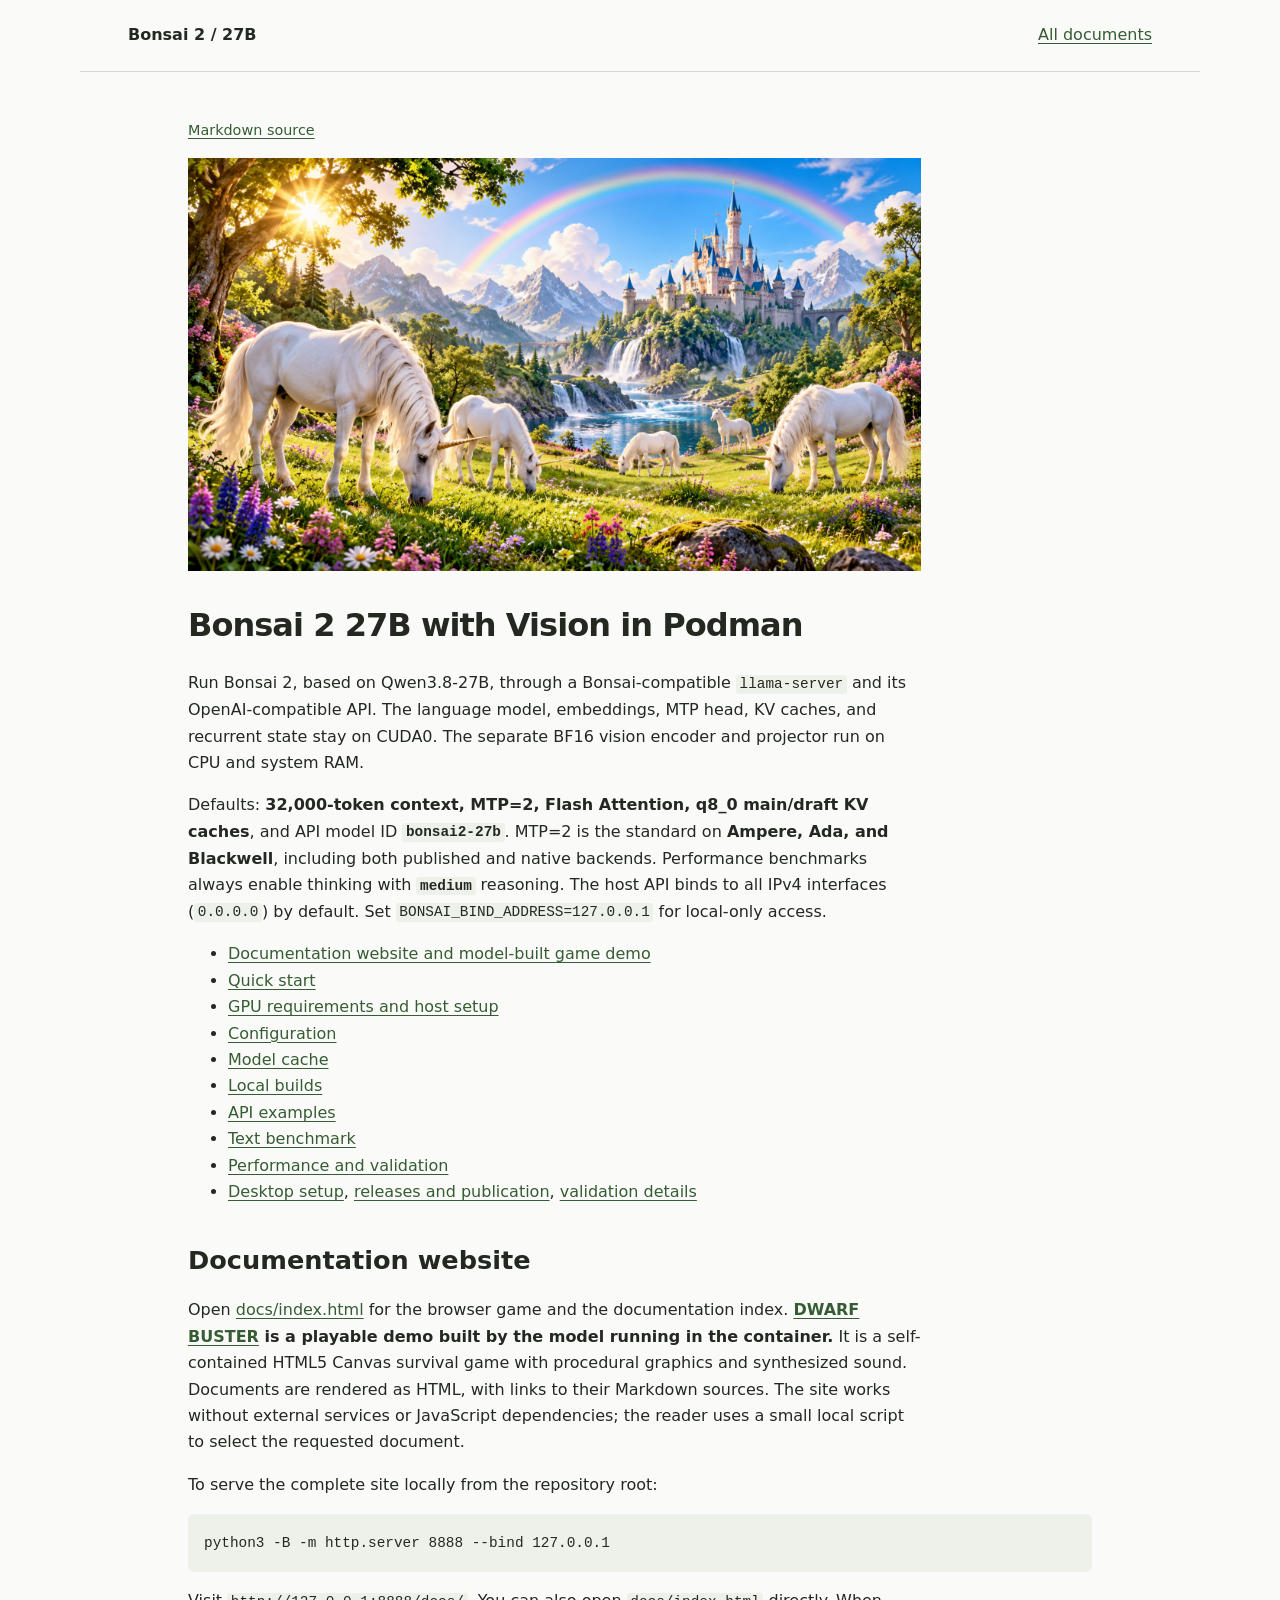
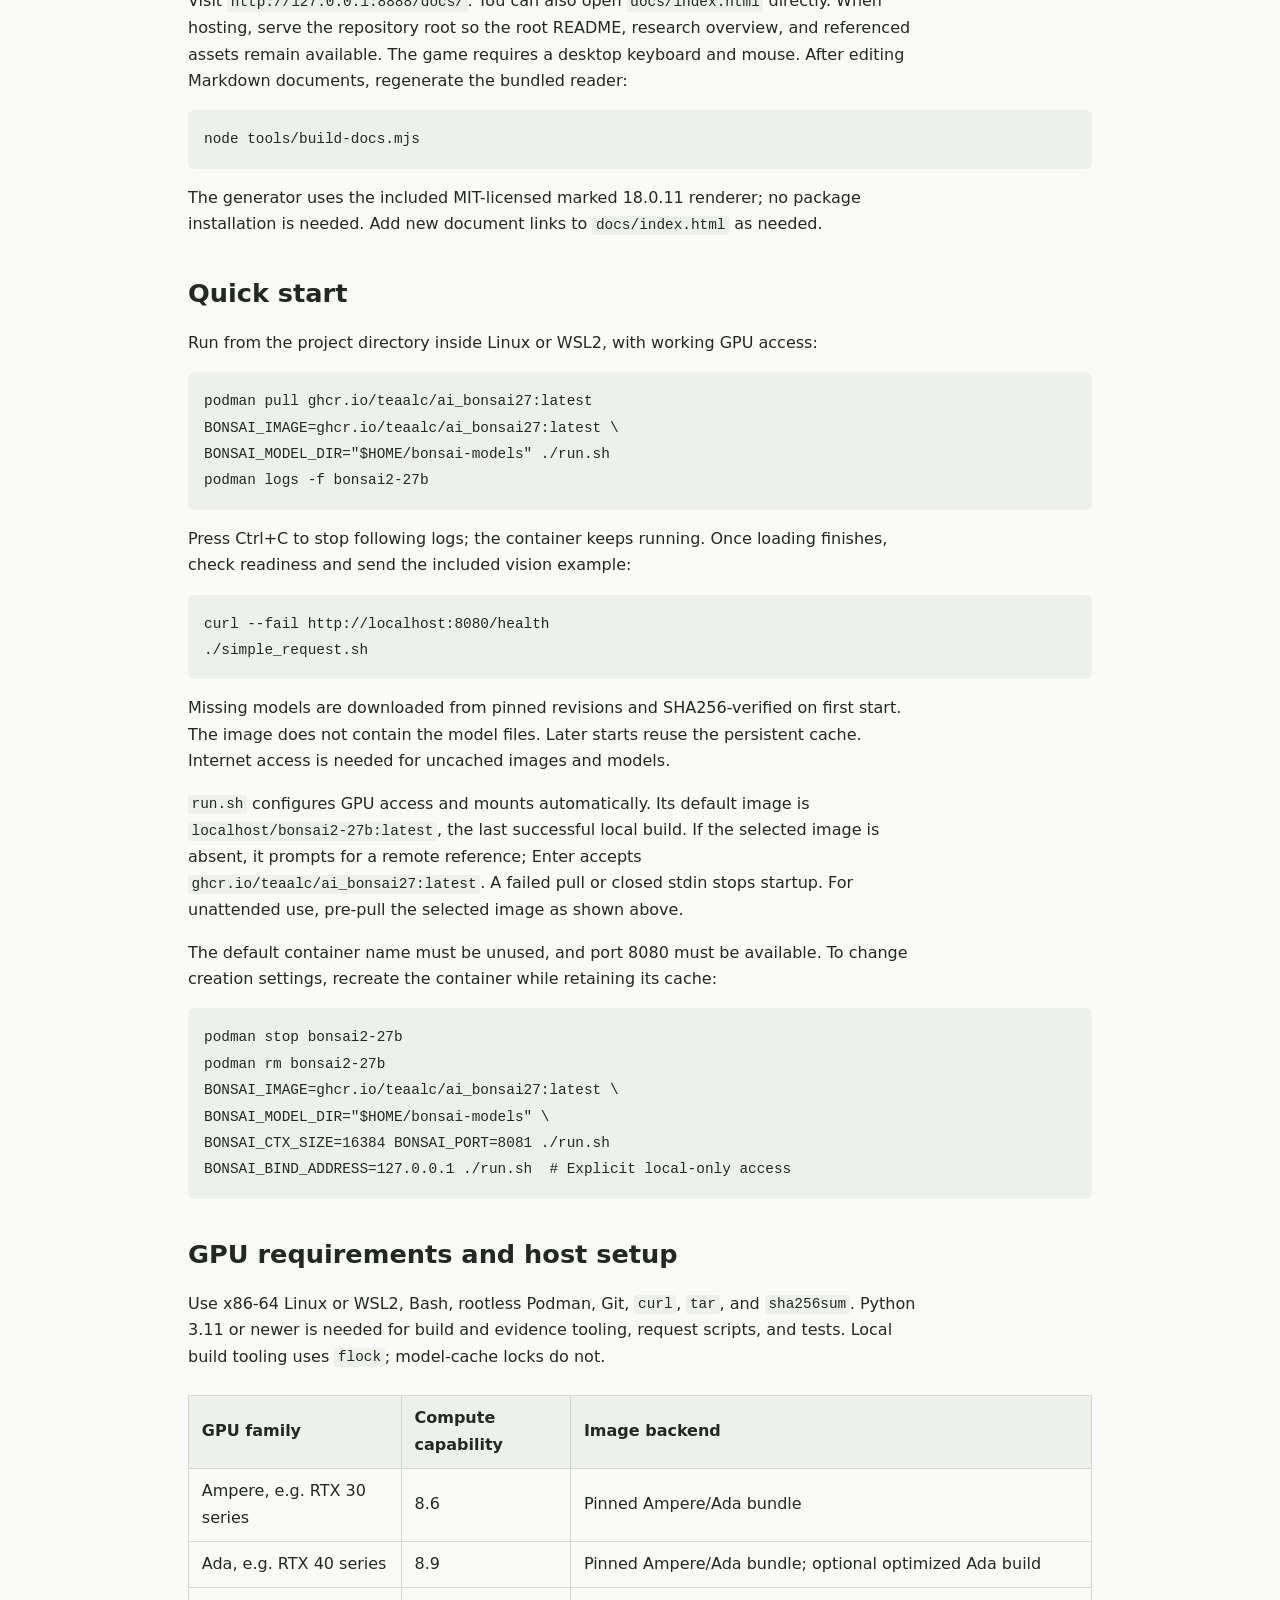
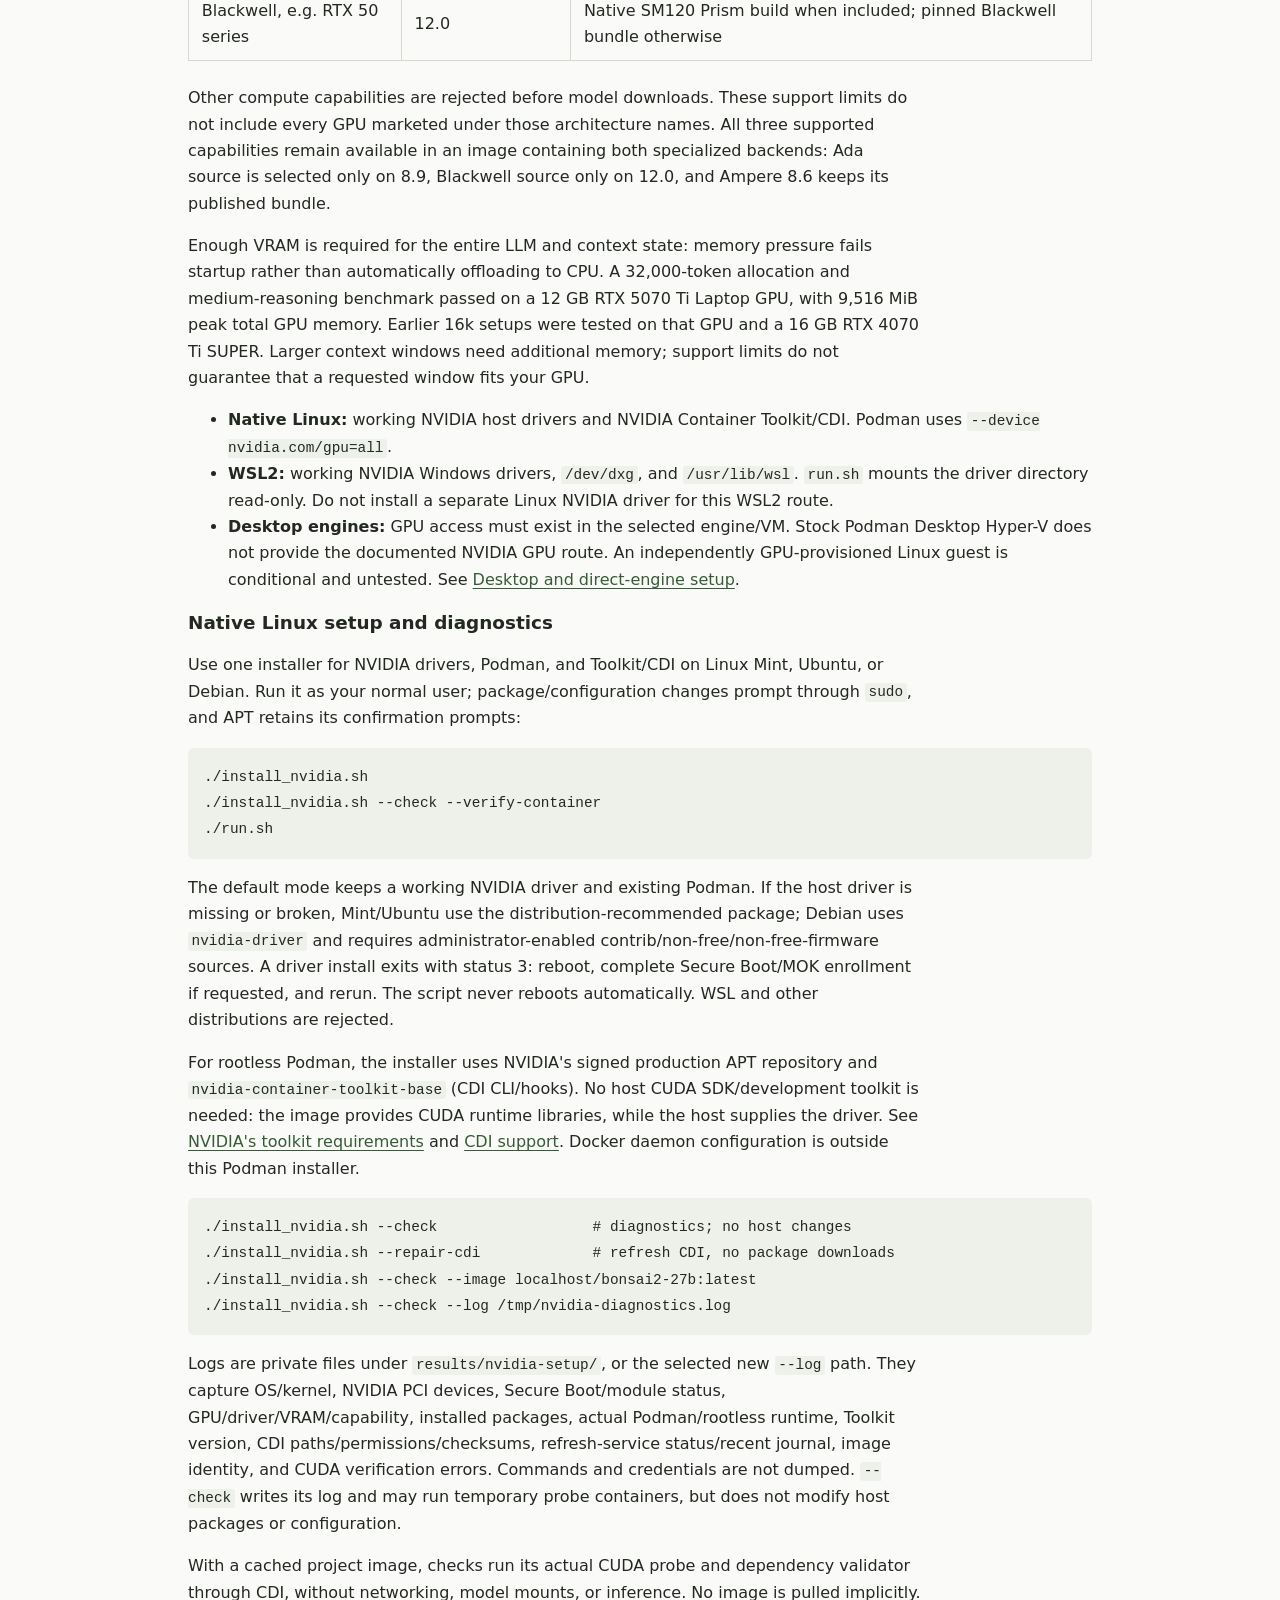
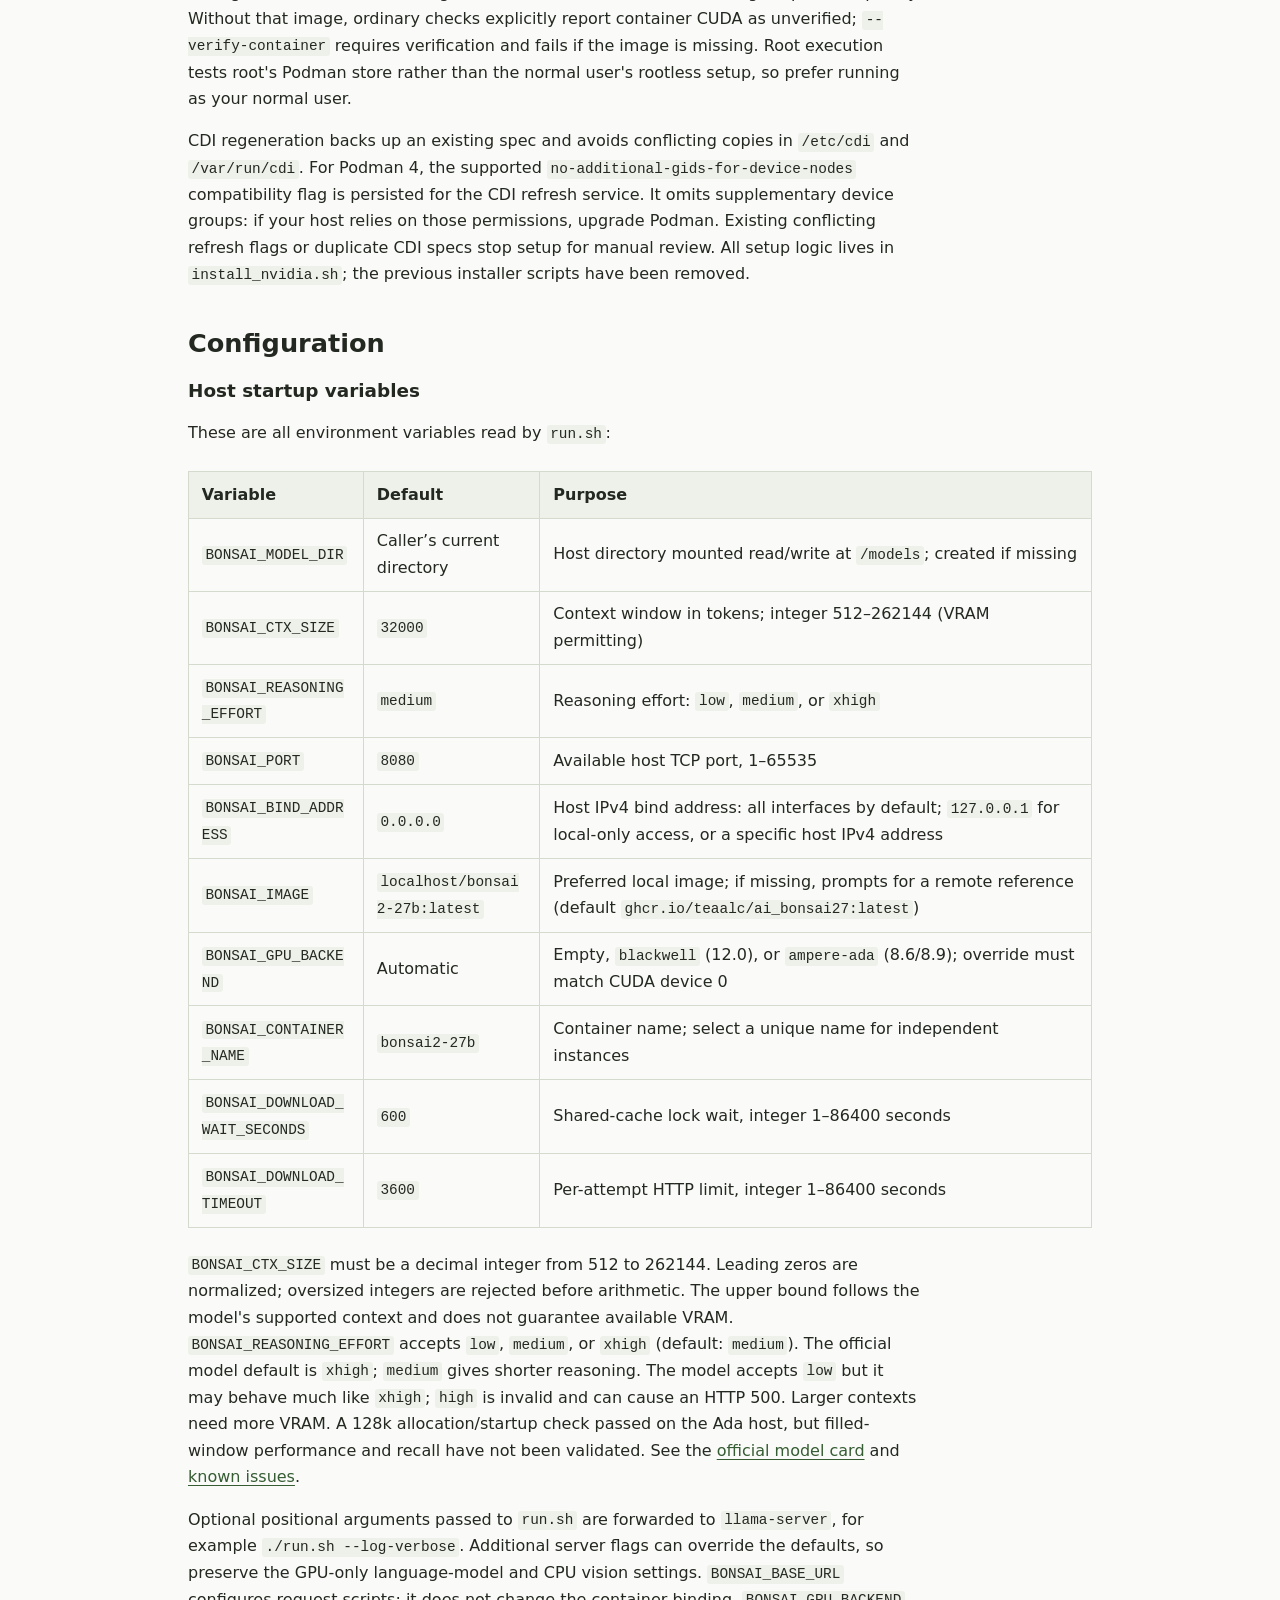
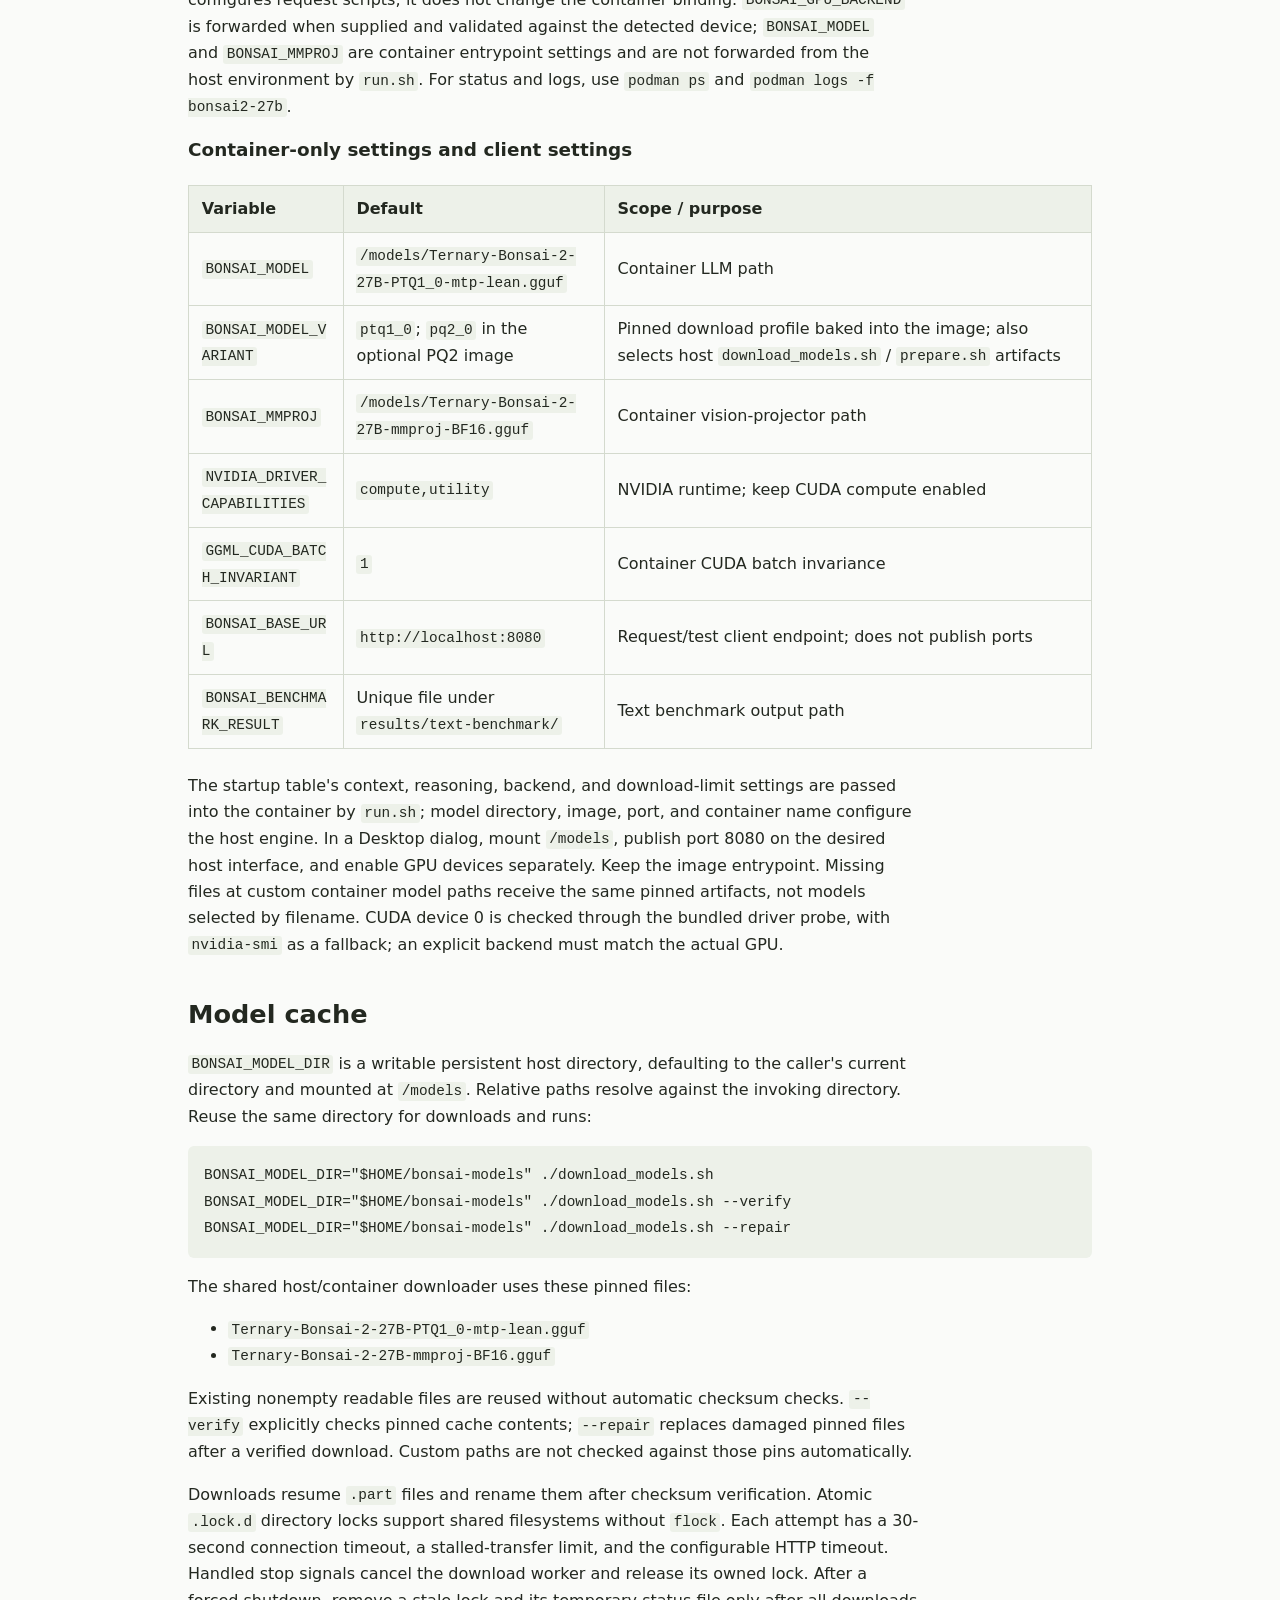
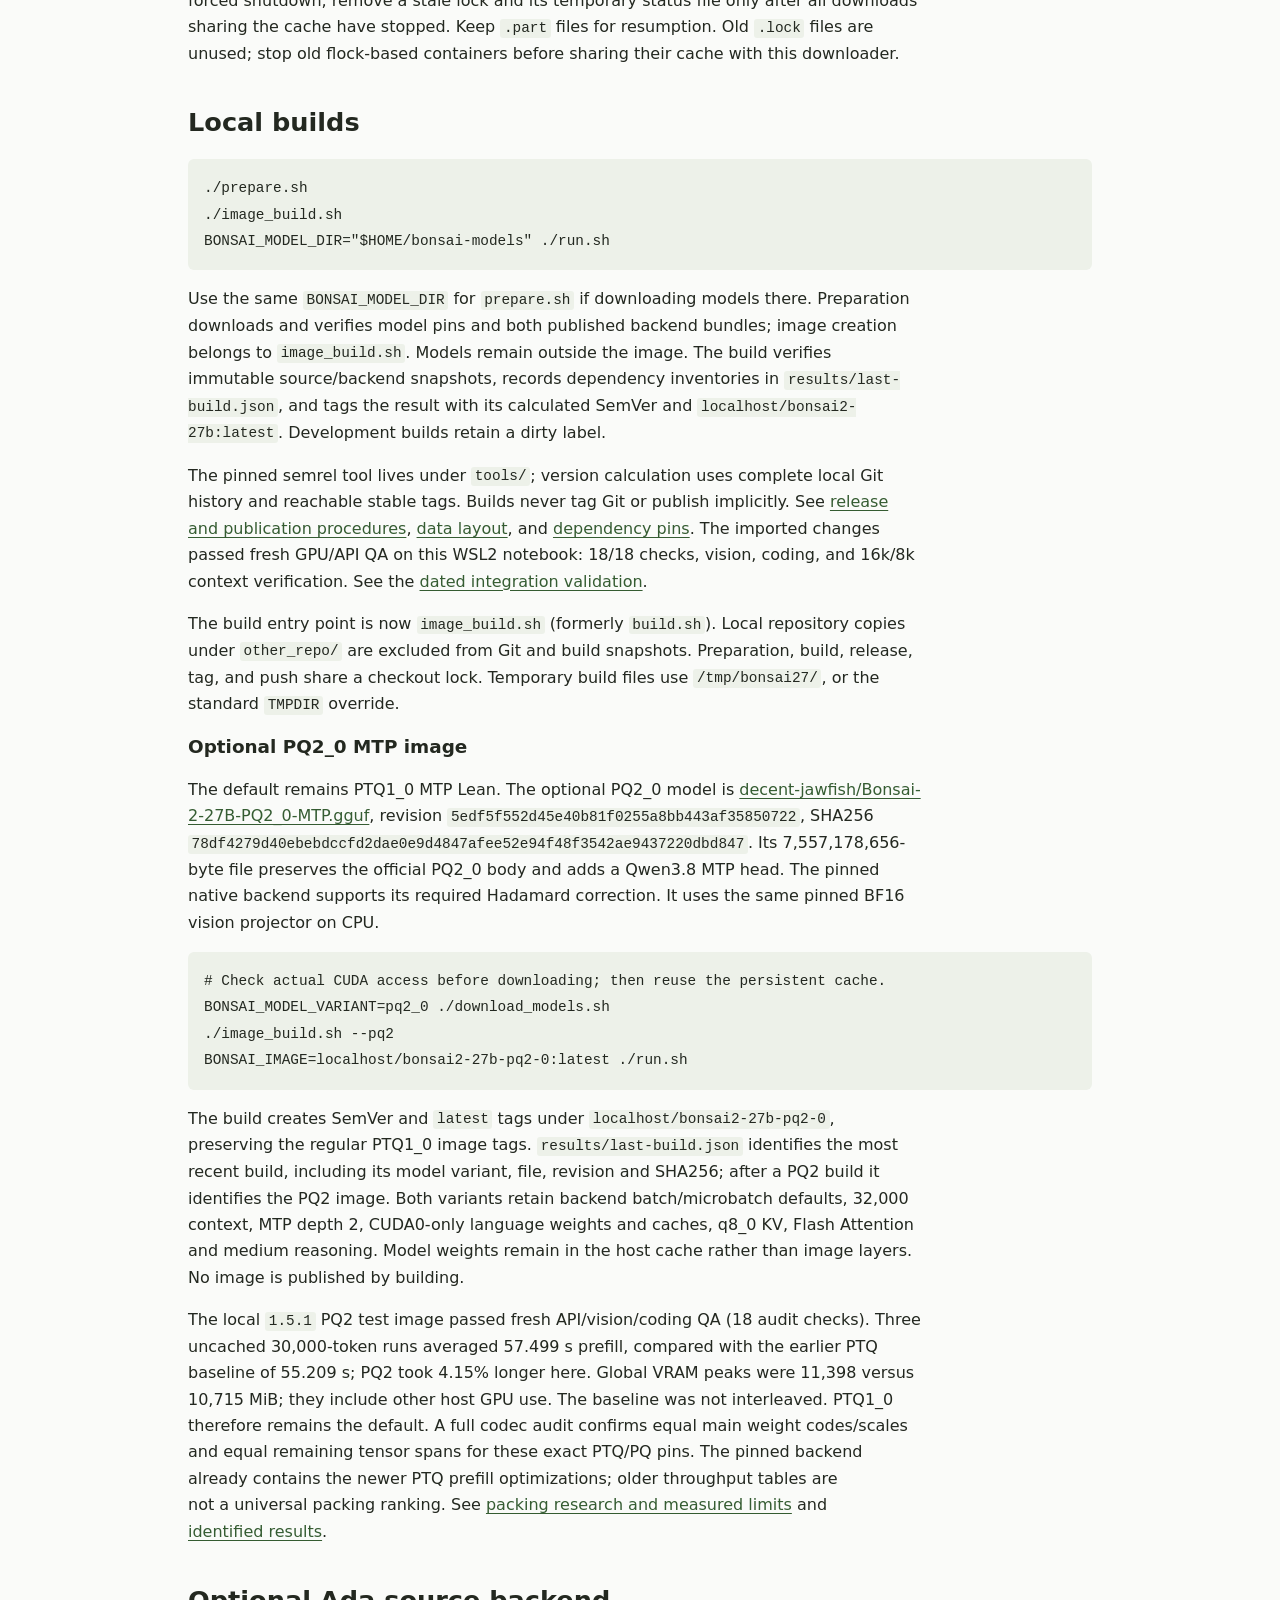
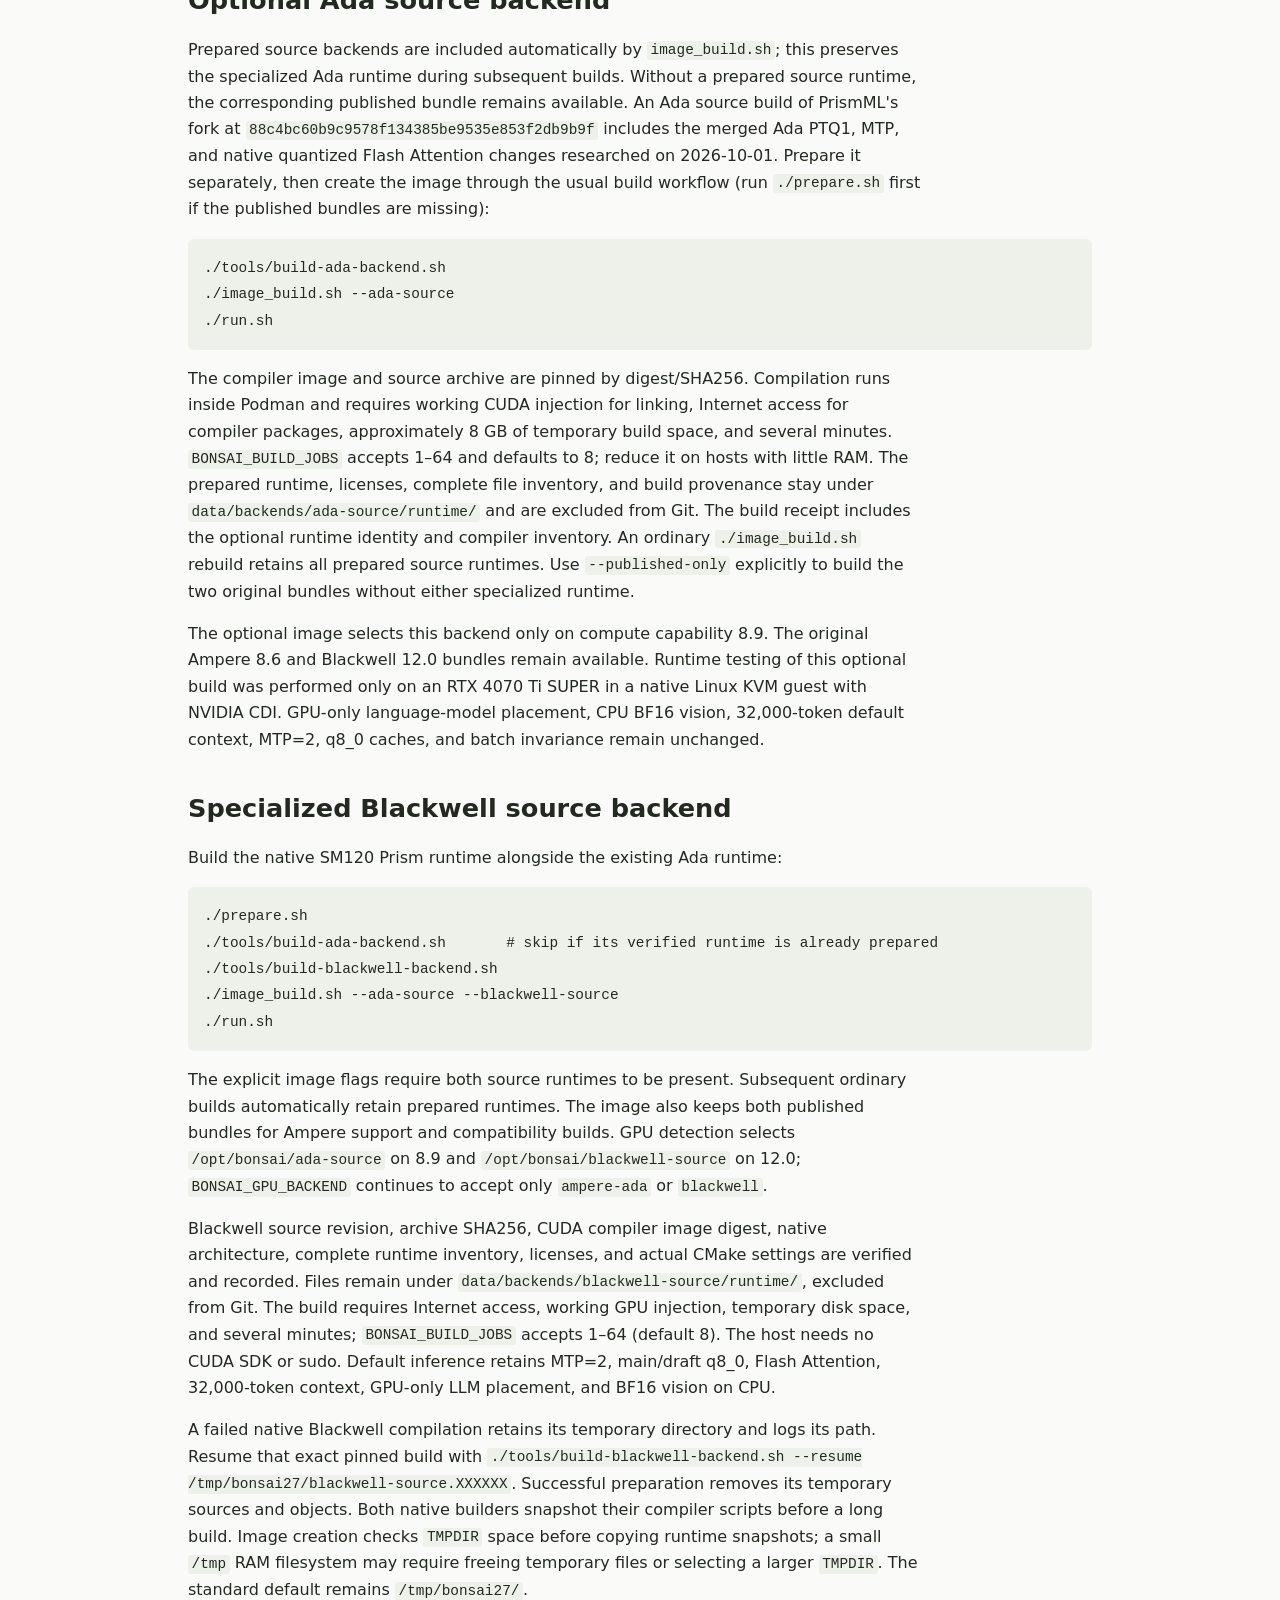
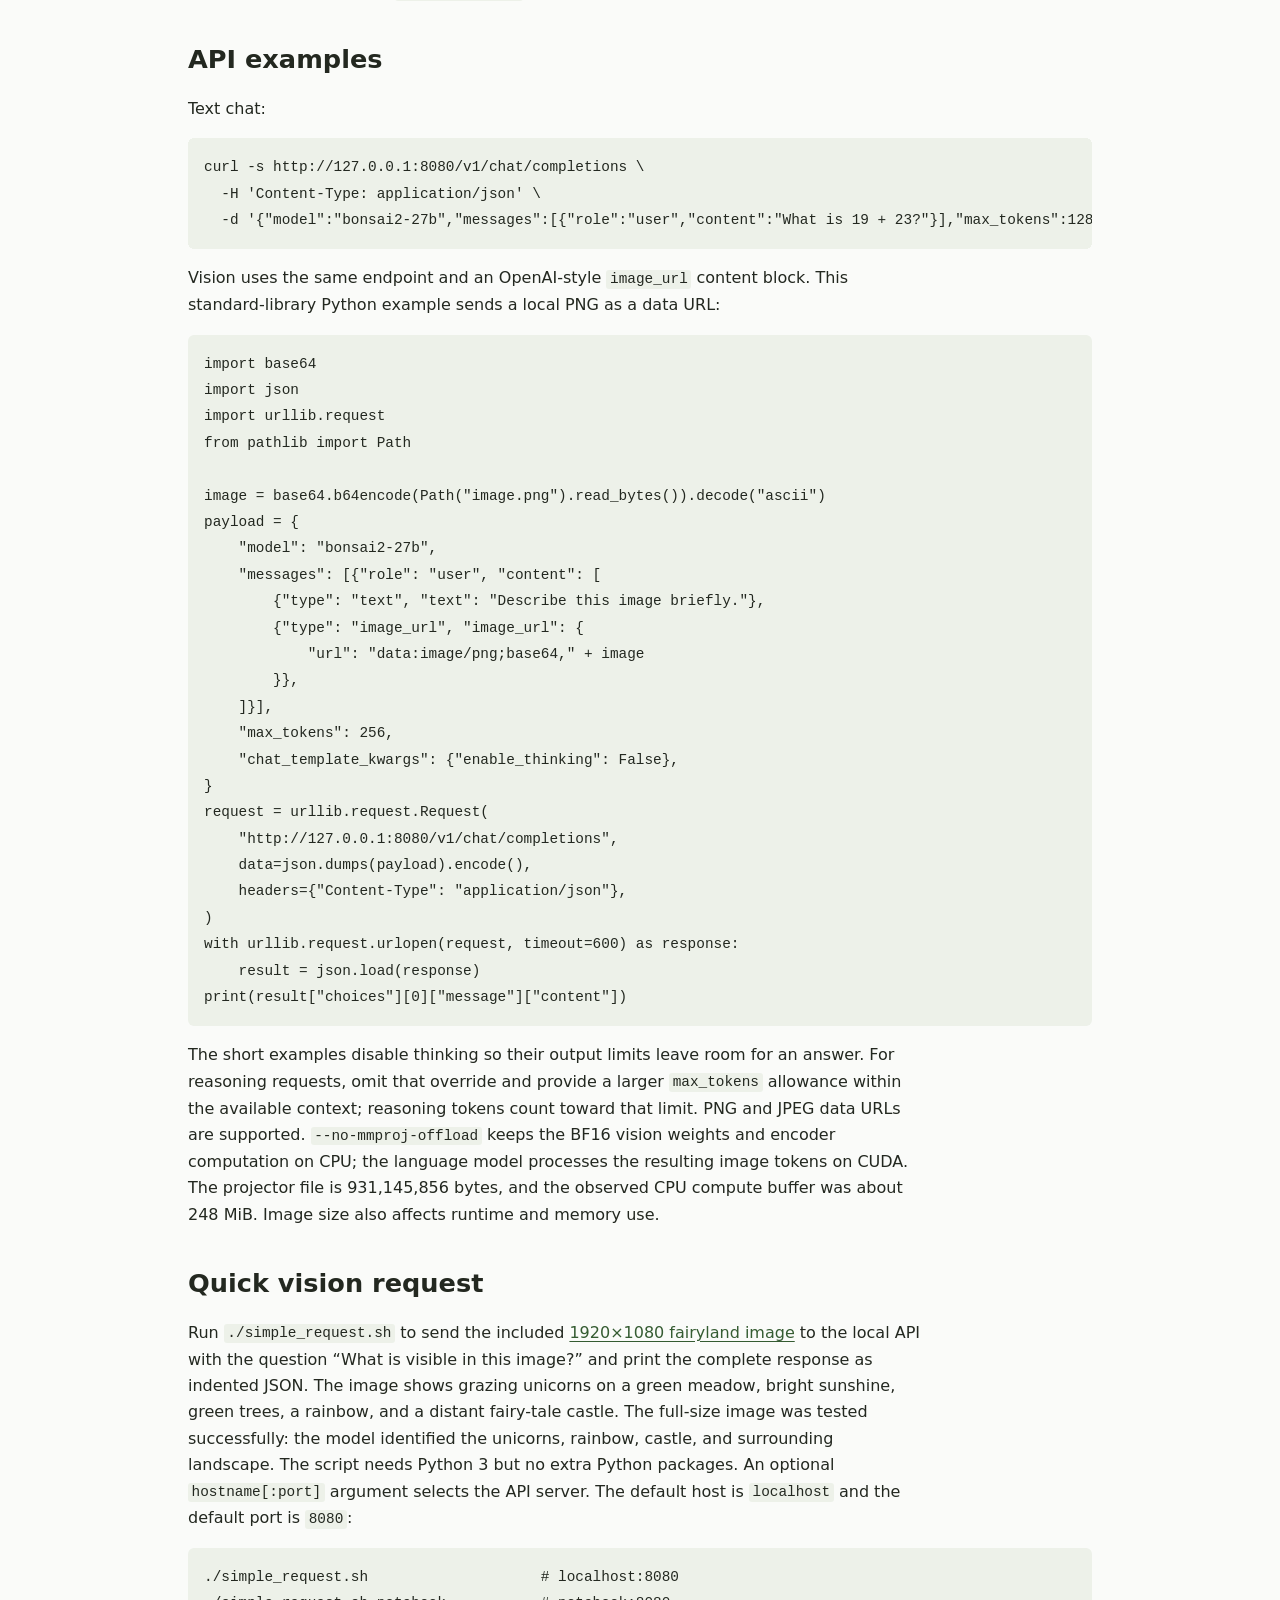
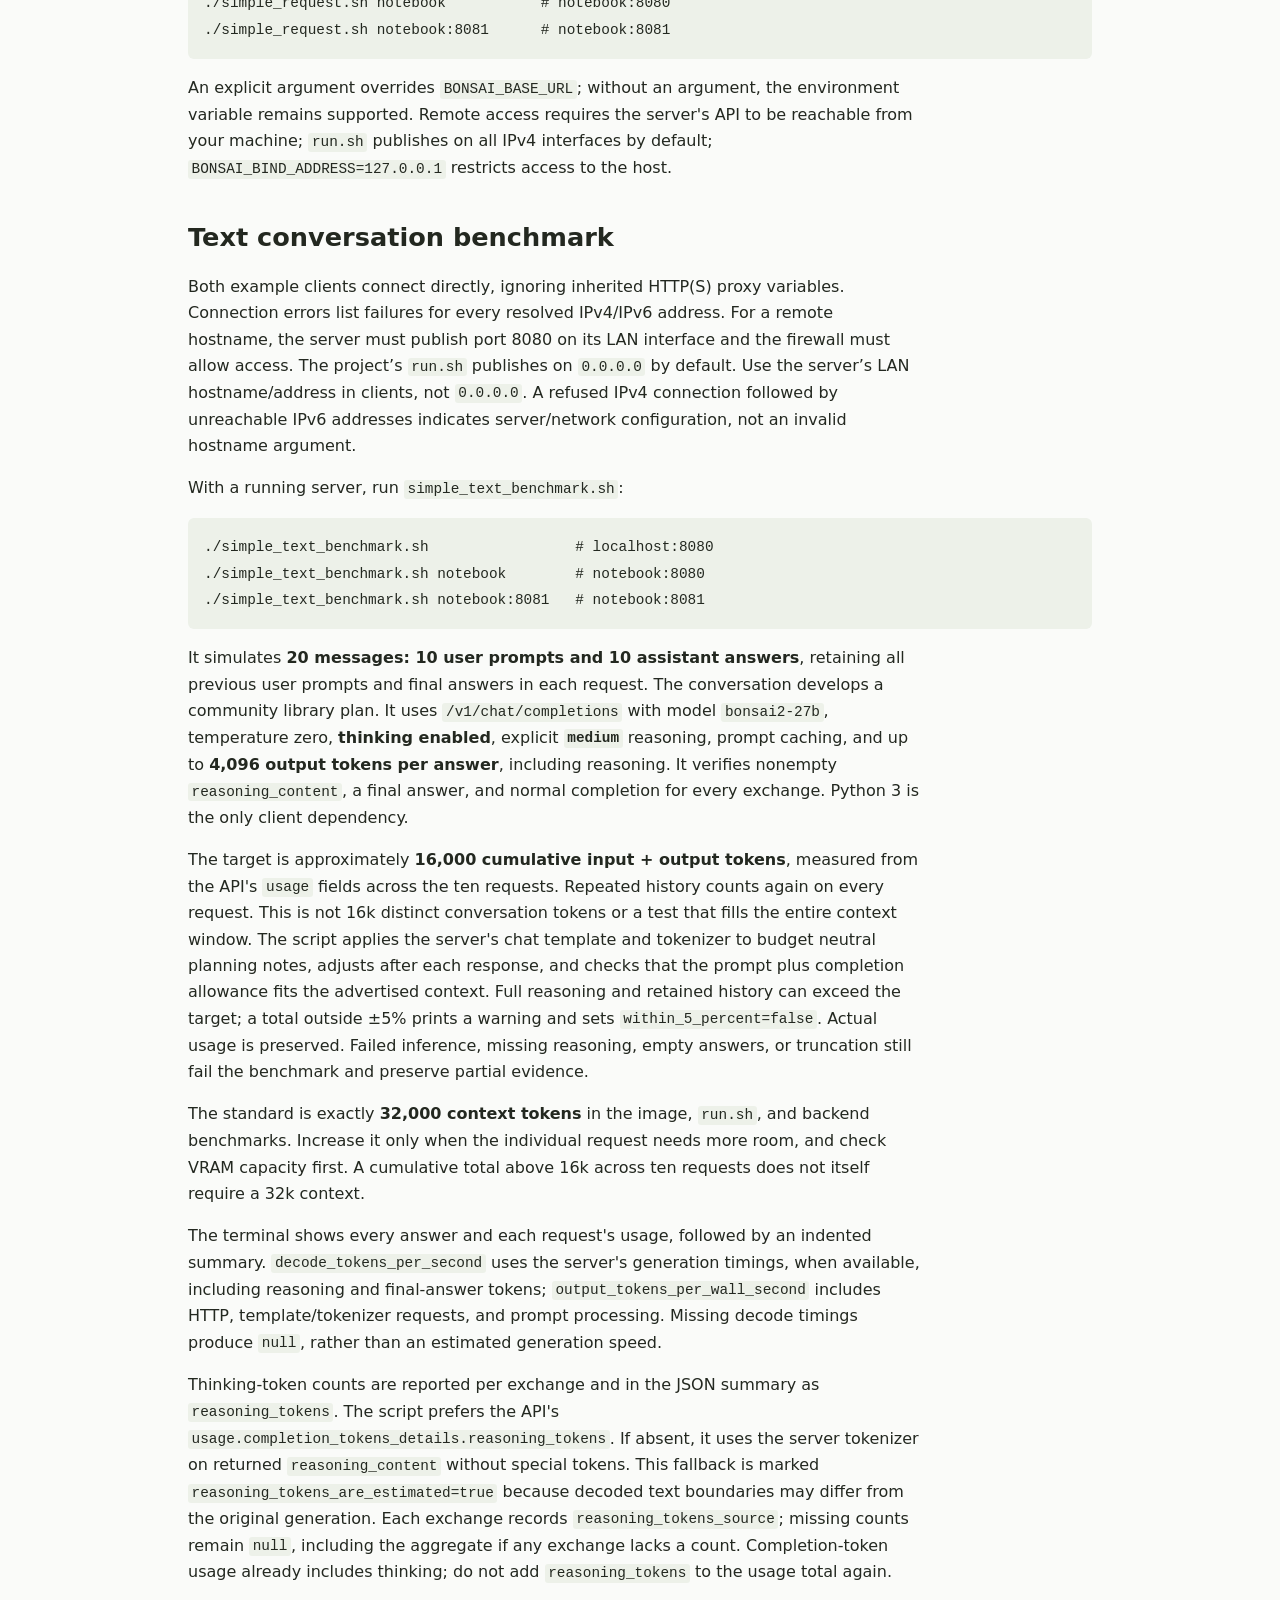
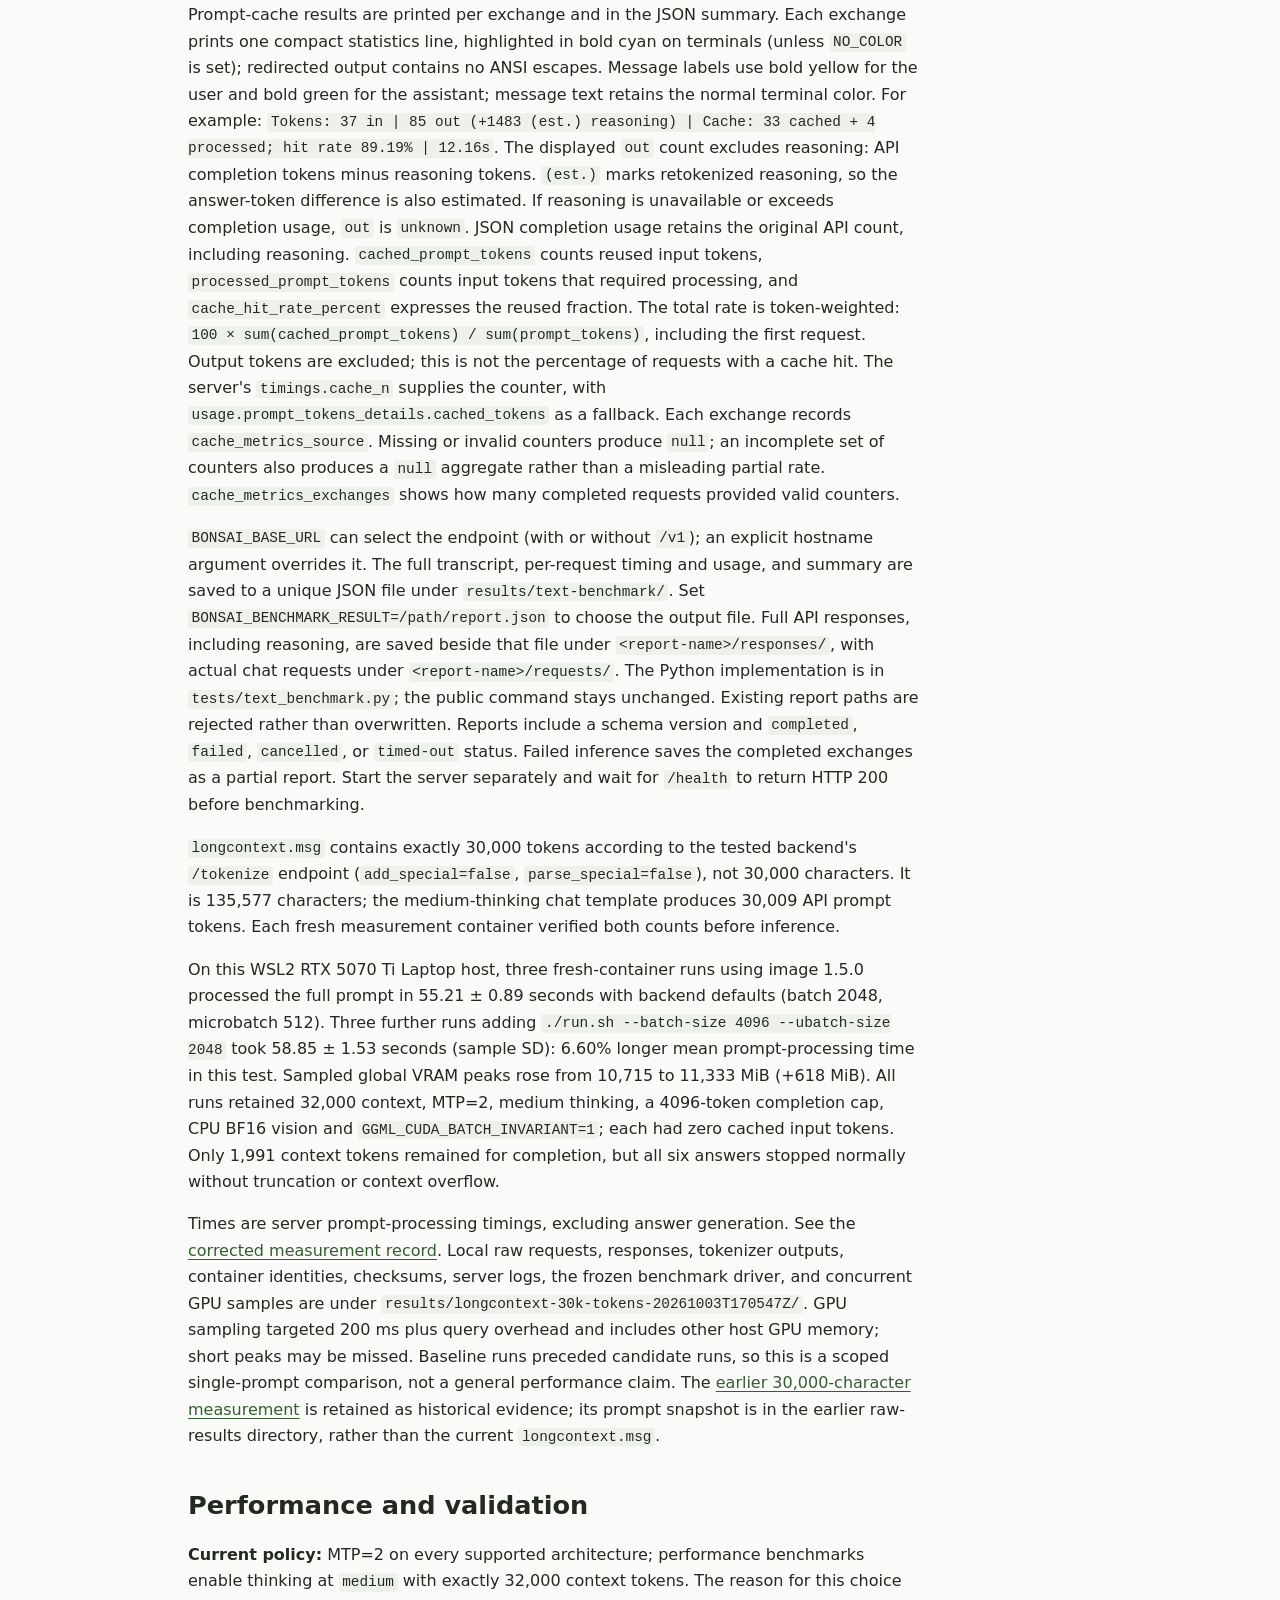
==== docs/document.html @ e90c6066 "feat: add documentation website and model-built game demo (by Codex)" ====
<!doctype html>
<!-- Generated by tools/build-docs.mjs. Edit the Markdown sources instead. -->
<html lang="en">
<head>
<meta charset="utf-8">
<meta name="viewport" content="width=device-width, initial-scale=1">
<title>Documentation · Bonsai 2 27B</title>
<link rel="stylesheet" href="web.css">
<script src="document.js" defer></script>
</head>
<body>
<a class="skip" href="#content">Skip to content</a>
<header class="site-header"><a href="index.html" class="brand">Bonsai 2 / 27B</a><a href="index.html#documents">All documents</a></header>
<main id="content" class="reader">
<noscript><p>Enable JavaScript to select a document, or follow the <a href="index.html#documents">Markdown source links</a>.</p></noscript>
<div id="document-error" hidden><h1>Document not found</h1><p>Choose a document from the <a href="index.html#documents">documentation index</a>.</p></div>
<article data-doc="../README.md" data-title="Bonsai 2 27B with Vision in Podman" hidden>
<p class="source"><a href="../README.md">Markdown source</a></p>
<p><img src="../assets/fairyland-unicorns-1080p.png" alt="Unicorns grazing in a sunny fairyland meadow with a rainbow and castle" loading="lazy"></p>
<h1 id="bonsai-2-27b-with-vision-in-podman">Bonsai 2 27B with Vision in Podman</h1><p>Run Bonsai 2, based on Qwen3.8-27B, through a Bonsai-compatible <code>llama-server</code>
and its OpenAI-compatible API. The language model, embeddings, MTP head, KV
caches, and recurrent state stay on CUDA0. The separate BF16 vision encoder
and projector run on CPU and system RAM.</p>
<p>Defaults: <strong>32,000-token context, MTP=2, Flash Attention, q8_0 main/draft KV
caches</strong>, and API model ID <strong><code>bonsai2-27b</code></strong>. MTP=2 is the standard on
<strong>Ampere, Ada, and Blackwell</strong>, including both published and native backends.
Performance benchmarks always enable thinking with <strong><code>medium</code></strong> reasoning.
The host API binds to all IPv4 interfaces (<code>0.0.0.0</code>) by default.
Set <code>BONSAI_BIND_ADDRESS=127.0.0.1</code> for local-only access.</p>
<ul>
<li><a href="#documentation-website">Documentation website and model-built game demo</a></li>
<li><a href="#quick-start">Quick start</a></li>
<li><a href="#gpu-requirements-and-host-setup">GPU requirements and host setup</a></li>
<li><a href="#configuration">Configuration</a></li>
<li><a href="#model-cache">Model cache</a></li>
<li><a href="#local-builds">Local builds</a></li>
<li><a href="#api-examples">API examples</a></li>
<li><a href="#text-conversation-benchmark">Text benchmark</a></li>
<li><a href="#performance-and-validation">Performance and validation</a></li>
<li><a href="document.html?doc=desktop.md">Desktop setup</a>, <a href="document.html?doc=releases.md">releases and publication</a>, <a href="document.html?doc=validation.md">validation details</a></li>
</ul>
<h2 id="documentation-website">Documentation website</h2><p>Open <a href="index.html">docs/index.html</a> for the browser game and the documentation
index. <strong><a href="game/index.html">DWARF BUSTER</a> is a playable demo built by the
model running in the container.</strong> It is a self-contained HTML5 Canvas survival
game with procedural graphics and synthesized sound.
Documents are rendered as HTML, with links to their Markdown sources.
The site works without external services or JavaScript dependencies; the
reader uses a small local script to select the requested document.</p>
<p>To serve the complete site locally from the repository root:</p>
<pre><code class="language-bash">python3 -B -m http.server 8888 --bind 127.0.0.1
</code></pre>
<p>Visit <code>http://127.0.0.1:8888/docs/</code>. You can also open <code>docs/index.html</code> directly.
When hosting, serve the repository root so the root README, research overview,
and referenced assets remain available. The game requires a desktop keyboard
and mouse. After editing Markdown documents, regenerate the bundled reader:</p>
<pre><code class="language-bash">node tools/build-docs.mjs
</code></pre>
<p>The generator uses the included MIT-licensed marked 18.0.11 renderer; no package
installation is needed. Add new document links to <code>docs/index.html</code> as needed.</p>
<h2 id="quick-start">Quick start</h2><p>Run from the project directory inside Linux or WSL2, with working GPU access:</p>
<pre><code class="language-bash">podman pull ghcr.io/teaalc/ai_bonsai27:latest
BONSAI_IMAGE=ghcr.io/teaalc/ai_bonsai27:latest \
BONSAI_MODEL_DIR=&quot;$HOME/bonsai-models&quot; ./run.sh
podman logs -f bonsai2-27b
</code></pre>
<p>Press Ctrl+C to stop following logs; the container keeps running. Once loading
finishes, check readiness and send the included vision example:</p>
<pre><code class="language-bash">curl --fail http://localhost:8080/health
./simple_request.sh
</code></pre>
<p>Missing models are downloaded from pinned revisions and SHA256-verified on first
start. The image does not contain the model files. Later starts reuse the
persistent cache. Internet access is needed for uncached images and models.</p>
<p><code>run.sh</code> configures GPU access and mounts automatically. Its default image is
<code>localhost/bonsai2-27b:latest</code>, the last successful local build. If the selected
image is absent, it prompts for a remote reference; Enter accepts
<code>ghcr.io/teaalc/ai_bonsai27:latest</code>. A failed pull or closed stdin stops startup.
For unattended use, pre-pull the selected image as shown above.</p>
<p>The default container name must be unused, and port 8080 must be available.
To change creation settings, recreate the container while retaining its cache:</p>
<pre><code class="language-bash">podman stop bonsai2-27b
podman rm bonsai2-27b
BONSAI_IMAGE=ghcr.io/teaalc/ai_bonsai27:latest \
BONSAI_MODEL_DIR=&quot;$HOME/bonsai-models&quot; \
BONSAI_CTX_SIZE=16384 BONSAI_PORT=8081 ./run.sh
BONSAI_BIND_ADDRESS=127.0.0.1 ./run.sh  # Explicit local-only access
</code></pre>
<h2 id="gpu-requirements-and-host-setup">GPU requirements and host setup</h2><p>Use x86-64 Linux or WSL2, Bash, rootless Podman, Git, <code>curl</code>, <code>tar</code>, and
<code>sha256sum</code>. Python 3.11 or newer is needed for build and evidence tooling, request scripts,
and tests. Local build tooling uses <code>flock</code>; model-cache locks do not.</p>
<table>
<thead>
<tr>
<th>GPU family</th>
<th>Compute capability</th>
<th>Image backend</th>
</tr>
</thead>
<tbody><tr>
<td>Ampere, e.g. RTX 30 series</td>
<td>8.6</td>
<td>Pinned Ampere/Ada bundle</td>
</tr>
<tr>
<td>Ada, e.g. RTX 40 series</td>
<td>8.9</td>
<td>Pinned Ampere/Ada bundle; optional optimized Ada build</td>
</tr>
<tr>
<td>Blackwell, e.g. RTX 50 series</td>
<td>12.0</td>
<td>Native SM120 Prism build when included; pinned Blackwell bundle otherwise</td>
</tr>
</tbody></table>
<p>Other compute capabilities are rejected before model downloads. These support
limits do not include every GPU marketed under those architecture names.
All three supported capabilities remain available in an image containing both
specialized backends: Ada source is selected only on 8.9, Blackwell source
only on 12.0, and Ampere 8.6 keeps its published bundle.</p>
<p>Enough VRAM is required for the entire LLM and context state: memory pressure
fails startup rather than automatically offloading to CPU. A 32,000-token allocation and medium-reasoning benchmark passed on a 12 GB
RTX 5070 Ti Laptop GPU, with 9,516 MiB peak total GPU memory. Earlier 16k
setups were tested on that GPU and a 16 GB RTX 4070 Ti SUPER.
Larger context windows need additional memory; support limits do not guarantee
that a requested window fits your GPU.</p>
<ul>
<li><strong>Native Linux:</strong> working NVIDIA host drivers and NVIDIA Container Toolkit/CDI.
Podman uses <code>--device nvidia.com/gpu=all</code>.</li>
<li><strong>WSL2:</strong> working NVIDIA Windows drivers, <code>/dev/dxg</code>, and <code>/usr/lib/wsl</code>.
<code>run.sh</code> mounts the driver directory read-only. Do not install a separate
Linux NVIDIA driver for this WSL2 route.</li>
<li><strong>Desktop engines:</strong> GPU access must exist in the selected engine/VM.
Stock Podman Desktop Hyper-V does not provide the documented NVIDIA GPU
route. An independently GPU-provisioned Linux guest is conditional and
untested. See <a href="document.html?doc=desktop.md">Desktop and direct-engine setup</a>.</li>
</ul>
<h3 id="native-linux-setup-and-diagnostics">Native Linux setup and diagnostics</h3><p>Use one installer for NVIDIA drivers, Podman, and Toolkit/CDI on Linux Mint,
Ubuntu, or Debian. Run it as your normal user; package/configuration changes
prompt through <code>sudo</code>, and APT retains its confirmation prompts:</p>
<pre><code class="language-bash">./install_nvidia.sh
./install_nvidia.sh --check --verify-container
./run.sh
</code></pre>
<p>The default mode keeps a working NVIDIA driver and existing Podman. If the
host driver is missing or broken, Mint/Ubuntu use the distribution-recommended
package; Debian uses <code>nvidia-driver</code> and requires administrator-enabled
contrib/non-free/non-free-firmware sources. A driver install exits with status
3: reboot, complete Secure Boot/MOK enrollment if requested, and rerun. The
script never reboots automatically. WSL and other distributions are rejected.</p>
<p>For rootless Podman, the installer uses NVIDIA&#39;s signed production APT
repository and <code>nvidia-container-toolkit-base</code> (CDI CLI/hooks). No host CUDA
SDK/development toolkit is needed: the image provides CUDA runtime libraries,
while the host supplies the driver. See <a href="https://github.com/NVIDIA/nvidia-container-toolkit">NVIDIA&#39;s toolkit requirements</a>
and <a href="https://docs.nvidia.com/datacenter/cloud-native/container-toolkit/latest/cdi-support.html">CDI support</a>.
Docker daemon configuration is outside this Podman installer.</p>
<pre><code class="language-bash">./install_nvidia.sh --check                  # diagnostics; no host changes
./install_nvidia.sh --repair-cdi             # refresh CDI, no package downloads
./install_nvidia.sh --check --image localhost/bonsai2-27b:latest
./install_nvidia.sh --check --log /tmp/nvidia-diagnostics.log
</code></pre>
<p>Logs are private files under <code>results/nvidia-setup/</code>, or the selected new
<code>--log</code> path. They capture OS/kernel, NVIDIA PCI devices, Secure Boot/module
status, GPU/driver/VRAM/capability, installed packages, actual Podman/rootless
runtime, Toolkit version, CDI paths/permissions/checksums, refresh-service
status/recent journal, image identity, and CUDA verification errors. Commands
and credentials are not dumped. <code>--check</code> writes its log and may run temporary
probe containers, but does not modify host packages or configuration.</p>
<p>With a cached project image, checks run its actual CUDA probe and dependency
validator through CDI, without networking, model mounts, or inference. No image
is pulled implicitly. Without that image, ordinary checks explicitly report
container CUDA as unverified; <code>--verify-container</code> requires verification and
fails if the image is missing. Root execution tests root&#39;s Podman store rather
than the normal user&#39;s rootless setup, so prefer running as your normal user.</p>
<p>CDI regeneration backs up an existing spec and avoids conflicting copies in
<code>/etc/cdi</code> and <code>/var/run/cdi</code>. For Podman 4, the supported
<code>no-additional-gids-for-device-nodes</code> compatibility flag is persisted for the
CDI refresh service. It omits supplementary device groups: if your host relies
on those permissions, upgrade Podman. Existing conflicting refresh flags or
duplicate CDI specs stop setup for manual review. All setup logic lives in
<code>install_nvidia.sh</code>; the previous installer scripts have been removed.</p>
<h2 id="configuration">Configuration</h2><h3 id="host-startup-variables">Host startup variables</h3><p>These are all environment variables read by <code>run.sh</code>:</p>
<table>
<thead>
<tr>
<th>Variable</th>
<th>Default</th>
<th>Purpose</th>
</tr>
</thead>
<tbody><tr>
<td><code>BONSAI_MODEL_DIR</code></td>
<td>Caller’s current directory</td>
<td>Host directory mounted read/write at <code>/models</code>; created if missing</td>
</tr>
<tr>
<td><code>BONSAI_CTX_SIZE</code></td>
<td><code>32000</code></td>
<td>Context window in tokens; integer 512–262144 (VRAM permitting)</td>
</tr>
<tr>
<td><code>BONSAI_REASONING_EFFORT</code></td>
<td><code>medium</code></td>
<td>Reasoning effort: <code>low</code>, <code>medium</code>, or <code>xhigh</code></td>
</tr>
<tr>
<td><code>BONSAI_PORT</code></td>
<td><code>8080</code></td>
<td>Available host TCP port, 1–65535</td>
</tr>
<tr>
<td><code>BONSAI_BIND_ADDRESS</code></td>
<td><code>0.0.0.0</code></td>
<td>Host IPv4 bind address: all interfaces by default; <code>127.0.0.1</code> for local-only access, or a specific host IPv4 address</td>
</tr>
<tr>
<td><code>BONSAI_IMAGE</code></td>
<td><code>localhost/bonsai2-27b:latest</code></td>
<td>Preferred local image; if missing, prompts for a remote reference (default <code>ghcr.io/teaalc/ai_bonsai27:latest</code>)</td>
</tr>
<tr>
<td><code>BONSAI_GPU_BACKEND</code></td>
<td>Automatic</td>
<td>Empty, <code>blackwell</code> (12.0), or <code>ampere-ada</code> (8.6/8.9); override must match CUDA device 0</td>
</tr>
<tr>
<td><code>BONSAI_CONTAINER_NAME</code></td>
<td><code>bonsai2-27b</code></td>
<td>Container name; select a unique name for independent instances</td>
</tr>
<tr>
<td><code>BONSAI_DOWNLOAD_WAIT_SECONDS</code></td>
<td><code>600</code></td>
<td>Shared-cache lock wait, integer 1–86400 seconds</td>
</tr>
<tr>
<td><code>BONSAI_DOWNLOAD_TIMEOUT</code></td>
<td><code>3600</code></td>
<td>Per-attempt HTTP limit, integer 1–86400 seconds</td>
</tr>
</tbody></table>
<p><code>BONSAI_CTX_SIZE</code> must be a decimal integer from 512 to 262144. Leading zeros are normalized; oversized integers are rejected before arithmetic. The upper bound follows the model&#39;s supported context and does not guarantee available VRAM. <code>BONSAI_REASONING_EFFORT</code> accepts <code>low</code>, <code>medium</code>, or <code>xhigh</code> (default: <code>medium</code>). The official model default is <code>xhigh</code>; <code>medium</code> gives shorter reasoning. The model accepts <code>low</code> but it may behave much like <code>xhigh</code>; <code>high</code> is invalid and can cause an HTTP 500. Larger contexts need more VRAM. A 128k allocation/startup check passed on the Ada host, but filled-window performance and recall have not been validated. See the <a href="https://huggingface.co/prism-ml/Ternary-Bonsai-2-27B-gguf">official model card</a> and <a href="https://huggingface.co/prism-ml/Ternary-Bonsai-2-27B-gguf/blob/main/KNOWN_ISSUES.md">known issues</a>.</p>
<p>Optional positional arguments passed to <code>run.sh</code> are forwarded to <code>llama-server</code>, for example <code>./run.sh --log-verbose</code>. Additional server flags can override the defaults, so preserve the GPU-only language-model and CPU vision settings. <code>BONSAI_BASE_URL</code> configures request scripts; it does not change the container binding. <code>BONSAI_GPU_BACKEND</code> is forwarded when supplied and validated against the detected device; <code>BONSAI_MODEL</code> and <code>BONSAI_MMPROJ</code> are container entrypoint settings and are not forwarded from the host environment by <code>run.sh</code>. For status and logs, use <code>podman ps</code> and <code>podman logs -f bonsai2-27b</code>.</p>
<h3 id="container-only-settings-and-client-settings">Container-only settings and client settings</h3><table>
<thead>
<tr>
<th>Variable</th>
<th>Default</th>
<th>Scope / purpose</th>
</tr>
</thead>
<tbody><tr>
<td><code>BONSAI_MODEL</code></td>
<td><code>/models/Ternary-Bonsai-2-27B-PTQ1_0-mtp-lean.gguf</code></td>
<td>Container LLM path</td>
</tr>
<tr>
<td><code>BONSAI_MODEL_VARIANT</code></td>
<td><code>ptq1_0</code>; <code>pq2_0</code> in the optional PQ2 image</td>
<td>Pinned download profile baked into the image; also selects host <code>download_models.sh</code> / <code>prepare.sh</code> artifacts</td>
</tr>
<tr>
<td><code>BONSAI_MMPROJ</code></td>
<td><code>/models/Ternary-Bonsai-2-27B-mmproj-BF16.gguf</code></td>
<td>Container vision-projector path</td>
</tr>
<tr>
<td><code>NVIDIA_DRIVER_CAPABILITIES</code></td>
<td><code>compute,utility</code></td>
<td>NVIDIA runtime; keep CUDA compute enabled</td>
</tr>
<tr>
<td><code>GGML_CUDA_BATCH_INVARIANT</code></td>
<td><code>1</code></td>
<td>Container CUDA batch invariance</td>
</tr>
<tr>
<td><code>BONSAI_BASE_URL</code></td>
<td><code>http://localhost:8080</code></td>
<td>Request/test client endpoint; does not publish ports</td>
</tr>
<tr>
<td><code>BONSAI_BENCHMARK_RESULT</code></td>
<td>Unique file under <code>results/text-benchmark/</code></td>
<td>Text benchmark output path</td>
</tr>
</tbody></table>
<p>The startup table&#39;s context, reasoning, backend, and download-limit settings are
passed into the container by <code>run.sh</code>; model directory, image, port, and container
name configure the host engine. In a Desktop dialog, mount <code>/models</code>, publish port 8080 on the desired host interface,
and enable GPU devices separately. Keep the image entrypoint. Missing files at
custom container model paths receive the same pinned artifacts, not models
selected by filename. CUDA device 0 is checked through the bundled driver probe,
with <code>nvidia-smi</code> as a fallback; an explicit backend must match the actual GPU.</p>
<h2 id="model-cache">Model cache</h2><p><code>BONSAI_MODEL_DIR</code> is a writable persistent host directory, defaulting to the
caller&#39;s current directory and mounted at <code>/models</code>. Relative paths resolve
against the invoking directory. Reuse the same directory for downloads and runs:</p>
<pre><code class="language-bash">BONSAI_MODEL_DIR=&quot;$HOME/bonsai-models&quot; ./download_models.sh
BONSAI_MODEL_DIR=&quot;$HOME/bonsai-models&quot; ./download_models.sh --verify
BONSAI_MODEL_DIR=&quot;$HOME/bonsai-models&quot; ./download_models.sh --repair
</code></pre>
<p>The shared host/container downloader uses these pinned files:</p>
<ul>
<li><code>Ternary-Bonsai-2-27B-PTQ1_0-mtp-lean.gguf</code></li>
<li><code>Ternary-Bonsai-2-27B-mmproj-BF16.gguf</code></li>
</ul>
<p>Existing nonempty readable files are reused without automatic checksum checks.
<code>--verify</code> explicitly checks pinned cache contents; <code>--repair</code> replaces damaged
pinned files after a verified download. Custom paths are not checked against
those pins automatically.</p>
<p>Downloads resume <code>.part</code> files and rename them after checksum verification.
Atomic <code>.lock.d</code> directory locks support shared filesystems without <code>flock</code>.
Each attempt has a 30-second connection timeout, a stalled-transfer limit, and
the configurable HTTP timeout. Handled stop signals cancel the download worker
and release its owned lock. After a forced shutdown, remove a stale lock and
its temporary status file only after all downloads sharing the cache have
stopped. Keep <code>.part</code> files for resumption. Old <code>.lock</code> files are unused; stop
old flock-based containers before sharing their cache with this downloader.</p>
<h2 id="local-builds">Local builds</h2><pre><code class="language-bash">./prepare.sh
./image_build.sh
BONSAI_MODEL_DIR=&quot;$HOME/bonsai-models&quot; ./run.sh
</code></pre>
<p>Use the same <code>BONSAI_MODEL_DIR</code> for <code>prepare.sh</code> if downloading models there.
Preparation downloads and verifies model pins and both published backend
bundles; image creation belongs to <code>image_build.sh</code>. Models remain outside the image.
The build verifies immutable source/backend snapshots, records dependency
inventories in <code>results/last-build.json</code>, and tags the result with its calculated
SemVer and <code>localhost/bonsai2-27b:latest</code>. Development builds retain a dirty label.</p>
<p>The pinned semrel tool lives under <code>tools/</code>; version calculation uses complete
local Git history and reachable stable tags. Builds never tag Git or publish
implicitly. See <a href="document.html?doc=releases.md">release and publication procedures</a>,
<a href="../data/README.md">data layout</a>, and <a href="document.html?doc=..%2FRECHERCHE.md">dependency pins</a>.
The imported changes passed fresh GPU/API QA on this WSL2 notebook: 18/18
checks, vision, coding, and 16k/8k context verification. See the
<a href="document.html?doc=validation.md#local-integration-verification--2026-10-02">dated integration validation</a>.</p>
<p>The build entry point is now <code>image_build.sh</code> (formerly <code>build.sh</code>). Local
repository copies under <code>other_repo/</code> are excluded from Git and build snapshots.
Preparation, build, release, tag, and push share a checkout lock. Temporary build
files use <code>/tmp/bonsai27/</code>, or the standard <code>TMPDIR</code> override.</p>
<h3 id="optional-pq2_0-mtp-image">Optional PQ2_0 MTP image</h3><p>The default remains PTQ1_0 MTP Lean. The optional PQ2_0 model is
<a href="https://huggingface.co/decent-jawfish/bonsai-2-27b-mtp">decent-jawfish/Bonsai-2-27B-PQ2_0-MTP.gguf</a>,
revision <code>5edf5f552d45e40b81f0255a8bb443af35850722</code>, SHA256
<code>78df4279d40ebebdccfd2dae0e9d4847afee52e94f48f3542ae9437220dbd847</code>.
Its 7,557,178,656-byte file preserves the official PQ2_0 body and adds a Qwen3.8
MTP head. The pinned native backend supports its required Hadamard correction.
It uses the same pinned BF16 vision projector on CPU.</p>
<pre><code class="language-bash"># Check actual CUDA access before downloading; then reuse the persistent cache.
BONSAI_MODEL_VARIANT=pq2_0 ./download_models.sh
./image_build.sh --pq2
BONSAI_IMAGE=localhost/bonsai2-27b-pq2-0:latest ./run.sh
</code></pre>
<p>The build creates SemVer and <code>latest</code> tags under <code>localhost/bonsai2-27b-pq2-0</code>,
preserving the regular PTQ1_0 image tags. <code>results/last-build.json</code> identifies
the most recent build, including its model variant, file, revision and SHA256;
after a PQ2 build it identifies the PQ2 image. Both variants retain backend
batch/microbatch defaults, 32,000 context, MTP depth 2, CUDA0-only language
weights and caches, q8_0 KV, Flash Attention and medium reasoning. Model weights
remain in the host cache rather than image layers. No image is published by building.</p>
<p>The local <code>1.5.1</code> PQ2 test image passed fresh API/vision/coding QA (18 audit
checks). Three uncached 30,000-token runs averaged 57.499 s prefill, compared
with the earlier PTQ baseline of 55.209 s; PQ2 took 4.15% longer here. Global
VRAM peaks were 11,398 versus 10,715 MiB; they include other host GPU use.
The baseline was not interleaved. PTQ1_0 therefore remains the default.
A full codec audit confirms equal main weight codes/scales and equal remaining
tensor spans for these exact PTQ/PQ pins. The pinned backend already contains
the newer PTQ prefill optimizations; older throughput tables are not a universal
packing ranking.
See <a href="document.html?doc=..%2FRECHERCHE.md">packing research and measured limits</a> and
<a href="../data/research/pq2-0-mtp-20261003/measurements.json">identified results</a>.</p>
<h2 id="optional-ada-source-backend">Optional Ada source backend</h2><p>Prepared source backends are included automatically by <code>image_build.sh</code>; this
preserves the specialized Ada runtime during subsequent builds. Without a
prepared source runtime, the corresponding published bundle remains available.
An Ada source build of
PrismML&#39;s fork at <code>88c4bc60b9c9578f134385be9535e853f2db9b9f</code> includes the merged
Ada PTQ1, MTP, and native quantized Flash Attention changes researched on
2026-10-01. Prepare it separately, then create the image through the usual build
workflow (run <code>./prepare.sh</code> first if the published bundles are missing):</p>
<pre><code class="language-bash">./tools/build-ada-backend.sh
./image_build.sh --ada-source
./run.sh
</code></pre>
<p>The compiler image and source archive are pinned by digest/SHA256. Compilation
runs inside Podman and requires working CUDA injection for linking, Internet
access for compiler packages, approximately 8 GB of temporary build space, and
several minutes. <code>BONSAI_BUILD_JOBS</code> accepts 1–64 and defaults to 8; reduce it on
hosts with little RAM. The prepared runtime, licenses, complete file inventory,
and build provenance stay under <code>data/backends/ada-source/runtime/</code> and are
excluded from Git. The build receipt includes the optional runtime identity and
compiler inventory. An ordinary <code>./image_build.sh</code> rebuild retains all prepared
source runtimes. Use <code>--published-only</code> explicitly to build the two original
bundles without either specialized runtime.</p>
<p>The optional image selects this backend only on compute capability 8.9. The
original Ampere 8.6 and Blackwell 12.0 bundles remain available. Runtime testing
of this optional build was performed only on an RTX 4070 Ti SUPER in a native
Linux KVM guest with NVIDIA CDI. GPU-only language-model placement, CPU BF16
vision, 32,000-token default context, MTP=2, q8_0 caches, and batch invariance
remain unchanged.</p>
<h2 id="specialized-blackwell-source-backend">Specialized Blackwell source backend</h2><p>Build the native SM120 Prism runtime alongside the existing Ada runtime:</p>
<pre><code class="language-bash">./prepare.sh
./tools/build-ada-backend.sh       # skip if its verified runtime is already prepared
./tools/build-blackwell-backend.sh
./image_build.sh --ada-source --blackwell-source
./run.sh
</code></pre>
<p>The explicit image flags require both source runtimes to be present. Subsequent
ordinary builds automatically retain prepared runtimes. The image also keeps
both published bundles for Ampere support and compatibility builds. GPU detection
selects <code>/opt/bonsai/ada-source</code> on 8.9 and <code>/opt/bonsai/blackwell-source</code> on 12.0;
<code>BONSAI_GPU_BACKEND</code> continues to accept only <code>ampere-ada</code> or <code>blackwell</code>.</p>
<p>Blackwell source revision, archive SHA256, CUDA compiler image digest, native
architecture, complete runtime inventory, licenses, and actual CMake settings
are verified and recorded. Files remain under
<code>data/backends/blackwell-source/runtime/</code>, excluded from Git. The build requires
Internet access, working GPU injection, temporary disk space, and several
minutes; <code>BONSAI_BUILD_JOBS</code> accepts 1–64 (default 8). The host needs no CUDA SDK
or sudo. Default inference retains MTP=2, main/draft q8_0, Flash Attention,
32,000-token context, GPU-only LLM placement, and BF16 vision on CPU.</p>
<p>A failed native Blackwell compilation retains its temporary directory and logs
its path. Resume that exact pinned build with
<code>./tools/build-blackwell-backend.sh --resume /tmp/bonsai27/blackwell-source.XXXXXX</code>.
Successful preparation removes its temporary sources and objects. Both native
builders snapshot their compiler scripts before a long build. Image creation
checks <code>TMPDIR</code> space before copying runtime snapshots; a small <code>/tmp</code> RAM
filesystem may require freeing temporary files or selecting a larger <code>TMPDIR</code>.
The standard default remains <code>/tmp/bonsai27/</code>.</p>
<h2 id="api-examples">API examples</h2><p>Text chat:</p>
<pre><code class="language-bash">curl -s http://127.0.0.1:8080/v1/chat/completions \
  -H &#39;Content-Type: application/json&#39; \
  -d &#39;{&quot;model&quot;:&quot;bonsai2-27b&quot;,&quot;messages&quot;:[{&quot;role&quot;:&quot;user&quot;,&quot;content&quot;:&quot;What is 19 + 23?&quot;}],&quot;max_tokens&quot;:128,&quot;chat_template_kwargs&quot;:{&quot;enable_thinking&quot;:false}}&#39;
</code></pre>
<p>Vision uses the same endpoint and an OpenAI-style <code>image_url</code> content block. This standard-library Python example sends a local PNG as a data URL:</p>
<pre><code class="language-python">import base64
import json
import urllib.request
from pathlib import Path

image = base64.b64encode(Path(&quot;image.png&quot;).read_bytes()).decode(&quot;ascii&quot;)
payload = {
    &quot;model&quot;: &quot;bonsai2-27b&quot;,
    &quot;messages&quot;: [{&quot;role&quot;: &quot;user&quot;, &quot;content&quot;: [
        {&quot;type&quot;: &quot;text&quot;, &quot;text&quot;: &quot;Describe this image briefly.&quot;},
        {&quot;type&quot;: &quot;image_url&quot;, &quot;image_url&quot;: {
            &quot;url&quot;: &quot;data:image/png;base64,&quot; + image
        }},
    ]}],
    &quot;max_tokens&quot;: 256,
    &quot;chat_template_kwargs&quot;: {&quot;enable_thinking&quot;: False},
}
request = urllib.request.Request(
    &quot;http://127.0.0.1:8080/v1/chat/completions&quot;,
    data=json.dumps(payload).encode(),
    headers={&quot;Content-Type&quot;: &quot;application/json&quot;},
)
with urllib.request.urlopen(request, timeout=600) as response:
    result = json.load(response)
print(result[&quot;choices&quot;][0][&quot;message&quot;][&quot;content&quot;])
</code></pre>
<p>The short examples disable thinking so their output limits leave room for an answer. For reasoning requests, omit that override and provide a larger <code>max_tokens</code> allowance within the available context; reasoning tokens count toward that limit. PNG and JPEG data URLs are supported. <code>--no-mmproj-offload</code> keeps the BF16 vision weights and encoder computation on CPU; the language model processes the resulting image tokens on CUDA. The projector file is 931,145,856 bytes, and the observed CPU compute buffer was about 248 MiB. Image size also affects runtime and memory use.</p>
<h2 id="quick-vision-request">Quick vision request</h2><p>Run <code>./simple_request.sh</code> to send the included <a href="../assets/fairyland-unicorns-1080p.png">1920×1080 fairyland image</a> to the local API with the question “What is visible in this image?” and print the complete response as indented JSON. The image shows grazing unicorns on a green meadow, bright sunshine, green trees, a rainbow, and a distant fairy-tale castle. The full-size image was tested successfully: the model identified the unicorns, rainbow, castle, and surrounding landscape. The script needs Python 3 but no extra Python packages. An optional <code>hostname[:port]</code> argument selects the API server. The default host is <code>localhost</code> and the default port is <code>8080</code>:</p>
<pre><code class="language-bash">./simple_request.sh                    # localhost:8080
./simple_request.sh notebook           # notebook:8080
./simple_request.sh notebook:8081      # notebook:8081
</code></pre>
<p>An explicit argument overrides <code>BONSAI_BASE_URL</code>; without an argument, the environment variable remains supported. Remote access requires the server&#39;s API to be reachable from your machine; <code>run.sh</code> publishes on all IPv4 interfaces by default; <code>BONSAI_BIND_ADDRESS=127.0.0.1</code> restricts access to the host.</p>
<h2 id="text-conversation-benchmark">Text conversation benchmark</h2><p>Both example clients connect directly, ignoring inherited HTTP(S) proxy variables. Connection errors list failures for every resolved IPv4/IPv6 address. For a remote hostname, the server must publish port 8080 on its LAN interface and the firewall must allow access. The project’s <code>run.sh</code> publishes on <code>0.0.0.0</code> by default. Use the server’s LAN hostname/address in clients, not <code>0.0.0.0</code>. A refused IPv4 connection followed by unreachable IPv6 addresses indicates server/network configuration, not an invalid hostname argument.</p>
<p>With a running server, run <code>simple_text_benchmark.sh</code>:</p>
<pre><code class="language-bash">./simple_text_benchmark.sh                 # localhost:8080
./simple_text_benchmark.sh notebook        # notebook:8080
./simple_text_benchmark.sh notebook:8081   # notebook:8081
</code></pre>
<p>It simulates <strong>20 messages: 10 user prompts and 10 assistant answers</strong>, retaining
all previous user prompts and final answers in each request. The conversation
develops a community library plan. It uses <code>/v1/chat/completions</code> with model
<code>bonsai2-27b</code>, temperature zero, <strong>thinking enabled</strong>, explicit <strong><code>medium</code></strong>
reasoning, prompt caching, and up to <strong>4,096 output tokens per answer</strong>, including
reasoning. It verifies nonempty <code>reasoning_content</code>, a final answer, and normal
completion for every exchange. Python 3 is the only client dependency.</p>
<p>The target is approximately <strong>16,000 cumulative input + output tokens</strong>, measured
from the API&#39;s <code>usage</code> fields across the ten requests. Repeated history counts
again on every request. This is not 16k distinct conversation tokens or a test
that fills the entire context window. The script applies the server&#39;s chat
template and tokenizer to budget neutral planning notes, adjusts after each
response, and checks that the prompt plus completion allowance fits the
advertised context. Full reasoning and retained history can exceed the target;
a total outside ±5% prints a warning and sets <code>within_5_percent=false</code>. Actual
usage is preserved. Failed inference, missing reasoning, empty answers, or
truncation still fail the benchmark and preserve partial evidence.</p>
<p>The standard is exactly <strong>32,000 context tokens</strong> in the image, <code>run.sh</code>,
and backend benchmarks. Increase it only when the individual
request needs more room, and check VRAM capacity first. A cumulative total above
16k across ten requests does not itself require a 32k context.</p>
<p>The terminal shows every answer and each request&#39;s usage, followed by an
indented summary. <code>decode_tokens_per_second</code> uses the server&#39;s generation
timings, when available, including reasoning and final-answer tokens;
<code>output_tokens_per_wall_second</code> includes HTTP,
template/tokenizer requests, and prompt processing. Missing decode timings
produce <code>null</code>, rather than an estimated generation speed.</p>
<p>Thinking-token counts are reported per exchange and in the JSON summary as
<code>reasoning_tokens</code>. The script prefers the API&#39;s
<code>usage.completion_tokens_details.reasoning_tokens</code>. If absent, it uses the
server tokenizer on returned <code>reasoning_content</code> without special tokens.
This fallback is marked <code>reasoning_tokens_are_estimated=true</code> because decoded
text boundaries may differ from the original generation. Each exchange records
<code>reasoning_tokens_source</code>; missing counts remain <code>null</code>, including the aggregate
if any exchange lacks a count. Completion-token usage already includes thinking;
do not add <code>reasoning_tokens</code> to the usage total again.</p>
<p>Prompt-cache results are printed per exchange and in the JSON summary.
Each exchange prints one compact statistics line, highlighted in bold cyan on
terminals (unless <code>NO_COLOR</code> is set); redirected output contains no ANSI escapes.
Message labels use bold yellow for the user and bold green for the assistant;
message text retains the normal terminal color.
For example: <code>Tokens: 37 in | 85 out (+1483 (est.) reasoning) | Cache: 33 cached + 4 processed; hit rate 89.19% | 12.16s</code>.
The displayed <code>out</code> count excludes reasoning: API completion tokens minus reasoning
tokens. <code>(est.)</code> marks retokenized reasoning, so the answer-token difference is
also estimated. If reasoning is unavailable or exceeds completion usage, <code>out</code>
is <code>unknown</code>. JSON completion usage retains the original API count, including reasoning.
<code>cached_prompt_tokens</code> counts reused input tokens, <code>processed_prompt_tokens</code>
counts input tokens that required processing, and <code>cache_hit_rate_percent</code>
expresses the reused fraction. The total rate is token-weighted:
<code>100 × sum(cached_prompt_tokens) / sum(prompt_tokens)</code>, including the first
request. Output tokens are excluded; this is not the percentage of requests
with a cache hit. The server&#39;s <code>timings.cache_n</code> supplies the counter, with
<code>usage.prompt_tokens_details.cached_tokens</code> as a fallback. Each exchange records
<code>cache_metrics_source</code>. Missing or invalid counters produce <code>null</code>; an
incomplete set of counters also produces a <code>null</code> aggregate rather than a
misleading partial rate. <code>cache_metrics_exchanges</code> shows how many completed
requests provided valid counters.</p>
<p><code>BONSAI_BASE_URL</code> can select the endpoint (with or without <code>/v1</code>); an explicit
hostname argument overrides it. The full transcript, per-request timing and
usage, and summary are saved to a unique JSON file under
<code>results/text-benchmark/</code>. Set <code>BONSAI_BENCHMARK_RESULT=/path/report.json</code> to
choose the output file. Full API responses, including reasoning, are saved
beside that file under <code>&lt;report-name&gt;/responses/</code>, with actual chat requests
under <code>&lt;report-name&gt;/requests/</code>. The Python implementation is in
<code>tests/text_benchmark.py</code>; the public command stays unchanged. Existing report
paths are rejected rather than overwritten. Reports include a schema version
and <code>completed</code>, <code>failed</code>, <code>cancelled</code>, or <code>timed-out</code> status. Failed inference saves the completed exchanges as a
partial report. Start the server separately and wait for <code>/health</code> to return
HTTP 200 before benchmarking.</p>
<p><code>longcontext.msg</code> contains exactly 30,000 tokens according to the tested
backend&#39;s <code>/tokenize</code> endpoint (<code>add_special=false</code>, <code>parse_special=false</code>),
not 30,000 characters. It is 135,577 characters; the medium-thinking chat
template produces 30,009 API prompt tokens. Each fresh measurement container
verified both counts before inference.</p>
<p>On this WSL2 RTX 5070 Ti Laptop host, three fresh-container runs using image
1.5.0 processed the full prompt in 55.21 ± 0.89 seconds with backend defaults
(batch 2048, microbatch 512). Three further runs adding
<code>./run.sh --batch-size 4096 --ubatch-size 2048</code> took 58.85 ± 1.53 seconds
(sample SD): 6.60% longer mean prompt-processing time in this test.
Sampled global VRAM peaks rose from 10,715 to 11,333 MiB (+618 MiB).
All runs retained 32,000 context, MTP=2, medium thinking, a 4096-token completion
cap, CPU BF16 vision and <code>GGML_CUDA_BATCH_INVARIANT=1</code>; each had zero cached
input tokens. Only 1,991 context tokens remained for completion, but all six
answers stopped normally without truncation or context overflow.</p>
<p>Times are server prompt-processing timings, excluding answer generation.
See the <a href="../data/research/longcontext-30k-tokens-20261003.json">corrected measurement record</a>.
Local raw requests, responses, tokenizer outputs, container identities,
checksums, server logs, the frozen benchmark driver, and concurrent GPU samples
are under <code>results/longcontext-30k-tokens-20261003T170547Z/</code>.
GPU sampling targeted 200 ms plus query overhead and includes other host GPU
memory; short peaks may be missed. Baseline runs preceded candidate runs,
so this is a scoped single-prompt comparison, not a general performance claim.
The <a href="../data/research/longcontext-batch-20261003.json">earlier 30,000-character measurement</a>
is retained as historical evidence; its prompt snapshot is in the earlier
raw-results directory, rather than the current <code>longcontext.msg</code>.</p>
<h2 id="performance-and-validation">Performance and validation</h2><p><strong>Current policy:</strong> MTP=2 on every supported architecture; performance
benchmarks enable thinking at <code>medium</code> with exactly 32,000 context tokens.
The reason for this choice and older Ada/Blackwell/DFlash comparisons are in
<a href="document.html?doc=history%2Fperformance-20261002.md">historical performance</a>.</p>
<h3 id="fresh-cleanup-acceptance--october-2-2026">Fresh cleanup acceptance — October 2, 2026</h3><p>Three baseline and three candidate runs alternated on the RTX 5070 Ti Laptop
GPU (12 GB, WSL2). Each used a fresh container, MTP=2, medium reasoning, q8_0
main/draft caches, Flash Attention, and CPU BF16 vision. Values after ± are
sample standard deviations across three runs, not confidence intervals.</p>
<table>
<thead>
<tr>
<th>Metric</th>
<th align="right">Baseline</th>
<th align="right">Refactored candidate</th>
</tr>
</thead>
<tbody><tr>
<td>Decode tokens/s, mean ± SD</td>
<td align="right">61.91 ± 0.57</td>
<td align="right"><strong>61.73 ± 0.61</strong></td>
</tr>
<tr>
<td>Conversation seconds, mean ± SD</td>
<td align="right">233.718 ± 1.807</td>
<td align="right">234.864 ± 2.782</td>
</tr>
<tr>
<td>Mean total GPU memory across runs</td>
<td align="right">9,547.61 MiB</td>
<td align="right">9,554.26 MiB</td>
</tr>
<tr>
<td>Highest observed GPU memory</td>
<td align="right">9,562 MiB</td>
<td align="right"><strong>9,583 MiB (9.36 GiB)</strong></td>
</tr>
<tr>
<td>Thinking tokens per conversation</td>
<td align="right">12,800 estimated</td>
<td align="right">12,800 estimated</td>
</tr>
<tr>
<td>Token-weighted prompt-cache hits</td>
<td align="right">80.45%</td>
<td align="right">80.45%</td>
</tr>
<tr>
<td>Independent quality probes</td>
<td align="right">27/27 passed</td>
<td align="right">27/27 passed</td>
</tr>
</tbody></table>
<p>The observed decode difference is <strong>−0.30%</strong>; the highest memory peak increased
by <strong>21 MiB</strong>, below the plan&#39;s practical review triggers. All six runs sent
identical chat payloads and produced identical visible conversations. Each
used 6,600 input + 13,752 output = 20,352 cumulative API tokens, so the approximate
16k usage target was exceeded explicitly. Thinking is included in completion
usage and was counted through the server tokenizer as an estimate.</p>
<p>Memory includes the desktop and other processes and is sampled once per
second. Initial GPU activity was 1–4%, with temperatures of 63–71°C; thermal
state was not strictly fixed. This conversation does not fill the 32k window.
The candidate includes initial health/props requests in its client wall interval;
the baseline starts that interval after them. Decode rates use server timings.
Fresh functional QA passed all <strong>18 checks</strong>, including CPU vision, a 15,009-token
prompt and <strong>23 executed coding assertions</strong>. Corrected parent-stop cleanup and
an additional complete conversation passed. The clean image also passed actual
default 32000/medium/MTP=2 API and unicorn-vision checks, with runtime content
matching the measured candidate.</p>
<p>These are three observations on one host, not a throughput guarantee or a
full-window capacity test. Cleanup acceptance uses locally built images;
registry publication and anonymous-pull validation remain separate release checks. See the
<a href="../data/research/repository-optimization-20261002/acceptance.json">identified cleanup measurement</a>.</p>
<p>To reproduce independent cold-cache runs of an existing local image:</p>
<pre><code class="language-bash">BONSAI_MODEL_DIR=&quot;$HOME/bonsai-models&quot; \
  ./tests/benchmark-backends.sh native localhost/bonsai2-27b:latest 3
</code></pre>
<p>The helper owns its containers on localhost port 18084 (<code>BONSAI_PORT</code> overrides
it), uses a 32,000-token window and explicitly enabled medium reasoning. It saves image
identity, executable, API timing/cache counters, timestamped GPU telemetry,
<code>run-&lt;n&gt;/gpu-memory.json</code> with mean/peak total VRAM during the measured interval,
logs, and nine quality probes under <code>results/</code>. Unknown memory counters remain
<code>null</code>; one-second sampling can miss transient peaks.
Each repetition has a unique container and <code>run-&lt;n&gt;/</code> directory. Its
<code>benchmark-index.json</code> binds identity, actual argv and /props, model hashes,
requests/responses, UTC-bound telemetry, server log, and separate quality probes.
Audit a completed run with:</p>
<pre><code class="language-bash">python3 -B tests/benchmark_evidence.py audit results/backend-benchmarks/SUITE/run-1
</code></pre>
<p>API-only runs do not prove local image identity. Failed or cancelled runs keep
partial indexes and cannot pass acceptance. Legacy GPU CSVs require an explicit
timezone when using <code>tests/summarize-gpu-memory.py</code>; unknown VRAM remains null.
<code>BONSAI_TEST_RUN_DIR</code> selects the evidence directory. Set
<code>BONSAI_EXPERIMENT_CODING=1</code> to add the restricted coding tests after each
run. Optional server arguments follow the repetition count.</p>
<p>For experimental DFlash, set <code>BONSAI_EXPERIMENT_DRAFT_MODEL</code> to an existing
compatible GGUF and <code>BONSAI_EXPERIMENT_DRAFT_N_MAX</code> to 1–15 (default 3).
The helper replaces MTP rather than combining strategies and pins the draft to
CUDA0; it does not download draft models or permit CPU fallback. Draft trials use
<code>GGML_CUDA_PDL=1</code>; <code>BONSAI_EXPERIMENT_PDL</code> accepts <code>0</code> (disabled) or <code>1</code>
(enabled, default) for controlled comparisons. Successful startup does not establish draft
stability or sufficient memory for every prompt. Benchmark requests have a
600-second overall deadline per conversation; failed runs preserve partial evidence.</p>
<table>
<thead>
<tr>
<th>Platform</th>
<th>Runtime evidence</th>
</tr>
</thead>
<tbody><tr>
<td>Direct Podman / WSL2 / RTX 5070 Ti Laptop, 12.0</td>
<td>Identified 16k/8k API, vision, coding, GPU placement, and offline startup checks</td>
</tr>
<tr>
<td>Rootless Podman / Linux Mint KVM guest / NVIDIA CDI / RTX 4070 Ti SUPER, 8.9</td>
<td>Actual inference, MTP/DFlash comparisons, paired quality probes, repeated text benchmarks</td>
</tr>
<tr>
<td>Ampere 8.6</td>
<td>Backend packaged and detection/dependency checks; no actual GPU inference test here</td>
</tr>
<tr>
<td>Docker/Podman Desktop applications</td>
<td>Setup documented; application GPU route not runtime-tested here</td>
</tr>
<tr>
<td>Independently GPU-provisioned Hyper-V Linux guest</td>
<td>Conditional; untested</td>
</tr>
</tbody></table>
<p>A 128k startup/allocation check passed on Ada with GPU-only LLM state. It did
not fill that window or validate 128k recall, latency, or DFlash memory headroom.
The shared Windows model-filesystem scenario still needs host-specific live
validation. Historical notebook measurements and exact saved run identities
remain in <a href="document.html?doc=validation.md">validation details</a>.</p>
<p>Run a fresh identified API/vision/coding suite or offline regression fixtures:</p>
<pre><code class="language-bash">BONSAI_MODEL_DIR=&quot;$HOME/bonsai-models&quot; ./tests/run-qa.sh
./tests/run-regressions.sh
</code></pre>
<p>The live suite owns its 16k/8k containers and saves checksum-bound evidence under
<code>results/runs/&lt;suite-id&gt;/</code>. Coding runs only in restricted containers. Auditing
saved evidence with <code>python3 -B tests/qa.py results/runs/&lt;suite-id&gt;</code> does not prove
a fresh live test passed. See <a href="document.html?doc=validation.md">validation details</a> for
individual test settings and runtime/failure-path checks.</p>
<h2 id="troubleshooting">Troubleshooting</h2><p>Watch <code>podman logs -f bonsai2-27b</code>. Timestamped startup stages are configuration,
model-cache, gpu-access, runtime-dependencies, models, and server. The API is
ready only when <code>/health</code> returns HTTP 200.</p>
<table>
<thead>
<tr>
<th>Symptom</th>
<th>Check</th>
</tr>
</thead>
<tbody><tr>
<td><code>libcuda.so.1</code> missing or CUDA query fails</td>
<td>Host driver and engine GPU injection; backend overrides cannot expose a GPU. CUDA checks run before downloads</td>
</tr>
<tr>
<td><code>unresolvable CDI devices</code></td>
<td>Toolkit/CDI configuration in the selected engine; use the native Linux helper or <a href="document.html?doc=desktop.md">Desktop guide</a></td>
</tr>
<tr>
<td>Podman 4 rejects <code>additionalGids</code></td>
<td><code>./install_nvidia.sh --repair-cdi</code>; see the compatibility note above</td>
</tr>
<tr>
<td>Cache lock wait or interrupted download</td>
<td>Shared-cache users, timeout settings, and stale-lock procedure in <a href="#model-cache">Model cache</a></td>
</tr>
<tr>
<td>Port/name already used</td>
<td>Stop/remove the old container or choose another port/name; recreating is required to change settings</td>
</tr>
<tr>
<td>GHCR authentication fails</td>
<td>For a private package, <code>podman login ghcr.io --username YOUR_GITHUB_USERNAME</code> with authorized <code>read:packages</code> credentials</td>
</tr>
</tbody></table>
<p>Successful downloads or <code>nvidia-smi</code> alone do not prove container CUDA access.
The image includes CUDA runtime libraries; actual NVIDIA driver libraries come
from the host. Keep <code>NVIDIA_DRIVER_CAPABILITIES=compute,utility</code>, and do not add a
CUDA stub to bypass driver errors. Detailed engine diagnostics are in the
<a href="document.html?doc=desktop.md">Desktop guide</a>.</p>
<h2 id="moving-to-another-computer">Moving to another computer</h2><p>Transfer the image and both GGUF files for offline startup, or pull/build and
allow pinned downloads on the target:</p>
<pre><code class="language-bash">podman save -o bonsai2-27b.tar localhost/bonsai2-27b:latest
# On the target system:
podman load -i bonsai2-27b.tar
BONSAI_MODEL_DIR=/path/to/models ./run.sh
</code></pre>
<p>The target needs a supported GPU and working NVIDIA access. Host driver setup
is separate from the image. For direct-engine volumes and remote engines, see
<a href="document.html?doc=desktop.md">Desktop and direct-engine setup</a>.</p>
<h2 id="maintenance-and-repository-conventions">Maintenance and repository conventions</h2><p>The Ubuntu base digest, model revisions, backend archives, and source/compiler
inputs are pinned. Apt package versions are recorded at build time; builds are
auditable but not promised to be bit-for-bit reproducible. Refresh pins
intentionally, retain licenses, rebuild, inspect the inventory, and rerun live
checks. Never alter verified upstream bundles to make a check pass. Driver
compatibility notes and upstream references are in <a href="document.html?doc=..%2FRECHERCHE.md">RECHERCHE.md</a>.</p>
<p>See <a href="../AGENTS.md">AGENTS.md</a> for project rules and <a href="../TODO_PLAN.md">TODO_PLAN.md</a> for
the detailed optimization plan and acceptance checklist. The original
<a href="document.html?doc=history%2Frepository-audit-20260930.md">September 30 audit</a> is archived.
Documentation and script messages are English;
project configuration uses <code>BONSAI_</code>. Keep local test evidence in <code>results/</code>,
temporary work in <code>/tmp/bonsai27/</code>, and downloaded models/binaries out of Git.
Run Python with <code>python3 -B</code>; do not create bytecode caches. Completed changes
use English Conventional Commits ending with <code>(by Codex)</code>.</p>
<p>Local PTQ1 optimization experiments are archived under <code>experimental/</code>. This
ignored directory is excluded from Git and regular image builds.</p>
</article>
<article data-doc="../RECHERCHE.md" data-title="Bonsai 2 research and measurement index" hidden>
<p class="source"><a href="../RECHERCHE.md">Markdown source</a></p>
<h1 id="bonsai-2-research-and-measurement-index">Bonsai 2 research and measurement index</h1><h2 id="packing-recheck-and-ptq-kernel-review--october-3-2026">Packing recheck and PTQ kernel review — October 3, 2026</h2><p>The local model profiles were <strong>not swapped</strong>: PTQ1_0 Lean is GGUF type 143,
6,297,658,848 bytes, SHA256 <code>1e33c571a5ce7a9a3e42474d66192923d5a6d77da7fb3a22986dc809522b5685</code>;
PQ2_0 MTP is type 142, 7,557,178,656 bytes, SHA256
<code>78df4279d40ebebdccfd2dae0e9d4847afee52e94f48f3542ae9437220dbd847</code>.
These hashes agree with all six checksum-verified recorded benchmark selections
(<a href="../data/research/pq2-0-mtp-20261003/identity-recheck.json">identity recheck</a>). The pinned backend
enum explicitly maps 142 to PQ2_0 and 143 to PTQ1_0.</p>
<p>A deeper search found conflicting first-person reports in
<a href="https://github.com/PrismML-Eng/llama.cpp/pull/206">CPU kernel PR #206</a> and
<a href="https://huggingface.co/prism-ml/Ternary-Bonsai-2-27B-gguf/discussions/12">model discussion #12</a>:
roughly 0.89% PQ2 codes reportedly represent +2, making PTQ packing lossy.
The PQ2 codec can represent +2, so that possibility required checking the actual
files rather than relying on the ternary wording of the model card.</p>
<p>Two independent local scans resolve this for <strong>our exact pins</strong>. A NumPy scan
counts all 26,869,760,000 main weight codes: 9,042,815,129 minus-one,
8,802,946,533 zero, 9,023,998,338 plus-one, <strong>zero plus-two</strong>. A separate native
C++ comparison decodes all 402 main tensors: <strong>zero different codes and zero
different FP16 scale blocks</strong> between PQ2 and PTQ. All 464 remaining tensor
stored spans, tokenizer metadata, Hadamard metadata and architecture metadata
also match. This establishes stored inference-weight equivalence for these files,
including MTP; it does not guarantee identical floating-point kernel outputs.</p>
<p>If the PQ2 scale bytes are incorrectly treated as 2-bit weights, they yield
242,976,534 apparent code-3 values. This demonstrates a possible counting trap,
but does not reproduce the reported 229,633,025 count or establish the cause of
that upstream report. We have not scanned its exact original artifact, which is
not identified there by a SHA256; no general claim about all PQ2 checkpoints follows.
<a href="../data/research/pq2-0-mtp-20261003/packing-full-comparison.json">Full comparison</a>,
<a href="../data/research/pq2-0-mtp-20261003/packing-audit.json">independent histogram and sample</a>.</p>
<p>Reproduce the full comparison using the already downloaded model cache and a
local C++ compiler; it does not run inference, download models or change backends:</p>
<pre><code class="language-bash">python3 -B data/research/pq2-0-mtp-20261003/audit-packing.py \
  --model-dir &quot;$PWD&quot; --output /tmp/bonsai27/packing-recheck.json
</code></pre>
<h3 id="why-the-prefill-comparison-changed">Why the prefill comparison changed</h3><p>The earlier answer overstated the relevance of the model card&#39;s PQ2 prefill lead.
Merged <a href="https://github.com/PrismML-Eng/llama.cpp/pull/214">PR #214</a> removes divergent
PTQ unpacking and enables wider MMQ tiles. Its author reports PTQ pp512 rising
from 630 to 1304 tok/s on RTX 4070, approximately matching PQ2. A later reviewer
reports PTQ pp512 1881 to 3962 on RTX 5090. These are external kernel-development
measurements, not local tests. Our pinned source <code>f13265492743209a0fbedc2a2781af3f5f0eab13</code>
contains the branch-free loader and wide tile entries. The old short-prompt table
therefore cannot establish a persistent PQ2 speed advantage on this backend.
This is a concrete reason the local near-parity is plausible, rather than evidence
of reversed labels; it is not a diagnosis of the measured 4.15% difference.</p>
<p>For long context and MTP, numerical equivalence still needs care: upstream
<a href="https://github.com/PrismML-Eng/llama.cpp/pull/285">PR #285</a> reports prompt-dependent
changes between draft-on and draft-off greedy continuations as Flash Attention
batching changes its reduction split. Its tiered host KV proposal is not part of
our CUDA0-only configuration. Neither allocating a large window nor matching one
continuation proves accuracy across that entire window.</p>
<h3 id="further-optimization-candidates-without-changing-model-precision">Further optimization candidates without changing model precision</h3><p>Static review of the pinned PTQ source identifies these candidates, <strong>not measured
speedups</strong>. No runtime or kernel has been changed.</p>
<table>
<thead>
<tr>
<th>Priority</th>
<th>Candidate</th>
<th>Reason and exactness condition</th>
</tr>
</thead>
<tbody><tr>
<td>1, prefill</td>
<td>Fuse Hadamard and MMQ-compatible activation quantization; reuse prepared activations across compatible consumers</td>
<td>Existing FWHT/Q8 fusion is gated to MMVQ, so it excludes large prefill batches. Shared MMQ Q8 reuse exists for DGX Spark/Q1/Q2/PQ2 but excludes our SM120/PTQ profile. Preserve transform/quantizer arithmetic, padding/layout, alias safety and graph lifetimes; first trace whether repeated preparation is material.</td>
</tr>
<tr>
<td>2, prefill</td>
<td>Reuse the scale already fetched by the PTQ tile unpacker</td>
<td>Word 6 contains the FP16 scale; a separate loop loads scale entries again. Populate the same tile with identical scale conversion and synchronization, avoiding new divergent work or shared-memory races.</td>
</tr>
<tr>
<td>3, decode</td>
<td>Reuse activation loads across the fused main/gate dot products</td>
<td>The <code>has_gate</code> path calls the block-dot helper twice with the same activations. Combine independent row sets while preserving each output&#39;s integer dots, fold order, FMA and invariant epilogue. Increased registers may cancel any benefit.</td>
</tr>
<tr>
<td>4, graph preparation</td>
<td>Precompute validated consumer/alias relationships</td>
<td>FWHT eligibility scans all later nodes for each candidate. Cache only for a stable graph generation with correct invalidation. CUDA graph replay already avoids this work, limiting the possible gain.</td>
</tr>
<tr>
<td>5, host overhead</td>
<td>Skip DGX-only consumer-map construction on SM120</td>
<td><code>gb10_shared_q8_consumer_counts</code> is built before the capture/replay conditional on every call; all consumers are gated to DGX Spark (1210), while our GPU is 1200. Architecture gating can preserve exactly the same GPU work. Measure the host-cost share before expecting a material speedup.</td>
</tr>
</tbody></table>
<p>Wide tiles, branch-free unpacking, exact activation sums, eligible FWHT/Q8 fusion
and CUDA graph reuse are already present. Turning off the invariant flag or
changing reduction association is not an established quality-free optimization:
the source itself documents changed near-tie continuations with the faster
four-accumulator epilogue. Retain precision and current arithmetic when testing
memory/launch optimizations. Before implementation, profile the 30k workload to
separate PTQ matmul from attention, recurrent state and preparation. Then validate
exact affected-kernel outputs and representative logits, followed by identified
interleaved timing and fresh API/vision/coding QA. No percentage improvement is
promised without measurement.
<a href="../data/research/pq2-0-mtp-20261003/kernel-review.json">Source locations and review</a>.</p>
<h2 id="ptq1_0-versus-pq2_0-research-and-local-test--october-3-2026">PTQ1_0 versus PQ2_0: research and local test — October 3, 2026</h2><p>“PQ1” here means the existing <strong>PTQ1_0 MTP Lean</strong> profile. PQ2_0 is
an optional image; PTQ1_0 remains the default.</p>
<h3 id="representation-quality-and-external-performance">Representation, quality and external performance</h3><p>Both packs represent ternary weights with FP16 scales per 128 weights and the
same Hadamard rotation. PTQ1_0 uses dense trits; PQ2_0 uses 2-bit slots.
Consequently, extra storage does not imply extra numerical precision. Inference:
packing alone should not improve coding, recall or prose; different kernels can
still produce numerical differences. Official base sizes are 5.95 versus 7.21 GB.
Prism reports these short-prompt results, <strong>not measurements on this host</strong>:</p>
<table>
<thead>
<tr>
<th>GPU</th>
<th align="right">PTQ1_0 PP512 tok/s</th>
<th align="right">PQ2_0 PP512 tok/s</th>
<th align="right">PTQ1_0 TG128 tok/s</th>
<th align="right">PQ2_0 TG128 tok/s</th>
</tr>
</thead>
<tbody><tr>
<td>RTX 5090</td>
<td align="right">1805</td>
<td align="right">3893</td>
<td align="right">120.5</td>
<td align="right">129.9</td>
</tr>
<tr>
<td>RTX 4090</td>
<td align="right">1645</td>
<td align="right">3124</td>
<td align="right">91.1</td>
<td align="right">81.2</td>
</tr>
<tr>
<td>H100</td>
<td align="right">1237</td>
<td align="right">2830</td>
<td align="right">86.9</td>
<td align="right">113.9</td>
</tr>
</tbody></table>
<p>Cheap unpacking favors PQ2 prefill; lower weight traffic can favor PTQ1 decode.
PP512 is not a 30k-context server/MTP benchmark. The common backbone advertises
262K context. Its coding average is 89.42 and BFCL v3 tool calling 74.92; these
are model-level results, not a packing comparison or a repository-agent evaluation.
<a href="https://huggingface.co/prism-ml/Ternary-Bonsai-2-27B-gguf">Primary model card</a>.
No controlled packing-specific long-context, agentic coding or German prose
comparison was found in the reviewed primary sources.</p>
<h3 id="local-30000-token-measurements">Local 30,000-token measurements</h3><p>Three fresh PQ2 containers used the identical request, native Blackwell executable
and flags as the earlier PTQ baseline, apart from the model path. Defaults remain
batch 2048 / microbatch 512, context 32000, q8_0 main/draft KV, Flash Attention,
MTP depth 2 and medium thinking. The file has exactly 30000 tokenizer tokens;
the rendered chat has 30009. All requests had zero cached tokens and completed
normally with reasoning, 450 completion tokens and a correct risk summary.</p>
<table>
<thead>
<tr>
<th>Profile</th>
<th>Prefill runs (s)</th>
<th>Mean ± sample SD (s)</th>
<th align="right">Mean tok/s</th>
<th align="right">Global VRAM peak (MiB)</th>
</tr>
</thead>
<tbody><tr>
<td>Earlier PTQ1_0 baseline</td>
<td>54.965 / 54.468 / 56.193</td>
<td>55.209 ± 0.888</td>
<td align="right">543.65</td>
<td align="right">10715</td>
</tr>
<tr>
<td>New PQ2_0 MTP</td>
<td>56.608 / 58.929 / 56.959</td>
<td>57.499 ± 1.251</td>
<td align="right">522.07</td>
<td align="right">11398</td>
</tr>
</tbody></table>
<p>PQ2 took <strong>4.15% longer</strong> in this workload. The baseline was recorded earlier,
not rerun or interleaved. VRAM is global GPU usage, includes other processes,
and sampling can miss brief peaks; the observed difference is 683 MiB, not an
isolated model allocation. This is insufficient to diagnose the cause or claim a
general PQ2 slowdown. Long prefill also contains attention/recurrent-state work,
so packing throughput alone cannot predict end-to-end performance.
<a href="../data/research/pq2-0-mtp-20261003/measurements.json">Measurements and identities</a>.</p>
<p>The selected 7,557,178,656-byte model is pinned to revision
<code>5edf5f552d45e40b81f0255a8bb443af35850722</code>, SHA256
<code>78df4279d40ebebdccfd2dae0e9d4847afee52e94f48f3542ae9437220dbd847</code>.
The <a href="https://huggingface.co/decent-jawfish/bonsai-2-27b-mtp">upstream card</a>
identifies an unchanged official PQ2 body with an added MTP head. Our GGUF
inventory independently confirms identical tokenizer metadata and byte-identical
stored spans for all 15 MTP tensors compared with PTQ1_0 Lean. Both have 866
tensors; 402 main tensors change packing type 143 to 142. The subsequent full
codec audit now verifies every main weight code and FP16 scale, plus all other tensor spans and runtime metadata (see recheck above).
<a href="../data/research/pq2-0-mtp-20261003/gguf-inventory.json">Inventory</a>.</p>
<p>The image <code>localhost/bonsai2-27b-pq2-0:1.5.1</code> is built locally from a dirty
immutable development snapshot, with model pins in its labels/receipt and all
four backend profiles retained. PTQ image tags are preserved. Offline regressions,
real CUDA runtime checks and fresh 16k/8k API QA passed, including 15k recall,
CPU BF16 vision and three coding tasks in the restricted Python container.
All 18 final audit checks passed. An earlier audit rejected the PQ hash because
it only recognized PTQ; it is retained as failed evidence. The updated audit
checks shared known pins and rejects unknown/mismatched profiles.
<a href="../data/research/pq2-0-mtp-20261003/validation.json">Fresh validation</a>.
These functional probes do not establish comparative agent quality or fluency.</p>
<h3 id="long-context-agent-loops-and-language">Long context, agent loops and language</h3><p>Prism documents malformed or looping tool calls as a model limitation. It also
reports cache misses when earlier reasoning or tool calls are re-rendered; omitting
past reasoning from subsequent requests is its workaround. Output limits include
thinking, and exhaustion can appear as poor non-English output. Medium effort
shortens reasoning; the packing change does not fix these behaviors.
<a href="https://huggingface.co/prism-ml/Ternary-Bonsai-2-27B-gguf/blob/b072e1d3b35a0a630cece372c2127528e0994386/KNOWN_ISSUES.md">Known issues</a>.</p>
<p>Prefix reuse, checkpoint restoration of hybrid state, RAM prompt-cache storage
and cache shifting are distinct mechanisms. The official cache guide recommends
checking actual processed-token counts and checkpoint logs, with a full-prefill
control; its suggested speculative-disabled experiment cannot simply be assumed
to work with our MTP settings. We retain the authorized runtime defaults.
<a href="https://github.com/PrismML-Eng/Bonsai-demo/blob/main/PROMPT-CACHE.md">Prompt-cache guide</a>.</p>
<p>For this 12 GB notebook and long prompts, retain PTQ1_0 and default batches:
the measured PQ2 profile provides no prefill benefit and less observed memory
headroom. For agent workloads, the next useful experiment is an identified
multi-turn tool conversation measuring cached versus processed tokens and
end-to-end latency, followed by interleaved packing runs. No format-specific
advantage in long-context accuracy, agent reliability or expression is established.</p>
<h2 id="corrected-30000-token-batch-comparison--october-3-2026">Corrected 30,000-token batch comparison — October 3, 2026</h2><p><code>longcontext.msg</code> now contains exactly 30,000 tokens verified with the actual
backend <code>/tokenize</code> endpoint, using <code>add_special=false</code> and <code>parse_special=false</code>.
The 135,577-character ledger was calibrated through tokenization/detokenization;
its medium-thinking chat template yields 30,009 API prompt tokens. These counts
were rechecked in each of six fresh measurement containers.</p>
<table>
<thead>
<tr>
<th>Setting</th>
<th>Prompt seconds, three runs</th>
<th>Mean ± sample SD</th>
<th>Mean prompt tokens/s</th>
<th>Sampled global peak VRAM</th>
</tr>
</thead>
<tbody><tr>
<td>Defaults: batch 2048 / microbatch 512</td>
<td>54.965 / 54.468 / 56.193</td>
<td>55.209 ± 0.888 s</td>
<td>543.65</td>
<td>10,715 MiB</td>
</tr>
<tr>
<td>Batch 4096 / microbatch 2048</td>
<td>59.268 / 60.129 / 57.163</td>
<td>58.853 ± 1.526 s</td>
<td>510.13</td>
<td>11,333 MiB</td>
</tr>
</tbody></table>
<p>The larger-batch variant took 6.60% longer on average and used 618 MiB more
sampled peak global VRAM. Three baseline runs preceded three candidate runs;
they were not interleaved. This result concerns one full 30,000-token prompt
on this WSL2 RTX 5070 Ti Laptop host and does not establish general performance.</p>
<p>All six runs used the same image 1.5.0, native Blackwell executable, model hashes,
and request payload, retaining 32,000 context, MTP=2, medium thinking, CPU BF16
vision, q8_0 caches, Flash Attention and <code>GGML_CUDA_BATCH_INVARIANT=1</code>. The
completion cap remained 4096, while the prompt left 1,991 context tokens; all
responses stopped normally without truncation or overflow. Every run processed
all 30,009 prompt tokens with zero cached input. The three ledger risks and
plausible mitigations appeared in every final answer. This scoped check does
not replace general functional QA.</p>
<p>Prompt times come from API <code>timings.prompt_ms</code>, corroborated by server logs.
HTTP wall times including generation were 69.40–77.16 seconds. Concurrent global
GPU telemetry targeted 200 ms plus query duration (per-run median 243–254 ms).
It includes other host GPU memory and may miss short-lived peaks.</p>
<p>The <a href="../data/research/longcontext-30k-tokens-20261003.json">corrected retained record</a>
contains image/executable/model identities, tokenizer verification, arguments,
all six timings, completion checks and per-run evidence checksums. Raw data,
generation code and frozen benchmark driver are stored locally under
<code>results/longcontext-30k-tokens-20261003T170547Z/</code>. The earlier character-based
measurement below remains historical; runtime defaults are unchanged.</p>
<h2 id="earlier-30000-character-batch-comparison--october-3-2026">Earlier 30,000-character batch comparison — October 3, 2026</h2><p>The earlier prompt snapshot contained exactly 30,000 characters and produced
6,547 API prompt tokens. That snapshot remains in the raw evidence directory;
<code>longcontext.msg</code> has since been corrected to 30,000 tokenizer tokens. Six fresh
containers used the same image 1.5.0,
native Blackwell executable, model hashes and request payload, with 32,000
context, MTP=2, medium thinking, 4096 completion tokens maximum, CPU BF16
vision and batch invariance enabled. All six returned nonempty reasoning and
answers with <code>finish_reason=stop</code>; no input tokens were cached.</p>
<table>
<thead>
<tr>
<th>Setting</th>
<th>Prompt seconds, three runs</th>
<th>Mean ± sample SD</th>
<th>Mean prompt tokens/s</th>
<th>Sampled global peak VRAM</th>
</tr>
</thead>
<tbody><tr>
<td>Defaults: batch 2048 / microbatch 512</td>
<td>14.862 / 14.639 / 15.048</td>
<td>14.850 ± 0.205 s</td>
<td>440.94</td>
<td>10,612 MiB</td>
</tr>
<tr>
<td>Batch 4096 / microbatch 2048</td>
<td>14.761 / 14.502 / 15.219</td>
<td>14.827 ± 0.363 s</td>
<td>441.72</td>
<td>11,211 MiB</td>
</tr>
</tbody></table>
<p>The observed mean processing-time reduction was 0.15%, smaller than run
variation, with 599 MiB more peak global VRAM. This single prompt provides no
material evidence of a speed gain. Baseline runs preceded candidate runs;
they were not interleaved. These are new measurements from the WSL2 RTX
5070 Ti Laptop host, not other platforms or a 30,000-token context test.
Prompt times come from API <code>timings.prompt_ms</code>, corroborated by server logs;
HTTP wall times including generation were 29.64–30.51 seconds. Global GPU
telemetry ran concurrently, targeting 200 ms plus query duration, and does
not attribute all memory to the container or guarantee capture of brief peaks.</p>
<p>The <a href="../data/research/longcontext-batch-20261003.json">retained record</a> includes
image, executable and model identities, arguments, timings and per-run
evidence checksums. Raw data and the frozen benchmark driver are stored
locally under <code>results/longcontext-20261003T163345Z/</code>. This scoped measurement
does not replace the general functional QA suite. Runtime defaults are unchanged.</p>
<p>Current runtime policy: GPU-only language model/MTP/cache, CPU BF16 vision,
Flash Attention, q8_0 main/draft caches, MTP depth 2, exactly 32,000 context
tokens, and medium reasoning for benchmarks. See <a href="document.html?doc=..%2FREADME.md">README.md</a> for
current operation and <a href="../TODO_PLAN.md">TODO_PLAN.md</a> for cleanup acceptance.
Historical settings and measurements below retain their original scope; they
are not new measurements or proof of untested platforms. Source citations,
artifact hashes and caveats remain in the dated pages and data/research/.</p>
<p>The <a href="document.html?doc=research%2Foriginal-context.md">original research context</a> preserves
the initial research dates and host diagnosis.</p>
<p>The headings below preserve previous research anchors as links to their new
locations. The September 30 audit is <a href="document.html?doc=history%2Frepository-audit-20260930.md">archived</a>.</p>
<h2 id="model-and-versions">Model and versions</h2><p><a href="document.html?doc=research%2Fmodel-and-runtime.md#model-and-versions">Retained research and sources</a>.</p>
<h2 id="mtp-variants-considered">MTP variants considered</h2><p><a href="document.html?doc=research%2Fmodel-and-runtime.md#mtp-variants-considered">Retained research and sources</a>.</p>
<h2 id="server-fork-and-reasoning-settings">Server fork and reasoning settings</h2><p><a href="document.html?doc=research%2Fmodel-and-runtime.md#server-fork-and-reasoning-settings">Retained research and sources</a>.</p>
<h2 id="pinned-artifacts-and-data-layout">Pinned artifacts and data layout</h2><p><a href="document.html?doc=research%2Fmodel-and-runtime.md#pinned-artifacts-and-data-layout">Retained research and sources</a>.</p>
<h2 id="gpu-placement-and-platform-behavior">GPU placement and platform behavior</h2><p><a href="document.html?doc=research%2Fmodel-and-runtime.md#gpu-placement-and-platform-behavior">Retained research and sources</a>.</p>
<h2 id="validation-and-observed-speed">Validation and observed speed</h2><p><a href="document.html?doc=research%2Fmodel-and-runtime.md#validation-and-observed-speed">Retained research and sources</a>.</p>
<h2 id="local-image-versioning-added-on-30-september-2026">Local image versioning added on 30 September 2026</h2><p><a href="document.html?doc=research%2F20260930-runtime-and-desktop.md#local-image-versioning-added-on-30-september-2026">Retained research and sources</a>.</p>
<h2 id="model-cache-startup-validation-2026-09-30">Model-cache startup validation (2026-09-30)</h2><p><a href="document.html?doc=research%2F20260930-runtime-and-desktop.md#model-cache-startup-validation-2026-09-30">Retained research and sources</a>.</p>
<h2 id="automatic-container-backend-selection-2026-09-30">Automatic container backend selection (2026-09-30)</h2><p><a href="document.html?doc=research%2F20260930-runtime-and-desktop.md#automatic-container-backend-selection-2026-09-30">Retained research and sources</a>.</p>
<h2 id="cuda-detection-without-nvidia-smi-2026-09-30">CUDA detection without nvidia-smi (2026-09-30)</h2><p><a href="document.html?doc=research%2F20260930-runtime-and-desktop.md#cuda-detection-without-nvidia-smi-2026-09-30">Retained research and sources</a>.</p>
<h2 id="runtime-dependency-and-cuda-preflight-audit-2026-09-30">Runtime dependency and CUDA preflight audit (2026-09-30)</h2><p><a href="document.html?doc=research%2F20260930-runtime-and-desktop.md#runtime-dependency-and-cuda-preflight-audit-2026-09-30">Retained research and sources</a>.</p>
<h2 id="podman-hyper-v-gpu-feasibility-2026-09-30">Podman Hyper-V GPU feasibility (2026-09-30)</h2><p><a href="document.html?doc=research%2F20260930-runtime-and-desktop.md#podman-hyper-v-gpu-feasibility-2026-09-30">Retained research and sources</a>.</p>
<h2 id="model-mount-flock-failure-2026-09-30">Model-mount flock failure (2026-09-30)</h2><p><a href="document.html?doc=research%2F20260930-runtime-and-desktop.md#model-mount-flock-failure-2026-09-30">Retained research and sources</a>.</p>
<h2 id="follow-up-repository-audit-2026-09-30">Follow-up repository audit (2026-09-30)</h2><p><a href="document.html?doc=research%2F20260930-runtime-and-desktop.md#follow-up-repository-audit-2026-09-30">Retained research and sources</a>.</p>
<h2 id="hardening-implementation-and-validation-2026-09-30">Hardening implementation and validation (2026-09-30)</h2><p><a href="document.html?doc=research%2F20260930-runtime-and-desktop.md#hardening-implementation-and-validation-2026-09-30">Retained research and sources</a>.</p>
<h2 id="publishable-rebuilds-2026-09-30-follow-up">Publishable rebuilds (2026-09-30 follow-up)</h2><p><a href="document.html?doc=research%2F20260930-runtime-and-desktop.md#publishable-rebuilds-2026-09-30-follow-up">Retained research and sources</a>.</p>
<h2 id="desktop-gpu-option-placement-2026-09-30-follow-up">Desktop GPU option placement (2026-09-30 follow-up)</h2><p><a href="document.html?doc=research%2F20260930-runtime-and-desktop.md#desktop-gpu-option-placement-2026-09-30-follow-up">Retained research and sources</a>.</p>
<h2 id="podman-desktop-device-form-verification-2026-09-30-follow-up">Podman Desktop device form verification (2026-09-30 follow-up)</h2><p><a href="document.html?doc=research%2F20260930-runtime-and-desktop.md#podman-desktop-device-form-verification-2026-09-30-follow-up">Retained research and sources</a>.</p>
<h2 id="cdi-api-failure-and-wsl-device-mapping-2026-09-30-follow-up">CDI API failure and WSL device mapping (2026-09-30 follow-up)</h2><p><a href="document.html?doc=research%2F20260930-runtime-and-desktop.md#cdi-api-failure-and-wsl-device-mapping-2026-09-30-follow-up">Retained research and sources</a>.</p>
<h2 id="simpler-desktop-gpu-configuration-2026-09-30-follow-up">Simpler Desktop GPU configuration (2026-09-30 follow-up)</h2><p><a href="document.html?doc=research%2F20260930-runtime-and-desktop.md#simpler-desktop-gpu-configuration-2026-09-30-follow-up">Retained research and sources</a>.</p>
<h2 id="startup-stages-and-failure-diagnostics-2026-09-30-follow-up">Startup stages and failure diagnostics (2026-09-30 follow-up)</h2><p><a href="document.html?doc=research%2F20260930-runtime-and-desktop.md#startup-stages-and-failure-diagnostics-2026-09-30-follow-up">Retained research and sources</a>.</p>
<h2 id="2026-10-01-rtx-4070-ti-super-performance-investigation">2026-10-01: RTX 4070 Ti SUPER performance investigation</h2><p><a href="document.html?doc=research%2F20261002-performance-and-integration.md#2026-10-01-rtx-4070-ti-super-performance-investigation">Retained research and sources</a>.</p>
<h2 id="2026-10-02-official-z-lab-qwen38-dflash2-test">2026-10-02: official Z Lab Qwen3.8 DFlash2 test</h2><p><a href="document.html?doc=research%2F20261002-performance-and-integration.md#2026-10-02-official-z-lab-qwen38-dflash2-test">Retained research and sources</a>.</p>
<h2 id="2026-10-02-three-repeated-mtp-comparisons">2026-10-02: three repeated MTP comparisons</h2><p><a href="document.html?doc=research%2F20261002-performance-and-integration.md#2026-10-02-three-repeated-mtp-comparisons">Retained research and sources</a>.</p>
<h2 id="2026-10-02-unified-native-linux-nvidia-installer">2026-10-02: unified native Linux NVIDIA installer</h2><p><a href="document.html?doc=research%2F20261002-performance-and-integration.md#2026-10-02-unified-native-linux-nvidia-installer">Retained research and sources</a>.</p>
<h2 id="local-repository-integration--2026-10-02">Local repository integration — 2026-10-02</h2><p><a href="document.html?doc=research%2F20261002-performance-and-integration.md#local-repository-integration--2026-10-02">Retained research and sources</a>.</p>
<h2 id="native-blackwell-and-dflash-experiments-october-2-2026">Native Blackwell and DFlash experiments, October 2, 2026</h2><p><a href="document.html?doc=research%2F20261002-performance-and-integration.md#native-blackwell-and-dflash-experiments-october-2-2026">Retained research and sources</a>.</p>
<h2 id="blackwell-mtp-depth-comparison--october-2-2026">Blackwell MTP depth comparison — October 2, 2026</h2><p><a href="document.html?doc=research%2F20261002-performance-and-integration.md#blackwell-mtp-depth-comparison--october-2-2026">Retained research and sources</a>.</p>
<h2 id="blackwell-mtp-with-reasoning-enabled--october-2-2026">Blackwell MTP with reasoning enabled — October 2, 2026</h2><p><a href="document.html?doc=research%2F20261002-performance-and-integration.md#blackwell-mtp-with-reasoning-enabled--october-2-2026">Retained research and sources</a>.</p>
<h2 id="standard-policy-and-32000-token-validation--october-2-2026">Standard policy and 32,000-token validation — October 2, 2026</h2><p><a href="document.html?doc=research%2F20261002-performance-and-integration.md#standard-policy-and-32000-token-validation--october-2-2026">Retained research and sources</a>.</p>
<h2 id="repository-cleanup-acceptance--october-2-2026">Repository cleanup acceptance — October 2, 2026</h2><p>Three alternating baseline/candidate pairs measured 61.91 ± 0.57 versus
61.73 ± 0.61 decode tokens/s (sample SD), an observed −0.30% difference.
Highest global memory was 9,562 versus 9,583 MiB. All six conversations sent
identical chat payloads, used 32,000 context tokens with MTP=2/medium reasoning,
and counted 12,800 estimated thinking tokens each. Cache hits were 80.45%.
All 54 subsequent quality probes passed. Fresh 16k/8k functional QA passed
18 checks, including CPU vision and 23 restricted coding assertions.</p>
<p>The common compiler path rebuilt native Blackwell from the same pinned source,
compiler digest and package versions; Ada and both published bundles remain
included. CMake options/licenses/inventories are checked for both native profiles.
Three ELF library hashes changed on recompilation; byte reproducibility is not
claimed. Shared configuration, extracted benchmark client, portable UTC telemetry,
checksum-bound evidence, atomic reports and failure cleanup are covered by the
updated offline fixtures. Recorded numbers are from this WSL2 notebook, not
other platforms or a filled 32k window. See the
<a href="../data/research/repository-optimization-20261002/acceptance.json">measurement and identity record</a>
and <a href="document.html?doc=validation.md">validation workflow</a>.</p>
</article>
<article data-doc="desktop.md" data-title="Desktop and direct-engine setup" hidden>
<p class="source"><a href="desktop.md">Markdown source</a></p>
<h1 id="desktop-and-direct-engine-setup">Desktop and direct-engine setup</h1><p><a href="document.html?doc=..%2FREADME.md">Back to README</a>. Run project commands from the repository root.</p>
<p>No repository scripts are needed to start the image directly. Use
<code>ghcr.io/teaalc/ai_bonsai27:latest</code>, keep the image entrypoint, and configure the
following runtime settings in the container creation dialog or equivalent CLI.
The download behavior below requires an image built with the model-cache
feature; older published images require both GGUF files to exist already.</p>
<h2 id="required-runtime-settings">Required runtime settings</h2><table>
<thead>
<tr>
<th>Setting</th>
<th>Value</th>
<th>Requirement</th>
</tr>
</thead>
<tbody><tr>
<td>Image</td>
<td><code>ghcr.io/teaalc/ai_bonsai27:latest</code> or a versioned tag</td>
<td>Required</td>
</tr>
<tr>
<td>GPU access</td>
<td>Docker: <code>--gpus all</code>; Podman with CDI: <code>--device nvidia.com/gpu=all</code></td>
<td>Required; environment variables alone do not enable GPU access</td>
</tr>
<tr>
<td>Models volume</td>
<td>Writable host directory or named volume mounted at <code>/models</code></td>
<td>Required for persistent downloads; an empty writable directory is sufficient</td>
</tr>
<tr>
<td>Published port</td>
<td>Host <code>127.0.0.1:8080</code> → container <code>8080/tcp</code></td>
<td>Required for the documented host API access; choose another free host port if needed</td>
</tr>
<tr>
<td>Backend</td>
<td>Automatically detected; optional <code>BONSAI_GPU_BACKEND=blackwell</code> or <code>BONSAI_GPU_BACKEND=ampere-ada</code></td>
<td>Allowed override values: <code>blackwell</code> (compute capability 12.0), <code>ampere-ada</code> (8.6/8.9); must match CUDA device 0. Unset or empty enables automatic detection</td>
</tr>
<tr>
<td>Entrypoint</td>
<td>Keep the image default</td>
<td>Required for downloads and configured server startup</td>
</tr>
</tbody></table>
<p>Missing models are downloaded before the API becomes ready. Provide internet
access and enough disk space on first start; a populated cache supports offline
startup. In a Desktop application&#39;s <strong>Volumes</strong> section, enter your absolute
host model directory as the source, <code>/models</code> as the destination, and enable
write access. Alternatively, use a named volume as in the examples below.
Host bind paths must be accessible to the selected engine/VM. A named volume
belongs to that engine and avoids host-path sharing issues.</p>
<p>In <strong>Environment variables</strong>, use the shared configuration reference below. Configure
ports, volumes, and GPU devices separately. If the creation dialog cannot
express GPU access or the localhost binding, use the CLI command with the
Desktop application&#39;s engine selected, then manage the resulting container in
Desktop. These Desktop configurations have not been runtime-tested here;
direct Podman has been tested inside WSL2 and on native Linux with NVIDIA CDI.</p>
<h2 id="podman-desktop-configure-the-gpu-entirely-in-the-ui">Podman Desktop: configure the GPU entirely in the UI</h2><p>The simplest GPU setup is a single CDI device selector in <strong>Advanced → Devices</strong>;
NVIDIA Container Toolkit/CDI supplies the driver mounts automatically. The
selected engine must support CDI selectors in its Docker-compatible API. This
was verified in released source for <strong>Podman 6.0.0 and 6.1.1</strong>. Update the actual
engine inside the Podman machine, not only the Windows client or Desktop app,
when the device form fails with <code>stat nvidia.com/gpu=all</code>. The CDI form below
then needs no manual WSL driver/device mounts, provided the engine&#39;s NVIDIA
Toolkit/CDI setup is already working. Upgrading does not itself install or
configure that setup. Check the version of the selected engine when diagnosing device-form errors.</p>
<p>The following manual mount setup is a <strong>WSL2 fallback for engines affected by
that API conversion issue</strong>, not the preferred setup. The device fields are
under <strong>Advanced</strong>, not the <strong>Basic</strong> tab shown in the screenshot. Use:</p>
<table>
<thead>
<tr>
<th>Tab / field</th>
<th>WSL2 value</th>
</tr>
</thead>
<tbody><tr>
<td>Basic → Command</td>
<td>Leave empty</td>
</tr>
<tr>
<td>Basic → Volumes: driver source / container path</td>
<td><code>/usr/lib/wsl</code> → <code>/usr/lib/wsl:ro</code> (the <code>:ro</code> suffix sets read-only access)</td>
</tr>
<tr>
<td>Basic → Volumes: model source / container path</td>
<td>Your writable model directory → <code>/models</code></td>
</tr>
<tr>
<td>Advanced → Devices → Host Device</td>
<td><code>/dev/dxg</code></td>
</tr>
<tr>
<td>Advanced → Devices → Container Device</td>
<td><code>/dev/dxg</code></td>
</tr>
<tr>
<td>Advanced → Devices → Permissions</td>
<td>Enable <strong>Read</strong>, <strong>Write</strong>, and <strong>Mknod</strong></td>
</tr>
<tr>
<td>Security → Security options</td>
<td><code>label=disable</code></td>
</tr>
</tbody></table>
<p>These paths must exist in the Linux environment of the engine selected in
Desktop. The driver mount source is that engine&#39;s <code>/usr/lib/wsl</code>, not a Windows
folder selected through the file picker. Enter the paths manually. In the form
with only source/target fields, the target <code>/usr/lib/wsl:ro</code> produces the bind
string <code>/usr/lib/wsl:/usr/lib/wsl:ro</code>; do not enable read-only for the whole
container root filesystem or for the model cache. Keep the default entrypoint; it adds
the WSL driver library search path automatically. Do not also add the CDI
selector for this route. This API mapping and the image&#39;s CUDA backend detection
were tested here on WSL2; the Windows Desktop application itself was not tested.
If <code>/dev/dxg</code> is missing, the selected engine does not have this WSL GPU route.
A stock Hyper-V machine cannot use it; select a GPU-enabled WSL2 machine.</p>
<p>For <strong>native Linux/CDI</strong>, or a WSL2 engine with working CDI API support, use:</p>
<table>
<thead>
<tr>
<th>Tab / field</th>
<th>Value</th>
</tr>
</thead>
<tbody><tr>
<td>Basic → Entrypoint</td>
<td>Keep <code>/usr/local/bin/bonsai-server</code></td>
</tr>
<tr>
<td>Basic → Command</td>
<td>Leave empty</td>
</tr>
<tr>
<td>Basic → Volumes</td>
<td>Host model directory accessible to the engine → <code>/models</code>, writable</td>
</tr>
<tr>
<td>Basic → Port mapping</td>
<td>Host port <code>8080</code> → container port <code>8080</code></td>
</tr>
<tr>
<td>Basic → Environment variables</td>
<td>Optional <code>BONSAI_CTX_SIZE=32000</code>, <code>BONSAI_REASONING_EFFORT=medium</code>; backend detection is automatic</td>
</tr>
<tr>
<td>Advanced → Devices → Host Device</td>
<td><code>nvidia.com/gpu=all</code> — enter only this selector, without <code>--device</code></td>
</tr>
<tr>
<td>Advanced → Devices → Container Device</td>
<td>Leave empty; the UI uses the host value</td>
</tr>
<tr>
<td>Advanced → Devices → Permissions</td>
<td>Enable <strong>Read</strong>, <strong>Write</strong>, and <strong>Mknod</strong></td>
</tr>
<tr>
<td>Security → Security options</td>
<td><code>label=disable</code> when needed for the CDI/SELinux configuration</td>
</tr>
</tbody></table>
<p>Click <strong>Start Container</strong> after configuring all tabs. No console <code>podman run</code>
is required. Device access is a creation setting; recreate an incorrectly
configured container rather than just restarting it. If the port dialog does
not provide a host-address field, its port binding may expose the API on all
host interfaces; inspect the created port binding and restrict host access as
needed. The CLI examples below explicitly bind to localhost.</p>
<p>The UI sends these fields as <code>HostConfig.Devices</code>. Engines containing the
upstream CDI mapping fix recognize a qualified selector when the container-device
field is empty or equal to the host selector. A creation error such as
<code>stat nvidia.com/gpu=all: no such file or directory</code> means this path treated the
selector as a file; changing the container&#39;s backend or adding image libraries
cannot repair that API conversion. On WSL2, use the real-device settings above;
otherwise update the engine to a version containing the
<a href="https://github.com/containers/podman/commit/f374f2c95bc8c7642a5a47d03298fe036f0f77c0">upstream CDI API fix</a>
and verify its CDI setup. Released-source checks confirm the fix and handler
call in Podman 6.0.0 and 6.1.1; this is not a claim that 6.0.0 was the first
release or that an unknown installed engine contains it. See the official
<a href="https://github.com/podman-desktop/podman-desktop/blob/main/packages/renderer/src/lib/image/RunImage.svelte">Desktop device form</a>
and <a href="https://github.com/containers/podman/blob/main/pkg/api/handlers/utils/docker_device.go">Podman CDI mapping helper</a>.
This recipe was checked against upstream source; it has not been runtime-tested
in Desktop here. Older Desktop/engine versions may differ. A working NVIDIA
CDI specification must already exist in the selected engine. On Windows, use
the documented WSL2 GPU route; entering a selector does not add GPU passthrough
to a stock Hyper-V machine.</p>
<h2 id="desktop-command-fields-do-not-configure-gpu-devices">Desktop command fields do not configure GPU devices</h2><p>Do not put <code>--device nvidia.com/gpu=all</code> or <code>--gpus all</code> in the Desktop
<strong>Command/Arguments</strong> field. That field becomes the container&#39;s <code>Config.Cmd</code>
and is passed to the image entrypoint. It cannot configure Podman or Docker
GPU access. Leave it empty for normal startup. Podman Desktop exposes device
mappings in the <strong>Advanced</strong> tab; configure GPU access there as described above.</p>
<p>For example, this inspect output indicates misplaced runtime options:</p>
<pre><code class="language-json">&quot;Cmd&quot;: [&quot;--device&quot;, &quot;nvidia.com/gpu=all&quot;]
</code></pre>
<p>The CLI syntax is <code>podman run [PODMAN OPTIONS] IMAGE [CONTAINER ARGUMENTS]</code>.
Place the GPU flag, port, volume, and environment options <strong>before the image</strong>.
For a GPU-enabled CDI engine with models at <code>/mnt/g/models_podman</code>, create a
new container with the following single-line command (PowerShell or Bash):</p>
<pre><code class="language-bash">podman run -d --name bonsai2-27b-cdi --device=nvidia.com/gpu=all --security-opt label=disable -p 127.0.0.1:8080:8080 --mount type=bind,source=/mnt/g/models_podman,target=/models -e BONSAI_CTX_SIZE=32000 -e BONSAI_REASONING_EFFORT=medium ghcr.io/teaalc/ai_bonsai27:latest
podman logs -f bonsai2-27b-cdi
</code></pre>
<p>The source directory must exist in the engine&#39;s Linux environment; substitute
its actual path or use the named-volume example below. Stop an old container
first if it still occupies port 8080. Restarting the old container does not
change its creation settings. With this command <code>Config.Cmd</code> should be empty;
verify actual GPU access using the CUDA probe below rather than relying solely
on <code>HostConfig.Devices</code>, whose representation can vary with CDI and Podman.
An <code>unresolvable CDI devices</code> error now comes from Podman before the container
starts: check NVIDIA Container Toolkit and the CDI specification in that engine.
See <a href="https://docs.podman.io/en/latest/markdown/podman-run.1.html">Podman&#39;s run syntax</a>
and <a href="https://podman-desktop.io/docs/podman/gpu">Podman Desktop&#39;s GPU setup</a>.</p>
<h2 id="hyper-v-gpu-passthrough-is-a-vm-prerequisite">Hyper-V: GPU passthrough is a VM prerequisite</h2><p>A standard <strong>Podman Desktop Hyper-V machine does not provide supported NVIDIA
GPU access</strong>. Podman Desktop&#39;s Windows GPU instructions explicitly require
WSL2 and exclude Hyper-V. Installing additional CUDA libraries inside this
container does not expose the Windows GPU to its Linux VM. See
<a href="https://podman-desktop.io/docs/podman/gpu">Podman Desktop&#39;s GPU prerequisites</a>.</p>
<p>The same image can be used in an independently configured <strong>Hyper-V Linux
VM with working NVIDIA CUDA passthrough</strong>. This is conditional compatibility,
not a tested Podman Desktop Hyper-V configuration. Hyper-V GPU assignment is
configured outside the image: Windows host → Linux guest GPU/driver → NVIDIA
Container Toolkit/CDI → container. Windows driver DLLs cannot replace Linux
<code>libcuda.so.1</code>, and a normal Hyper-V guest does not use the WSL <code>/dev/dxg</code> mount.</p>
<p>Microsoft documents DDA/GPU-P for qualifying Windows Server configurations;
DDA/GPU-P are not supported on desktop-class hardware or Windows 10/11 client
hosts in that documented deployment. Linux guest support, GPU models, drivers,
and licensing depend on the selected assignment method. Do not assume that
a GeForce laptop GPU qualifies. See
<a href="https://learn.microsoft.com/en-us/troubleshoot/windows-server/virtualization/troubleshoot-hyper-v-gpu-assignment-partitioning-passthrough-issues">Microsoft&#39;s GPU passthrough prerequisites</a>
and <a href="https://docs.nvidia.com/vgpu/latest/grid-vgpu-user-guide/using-gpu-pass-through.html">NVIDIA&#39;s Hyper-V passthrough guidance</a>.</p>
<p>For a GPU-provisioned Podman machine, check the guest before starting the model
(these commands work from PowerShell or a Linux shell):</p>
<pre><code class="language-bash">podman machine list
podman machine ssh nvidia-smi
podman machine ssh nvidia-ctk cdi list
podman run --rm --device nvidia.com/gpu=all --entrypoint bash ghcr.io/teaalc/ai_bonsai27:latest /opt/bonsai/check-runtime.sh
podman run --rm --device nvidia.com/gpu=all --entrypoint /opt/bonsai/cuda-compute-capability ghcr.io/teaalc/ai_bonsai27:latest
</code></pre>
<p>Use an image containing the runtime checks. For a separate Linux VM rather
than a Podman-managed machine, execute the guest checks inside that VM and the
container checks against its Podman engine. All dependency checks must pass,
and the CUDA probe must report 8.6, 8.9, or 12.0. Then use the CDI start command
below with a persistent named model volume. If the guest has no CUDA GPU,
switch Podman Desktop to a WSL2-backed machine or connect to a GPU-enabled Linux
engine. Host/guest driver and passthrough setup requires administrator access
and is not performed by this project.</p>
<p>The image already includes both CUDA backend runtimes, C/C++ runtime libraries,
CUDA detection, model downloads, HTTPS certificates, and dependency checks.
No additional Hyper-V-specific library inside the application image replaces
the missing VM GPU assignment. Hyper-V execution has not been tested here.</p>
<h2 id="shared-configuration">Shared configuration</h2><p>Use the <a href="document.html?doc=..%2FREADME.md#configuration">configuration reference</a> for container
variables, supported GPUs, defaults, and the distinction between host and
container settings. GPU devices, port publication, and volumes must be
configured through the engine, not environment variables or Command fields.</p>
<h2 id="startup-stages-and-diagnostics">Startup stages and diagnostics</h2><p>The container logs timestamped messages with component, stage, and severity:</p>
<pre><code class="language-text">[2026-09-30T17:30:00Z] [startup] [gpu-access] [INFO] Checking CUDA device 0...
[2026-09-30T17:30:00Z] [startup] [gpu-access] [ERROR] CUDA driver/GPU access is unavailable...
</code></pre>
<p>Startup follows this order:</p>
<ol>
<li><strong>configuration</strong> — validate context, reasoning, backend, and download limits.</li>
<li><strong>model-cache</strong> — report reusable files and check write access for missing files.</li>
<li><strong>gpu-access</strong> — report requested backend, visible GPU/WSL paths, check CUDA,
and validate the selected bundle against the actual GPU.</li>
<li><strong>runtime-dependencies</strong> — check the server executable and shared libraries.</li>
<li><strong>models</strong> — reuse cached models or download missing pinned artifacts with
locking, resumability, and checksum verification.</li>
<li><strong>server</strong> — print inference settings and replace the entrypoint with llama-server.</li>
</ol>
<p>The API becomes ready only when <code>/health</code> returns HTTP 200. View the container&#39;s
<strong>Logs</strong> tab in Desktop to find the last stage and its error. Host preparation,
build, release, download, start, and push scripts use the same log format;
failed commands identify the stage and exit status without printing secrets.</p>
<p><code>BONSAI_GPU_BACKEND=blackwell</code> or <code>ampere-ada</code> selects a backend, and does not
supply <code>libcuda.so.1</code> or expose a GPU. It is checked against the actual device.
Startup deliberately fails before downloading several gigabytes when CUDA
access is missing. Earlier builds that downloaded first could still fail when
loading the server; download progress did not establish a working GPU setup.
Use <code>download_models.sh</code> to prepare models independently of container GPU access.</p>
<p>The updated image passed fresh WSL2 API, 16k/8k, vision, coding, and failure-path
checks, including a working explicit <code>blackwell</code> override. The measured build
was a development image; see <a href="document.html?doc=..%2FRECHERCHE.md">RECHERCHE.md</a> for its exact identity
and evidence. This does not validate GPU injection on another Desktop machine.</p>
<h2 id="cuda-driver-access-errors">CUDA driver access errors</h2><p><code>libcuda.so.1: cannot open shared object file</code> means the host CUDA driver is
missing from the container or outside its library search path. Successful
model downloads or <code>nvidia-smi</code> output alone do not prove CUDA compute access.
The image includes both CUDA runtime bundles (CUDA runtime, cuBLAS/cuBLASLt,
llama/ggml, OpenMP), the C/C++ runtime, download tools, CA certificates, and the
GPU probe. Builds check every backend shared library and llama-server for
missing dependencies, allowing only the host-provided CUDA driver to be absent.
The image requests <code>NVIDIA_DRIVER_CAPABILITIES=compute,utility</code> and searches
standard NVIDIA runtime and WSL driver directories. It checks CUDA access
before downloading models, including when a backend is explicitly selected.</p>
<p>For Docker, recreate the container with <code>--gpus all</code> and keep
<code>NVIDIA_DRIVER_CAPABILITIES=compute,utility</code>; for Podman, use the CDI device or
the WSL device/driver mounts shown below. These settings must be applied at
container creation. A backend override cannot enable GPU access. Do not copy a
CUDA stub library into the image. Existing downloaded GGUF files can be reused
through the same model mount. See
<a href="https://docs.nvidia.com/datacenter/cloud-native/container-toolkit/latest/docker-specialized.html">NVIDIA&#39;s driver capability documentation</a>.</p>
<h2 id="docker-desktop-direct-start">Docker Desktop: direct start</h2><p>Docker Desktop&#39;s NVIDIA GPU support requires <strong>Windows with the WSL2 backend</strong>.
Enable it and install a compatible Windows NVIDIA driver following
<a href="https://docs.docker.com/desktop/features/gpu/">Docker&#39;s GPU documentation</a>.
For a native Linux Docker Engine, NVIDIA Container Toolkit must already be
configured; this is a separate setup from Docker Desktop.</p>
<p>The following single-line command works in PowerShell or a Linux/WSL2 shell.
It uses a persistent named volume; the container detects the GPU backend:</p>
<pre><code class="language-bash">docker volume create bonsai-models
docker run -d --name bonsai2-27b --gpus all -e NVIDIA_DRIVER_CAPABILITIES=compute,utility -p 127.0.0.1:8080:8080 --mount type=volume,source=bonsai-models,target=/models -e BONSAI_CTX_SIZE=32000 -e BONSAI_REASONING_EFFORT=medium ghcr.io/teaalc/ai_bonsai27:latest
docker logs -f bonsai2-27b
</code></pre>
<p>For a host directory,
replace the volume mount with
<code>--mount &quot;type=bind,source=/absolute/path/to/models,target=/models&quot;</code> (use your
actual Windows or Linux path). Create the directory first. Docker&#39;s GPU runtime
supplies driver access; the manual WSL driver mount used by <code>run.sh</code> is not
part of this Docker command.</p>
<h2 id="podman-desktop-direct-start-with-cdi">Podman Desktop: direct start with CDI</h2><p>GPU access must be configured in the engine used by Podman Desktop. On Windows,
use a WSL2-backed Podman machine with NVIDIA Container Toolkit and a generated
CDI specification as described in
<a href="https://podman-desktop.io/docs/podman/gpu">Podman Desktop&#39;s GPU documentation</a>.
On native Linux, use the host&#39;s configured NVIDIA CDI setup.</p>
<pre><code class="language-bash">podman volume create bonsai-models
podman run -d --name bonsai2-27b --device nvidia.com/gpu=all --security-opt label=disable -p 127.0.0.1:8080:8080 --mount type=volume,source=bonsai-models,target=/models -e BONSAI_CTX_SIZE=32000 -e BONSAI_REASONING_EFFORT=medium ghcr.io/teaalc/ai_bonsai27:latest
podman logs -f bonsai2-27b
</code></pre>
<p>A bind mount can replace
the named volume, using a source path accessible to the Podman engine.</p>
<p>For <strong>Podman installed directly in your WSL2 distribution</strong>, the tested GPU
access route uses <code>/dev/dxg</code> and the WSL driver directory instead of CDI. Run
this Bash command inside that distribution; it mounts the current directory
as the persistent model cache:</p>
<pre><code class="language-bash">podman run -d --name bonsai2-27b \
  --device /dev/dxg -v /usr/lib/wsl:/usr/lib/wsl:ro \
  --security-opt label=disable \
  -p 127.0.0.1:8080:8080 -v &quot;$PWD:/models:rw&quot; \
  -e BONSAI_CTX_SIZE=32000 -e BONSAI_REASONING_EFFORT=medium \
  ghcr.io/teaalc/ai_bonsai27:latest
</code></pre>
<p>After loading completes, check <code>http://localhost:8080/health</code> and send API
requests to <code>http://localhost:8080/v1</code> using model ID <code>bonsai2-27b</code>. Stop and
remove an existing container before creating another with the same name;
keep its model volume/directory to reuse the downloads.</p>
</article>
<article data-doc="game/ASSET_SOURCES.md" data-title="🎨 Asset Sources — DWARF BUSTER" hidden>
<p class="source"><a href="game/ASSET_SOURCES.md">Markdown source</a></p>
<h1 id="asset-sources--dwarf-buster">🎨 Asset Sources — DWARF BUSTER</h1><p>This game ships with <strong>no external asset files</strong>. Every sprite is drawn procedurally and every sound is synthesized with WebAudio, so the project runs from a double‑click (<code>file://</code>) with zero dependencies. That said, an <strong>optional asset pipeline</strong> is built in: if you drop real PNG sprites into <code>assets/sprites/</code>, the game loads them and renders them in place of the procedural versions.</p>
<p>This document records where to find suitable free assets and how the pipeline was set up.</p>
<hr>
<h2 id="1-what-was-searched-phase-2a">1. What was searched (Phase 2a)</h2><p>The concept called for free 2D art from three well‑known repositories:</p>
<table>
<thead>
<tr>
<th>Site</th>
<th>Purpose</th>
<th>Result</th>
</tr>
</thead>
<tbody><tr>
<td><a href="https://craftpix.net">craftpix.net</a></td>
<td>Free game art (2D pixel, tilemaps, characters)</td>
<td>Not machine‑fetchable — the site is a JavaScript‑driven storefront (SPA), so static HTTP requests return the app shell, not the asset data. Requires JS / a real browser or their API/subscription.</td>
</tr>
<tr>
<td><a href="https://itch.io">itch.io</a></td>
<td>Free game‑asset packs (2D pixel, dark themes)</td>
<td>Same as CraftPix — content is rendered client‑side / behind auth for some packs; static fetches do not expose downloadable assets.</td>
</tr>
<tr>
<td><a href="https://gameart2d.com">gameart2d.com</a></td>
<td>2D game art, characters, backgrounds</td>
<td>Site is JS‑rendered and bot‑throttled; not reliably fetchable headlessly.</td>
</tr>
</tbody></table>
<p><strong>Conclusion:</strong> none of the three could be scraped directly in a headless environment, so the build shipped <strong>procedural‑first</strong>. The optional loader was kept so that, once real art is chosen (in a browser, manually), it can be dropped in without code changes.</p>
<hr>
<h2 id="2-recommended-free-sources-with-licences">2. Recommended free sources (with licences)</h2><p>Pick assets you like in a normal browser and drop them into <code>assets/sprites/</code> (see §4). Focused on <em>dark / post‑apocalyptic, 2D, top‑down or pixel, with transparency</em>.</p>
<h3 id="character--creature-sprites">Character / creature sprites</h3><table>
<thead>
<tr>
<th>Source</th>
<th>Licence</th>
<th>What to grab</th>
</tr>
</thead>
<tbody><tr>
<td><a href="https://opengameart.org">OpenGameArt.org</a></td>
<td>Mix of <strong>CC0 / CC‑BY</strong> per item (check the asset page)</td>
<td>Zombies, dwarf/roguish characters, soldiers, top‑down characters, pixel creatures. Search: <em>zombie pixel</em>, <em>top‑down character</em>, <em>dwarf</em>, <em>soldier pixel</em>.</td>
</tr>
<tr>
<td><a href="https://craftpix.net">CraftPix</a></td>
<td>Free (see their licence; some packs require attribution)</td>
<td>Pixel‑art character packs and top‑down hero/enemy sets.</td>
</tr>
<tr>
<td><a href="https://kenney.nl">Kenney.nl</a></td>
<td><strong>CC0</strong></td>
<td>The &quot;Pixel&quot; packs are small and clean; less thematically dark but free and permissive.</td>
</tr>
<tr>
<td><a href="https://ludicraft.com">Ludicraft</a></td>
<td>CC‑BY / custom</td>
<td>Top‑down pixel characters with multiple facing directions.</td>
</tr>
<tr>
<td><a href="https://itch.io">itch.io — free packs</a></td>
<td>Per‑pack (many <strong>CC0/CC‑BY</strong>)</td>
<td>Search <em>2D pixel shooter</em>, <em>post apocalyptic</em>, <em>zombie top‑down</em>, <em>dark pixel characters</em>.</td>
</tr>
</tbody></table>
<h3 id="sound-optional--the-game-synthesizes-everything-by-default">Sound (optional — the game synthesizes everything by default)</h3><table>
<thead>
<tr>
<th>Source</th>
<th>Licence</th>
<th>Notes</th>
</tr>
</thead>
<tbody><tr>
<td><a href="https://opengameart.org">OpenGameArt.org</a></td>
<td>Per‑item</td>
<td>Gunshots, explosions, pickups, horns.</td>
</tr>
<tr>
<td><a href="https://freesound.org">freesound.org</a></td>
<td>Mostly <strong>CC‑BY / CC0</strong></td>
<td>Large library; filter by &quot;game&quot;.</td>
</tr>
<tr>
<td><a href="https://www.zapsplat.com">Zapsplat</a></td>
<td>Free with attribution</td>
<td>Huge, well‑organised SFX sets.</td>
</tr>
</tbody></table>
<blockquote>
<p>If you add real audio files, wire them into the sound section of <code>game.js</code> (<code>SFX.*</code>); the synth calls are easy to swap for <code>new Audio(url).play()</code> or an <code>AudioContext</code> + <code>decodeAudioData</code> path.</p>
</blockquote>
<hr>
<h2 id="3-what-the-loader-expects">3. What the loader expects</h2><p>The loader (<code>loadAssets()</code> in <code>game.js</code>) probes this exact set of filenames and silently falls back to procedural rendering for any that are missing:</p>
<table>
<thead>
<tr>
<th>Expected file (in <code>assets/sprites/</code>)</th>
<th>Used for</th>
</tr>
</thead>
<tbody><tr>
<td><code>player.png</code></td>
<td>Player body</td>
</tr>
<tr>
<td><code>player_run.png</code></td>
<td>Player body (used instead of <code>player.png</code> if present)</td>
</tr>
<tr>
<td><code>zombie.png</code></td>
<td>Zombie</td>
</tr>
<tr>
<td><code>soldier.png</code></td>
<td>Soldier</td>
</tr>
<tr>
<td><code>boss.png</code></td>
<td>Either boss captain (zombie or dwarf)</td>
</tr>
<tr>
<td><code>bullet.png</code></td>
<td>Bullet / pellet / enemy bullet</td>
</tr>
<tr>
<td><code>grenade.png</code></td>
<td>Thrown grenade</td>
</tr>
<tr>
<td><code>ammo.png</code></td>
<td>Ammo pickup</td>
</tr>
<tr>
<td><code>gren.png</code></td>
<td>Grenade pickup</td>
</tr>
<tr>
<td><code>health.png</code></td>
<td>Health‑pack pickup</td>
</tr>
<tr>
<td><code>coin.png</code></td>
<td>Gold coin pickup</td>
</tr>
<tr>
<td><code>ammoBox.png</code></td>
<td>Ammo‑box pickup</td>
</tr>
</tbody></table>
<p>The loader never blocks the menu: images that 404 simply fall through to <code>onerror</code> and the procedural fallback is used. A safety <code>setTimeout</code> marks the set <code>ready</code> after ~800 ms regardless.</p>
<hr>
<h2 id="4-how-to-drop-in-real-art">4. How to drop in real art</h2><ol>
<li><strong>Create the folder</strong> if it doesn&#39;t exist: <code>assets/sprites/</code>.</li>
<li><strong>Export square PNGs with a transparent background.</strong> Recommended minimum <strong>64×64</strong> (the game stretches them to a fixed draw size, so a larger source keeps them crisp).</li>
<li><strong>Name them exactly</strong> as in the table above (case‑sensitive).</li>
<li><strong>Orientation:</strong> sprites are drawn in the same transformed space as the procedural version — the player and enemies <strong>rotate to face their target/aim direction</strong>, so a single right‑facing sprite will be rotated around. For a cleaner result, a top‑down or front‑facing sprite works best; if your art has fixed facing, it will still display but may appear rotated.</li>
<li><strong>Re‑reload</strong> <code>index.html</code> — the game picks up the sprites on load. Nothing else to change.</li>
</ol>
<p><strong>Draw sizes used by the game (target for your source art):</strong></p>
<table>
<thead>
<tr>
<th>Entity</th>
<th>Draw size</th>
</tr>
</thead>
<tbody><tr>
<td>Player</td>
<td>42 px</td>
</tr>
<tr>
<td>Enemy / boss</td>
<td>38 px</td>
</tr>
<tr>
<td>Grenade</td>
<td>14 px</td>
</tr>
<tr>
<td>Bullet</td>
<td>12 px</td>
</tr>
<tr>
<td>Pickup</td>
<td>22 px</td>
</tr>
</tbody></table>
<hr>
<h2 id="5-verification-that-the-pipeline-works">5. Verification that the pipeline works</h2><p>The loader → <code>drawAsset</code> / <code>drawAssetAlt</code> → draw‑function path was verified end‑to‑end by dropping two test sprites (<code>player.png</code>, <code>player_run.png</code>) into <code>assets/sprites/</code> and confirming the player renders as the image instead of the procedural dwarf, then removing them. The same <code>drawAssetAlt(g, [...names], x, y, size, flash)</code> helper is called from:</p>
<ul>
<li><code>drawPlayer</code> → <code>[&#39;player_run&#39;,&#39;player&#39;]</code></li>
<li><code>drawEnemy</code> → zombie / soldier / <code>boss</code></li>
<li><code>drawProjectile</code> → grenade / bullet</li>
<li><code>drawPickup</code> → <code>ammo / gren / health / coin / ammoBox</code></li>
</ul>
<p>Each returns the moment a valid image is available; a <code>flash</code> argument tints the image white on hit, mirroring the procedural hit‑flash.</p>
</article>
<article data-doc="game/GAME_CONCEPT.md" data-title="🛠️ DwarF BUSTER — Spielkonzept" hidden>
<p class="source"><a href="game/GAME_CONCEPT.md">Markdown source</a></p>
<h1 id="dwarf-buster--spielkonzept">🛠️ DwarF BUSTER — Spielkonzept</h1><p><strong>Typ:</strong> 2D Top-Down / Side-View Shooter (Survival-Shooter)
<strong>Plattform:</strong> Browser (HTML5 + Canvas + JavaScript, CSS für UI)
<strong>Sprache:</strong> Deutsch
<strong>Art-Style:</strong> Post-apkalypse, Pixel/Handgedrawn-Style, düster-moody Palette
<strong>Playstyle:</strong> Survival-Shooter mit Deckung, Vorrats-Management und Waffenvielfalt</p>
<hr>
<h2 id="1-logline">1. Logline</h2><p>Du bist <strong>Bert</strong>, ein letzter freier Zwerg in einem zerfallenden Dorf.
Münzgraben, Ruinen und verwachsende Zombies — du musst überleben, Munition
und Granaten jagen und dein Rüstungsdepot verteidigen, bis der Rettungshelikopter
kommt.</p>
<hr>
<h2 id="2-spielziel">2. Spielziel</h2><ul>
<li><strong>Überleben</strong> mindestens <strong>5 Minuten</strong> (oder 3 Wellen).</li>
<li><strong>Ziel-Score:</strong> Töte möglichst viele Gegner, sammle so viel Munition wie möglich.</li>
<li><strong>Ende:</strong> Leben = 0 → Game Over. Überlebenszeit wird gemeldet.</li>
<li><strong>Bonus:</strong> Collectibles (Zaubertrünke, Goldmünzen) für Multipliers.</li>
</ul>
<hr>
<h2 id="3-spielwelt">3. Spielwelt</h2><p>Eine <strong>post-apokalyptische Dorfkarte</strong> (ca. 2000 × 1200 px, Kamera folgt dem Spieler):</p>
<table>
<thead>
<tr>
<th>Element</th>
<th>Beschreibung</th>
</tr>
</thead>
<tbody><tr>
<td>Ruinierte Häuser</td>
<td>6–10 zerstörte cottages mit eingestürzten Dächern, zerbrochene Fenster</td>
</tr>
<tr>
<td>Bäume</td>
<td>Eiche/Birke mit abgeknickten Ästen, tote Strümpfe</td>
</tr>
<tr>
<td>Vorgärten</td>
<td>Zerdrückte Beete, umgekippte Zauntor, zerbrechliche Pfanne</td>
</tr>
<tr>
<td>Straßen</td>
<td>2–3 asphaltierte Straßen mit Rissen, Ölfließen, Müll</td>
</tr>
<tr>
<td>Deckung</td>
<td>Wärdige Gräben, umgestürzte Bäume, Autoschrott</td>
</tr>
</tbody></table>
<hr>
<h2 id="4-charaktere">4. Charaktere</h2><h3 id="spieler--bert">🟢 Spieler — <strong>Bert</strong></h3><ul>
<li>2D-Sprite mit <strong>Animationen</strong> (Idle, Lauf, Kneipen, Schießen, Treffer, Granatenwurf, Tod)</li>
<li><strong>Stats:</strong><ul>
<li>❤️ <strong>Leben:</strong> 100 (Regeneration: 1/2s bei 50+ %)</li>
<li>🧠 <strong>Waffen-Auswahl:</strong> Pistole / Gewehr / Shotgun</li>
<li>🎒 <strong>Inventar:</strong> Max. 40 Schuss (Munition), 4 Granaten</li>
</ul>
</li>
<li><strong>Fähigkeiten:</strong><ul>
<li><strong>Space:</strong> Granatenwurf (Radar-Radius 150px, 8s Zündzeit)</li>
<li><strong>Q:</strong> Sprint (Bewegung + 30 % für 3s, dann 1.5s Auspaus)</li>
</ul>
</li>
</ul>
<h3 id="feinde">🔴 Feinde</h3><table>
<thead>
<tr>
<th>Feind</th>
<th>HP</th>
<th>Geschwindigkeit</th>
<th>Verhalten</th>
<th>Belohnung</th>
</tr>
</thead>
<tbody><tr>
<td>🧟 <strong>Zombie</strong> (Barn)</td>
<td>80</td>
<td>langsam (1.2 px/ms)</td>
<td>Lurk &amp; Jagen (1.5x bei 100px)</td>
<td>5 Munition (25 % Chance)</td>
</tr>
<tr>
<td>🏴 <strong>Zwerg-Soldat</strong> (Feind)</td>
<td>150</td>
<td>schnell (2.5 px/ms)</td>
<td>Flankieren, Schießen (Distanz 300px)</td>
<td>20 Schuss (30 % Chance) + Granate (10 %)</td>
</tr>
<tr>
<td>💀 <strong>Zombie-Kapitän</strong> (Boss, alle 2 Min.)</td>
<td>600</td>
<td>schnell</td>
<td>Lasso, schwere Schläge, Spawn 2 Min.</td>
<td>50 Munition + 4 Granaten + Heil</td>
</tr>
<tr>
<td>🏳️ <strong>Zwerg-Kapitän</strong> (Boss, alle 2 Min.)</td>
<td>700</td>
<td>schnell</td>
<td>Lasso, schwere Schläge, Spawn 2 Min.</td>
<td>60 Munition + 5 Granaten + Heil</td>
</tr>
</tbody></table>
<h3 id="projektile">🔥 Projektile</h3><table>
<thead>
<tr>
<th>Waffe</th>
<th>Dmg</th>
<th>Feuerrate</th>
<th>Reichweite</th>
</tr>
</thead>
<tbody><tr>
<td><strong>Pistole</strong></td>
<td>25</td>
<td>400ms</td>
<td>400px</td>
</tr>
<tr>
<td><strong>Gewehr</strong></td>
<td>35</td>
<td>250ms</td>
<td>600px</td>
</tr>
<tr>
<td><strong>Shotgun</strong></td>
<td>15 × 5 Pellet</td>
<td>1200ms</td>
<td>250px</td>
</tr>
<tr>
<td><strong>Granate</strong></td>
<td>100 (Radius 100px)</td>
<td>3sCooldown</td>
<td>300px Wurf</td>
</tr>
</tbody></table>
<h3 id="collectibles-verschwinden-nach-8s-pulsierender-glow">📦 Collectibles (verschwinden nach 8s, pulsierender Glow)</h3><table>
<thead>
<tr>
<th>Item</th>
<th>Effekt</th>
</tr>
</thead>
<tbody><tr>
<td>🧯 <strong>Munition</strong> (5–10)</td>
<td>Füllt Munition</td>
</tr>
<tr>
<td>💣 <strong>Granate</strong></td>
<td>+1 Granate</td>
</tr>
<tr>
<td>❤️ <strong>Heilpak</strong></td>
<td>+30 Leben (max. 100)</td>
</tr>
<tr>
<td>⭐ <strong>Goldmünze</strong></td>
<td>+25 % Score Multiplikator (max. 5x, 30s)</td>
</tr>
<tr>
<td>🔋 <strong>Ammo-Box</strong></td>
<td>+10 Schuss, +10 s Regeneration</td>
</tr>
</tbody></table>
<hr>
<h2 id="5-gameplay-schleife-eine-runde">5. Gameplay-Schleife (eine Runde)</h2><ol>
<li><strong>Spawn:</strong> Bert am Zentralkreuz der Dorfstraßen.</li>
<li><strong>Wave 1 (t=0s):</strong> 5 Zombies (aus der Nähe).</li>
<li><strong>Wave 2 (t=45s):</strong> 8 Zombies + 3 Zwerg-Soldaten.</li>
<li><strong>Wave 3 (t=90s):</strong> 10 Zombies + 5 Soldaten + <strong>1 Boss</strong> (alternierend).</li>
<li><strong>Wave 4 (t=140s):</strong> 12 Zombies + 6 Soldaten + <strong>1 Boss</strong>.</li>
<li><strong>Wave 5 (t=190s):</strong> 15 Zombies + 8 Soldaten + <strong>1 Boss</strong>.</li>
<li><strong>Overload:</strong> t=250s, 20 enemies, 2x Speed.</li>
<li><strong>Victory:</strong> Wenn t ≥ 250s überlebt → <strong>Rettungshelikopter</strong> (Win-Screen).</li>
</ol>
<p><strong>Wave-Spawns</strong> kommen immer aus den <strong>Kartenecken</strong> (Spawn-Points: N, S, E, W) mit 5s Vorwarnung (Blinken + Sound).</p>
<h3 id="tötungs-mechanik">Tötungs-Mechanik</h3><ul>
<li>Gegner haben ein <strong>Feind-Frame</strong> (200ms) bei Kollision → Schaden.</li>
<li><strong>Schadens-Feedback:</strong> Blut (Partikel), Screen Shake, Fluff (0.5s).</li>
<li><strong>Gegner-Absterben:</strong> Explosion/Blut-Partikel, Drop-Vorschuss (5s).</li>
</ul>
<hr>
<h2 id="6-steuerung">6. Steuerung</h2><table>
<thead>
<tr>
<th>Taste</th>
<th>Aktion</th>
</tr>
</thead>
<tbody><tr>
<td><strong>WASD / Pfeil</strong></td>
<td>Bewegung (8-directional)</td>
</tr>
<tr>
<td><strong>Maus</strong></td>
<td>Zielrichtung</td>
</tr>
<tr>
<td><strong>LMB</strong></td>
<td>Schießen (auto-firing)</td>
</tr>
<tr>
<td><strong>RMB / Space</strong></td>
<td>Granatenwurf</td>
</tr>
<tr>
<td><strong>Q</strong></td>
<td>Sprint</td>
</tr>
<tr>
<td><strong>1 / 2 / 3</strong></td>
<td>Waffe wechseln (Pistole/Gewehr/Shotgun)</td>
</tr>
<tr>
<td><strong>P</strong></td>
<td>Pause</td>
</tr>
<tr>
<td><strong>R</strong></td>
<td>Reset (Game Over)</td>
</tr>
</tbody></table>
<hr>
<h2 id="7-ui--hud">7. UI / HUD</h2><pre><code>┌──────────────────────────────────────────────────────┐
│ ❤️ 100/100   💣 4/4   🧯 32/40   ⭐ x2.5x          │
│ 🎯 Pistole (3/10)  [1] [2] [3]                     │
│ [W] 1s   [S] 0s   [R] 3s                           │
│ Score: 1520  Wave: 2/5  Time: 1:23                  │
│ [P] Pause  [R] Reset                               │
└──────────────────────────────────────────────────────┘
</code></pre>
<ul>
<li><strong>Damage Flash:</strong> Screen wird rot (0.2s) bei 30+ % Lebensverlust.</li>
<li><strong>Healing-Glow:</strong> Grün (0.5s) bei Heilung.</li>
<li><strong>Kill-Combo:</strong> &quot;×3 COMBO!&quot; wenn 3+ Kills in 5s.</li>
</ul>
<hr>
<h2 id="8-sound-optional-wenn-assets-verfügbar">8. Sound (optional, wenn Assets verfügbar)</h2><table>
<thead>
<tr>
<th>Event</th>
<th>Sound</th>
</tr>
</thead>
<tbody><tr>
<td>Schuss (Pistole)</td>
<td><code>pop</code></td>
</tr>
<tr>
<td>Schuss (Shotgun)</td>
<td><code>boom</code></td>
</tr>
<tr>
<td>Granatenwurf</td>
<td><code>fwoosh</code></td>
</tr>
<tr>
<td>Explosion</td>
<td><code>boom</code> + <code>thump</code></td>
</tr>
<tr>
<td>Treffer (Gegner)</td>
<td><code>hit</code></td>
</tr>
<tr>
<td>Treffer (Spieler)</td>
<td><code>ouch</code></td>
</tr>
<tr>
<td>Item-Pickup</td>
<td><code>coin</code></td>
</tr>
<tr>
<td>Wave-Sound</td>
<td><code>horn</code></td>
</tr>
<tr>
<td>Boss-Sound</td>
<td><code>roar</code></td>
</tr>
<tr>
<td>Music</td>
<td>Lo-fi Dark Loop (60 BPM)</td>
</tr>
</tbody></table>
<blockquote>
<p><strong>Falls keine Sound-Assets verfügbar:</strong> Fallback auf WebAudio-API-Synthese.</p>
</blockquote>
<hr>
<h2 id="9-technische-architektur">9. Technische Architektur</h2><h3 id="dateistruktur">Dateistruktur</h3><pre><code>game/
├── index.html           # Einstieg, CSS + JS + Assets
├── styles.css           # UI, HUD, Screens
├── game.js              # Haupt-Game-Loop
│   ├── constants.js     # Konstanten, Colors, Sounds
│   ├── classes/         # Entities (Player, Enemy, Projectile, Pickup)
│   ├── systems/         # Systems (Physics, Input, Camera)
│   └── assets/          # Sprites, Sound, Backgrounds
└── GAME_CONCEPT.md
</code></pre>
<h3 id="tech-stack">Tech-Stack</h3><ul>
<li><strong>Canvas 2D API</strong> (50 fps Target, Delta-Time)</li>
<li><strong>Modular:</strong> ES6-Module (<code>&lt;script type=&quot;module&quot;&gt;</code>)</li>
<li><strong>State-Machine:</strong> <code>menu → playing → paused → game_over → victory</code></li>
<li><strong>Asset-Loader:</strong> Promise-basierter Preloader (Lade-Screen)</li>
<li><strong>No External Dependencies</strong> (optional: PixiJS falls Performance nötig)</li>
</ul>
<h3 id="performance-ziele">Performance-Ziele</h3><ul>
<li>&lt; 100 Entitäten (Player + 15 enemies + 30 projectiles + 20 pickups)</li>
<li>&lt; 200 Partikel gleichzeitig</li>
<li>&lt; 50 FPS auf mittlere Hardware</li>
</ul>
<hr>
<h2 id="10-art-direction">10. Art-Direction</h2><h3 id="farbpalette-post-apocalypse">Farbpalette (Post-Apocalypse)</h3><pre><code>#1a1a1a  #2c2c2c  #5c5c5c  #8c8c8c  #b5b5b5
#7c5a2e  #5e4a20  #3a2a1a  #2a1a0a  #0a0a0a
#66cc66  #ffaa00  #ff3333  #00ccff  #ffffff
</code></pre>
<ul>
<li><strong>Background:</strong> Dark brown/grey, mit Noise-Texturen (procedural)</li>
<li><strong>Sprites:</strong> Pixel-Style mit 2px Anti-Aliasing, 48×48 px Base-Grid</li>
<li><strong>Particles:</strong><ul>
<li>Blood: <code>#800000</code> (circular)</li>
<li>Explosion: <code>#ffaa00</code> + <code>#ff3333</code> (radial)</li>
<li>Muzzle Flash: <code>#ffffff</code> (triangle)</li>
<li>Smoke: <code>#888888</code> (circular, fade)</li>
</ul>
</li>
</ul>
<h3 id="animations-procedural-ohne-sprite-sheets">Animations (procedural, ohne Sprite-Sheets)</h3><ul>
<li><strong>Player:</strong><ul>
<li>Idle: Kopf wackelt (sin(t/500))</li>
<li>Lauf: Beine alternierend (step = 1)</li>
<li>Schießen: Arm-Knick (0.2s)</li>
<li>Granatenwurf: Arm-Knick + Body-Tilt (0.3s)</li>
<li>Treffer: Flash + Tilt (0.15s)</li>
</ul>
</li>
<li><strong>Enemies:</strong><ul>
<li>Zombie: Wackeln (sin(t/400))</li>
<li>Soldier: Walk-Animation (step)</li>
<li>Boss: Puls (scale = 1 + sin(t/300) * 0.05)</li>
</ul>
</li>
</ul>
<hr>
<h2 id="11-milestones">11. Milestones</h2><ul>
<li><strong>Phase 1:</strong> ✅ Konzept (dieses Dokument)</li>
<li><strong>Phase 2:</strong> Umsetzung (Assets + Code)<ul>
<li>2a: Asset-Recherche (craftpix.net, itch.io, gameart2d.com)</li>
<li>2b: Grund-Loop (Player Movement + Shooting + Enemies)</li>
<li>2c: Wave-System + HUD</li>
<li>2d: Particles + Feedback</li>
<li>2e: Sound (WebAudio-Synth)</li>
<li>2f: Polish (Combo-System, Screen Shake, Music)</li>
</ul>
</li>
</ul>
<hr>
<h2 id="12-open-questions">12. Open Questions</h2><ul>
<li><input disabled="" type="checkbox"> <strong>Sound:</strong> Echte Assets (MP3/OGG) oder WebAudio-Synthese? → <em>Synthese (keine Assets nötig)</em></li>
<li><input disabled="" type="checkbox"> <strong>Sprites:</strong> Echte Assets oder procedural (Canvas-Rendering)? → <em>Procedural</em> (keine Asset-Abhängigkeiten)</li>
<li><input disabled="" type="checkbox"> <strong>Mobile:</strong> Touch-Support? → <em>Nein (Desktop-Only)</em></li>
<li><input disabled="" type="checkbox"> <strong>Multiplayer:</strong> Keine</li>
<li><input disabled="" type="checkbox"> <strong>Level-Design:</strong> Eine große Karte (2000×1200) vs. mehrere Level? → <em>Eine große Karte</em></li>
</ul>
<hr>
<h2 id="13-referenzen">13. Referenzen</h2><ul>
<li><strong>Celeste</strong> (Difficulty Balance)</li>
<li><strong>Dead Cells</strong> (Combo-System)</li>
<li><strong>Downwell</strong> (Top-Down Shooter)</li>
<li><strong>Enter the Gungeon</strong> (Roguelike Mechanics)</li>
<li><strong>Dwarf Fortress</strong> (Post-Apocalyptic Art Direction)</li>
</ul>
</article>
<article data-doc="game/README.md" data-title="🛠️ DWARF BUSTER" hidden>
<p class="source"><a href="game/README.md">Markdown source</a></p>
<h1 id="dwarf-buster">🛠️ DWARF BUSTER</h1><p>A post‑apocalyptic 2D top‑down survival shooter. You are <strong>Bert</strong>, the last free dwarf in a ruined village. Fight off waves of zombies and enemy dwarves, scavenge ammo and grenades, and survive <strong>5 waves (250 seconds)</strong> until the rescue helicopter arrives.</p>
<p>Built with <strong>vanilla HTML5 + Canvas 2D + JavaScript</strong>. No libraries, no build step. Every sprite is drawn procedurally on a <code>&lt;canvas&gt;</code> each frame, and every sound is synthesized at runtime with the <strong>WebAudio API</strong> — the game is completely self‑contained and works by simply double‑clicking <code>index.html</code>.</p>
<h2 id="how-to-run">▶ How to run</h2><table>
<thead>
<tr>
<th>Method</th>
<th>Command</th>
<th>Notes</th>
</tr>
</thead>
<tbody><tr>
<td><strong>Double‑click</strong></td>
<td>Open <code>index.html</code> in a browser</td>
<td>Works via <code>file://</code> (no server needed)</td>
</tr>
<tr>
<td>Local server</td>
<td><code>python3 -m http.server 8888</code> → open <code>http://localhost:8888/</code></td>
<td>Good if you edit a lot</td>
</tr>
<tr>
<td>Headless test server</td>
<td><code>python3 server.py 8891</code> → <code>http://127.0.0.1:8891/</code></td>
<td>Adds <code>/img?hold=N</code> + <code>/dbg</code> for automated screenshot tests</td>
</tr>
</tbody></table>
<blockquote>
<p>The whole game is a <strong>single classic (non‑module) script</strong> (<code>game.js</code>). This is deliberate: ES modules fail on <code>file://</code> due to CORS. A classic script with no imports works from a double‑click.</p>
</blockquote>
<h2 id="controls">🎮 Controls</h2><table>
<thead>
<tr>
<th>Key</th>
<th>Action</th>
</tr>
</thead>
<tbody><tr>
<td><strong>WASD / Arrow keys</strong></td>
<td>Move (8‑directional)</td>
</tr>
<tr>
<td><strong>Mouse</strong></td>
<td>Aim</td>
</tr>
<tr>
<td><strong>Left‑click</strong></td>
<td>Fire (auto if the weapon is set to auto)</td>
</tr>
<tr>
<td><strong>G / Right‑click / Space</strong></td>
<td>Throw grenade</td>
</tr>
<tr>
<td><strong>Q</strong></td>
<td>Sprint (≈35 % faster for 3 s, then 1.5 s recovery)</td>
</tr>
<tr>
<td><strong>1 / 2 / 3</strong></td>
<td>Weapon: Pistol / Rifle / Shotgun</td>
</tr>
<tr>
<td><strong>P</strong></td>
<td>Pause / Resume</td>
</tr>
<tr>
<td><strong>R</strong></td>
<td>Restart (Game Over / Victory)</td>
</tr>
</tbody></table>
<h2 id="gameplay">🌍 Gameplay</h2><ul>
<li><p><strong>World:</strong> one ruined village (~2000×1200 px) with crumbled houses, trees, front yards and two crossing roads. A camera follows Bert.</p>
</li>
<li><p><strong>Waves</strong> (spawn from the N/S/E/W edges of the map with a short blink + horn warning):</p>
<table>
<thead>
<tr>
<th>Wave</th>
<th>Time</th>
<th>Enemies</th>
</tr>
</thead>
<tbody><tr>
<td>1</td>
<td>0 s</td>
<td>5 zombies</td>
</tr>
<tr>
<td>2</td>
<td>45 s</td>
<td>8 zombies + 3 soldiers</td>
</tr>
<tr>
<td>3</td>
<td>90 s</td>
<td>10 zombies + 5 soldiers + 1 boss</td>
</tr>
<tr>
<td>4</td>
<td>140 s</td>
<td>12 zombies + 6 soldiers + 1 boss</td>
</tr>
<tr>
<td>5</td>
<td>190 s</td>
<td>15 zombies + 8 soldiers + 1 boss</td>
</tr>
<tr>
<td>Overload</td>
<td>250 s</td>
<td>20 enemies, 1.4× speed — <strong>survive → Victory</strong></td>
</tr>
</tbody></table>
<p>The boss is an alternating <strong>Zombie‑Captain</strong> or <strong>Dwarf‑Captain</strong> (lunges, and the dwarf one throws grenades).</p>
</li>
<li><p><strong>Weapons:</strong></p>
<table>
<thead>
<tr>
<th>Weapon</th>
<th>Dmg</th>
<th>Mags</th>
<th>Fire rate</th>
<th>Range</th>
<th>Auto</th>
</tr>
</thead>
<tbody><tr>
<td>Pistole</td>
<td>25</td>
<td>10</td>
<td>0.4 s</td>
<td>400</td>
<td>no</td>
</tr>
<tr>
<td>Gewehr</td>
<td>35</td>
<td>30</td>
<td>0.25 s</td>
<td>600</td>
<td>yes</td>
</tr>
<tr>
<td>Shotgun</td>
<td>15×5</td>
<td>5</td>
<td>1.2 s</td>
<td>260</td>
<td>no</td>
</tr>
</tbody></table>
</li>
<li><p><strong>Grenades:</strong> 4 at start (up to 8), 1.5 s fuse, 100 px blast radius, 80 dmg, 1.2 s cooldown.</p>
</li>
<li><p><strong>Enemy shots look like yours:</strong> soldiers fire bullets with the same yellow tracer, but a <strong>slower speed (666 px/s)</strong> than your own (900 px/s) so you have more time to dodge. Each shot is telegraphed by a bright <strong>muzzle flash</strong> at the shooter’s gun (so you see where it fired from) plus a sharp high “pew” — you track the yellow bullet and sidestep. All enemy attacks are projectiles (soldier bullets, dwarf‑captain grenades) except pure melee (zombie claws, boss lunges).</p>
</li>
<li><p><strong>Enemy pathfinding (A*):</strong> enemies navigate the village with an A* path on a 20‑px grid over the solid world objects (houses, trees, fences, cars, barrels, rubble). Each enemy follows walkable cell‑centres, re‑paths when the player strays or the path runs out, and falls back to a direct approach when no path exists. The static village is pre‑built once (100×60 grid) so per‑frame cost is just following the cached waypoint list.</p>
</li>
<li><p><strong>Pickups</strong> (drop from dead enemies or spawn in the world, 8 s TTL, 30 s for gold):</p>
<ul>
<li>🧯 <strong>Ammo</strong> — refill ammo (5–10)</li>
<li>💣 <strong>Grenade</strong> — +1 grenade</li>
<li>❤️ <strong>Health pack</strong> — +30 HP</li>
<li>⭐ <strong>Gold coin</strong> — +25 % score multiplier (stacks up to 5×)</li>
<li>📦 <strong>Ammo box</strong> — +10 ammo and extends regen</li>
</ul>
</li>
<li><p><strong>Bert:</strong> 100 HP, regenerates 8 HP/s when HP &gt; 40 and no hit for 3 s.</p>
</li>
<li><p><strong>Score &amp; combo:</strong> each kill earns points; a combo multiplier ramps up for consecutive kills (5 s window).</p>
</li>
<li><p><strong>Win / Lose:</strong> HP ≤ 0 → <strong>Game Over</strong>; survive to 250 s → <strong>Rettung</strong> (rescue helicopter).</p>
</li>
</ul>
<h2 id="project-structure">📁 Project structure</h2><pre><code>game/
├── index.html          # Single entry point (HUD, screens, &lt;canvas&gt;)
├── styles.css          # UI / HUD / screen styling
├── game.js             # The entire game (game loop, systems, art, sound) — ~2000 lines
├── GAME_CONCEPT.md     # Full game design document
├── README.md           # This file
├── assets/
│   └── README.md       # How to drop in your own PNG sprites (optional)
├── server.py           # Local dev server + /img?hold + /dbg (for headless testing)
├── node_test.js        # Node VM smoke‑test harness (runs game.js in Node, catches crashes)
├── node_assert_test.js # deterministic assertions (WASD + grenade fly/fuse/self‑damage)
└── node_path_test.js   # headless A* pathfinding / world‑connectivity checks
</code></pre>
<h2 id="tech-notes">🛠 Tech notes</h2><ul>
<li><strong>Canvas 2D</strong> at a fixed 960×540 logical resolution, delta‑time driven, ~60 fps target.</li>
<li><strong>State machine:</strong> <code>MENU → PLAYING → PAUSED → GAMEOVER → VICTORY</code>.</li>
<li><strong>Rendering:</strong> 100 % procedural — the static village is pre‑rendered to an off‑screen canvas; entities (player, enemies, projectiles, pickups, particles) are drawn with Canvas primitives each frame, with walk‑bob, head‑wiggle, gun recoil and hit‑flash.</li>
<li><strong>Sound:</strong> fully synthesized with WebAudio (gunshots, explosions, pickups, wave horn, a dark lo‑fi music loop). No audio files.</li>
<li><strong>Optional asset pipeline:</strong> if you drop real PNG sprites into <code>assets/sprites/</code>, the game loads them and draws them <strong>instead of</strong> the procedural sprites (see <code>assets/README.md</code>). Missing assets simply fall back to procedural rendering — there is no load screen and nothing blocks.</li>
</ul>
<h2 id="testing--verification">🧪 Testing &amp; verification</h2><p>The game ships with a small set of test hooks that only activate through URL query parameters, so normal play is completely unaffected:</p>
<ul>
<li><code>?t=1</code> — auto‑play bot (movement, aiming, shooting) for smoke‑testing</li>
<li><code>?t=2</code> — forced Game Over</li>
<li><code>?t=3</code> — forced Victory</li>
<li><code>?shot=1</code> — debug</li>
</ul>
<p>Headless screenshot capture (Firefox):</p>
<pre><code class="language-bash">python3 server.py 8891
firefox --headless --screenshot=/tmp/menu.png &quot;http://127.0.0.1:8891/index.html?t=0&amp;hold=3&quot;
firefox --headless --screenshot=/tmp/play.png  &quot;http://127.0.0.1:8891/index.html?t=16&amp;hold=16&quot;
firefox --headless --screenshot=/tmp/win.png   &quot;http://127.0.0.1:8891/index.html?t=3&amp;hold=5&quot;
</code></pre>
<p>(<code>/img?hold=N</code> sleeps <code>N</code> seconds so the browser screenshot lands at the right moment.)</p>
<p>Syntax + crash checks:</p>
<pre><code class="language-bash">node --check game.js            # parse check
node node_test.js               # runs 400 frames in a Node VM with a fake DOM/AudioContext
node node_assert_test.js        # deterministic assertions (WASD movement + grenade fly/fuse)
node node_path_test.js          # inspects the real A* grid: blocked cells, path lengths, world connectivity
</code></pre>
<p>The A* test confirms the real village grid has a fully‑connected walkable space, that pathfind returns valid lengths for long routes (e.g. 200→1800 across the map), and that enemies spawn in walkable cells.</p>
</article>
<article data-doc="game/assets/README.md" data-title="🖼️ assets/ — Drop in your own sprites (optional)" hidden>
<p class="source"><a href="game/assets/README.md">Markdown source</a></p>
<h1 id="assets--drop-in-your-own-sprites-optional">🖼️ assets/ — Drop in your own sprites (optional)</h1><p>The game works 100 % without any assets (procedural Canvas sprites). This folder is a <strong>drop‑in point</strong> for your own PNG art. If you don&#39;t put anything here, nothing changes.</p>
<blockquote>
<p>Full list of recommended free asset sites &amp; licences: see <strong>../ASSET_SOURCES.md</strong>.</p>
</blockquote>
<h2 id="put-files-here">Put files here</h2><p>Create this sub‑folder if it doesn&#39;t exist:</p>
<pre><code>assets/sprites/
</code></pre>
<p>and drop PNG files with <strong>transparent backgrounds</strong>, named exactly like this:</p>
<table>
<thead>
<tr>
<th>File</th>
<th>Replaces</th>
</tr>
</thead>
<tbody><tr>
<td><code>player.png</code></td>
<td>The procedural blue dwarf (Bert)</td>
</tr>
<tr>
<td><code>player_run.png</code></td>
<td>Same (used instead of <code>player.png</code> if both exist)</td>
</tr>
<tr>
<td><code>zombie.png</code></td>
<td>Zombies</td>
</tr>
<tr>
<td><code>soldier.png</code></td>
<td>Enemy soldier</td>
</tr>
<tr>
<td><code>boss.png</code></td>
<td>Both boss captains</td>
</tr>
<tr>
<td><code>bullet.png</code></td>
<td>Bullets / pellets</td>
</tr>
<tr>
<td><code>grenade.png</code></td>
<td>Grenades</td>
</tr>
<tr>
<td><code>ammo.png</code></td>
<td>Ammo pickup</td>
</tr>
<tr>
<td><code>gren.png</code></td>
<td>Grenade pickup</td>
</tr>
<tr>
<td><code>health.png</code></td>
<td>Health‑pack pickup</td>
</tr>
<tr>
<td><code>coin.png</code></td>
<td>Gold coin pickup</td>
</tr>
<tr>
<td><code>ammoBox.png</code></td>
<td>Ammo‑box pickup</td>
</tr>
</tbody></table>
<p>Missing files are ignored and fall back to the procedural version — no errors, no load screen.</p>
<h2 id="format-checklist">Format checklist</h2><ul>
<li><strong>PNG with alpha</strong> (transparent background).</li>
<li><strong>Square</strong>, at least <strong>64×64 px</strong> (larger = crisp when downscaled). The game scales each image to a fixed size, so a square source keeps proportions clean.</li>
<li><strong>Right‑facing</strong> works best. The player and enemies rotate to face their target, so a single sprite is reoriented for you.</li>
<li><strong>One entity per file</strong> — no sprite sheets.</li>
</ul>
<h2 id="recommended-source-sizes">Recommended source sizes</h2><table>
<thead>
<tr>
<th>Entity</th>
<th>Rendered at</th>
</tr>
</thead>
<tbody><tr>
<td>Player</td>
<td>42 px</td>
</tr>
<tr>
<td>Enemy / boss</td>
<td>38 px</td>
</tr>
<tr>
<td>Grenade</td>
<td>14 px</td>
</tr>
<tr>
<td>Bullet</td>
<td>12 px</td>
</tr>
<tr>
<td>Pickup</td>
<td>22 px</td>
</tr>
</tbody></table>
<h2 id="how-its-wired">How it&#39;s wired</h2><ol>
<li>On load, <code>loadAssets()</code> creates one <code>&lt;Image&gt;</code> per name above and points it at <code>assets/sprites/&lt;name&gt;.png</code>.</li>
<li>Every draw function calls <code>drawAssetAlt(g, [...names], x, y, size, flash)</code> and, if a valid image is present, draws it (with an optional white hit‑flash) instead of the procedural art.</li>
<li>A 404 or a corrupt image simply leaves the fallback in place.</li>
</ol>
<h2 id="verify">Verify</h2><p>Reload <code>index.html</code>. If the player (and enemies/pickups, if you added them) now look like your PNGs, the pipeline is working. If they look the same as before, the images weren&#39;t found or failed to decode — check the file names and that the PNGs are valid (e.g. <code>python3 -c &quot;from PIL import Image; Image.open(&#39;assets/sprites/player.png&#39;)&quot;</code>).</p>
<h2 id="remove-them">Remove them</h2><p>Delete the files (or the whole <code>assets/</code> folder) at any time to go back to the procedural look.</p>
</article>
<article data-doc="history/performance-20261002.md" data-title="Historical performance comparisons" hidden>
<p class="source"><a href="history/performance-20261002.md">Markdown source</a></p>
<h1 id="historical-performance-comparisons">Historical performance comparisons</h1><p>These are retained October 2 observations. Current defaults and acceptance are
in the <a href="document.html?doc=..%2FREADME.md#performance-and-validation">README</a>.</p>
<h2 id="historical-ada-comparison--thinking-disabled">Historical Ada comparison — thinking disabled</h2><p>On the RTX 4070 Ti SUPER, three fresh-container runs per mode with the optimized
Ada backend produced the following means. All nine benchmark conversations were
identical; each used about 16k cumulative API usage and a 16,384-token window.</p>
<table>
<thead>
<tr>
<th>Mode</th>
<th align="right">Mean decode tokens/s</th>
<th align="right">Mean wall time ± sample SD</th>
</tr>
</thead>
<tbody><tr>
<td>MTP=1</td>
<td align="right">89.13</td>
<td align="right">16.096 ± 0.047 s</td>
</tr>
<tr>
<td><strong>MTP=2 (default)</strong></td>
<td align="right"><strong>87.32</strong></td>
<td align="right"><strong>15.852 ± 0.048 s</strong></td>
</tr>
<tr>
<td>No speculation</td>
<td align="right">73.49</td>
<td align="right">17.385 ± 0.015 s</td>
</tr>
</tbody></table>
<p>MTP=2 has the shortest total time on this benchmark. The optional backend gained
about 4% decode throughput over the original backend in the earlier comparison.
On that Ada host, tested DFlash/DFlash2 drafts, including the official Qwen3.8
DFlash2 checkpoint in BF16 and Q8_0, were slower on this conversation. Paired quality probes against the original
image found no degradation. These are workload-specific results, not universal
speed or quality guarantees. Measurements, confidence intervals, model/build
identities, and research sources are in <a href="document.html?doc=..%2FRECHERCHE.md">RECHERCHE.md</a>.</p>
<h2 id="historical-blackwell-backend-comparison--thinking-disabled">Historical Blackwell backend comparison — thinking disabled</h2><p>On the RTX 5070 Ti Laptop (12 GB, WSL2), the October 2 Blackwell comparison
was repeated after the user stopped a GPU-intensive background application.
The initial timings are retained as contaminated evidence, excluded from this
comparison. Baseline and native builds were alternated, each with three fresh
containers, 20 messages, 16k context, q8_0 caches, Flash Attention, and CPU vision:</p>
<table>
<thead>
<tr>
<th>Blackwell mode</th>
<th align="right">Runs</th>
<th align="right">Mean decode tokens/s</th>
<th align="right">Mean conversation wall time</th>
</tr>
</thead>
<tbody><tr>
<td>Published Blackwell backend, MTP=2</td>
<td align="right">3</td>
<td align="right">39.91</td>
<td align="right">34.708 s</td>
</tr>
<tr>
<td><strong>Native SM120 Prism backend, MTP=2</strong></td>
<td align="right"><strong>3</strong></td>
<td align="right"><strong>43.34</strong></td>
<td align="right"><strong>32.934 s</strong></td>
</tr>
<tr>
<td>Native + Qwen3.5 DFlash, draft depth 3</td>
<td align="right">3</td>
<td align="right">34.99</td>
<td align="right">39.650 s</td>
</tr>
<tr>
<td>Native + Bonsai DFlash2, draft depth 3</td>
<td align="right">3</td>
<td align="right">31.41</td>
<td align="right">41.172 s</td>
</tr>
<tr>
<td>Native + Bonsai DFlash2, draft depth 7</td>
<td align="right">3</td>
<td align="right">30.34</td>
<td align="right">43.109 s</td>
</tr>
</tbody></table>
<p>The clean native MTP comparison measured <strong>8.6% higher decode throughput</strong> and
5.1% less conversation wall time. MTP runs used 15,949 cumulative API tokens,
including 823 output tokens, with 87.37% prompt-cache hits. DFlash2 depth 7 used
15,951 tokens including 841 output tokens; cache hits were 87.50%. Its output
can differ at near-tied greedy choices under batched verification. These runs
do not measure throughput with a filled 16k context.</p>
<p>Both DFlash modes completed all three clean conversations, passed nine quality
probes, and passed the three restricted coding tasks (23 assertions). Bonsai
DFlash2 reached 104.69–119.80 tokens/s on those individual coding tasks and
100.83–105.99 tokens/s on two individual thinking probes. It was nevertheless
slower on the library conversation, with only 19.65% draft-token acceptance.
Native MTP reached 63.07–70.11 tokens/s on the separate clean coding probes.
The container default therefore remains MTP=2; DFlash is a workload-specific
experimental option rather than a general speed improvement.</p>
<p>Earlier draft loading failures exposed an upstream device-split bug when CUDA
reported zero free memory; the container now fixes the split to CUDA0. Slow
prefill under the competing GPU load also exceeded test deadlines. The clean
DFlash/DFlash2 repetitions succeeded with CUDA PDL enabled; the known older
Blackwell PDL race is already fixed in the pinned source. Full details and
limits are in <a href="document.html?doc=..%2FRECHERCHE.md#native-blackwell-and-dflash-experiments-october-2-2026">Blackwell research</a>.</p>
<h2 id="historical-blackwell-depth-comparison--thinking-disabled">Historical Blackwell depth comparison — thinking disabled</h2><p>A separate October 2 comparison used the same native SM120 image for MTP=1,
MTP=2, and MTP=4, with three fresh containers per depth and rotated orders
1/2/4, 2/4/1, and 4/1/2. All other settings remained unchanged: 16k context,
main/draft q8_0 caches, Flash Attention, CUDA0 language model, CPU vision,
and the 20-message conversation with thinking disabled.</p>
<table>
<thead>
<tr>
<th>Maximum MTP draft depth</th>
<th align="right">Mean decode tokens/s</th>
<th align="right">Mean conversation wall time</th>
</tr>
</thead>
<tbody><tr>
<td>Disabled (<code>--spec-type none</code>)</td>
<td align="right">42.43</td>
<td align="right">31.935 s</td>
</tr>
<tr>
<td>1</td>
<td align="right"><strong>48.36</strong></td>
<td align="right"><strong>30.919 s</strong></td>
</tr>
<tr>
<td>2</td>
<td align="right">43.49</td>
<td align="right">32.640 s</td>
</tr>
<tr>
<td>4</td>
<td align="right">31.98</td>
<td align="right">36.409 s</td>
</tr>
</tbody></table>
<p>Three additional fresh-container runs with speculation disabled measured
42.43 tokens/s. MTP=1 was <strong>14.0% faster in decode</strong> than disabled MTP and
<strong>11.2% faster</strong> than the fresh MTP=2 control; MTP=4 was
<strong>26.5% slower</strong>. Disabled MTP and MTP=1/2 produced 823 output tokens per
conversation, while
MTP=4 produced 743 and different answers. These are approximately 16k
<em>cumulative</em> API tokens, not a filled 16k context. Each depth passed nine
quality probes, including three thinking probes. This small check does not
establish broad quality equivalence, and the project default remains MTP=2.
MTP=2 improved decode by only 2.5% over disabled MTP and took slightly longer
over the complete conversation; a general improvement is not established.
The disabled runs followed the rotated series rather than being interleaved.
Actual process arguments and nonzero API draft/accepted-draft counters confirm
that each requested depth was active; disabled runs had no draft counters.
See the
<a href="../data/research/blackwell-mtp-20261002/measurements.json">measurement record</a>
for repetitions, cache hits, acceptance rates, and evidence checksums.</p>
<h2 id="earlier-32k-validation-and-reasoning-comparisons">Earlier 32k validation and reasoning comparisons</h2><p><strong>Current policy:</strong> MTP=2 on every supported architecture; benchmarks enable
thinking at <code>medium</code>. On Blackwell, the recorded reasoning comparison favored
MTP=2 over MTP=1 by 9.3% in decode speed, and over DFlash2 depth 4 by 8.6%
(60.98 versus 55.78 and 56.13 tokens/s respectively). These are single-run,
workload-specific observations, not guaranteed throughput. The Ada figures
below used thinking disabled and have not been repeated with the new policy.</p>
<h3 id="earlier-single-run-32000-token-validation--measured-on-blackwell">Earlier single-run 32,000-token validation — measured on Blackwell</h3><p>The rebuilt image completed one fresh-container run on the RTX 5070 Ti Laptop
GPU (12 GB, WSL2), with MTP=2, thinking enabled at <code>medium</code>, q8_0 main/draft
caches, Flash Attention, and CPU BF16 vision:</p>
<table>
<thead>
<tr>
<th>Metric</th>
<th align="right">Recorded value</th>
</tr>
</thead>
<tbody><tr>
<td>Context allocation</td>
<td align="right">32,000 tokens</td>
</tr>
<tr>
<td>Decode speed</td>
<td align="right">62.77 tokens/s</td>
</tr>
<tr>
<td>Ten-exchange conversation</td>
<td align="right">231.195 s</td>
</tr>
<tr>
<td>Mean / peak total VRAM</td>
<td align="right">9,504.85 / <strong>9,516 MiB (9.29 GiB peak)</strong></td>
</tr>
<tr>
<td>Thinking tokens</td>
<td align="right"><strong>12,800</strong>, server-retokenized estimate</td>
</tr>
<tr>
<td>Completion / cumulative API usage</td>
<td align="right">13,752 / 20,352 tokens</td>
</tr>
<tr>
<td>Prompt-cache hit rate</td>
<td align="right">80.45%</td>
</tr>
<tr>
<td>Subsequent quality probes</td>
<td align="right">9/9 passed</td>
</tr>
</tbody></table>
<p>The actual API and process arguments confirm the 32,000-token setting. This
conversation did not fill the context window; cumulative usage counts repeated
history. The 16k cumulative usage target was exceeded and reported explicitly.
Thinking tokens are already part of completion usage. VRAM figures include
other processes and were sampled once per second. This is one run, not a mean
or proof that every 32k prompt fits. See the
<a href="../data/research/blackwell-32000-20261002/validation.json">32k measurement record</a>.</p>
<p>Historical Ada/Blackwell depth, backend and DFlash comparisons are retained
in <a href="document.html?doc=history%2Fperformance-20261002.md">historical performance</a>.</p>
<h3 id="recorded-reasoning-onoff-comparison--16k-context">Recorded reasoning on/off comparison — 16k context</h3><p>Two additional single runs enabled actual thinking with reasoning effort
<code>medium</code>, one each for MTP=1 and MTP=2. The disabled comparison below reuses
block 1 of the previous series; these are <strong>individual runs, not averages</strong>.
All use the same native SM120 image, 16k context, q8_0, and Flash Attention.</p>
<table>
<thead>
<tr>
<th>MTP depth</th>
<th>Reasoning</th>
<th align="right">Decode tokens/s</th>
<th align="right">Conversation time</th>
<th align="right">Output tokens, including thinking</th>
<th align="right">Peak GPU memory</th>
</tr>
</thead>
<tbody><tr>
<td>1</td>
<td>Off, recorded earlier</td>
<td align="right">49.69</td>
<td align="right">30.678 s</td>
<td align="right">823</td>
<td align="right">8,773 MiB</td>
</tr>
<tr>
<td>2</td>
<td>Off, recorded earlier</td>
<td align="right">42.42</td>
<td align="right">32.827 s</td>
<td align="right">823</td>
<td align="right">9,001 MiB</td>
</tr>
<tr>
<td>1</td>
<td>On, <code>medium</code></td>
<td align="right">55.78</td>
<td align="right">259.639 s</td>
<td align="right">13,752</td>
<td align="right">8,688 MiB</td>
</tr>
<tr>
<td><strong>2</strong></td>
<td><strong>On, <code>medium</code></strong></td>
<td align="right"><strong>60.98</strong></td>
<td align="right"><strong>237.738 s</strong></td>
<td align="right"><strong>13,752</strong></td>
<td align="right"><strong>8,938 MiB</strong></td>
</tr>
</tbody></table>
<p>With thinking enabled, MTP=2 decoded <strong>9.3% faster</strong> than MTP=1 and finished
8.4% sooner. Both produced identical reasoning and final-answer text across
all ten exchanges. This reverses the non-thinking result for this workload;
it does not establish a universal best depth.</p>
<p>Thinking used a 4,096-token completion cap instead of 128 to avoid cutting off
reasoning. All twenty new responses ended normally and contained nonempty
<code>reasoning_content</code>. Cumulative API usage reached <strong>20,352 tokens</strong> in each
thinking run, exceeding the approximate 16k usage target. The largest actual
input plus output was only <strong>3,774 tokens</strong>, so a 32k context was unnecessary.
Decode rates include thinking tokens; the longer conversation times reflect
much larger output volumes, not necessarily slower decoding.</p>
<p>GPU memory was sampled once per second during each benchmark on a device with
12,227 MiB total memory. Peaks include desktop and other processes; they are
not exact container allocations. Idle memory was 1,350 MiB before the recorded
disabled runs and 1,271–1,276 MiB before the thinking runs. Similar peaks do
not demonstrate that thinking saves VRAM. See the
<a href="../data/research/blackwell-mtp-20261002/reasoning-comparison.json">reasoning measurement record</a>
for mean/peak memory, cache hits, draft acceptance, and evidence checksums.</p>
<p>A further single run used <strong>Bonsai DFlash2 r3 Q4_K_M, draft depth 4</strong>, with
thinking enabled at <code>medium</code> and CUDA PDL enabled. It reached <strong>56.13 decode
tokens/s</strong>, versus MTP=2&#39;s 60.98: <strong>8.0% slower</strong>, with peak GPU memory of
<strong>10,470 MiB</strong>, <strong>1,532 MiB more</strong> than MTP=2. All ten responses finished
normally with reasoning content. Draft acceptance was 75.09% and prompt-cache
hits 79.69%. It generated 11,782 output tokens with different answers and
18,098 cumulative API tokens; its 221.643-second wall time therefore reflects
less output, not faster decoding. For this measured reasoning conversation,
MTP=2 was faster and used less VRAM. This is one run, not a general DFlash2
quality or performance conclusion. See the
<a href="../data/research/blackwell-mtp-20261002/dflash2-reasoning.json">DFlash2 reasoning record</a>.</p>
</article>
<article data-doc="history/repository-audit-20260930.md" data-title="Repository audit and implementation plan" hidden>
<p class="source"><a href="history/repository-audit-20260930.md">Markdown source</a></p>
<h1 id="repository-audit-and-implementation-plan">Repository audit and implementation plan</h1><p>Audit date: 2026-09-30. Audited source: <code>845d89edac88094f65009d874b243d20024cf7ac</code>.
The audit findings below are historical. Implementation status and fresh
validation are recorded in the following section; remaining hardware and registry
publication checks are explicitly pending. P1 means address before the next published
release; P2 means follow-up reliability or maintainability work.</p>
<h2 id="implementation-status-2026-09-30">Implementation status (2026-09-30)</h2><p>Items 1–9 have been implemented with regression checks. Item 10 is complete for
available WSL2 hardware and documentation, with other deployment rows pending.
The detailed original findings below explain why the changes were needed.
The subsequent user requirement supersedes the original publication restrictions:
every successful build must be pushable, including dirty builds and rebuilds
with unchanged SemVer. Registry version/latest tags are mutable; Git tags remain
unchanged. Item 1 below reflects this revised policy.</p>
<table>
<thead>
<tr>
<th>Item</th>
<th>Implementation and validation</th>
</tr>
</thead>
<tbody><tr>
<td>1</td>
<td>Atomic build receipt; exact image selection/import and label checks; every successful build publishable without Git-tag or cleanliness gates; version/latest overwritten and exact manifest verified. Engine and registry fixtures pass. Live new publication is pending.</td>
</tr>
<tr>
<td>2</td>
<td>Shared project lock; committed source/backend snapshots; final label verification; contradictory tag aliases rejected; semrel retained. Version/release/tag/snapshot/concurrency fixtures pass.</td>
</tr>
<tr>
<td>3</td>
<td>Wrapper configures GPU access; container selects CUDA device 0 and validates overrides. CUDA detection/override fixtures and WSL2 inference pass.</td>
</tr>
<tr>
<td>4</td>
<td>Disappearing lock retry; supervised download workers; configurable waits/timeouts; conservative stale-lock policy. Signal/Range/timeout fixtures and real container stop/read-only-cache checks pass.</td>
</tr>
<tr>
<td>5</td>
<td>Offline verified archive reuse; clean staged extraction; exact inventory verification; coordinated replacement and recovery. Tiny bundle preparation and snapshot fixtures pass.</td>
</tr>
<tr>
<td>6</td>
<td>Explicit --verify/--repair; old file preserved until verified replacement; complete partial-file reuse and Range fallback. Cache/transfer fixtures pass.</td>
</tr>
<tr>
<td>7</td>
<td>Context 512–262144, host port 1–65535, bounded decimal parsing, allowed reasoning/backend values validated before GPU work. Configuration fixtures and real 8k/16k API checks pass.</td>
</tr>
<tr>
<td>8</td>
<td>Common endpoint/deadline handling; per-suite identity and model hashes; checksum-bound logs; reject mixed/stale/empty evidence; trusted coding completion and timeout cleanup; simple-request fixtures. Fresh 18/18 QA audit and live vision/coding tests pass.</td>
</tr>
<tr>
<td>9</td>
<td>Pinned Ubuntu digest; dependency/package/input inventory in receipt; documented refresh procedure and official driver references. Both bundled runtimes pass dependency checks. Apt resolution is inventoried, not frozen; no vulnerability scan claimed.</td>
</tr>
<tr>
<td>10</td>
<td>WSL2 cold pinned-model download, warm-cache offline API and full suite, actual 16k/8k API, CPU vision, GPU LLM, MTP/FA/q8 evidence, and coding completed. Native/CDI, actual Ada/shared Windows mounts, Desktop, Hyper-V guest, and post-publication anonymous pull remain pending.</td>
</tr>
</tbody></table>
<p>Development runtime evidence: <code>results/runs/20260930T152810Z-495703/</code>, image ID
<code>ce3dda017fddc4c8e421bb698873c060aa1da4038bee96bdcfb4283975c591e2</code>, explicitly
marked dirty. Fresh model files downloaded into the ignored validation cache
were SHA256-verified. The suite recorded 18 passing QA checks, 23 coding
assertions, two vision shapes, the full unicorn image, and a related 8k context
run. Final clean builds are recorded separately by <code>results/last-build.json</code>.
Final clean verification also passed: version <strong>1.4.0</strong>, local tag <code>v1.4.0</code>,
source <code>de4b8edccb4940c9d005f89a77ae199fa142c5a8</code>, image
<code>f39b06302ab6b70df04157cc8729a121eb4adf31f0dec52af31701b376f81c6b</code>.
Evidence <code>results/runs/20260930T154315Z-510298/</code> passed 18/18 QA checks and all
23 coding assertions, with actual 16k/8k, vision, MTP/FA/q8/GPU-only allocation
checks. Both backend dependencies, real download stop/read-only-cache behavior,
restricted coding failure handling, and warm-cache offline API startup passed.
The successful build receipt records the exact release identity and 109 package
rows. The code and available-host acceptance work are complete; the environment
and live-publication checks below remain open.</p>
<h3 id="outstanding-environment-checks">Outstanding environment checks</h3><ul>
<li><input disabled="" type="checkbox"> Actual RTX 4070 Ti Super inference and restart/download behavior on the
reported Windows/shared filesystem.</li>
<li><input disabled="" type="checkbox"> Native Linux/CDI and actual sm86/sm89 GPU inference.</li>
<li><input disabled="" type="checkbox"> Docker Desktop GPU inference; engine fallback/import already covered by
isolated fixtures.</li>
<li><input disabled="" type="checkbox"> Independently GPU-provisioned Hyper-V guest, only when such a host is
available. Stock Podman Desktop Hyper-V is not claimed as supported.</li>
<li><input disabled="" type="checkbox"> Live authorized publication and anonymous pull of both new GHCR tags;
current publication verification/promotion is covered by isolated tests. Serialize
independent publishers because separate tag updates are not a global transaction.</li>
</ul>
<h2 id="scope-and-results">Scope and results</h2><p>Reviewed startup, GPU detection, download/cache locking, packaged libraries,
preparation, image builds, semrel/version tags, release creation, registry
publication, request/QA scripts, and their documentation.</p>
<p>The earlier fixes are present: CUDA detection without <code>nvidia-smi</code> inside the
container, a CUDA access check before model downloads, directory-based model
locks instead of <code>flock</code>, and release baseline recovery from published metadata.
The current semrel result is <strong>1.3.1</strong>. Reusing a version for documentation-only
changes or an unchanged release baseline is expected; the remaining concern is
allowing different image contents to replace the same published version.</p>
<p>Fresh checks performed for this audit:</p>
<table>
<thead>
<tr>
<th>Check</th>
<th>Result</th>
</tr>
</thead>
<tbody><tr>
<td>Syntax of tracked Bash and Python files</td>
<td>Passed; Python parsed without writing bytecode</td>
</tr>
<tr>
<td><code>tests/test-version.sh</code></td>
<td>Passed</td>
</tr>
<tr>
<td><code>tests/test-create-release.sh</code></td>
<td>Passed</td>
</tr>
<tr>
<td><code>tests/test-release-tag.sh</code></td>
<td>Passed</td>
</tr>
<tr>
<td><code>tests/test-model-download.sh</code></td>
<td>Passed</td>
</tr>
<tr>
<td><code>tests/test-gpu-backend.sh</code></td>
<td>Passed</td>
</tr>
<tr>
<td><code>tests/test-cuda-probe.sh</code></td>
<td>Passed</td>
</tr>
<tr>
<td><code>tests/test-image-push.py</code></td>
<td>Passed</td>
</tr>
<tr>
<td><code>tests/test-published-release.py</code></td>
<td>Passed</td>
</tr>
<tr>
<td>Both backend archive SHA256 pins</td>
<td>Matched</td>
</tr>
<tr>
<td>Both extracted backend <code>SHA256SUMS</code> manifests</td>
<td>Passed</td>
</tr>
<tr>
<td><code>tests/test-runtime.sh</code> against the existing local image</td>
<td>Both backend dependency checks and failure before downloads without GPU access passed</td>
</tr>
</tbody></table>
<p>The checked image was <code>localhost/bonsai2-27b:latest</code>, version <strong>1.3.1</strong>, source
revision matching the audited commit, with <code>io.bonsai.git.dirty=false</code> and image
ID <code>fc5533d63d04e5dcdd963e5a8bac94208b35af02af34a0733b8f8448ed872c20</code>.
No image was rebuilt or published and no project release tag was changed.
Additional fault reproductions used temporary repositories and mocked commands
under <code>/tmp/bonsai27/audit/</code>.</p>
<h3 id="packaged-libraries-and-platform-boundary">Packaged libraries and platform boundary</h3><p>Both bundles contain CUDA runtime, cuBLAS/cuBLASLt, ggml/llama, multimodal, and
OpenMP libraries, together with upstream license files. The final image adds
C/C++ runtime dependencies, download tools, CA certificates, and the CUDA probe.
No unresolved shared-library dependency was found with this host&#39;s WSL driver
mounted. <code>libcuda.so.1</code> remains a host-driver dependency; copying a stub or an
unrelated host driver into the image would not provide GPU passthrough.</p>
<p>Resolving dependencies does <strong>not</strong> validate CUDA kernels on another GPU,
minimum driver versions, or every dynamically loaded execution path. This audit
did not rerun inference, vision quality, coding generation, throughput, or a
vulnerability scan. Previous API measurements remain historical evidence.
Native Linux/CDI, actual Ampere/Ada inference, Docker Desktop, and the reported
Windows/shared filesystem still need real environment tests. The previously
researched Hyper-V limitation remains documented in <code>RECHERCHE.md</code>; this audit
does not establish support for a stock Podman Desktop Hyper-V GPU machine.</p>
<h2 id="p1--before-the-next-published-release">P1 — Before the next published release</h2><h3 id="1-publish-every-successful-build-from-the-correct-image-store">1. Publish every successful build from the correct image store</h3><ul>
<li><input checked="" disabled="" type="checkbox"> Select the exact successful build and allow it to update both registry tags.</li>
</ul>
<p><strong>Finding (reproduced):</strong> a documentation commit retained SemVer <code>1.4.0</code>, but
its rebuilt image had a different source commit from <code>v1.4.0</code>. Requiring release
tag correspondence prevented a valid build from being pushed. Earlier remote
conflict, rollback, and clean-only gates also contradicted the user&#39;s requirement
that every successful image build remain publishable. Docker&#39;s separate image
store can contain a stale <code>latest</code>, so exact image selection is still required.</p>
<p><strong>Changes:</strong> record the successful build&#39;s immutable image ID, source revision,
version, dirty status, and engine in a local ignored receipt. Validate image
labels against that receipt and select or import that exact build. Do not require
a Git release tag or a clean working tree. Always push the version tag, replacing
its existing contents, then verify its image ID and labels and promote that
exact manifest to <code>latest</code>. Verify the remote digests and preserve all Git refs.
Keep hidden token prompting, <code>--token</code>, password-stdin, and credential cleanup.</p>
<p><strong>Acceptance:</strong> fixtures cover dirty builds, missing release tags, documentation
rebuilds with different tag/source commits, stale Docker storage, wrong-project
images, failed version push, failed promotion, and replacement of older or newer
<code>latest</code> versions. Successful cases push every time. Live publication remains a
separate authorized action.</p>
<h3 id="2-make-releasebuild-provenance-consistent-across-all-entry-points">2. Make release/build provenance consistent across all entry points</h3><ul>
<li><input checked="" disabled="" type="checkbox"> Align <code>create_realease.sh</code>, <code>image_build.sh</code>, <code>tools/tag-release.sh</code>, and
<code>tools/version.sh</code> around one release validation policy.</li>
</ul>
<p><strong>Finding (reproduced):</strong> <code>tools/tag-release.sh</code> accepts an existing bare <code>1.2.0</code>
tag at one commit and creates <code>v1.2.0</code> at a different commit. The newer release
script checks both spellings, but the older helper does not.</p>
<p><strong>Finding (code inspection):</strong> only release creation takes a lock. Its initial
cleanliness/HEAD snapshot precedes that lock; <code>image_build.sh</code> later reads the live
working tree independently. Concurrent edits or builds can invalidate recorded
provenance. A build may also assign a stable version to uncommitted contents.</p>
<p><strong>Changes:</strong> reject contradictory SemVer tag aliases consistently. Establish
the source snapshot after acquiring the release lock and build release contents
from an immutable snapshot. Include verified backend artifact identities in
the build record. Coordinate scripts that mutate release/build state; a lock
alone cannot prevent an editor from modifying the working tree. After the
build, verify image version/revision/cleanliness against the intended release
before declaring success. Keep development builds publishable with their dirty
label; require clean contents only when creating a Git release through the release
helpers. Continue to use semrel exclusively for version analysis;
do not force a bump for every commit. Preserve existing release refs and rollback
only a newly created, unpublished tag when the build fails.</p>
<p><strong>Acceptance:</strong> extend version/release/tag fixtures with conflicting aliases,
concurrent invocations, HEAD/worktree changes during a delayed build, and
mismatched final labels. Original published tags must never move. Confirm a
<code>fix</code> or <code>feat</code> after a tagged baseline produces the expected patch/minor bump.</p>
<h3 id="3-use-the-containers-cuda-device-for-backend-selection">3. Use the container&#39;s CUDA device for backend selection</h3><ul>
<li><input checked="" disabled="" type="checkbox"> Remove duplicate GPU-generation selection from <code>run.sh</code>; share validation
between <code>data/gpu/detect.sh</code> and <code>entrypoint.sh</code>.</li>
</ul>
<p><strong>Finding (code inspection):</strong> direct container starts can detect CUDA without
<code>nvidia-smi</code>, but <code>run.sh</code> still requires it, selects its first reported GPU,
and passes that backend explicitly. This can disagree with CUDA-visible device
ordering. An explicit backend currently checks driver availability but not
whether its kernels match the detected compute capability.</p>
<p><strong>Changes:</strong> let <code>run.sh</code> configure GPU access and let the container select its
backend from CUDA device 0. Forward an optional <code>BONSAI_GPU_BACKEND</code> override
and validate it against actual capability before downloads. Keep the allowed
values <code>blackwell</code> (12.0) and <code>ampere-ada</code> (8.6/8.9). Explain conflicting overrides
and unsupported GPUs without introducing CPU fallback. Update the README&#39;s
first-GPU wording and distinguish wrapper settings from container settings.</p>
<p><strong>Acceptance:</strong> fixtures for CUDA access without <code>nvidia-smi</code>, differing host
and CUDA device order, whitespace in fallback output, supported overrides,
wrong overrides, and unsupported capabilities. Follow with real WSL2 API tests
and an RTX 4070 Ti Super test when that machine is available.</p>
<h3 id="4-finish-download-locking-and-shutdown-handling">4. Finish download locking and shutdown handling</h3><ul>
<li><input checked="" disabled="" type="checkbox"> Improve <code>data/models/download.sh</code> and startup download process handling.</li>
</ul>
<p><strong>Finding (reproduced with injected interleaving):</strong> if <code>mkdir</code> fails because a
lock exists and its owner removes the directory before the subsequent <code>-d</code>
check, the waiter exits with a misleading write-access error. The writable
test cache reproduced exit status 2 without a download attempt.</p>
<p><strong>Additional gap (not runtime-reproduced):</strong> signal traps live in the downloader
subshell while the entrypoint waits for it. Clean cancellation during <code>curl</code>
and container PID 1 signal forwarding need dedicated tests. Forced shutdown can
leave a directory lock, and waiters have a fixed 600-second deadline.</p>
<p><strong>Changes:</strong> retry disappearance of a contended lock while still bounding real
write failures. Explicitly manage download children and forward stop signals;
clean up only an owned lock after the child stops. Define configurable bounded
wait/network behavior and report which cache is blocked. Retain resumable
<code>.part</code> files and checksum-before-rename. Provide conservative stale-lock
recovery instructions; elapsed time or a PID from another container is not
proof that a lock can be deleted. Document that old <code>flock</code>-based and new
directory-lock images must not download concurrently into the same cache.</p>
<p><strong>Acceptance:</strong> extend <code>tests/test-model-download.sh</code> for the release race,
TERM/INT during a slow download, a killed owner, read-only mounts, a slow active
owner, failed resume, and checksum failure. Test actual <code>podman stop</code> during a
controlled download. Repeat on the user&#39;s affected shared filesystem; keep the
existing ENOSYS fixture and never put the shared-cache lock in container-local
<code>/tmp</code>.</p>
<h2 id="p2--reliability-reproducibility-and-validation">P2 — Reliability, reproducibility, and validation</h2><h3 id="5-prepare-backend-bundles-without-exposing-partial-state">5. Prepare backend bundles without exposing partial state</h3><ul>
<li><input checked="" disabled="" type="checkbox"> Refactor archive preparation and build input verification.</li>
</ul>
<p><strong>Finding (code inspection):</strong> <code>prepare.sh</code> resumes directly into the archive
path and extracts over an existing runtime directory. Preparation is not
serialized against another preparation/build. Manifest verification checks
listed files but does not reject leftover extra files, which <code>Containerfile</code>
copies into the image.</p>
<p><strong>Changes:</strong> reuse a verified cached archive without network access; download
into a staging file, verify the pin, and extract into a clean temporary
directory. Verify manifest completeness, file types, and intended contents.
Publish the prepared tree with coordinated readers so a build cannot see a
partial replacement. Preserve verified upstream contents and licenses.</p>
<p><strong>Acceptance:</strong> tests for offline reuse, interrupted/corrupt downloads, failed
extraction, unexpected old files, and concurrent prepare/build. Failure must
leave the last verified runtime usable; successful builds must consume exactly
the verified set.</p>
<h3 id="6-offer-explicit-verification-of-an-existing-model-cache">6. Offer explicit verification of an existing model cache</h3><ul>
<li><input checked="" disabled="" type="checkbox"> Add an opt-in cache verification/repair workflow to the shared downloader
and document it in <code>download_models.sh</code> and the README.</li>
</ul>
<p><strong>Finding (reproduced; existing documented policy):</strong> a readable nonempty file
containing <code>not a GGUF file</code> is reused successfully without hashing. This is a
startup-speed choice, not a regression in the new download integrity check.</p>
<p><strong>Changes:</strong> preserve fast normal reuse but offer full verification against the
pinned model/projector SHA256 values. Clearly distinguish custom model paths
from pinned contents. Repair only on explicit request under the same lock;
do not silently delete user-supplied models. Cover a complete <code>.part</code> file and
HTTP servers refusing Range requests in the resume policy.</p>
<p><strong>Acceptance:</strong> corrupt/truncated cache rejection in verification mode, custom
file handling, valid offline reuse, and interrupted repair without losing the
last good file.</p>
<h3 id="7-bound-numeric-input-and-validate-configuration-before-gpu-work">7. Bound numeric input and validate configuration before GPU work</h3><ul>
<li><input checked="" disabled="" type="checkbox"> Harden context and port validation in <code>run.sh</code> and <code>entrypoint.sh</code>.</li>
</ul>
<p><strong>Finding (reproduced):</strong> <code>BONSAI_CTX_SIZE=18446744073709552128</code> passes the current
minimum check because Bash arithmetic wraps. <code>BONSAI_PORT</code> lacks wrapper-side
validation. Entry-point GPU detection happens before syntax validation.</p>
<p><strong>Changes:</strong> validate decimal length/range before arithmetic, normalize leading
zeros, and define a documented upper bound supported by the pinned model and
backend. Do not treat that bound as a promise that every GPU has enough VRAM.
Validate host ports in 1–65535 and reject invalid settings before downloads or
GPU initialization. Keep reasoning values <code>low</code>, <code>medium</code>, and <code>xhigh</code>.</p>
<p><strong>Acceptance:</strong> zero, negatives, whitespace, leading zeros, enormous integers,
boundary values, invalid reasoning, and invalid ports. Valid 8k/16k settings
must still reach the API unchanged.</p>
<h3 id="8-tie-qa-evidence-to-one-image-and-make-failures-trustworthy">8. Tie QA evidence to one image and make failures trustworthy</h3><ul>
<li><input checked="" disabled="" type="checkbox"> Refactor API, vision, coding, and saved-evidence tests under <code>tests/</code>.</li>
</ul>
<p><strong>Finding (code inspection):</strong> only <code>test-api.py</code> supports <code>BONSAI_BASE_URL</code>;
vision/coding hardcode port 8080. QA combines fixed-path artifacts from different
runs, including a separate 8k response. The health retry loop uses a 1,800-second
per-call timeout. Coding success uses the generated program&#39;s exit code alone;
an early <code>sys.exit(0)</code> can bypass appended assertions. A timed-out Podman client
also needs explicit container cleanup rather than relying on <code>--rm</code>.</p>
<p><strong>Changes:</strong> share endpoint/timeout handling, use a bounded readiness deadline,
and create per-run evidence with image ID, source revision, context, GPU,
backend, model hashes, and timestamps. Link the separate 8k/16k runs explicitly.
Reject missing, empty, stale, or mixed evidence. Check completion of the trusted
coding harness as well as exit status, and clean up named test containers on
timeout in <code>finally</code>. Keep generated code isolated without network access.
Treat coding checks as functional samples, not a security proof. Add focused
fixtures for <code>simple_request.sh</code> host/port defaults and its existing image use.</p>
<p><strong>Acceptance:</strong> a wrong-answer response, empty summaries, mixed image evidence,
early successful exit, and a timed-out generated program must fail reliably.
Run all live API tests on a nondefault port. Fresh logs must substantiate GPU-only
LLM allocation, CPU vision, Flash Attention, both q8 caches, and MTP n_max=2;
where exposed, retain draft/acceptance counters from actual requests.</p>
<h3 id="9-record-reproducible-dependency-and-driver-evidence">9. Record reproducible dependency and driver evidence</h3><ul>
<li><input checked="" disabled="" type="checkbox"> Pin and inventory release inputs without altering upstream bundles.</li>
</ul>
<p><strong>Finding (code inspection):</strong> model/backend/semrel artifacts are pinned, but
both Ubuntu base stages and installed apt packages are mutable. The two GPU
bundles use different backend commits and CUDA versions. Passing <code>ldd</code> on this
host does not establish minimum driver support on all target machines.</p>
<p><strong>Changes:</strong> pin the base image digest and define a deliberate refresh policy.
Record apt package versions, bundle/archive hashes, backend commits, CUDA
versions, retained licenses, and the final image digest in release evidence.
Verify documented driver requirements against the appropriate official NVIDIA
release documentation and actual target drivers. Review image contents for
unneeded tools only after proving the full runtime dependency set; keep the
CPU backend required by vision. If adding scanners or inventory tooling, keep
project-supplied tools under <code>tools/</code> and runtime dependencies under <code>data/</code>.</p>
<p><strong>Acceptance:</strong> a release manifest identifies every input; a base refresh is
reviewable. Both backend dependency checks pass after refresh. Do not describe
an unscanned image as vulnerability-free or dependency resolution as inference
validation.</p>
<h3 id="10-complete-a-small-explicit-deployment-matrix">10. Complete a small, explicit deployment matrix</h3><ul>
<li><input disabled="" type="checkbox"> Validate the supported routes and refresh README/RECHERCHE evidence.</li>
</ul>
<p><strong>Test rows:</strong> WSL2/Blackwell (regression baseline), native Linux/CDI on an
Ampere or Ada GPU, RTX 4070 Ti Super on the reported shared model mount, and
Docker Desktop with its supported GPU path. Treat an independently configured
Hyper-V Linux guest as conditional and untested until GPU access is actually
available; do not promise to solve missing passthrough by adding image files.</p>
<p><strong>For each available row:</strong> cold cache download, warm-cache offline startup,
stop/restart during download, automatic and explicit backend selection, 16k API
request, a separately recorded smaller context, vision request, coding checks,
and logged GPU/CPU allocation. Record generation and prompt throughput separately.
Confirm anonymous GHCR pull after an authorized publication, with both version
and <code>latest</code> resolving to the intended release. Mark unavailable rows as pending.</p>
<p><strong>Documentation changes:</strong> keep a concise matrix of tested versus packaged or
conditional support, allowed values/defaults for every startup variable, and
copyable Desktop/direct-engine commands. Explain download/loading/readiness
states and safe cache recovery. Cross-link one canonical release workflow;
retain <code>create_realease.sh</code> for compatibility with the requested filename.</p>
<h2 id="implementation-order-and-completion-criteria">Implementation order and completion criteria</h2><ol>
<li>Fix release safety and image selection (1–2), with isolated regression tests.</li>
<li>Fix startup selection and download lifecycle (3–4), then input validation (7).</li>
<li>Harden backend/cache preparation (5–6) and test evidence (8).</li>
<li>Record build inputs and execute available platform tests (9–10).</li>
<li>Update README and RECHERCHE with actual results and remaining untested rows;
commit each cohesive change using Conventional Commits ending <code>(by Codex)</code>.</li>
</ol>
<p>Runtime changes must be built through <code>image_build.sh</code> and validated against the real
OpenAI-compatible API. Retain GPU-only LLM/MTP/cache allocation, CPU BF16 vision,
MTP n_max=2, Flash Attention, q8_0 caches, and the 16k default throughout. A plan
item is complete only when its regression checks and applicable runtime checks
pass; unavailable hardware must remain an explicit limitation.</p>
</article>
<article data-doc="releases.md" data-title="Build versions, releases, and publication" hidden>
<p class="source"><a href="releases.md">Markdown source</a></p>
<h1 id="build-versions-releases-and-publication">Build versions, releases, and publication</h1><p><a href="document.html?doc=..%2FREADME.md">Back to README</a>. Run project commands from the repository root.</p>
<p>Versions are calculated by the pinned <a href="https://github.com/greatliontech/semrel">greatliontech/semrel</a> tool. Without a release tag the first version is <code>1.0.0</code>. After a reachable stable release tag, <code>fix</code> and <code>perf</code> commits increment the patch version, <code>feat</code> increments the minor version, and breaking changes increment the major version. Documentation and maintenance commits alone retain the existing version. Both lightweight and annotated tags such as <code>v1.2.3</code> are supported.</p>
<pre><code class="language-bash">./tools/version.sh                  # print the calculated version
./tests/test-version.sh             # check version rules using isolated Git fixtures
BONSAI_IMAGE=localhost/bonsai2-27b:1.0.0 ./run.sh
</code></pre>
<p>Version calculation uses committed history and locally available stable tags. Builds do not fetch, create Git tags, push, or publish a release. Use a full Git checkout with release tags; shallow checkouts are rejected. Repeated builds can reuse the same version until release history changes, and uncommitted changes do not influence semrel&#39;s version calculation. OCI labels record the calculated version and source commit; <code>io.bonsai.git.dirty</code> identifies builds that include uncommitted project changes. The <code>latest</code> alias tracks the last successful local build. A successful build
atomically records <code>results/last-build.json</code>: immutable image ID, engine, source
revision, version, cleanliness, backend manifest/archive pins, model and semrel
pins, the Containerfile/base digest, and installed package versions. Every successful
build can be published, including development builds; their dirty label is
preserved. Different <code>vX.Y.Z</code> and <code>X.Y.Z</code> source commits are rejected before semrel analysis.</p>
<p>A published registry image does not automatically create a Git release tag.
Record each published release with its source commit and push that Git tag;
otherwise semrel keeps calculating the same pending release version. For
example, after <code>v1.2.0</code> exists, subsequent <code>fix</code> commits produce <code>1.2.1</code>.
Documentation commits alone do not increase it. Keep release tags available
in every checkout that builds images.</p>
<h3 id="create-a-release-and-build-its-images">Create a release and build its images</h3><p>Use the release script instead of a standalone build when preparing a release:</p>
<pre><code class="language-bash">./create_realease.sh
</code></pre>
<p>The filename intentionally follows the project&#39;s <code>create_realease.sh</code> spelling.
A clean working tree, complete Git history, Git, Python 3, curl, sha256sum,
flock, and a working Podman build environment are required. Prepare backend
bundles with <code>prepare.sh</code> beforehand. The online workflow:</p>
<ol>
<li>Fetches public project Git tags over HTTPS without overwriting conflicts.</li>
<li>Reads the published GHCR <code>latest</code> image&#39;s OCI labels without downloading its
layers, restoring a missing release tag at the image&#39;s actual source commit.</li>
<li>Uses the pinned semrel tool to calculate the next version from Git history.</li>
<li>Creates an annotated local release tag at HEAD, then calls <code>image_build.sh</code> as its
final action to build the versioned image and <code>latest</code>.</li>
</ol>
<p>If the build fails, the newly created release tag is removed; recovered tags
for already published releases remain. Existing tags are never moved. Repeating
at the same release commit rebuilds the same version. A docs-only commit after
an existing release is rejected because it cannot create a new Git release tag
at the same version. To build and publish that commit anyway, use <code>./image_build.sh</code>
and <code>./image_push.sh</code>. The release script does not manufacture patch bumps for
non-releasable commits.</p>
<p>A network/authentication error or a conflict between Git tags and registry
metadata stops the online workflow. The image must have valid project source,
version, revision, and clean-build labels; its source must be an ancestor of
HEAD. For intentionally offline work, use <code>./create_realease.sh --offline</code>;
that mode relies only on local release tags and cannot verify registry history.</p>
<p>Publication remains explicit. After the script succeeds, publish both the
image and the printed Git release tag so other checkouts get the same baseline:</p>
<pre><code class="language-bash">./image_push.sh
git push origin v1.3.0             # substitute the version printed by the script
</code></pre>
<p><code>tools/tag-release.sh</code> remains available for tagging an already built clean
local image from its OCI labels. It rejects dirty builds and conflicting tags.
Neither release helper creates a GitHub Release page or pushes automatically.
Run <code>./tests/test-create-release.sh</code> to check bumps, rollback, baseline recovery,
and rejection of dirty or docs-only release attempts with isolated fixtures.</p>
<p>The pinned executable, cached download, installer, release policy, and tool license all live in <a href="../tools/README.md">tools/</a>. Subsequent builds use the verified cached binary without downloading again. Git, Podman, and basic shell utilities remain host prerequisites. Downloaded tool files are excluded from Git and the container image.</p>
<h2 id="publishing-to-github-container-registry">Publishing to GitHub Container Registry</h2><p>The published image is available at
<a href="https://ghcr.io/teaalc/ai_bonsai27">ghcr.io/teaalc/ai_bonsai27</a>.
For a public package, pull the latest image without authentication:</p>
<pre><code class="language-bash">podman pull ghcr.io/teaalc/ai_bonsai27:latest
</code></pre>
<p>For a private package, first log in with your GitHub username and a personal
access token (classic) with <code>read:packages</code> permission. Your account must have
read access to the package. Enter the token at the password prompt:</p>
<pre><code class="language-bash">podman login ghcr.io --username YOUR_GITHUB_USERNAME
podman pull ghcr.io/teaalc/ai_bonsai27:latest
</code></pre>
<p>An <code>unauthorized</code> or <code>invalid username/password</code> error can mean the package is
private, credentials are missing or expired, or the account lacks access.
Run <code>podman login</code> again to replace stale credentials. Publication through
<code>image_push.sh</code> uses temporary credentials and does not log in future pulls.</p>
<p>To allow anonymous pulls, the package owner can open
<a href="https://github.com/users/TeaAlc/packages/container/package/ai_bonsai27">the package page</a>,
select <strong>Package settings</strong>, and set <strong>Change visibility</strong> to <strong>Public</strong>.
Package visibility is separate from repository visibility. See
<a href="https://docs.github.com/en/packages/learn-github-packages/configuring-a-packages-access-control-and-visibility">GitHub&#39;s package access documentation</a>.</p>
<p><code>./image_push.sh</code> publishes the last successful local build as both
<code>ghcr.io/teaalc/ai_bonsai27:&lt;version&gt;</code> and
<code>ghcr.io/teaalc/ai_bonsai27:latest</code>. The version comes from the semrel-generated
label of the actual local image. The source is pinned by <code>results/last-build.json</code>, independently of mutable
<code>latest</code> aliases or newer Git commits. Every successful project build can be
published, including uncommitted development builds and rebuilds whose source
commit differs from the existing Git release tag. No Git release tag is required
or changed by pushing.</p>
<p>Each push updates both the version tag and <code>latest</code>, replacing any existing
images under those tags. Documentation-only changes can retain the same SemVer;
this does not prevent publication. The selected engine pushes the recorded image,
then the script verifies the published version&#39;s image ID and source labels,
copies its exact manifest to <code>latest</code>, and verifies both remote manifest digests.
Retry after a failed promotion; the already pushed version remains available.
Use a registry digest when you need an immutable image reference. Serialize
publication across machines because the two tag updates are separate operations.</p>
<pre><code class="language-bash">./image_build.sh                              # build the image to publish
./image_push.sh                          # ask for the token with hidden input
./image_push.sh --token &#39;YOUR_GHCR_TOKEN&#39; # alternatively pass the token explicitly
</code></pre>
<p>The script prefers a working Podman with the local build and falls back to a
working Docker daemon. You can select an engine explicitly with
<code>BONSAI_PUSH_ENGINE=podman</code> or <code>BONSAI_PUSH_ENGINE=docker</code>. When Docker is selected
and lacks the exact recorded image ID, the script exports a temporary Docker archive
and loads it into Docker before publishing. An older Docker <code>latest</code> alias is ignored.</p>
<p>The login user defaults to <code>TeaAlc</code>; set <code>BONSAI_GHCR_USER</code> if your token belongs
to another authorized GitHub user. The token needs the <code>write:packages</code> scope.
For local CLI authentication, GitHub documents a personal access token
(classic). The OCI source label links the package to this project. See
<a href="https://docs.github.com/en/packages/working-with-a-github-packages-registry/working-with-the-container-registry">GitHub&#39;s Container Registry documentation</a>.</p>
<p>Authentication uses <code>--password-stdin</code> and a temporary, restricted credential
configuration under <code>/tmp/bonsai27/</code>, removed when the script exits. Tokens are
never saved in the repository or permanent Podman/Docker configuration. Prefer
the hidden prompt if you want to keep the token out of shell history and process
arguments; an explicit <code>--token</code> parameter may be visible there.</p>
<p>GitHub initially creates packages as private. Access for other users depends on
the package&#39;s configured visibility and permissions. Once authorized, another
machine can run the published image with:</p>
<pre><code class="language-bash">podman pull ghcr.io/teaalc/ai_bonsai27:latest
BONSAI_IMAGE=ghcr.io/teaalc/ai_bonsai27:latest ./run.sh
</code></pre>
<p>The GPU host setup remains required; missing GGUF files are downloaded at startup. Run
<code>python3 -B tests/test-image-push.py</code> to check engine selection, prompt and token
parameter handling, Docker import, and failure behavior without publishing.</p>
</article>
<article data-doc="research/20260930-runtime-and-desktop.md" data-title="20260930 Runtime And Desktop" hidden>
<p class="source"><a href="research/20260930-runtime-and-desktop.md">Markdown source</a></p>
<h1 id="20260930-runtime-and-desktop">20260930 Runtime And Desktop</h1><p><a href="document.html?doc=..%2FRECHERCHE.md">Current research index</a> · <a href="document.html?doc=..%2FREADME.md">Current operation</a></p>
<h2 id="local-image-versioning-added-on-30-september-2026">Local image versioning added on 30 September 2026</h2><p>Image builds now calculate their project version through the pinned <a href="https://github.com/greatliontech/semrel/releases/tag/0.7.0">greatliontech/semrel 0.7.0</a> binary, installed and cached under <code>tools/</code>. This project version is separate from the fixed Bonsai CUDA backend commits. <code>image_build.sh</code> labels the image with its version and source revision, tags it as <code>localhost/bonsai2-27b:&lt;version&gt;</code>, and updates the local <code>latest</code> alias after success. <code>run.sh</code> defaults to that alias and accepts <code>BONSAI_IMAGE</code> for a specific tag.</p>
<p>The version wrapper supports annotated and lightweight stable tags by dereferencing tag objects in a temporary local snapshot before invoking semrel. Versioning tests confirmed initial version <code>1.0.0</code>, patch/minor/major changes, no bump for docs-only changes, rejection of shallow history, and exclusion of tags on unrelated branches. Version calculation and image building create no Git release tags and perform no remote publication. See <a href="../tools/README.md">tools/README.md</a> for the policy and checksummed artifacts.</p>
<h2 id="model-cache-startup-validation-2026-09-30">Model-cache startup validation (2026-09-30)</h2><p>The image was rebuilt with curl, CA certificates, util-linux, and the shared
model download helper. Container startup using the existing host GGUF cache
passed; a small container-local fixture exercised actual curl transfer, SHA256
verification, atomic publication, and offline reuse. Host fixtures verified
checksum failure, concurrent download locking, and caller-relative directories.
The large models were reused, rather than downloaded again during this check.
Fresh API checks passed: the 1080p unicorn scene was described correctly, the
16k context test processed 15,009 prompt tokens at 666.3 tokens/s, and all three
coding tasks passed their assertions at 58.6–62.5 decoded tokens/s. These are
measurements from the same WSL2 notebook; other hosts remain untested.</p>
<h2 id="automatic-container-backend-selection-2026-09-30">Automatic container backend selection (2026-09-30)</h2><p>The entrypoint now selects a backend from GPU 0&#39;s compute capability when
BONSAI_GPU_BACKEND is unset or empty. The image no longer sets a fixed backend
default. Fixture checks cover sm86, sm89, sm120, explicit overrides, unsupported
capabilities, and query failures. A rebuilt image was started directly through
Podman on the test WSL2 notebook without any backend environment variable:
startup reported <code>Selected GPU backend: blackwell</code> and <code>/health</code> returned OK.
Ampere/Ada and Desktop runtimes remain fixture-tested or documented only.</p>
<h2 id="cuda-detection-without-nvidia-smi-2026-09-30">CUDA detection without nvidia-smi (2026-09-30)</h2><p>Detection now queries libcuda.so.1 directly before falling back to nvidia-smi.
The small C probe uses cuInit, cuDeviceGet, and cuDeviceGetAttribute with the
public compute-capability attribute IDs 75/76, following
<a href="https://docs.nvidia.com/cuda/cuda-programming-guide/05-appendices/compute-capabilities.html">NVIDIA&#39;s Driver API guidance</a>.
It is compiled in an Ubuntu build stage; the compiler is absent from the final
image. Fake-driver tests cover capability lookup and initialization failure.
On the actual WSL2 notebook, the probe reported 12.0 with PATH set to a directory
containing no nvidia-smi. GPU driver libraries and passthrough remain required.
The direct-start test container selected blackwell without a backend override,
returned OK from /health, and answered the API arithmetic check with 42.</p>
<h2 id="runtime-dependency-and-cuda-preflight-audit-2026-09-30">Runtime dependency and CUDA preflight audit (2026-09-30)</h2><p>Both CUDA bundles were checked with ldd on llama-server and every packaged
shared library. With the WSL host driver mounted, all dependencies resolved.
The image explicitly installs bash, coreutils, curl, CA certificates, util-linux,
libc-bin, libstdc++6, and libgcc-s1. Build-time checks allow only libcuda.so.1 to
be absent; runtime checks allow none. The NVIDIA runtime capability request is
compute,utility. Driver search paths include the WSL directory and conventional
/usr/local/nvidia/lib and lib64 directories. The real CUDA probe runs before
model downloads even with an explicit backend override. A no-GPU test failed
with a clear message and left its empty model mount untouched. A GPU-enabled
test returned OK from /health and answered the arithmetic API check with 42.
Docker/Desktop driver injection itself remains untested on this notebook.</p>
<h2 id="podman-hyper-v-gpu-feasibility-2026-09-30">Podman Hyper-V GPU feasibility (2026-09-30)</h2><h3 id="findings-and-primary-sources">Findings and primary sources</h3><ul>
<li><a href="https://podman-desktop.io/docs/podman/gpu">Podman Desktop GPU access</a>:
Windows NVIDIA GPU support requires WSL2; the documented prerequisites
explicitly exclude Hyper-V. Installing NVIDIA Container Toolkit in a VM
does not itself assign a physical GPU to that VM.</li>
<li><a href="https://learn.microsoft.com/en-us/troubleshoot/windows-server/virtualization/troubleshoot-hyper-v-gpu-assignment-partitioning-passthrough-issues">Microsoft Hyper-V GPU troubleshooting</a>:
supported DDA deployments require Windows Server 2016 or later; GPU-P
deployments require Windows Server 2025 or later. Microsoft excludes
desktop-class hardware and Windows 10/11 client hosts from supported
DDA/GPU-P deployments. GPU-P has specific supported GPU, driver, guest,
and licensing requirements. WSL2&#39;s GPU virtualization is a separate path.</li>
<li><a href="https://learn.microsoft.com/en-us/windows-server/virtualization/hyper-v/plan/plan-for-gpu-acceleration-in-windows-server">Microsoft GPU acceleration planning</a>:
DDA can give Linux guests GPU acceleration subject to support; both
assignment methods can expose CUDA where the vendor configuration supports it.</li>
<li><a href="https://docs.nvidia.com/vgpu/latest/grid-vgpu-user-guide/using-gpu-pass-through.html">NVIDIA GPU passthrough guide</a>:
Hyper-V passthrough is documented through DDA on supported Windows Server
versions. Hardware and guest-driver compatibility must be established
outside the application container.</li>
</ul>
<h3 id="image-implications-and-supported-boundary">Image implications and supported boundary</h3><p>The regular Podman Desktop Hyper-V provider cannot be claimed as a supported
CUDA deployment from these sources. A separately GPU-provisioned Hyper-V
Linux guest can use this Linux image through NVIDIA CDI, conditional on its
CUDA probe and full dependency checks passing. This is an architectural
inference, not a measured Hyper-V test. No Hyper-V environment is available
in this session; the only live GPU checks were on WSL2.</p>
<p>The image&#39;s CUDA runtime/cuBLAS, llama/ggml/OpenMP, C/C++ libraries, HTTPS
download tools, and CUDA probe are already present and audited. A Hyper-V
Linux guest additionally needs a compatible GPU assignment, a working Linux
NVIDIA guest driver, and NVIDIA Container Toolkit/CDI in the guest OS. These
are VM/kernel/runtime prerequisites, not files to install in this image.
A bundled host driver or CUDA stub would not create GPU access. The WSL
libcuda projection and /dev/dxg mounts do not apply to an ordinary Hyper-V VM.</p>
<p>README now includes guest-level nvidia-smi/CDI checks and container-level
shared-library and CUDA-probe checks. Existing pre-download CUDA validation
prevents downloading models into a guest without usable GPU compute access.
No unsupported VM modifications, driver installation, or CPU offloading were
introduced. For Windows client notebooks, the documented working alternatives
remain WSL2-backed Podman or a remote GPU-enabled Linux engine.</p>
<h2 id="model-mount-flock-failure-2026-09-30">Model-mount flock failure (2026-09-30)</h2><p>The user reported <code>flock: 9: Function not implemented</code> while starting the
Ampere/Ada backend on an RTX 4070 Ti Super system. File descriptor 9 came from
our shared model-download lock, not GPU initialization. ENOSYS indicates that
the lock operation is unavailable; the exact filesystem on that host has not
been inspected. Shared/virtual filesystems are a plausible cause.</p>
<p><a href="https://man7.org/linux/man-pages/man2/flock.2.html">Linux flock documentation</a>
describes filesystem-dependent locking behavior. A
<a href="https://github.com/huggingface/huggingface_hub/issues/2399">Hugging Face upstream report</a>
records the same ENOSYS failure when downloading to storage without flock
support. The downloader now serializes using atomic directory creation,
relying on mkdir&#39;s existing-directory exclusion instead of a flock syscall.
See <a href="https://man7.org/linux/man-pages/man2/mkdir.2.html">mkdir documentation</a>.</p>
<p>The directory lock is shared by containers mounting the same cache; putting
a lock only in each container&#39;s /tmp would not provide that protection.
Normal exit and handled signals remove the owned lock. Waiters time out after
600 seconds; crashed-owner locks must be removed after downloads are stopped.
Cross-container PIDs are not used to guess stale ownership. Interrupted .part
files remain resumable, and SHA256 verification precedes atomic publication.
Regression fixtures deliberately make flock fail with ENOSYS and check
download success, concurrent serialization, waiting, and lock cleanup.
The user&#39;s actual Windows/shared filesystem is not available for live tests.
The regression fixtures passed on the host and inside the rebuilt image;
a WSL2 GPU container also passed /health and the arithmetic API check (42).</p>
<h2 id="follow-up-repository-audit-2026-09-30">Follow-up repository audit (2026-09-30)</h2><p><a href="document.html?doc=history%2Frepository-audit-20260930.md">September 30 audit</a> records the audit of source revision
<code>845d89edac88094f65009d874b243d20024cf7ac</code>, including reproduced edge cases and
prioritized acceptance criteria. Both pinned backend archives and extracted
checksum manifests passed verification. The existing clean 1.3.1 image passed
both backend dependency checks with the WSL driver mounted and rejected startup
without GPU access before downloading models. Eight script regression suites
and tracked Bash/Python syntax checks also passed.</p>
<p>Additional isolated fixtures exposed a lock-release race, conflicting bare and
v-prefixed release tags in the older tag helper, and context integer overflow.
Existing nonempty model files were confirmed to bypass checksum verification,
as currently documented. Registry publication safeguards, GPU selection
consistency, preparation concurrency, and QA evidence provenance need further
work described in the plan. This audit did not repeat inference, vision,
throughput, or coding generation tests; earlier measurements above remain
historical and do not validate another host or GPU backend.</p>
<h2 id="hardening-implementation-and-validation-2026-09-30">Hardening implementation and validation (2026-09-30)</h2><p>The follow-up audit&#39;s implementation is tracked in the
<a href="document.html?doc=history%2Frepository-audit-20260930.md">archived September 30 audit</a>.
Release/build/preparation/push operations now share a checkout-local lock;
committed sources and verified backend trees are snapshotted before building.
A successful build atomically records its exact image ID, source, semrel version,
cleanliness, pinned inputs, Containerfile/base digest, and apt package inventory.
The initial push policy required matching release tags and rejected dirty builds,
remote conflicts, and rollback. That policy was superseded by the user&#39;s request
that every successful build must be pushable; see the follow-up below. The current
workflow selects the receipt&#39;s exact image across Podman/Docker stores and updates
both registry aliases. Live publication is separate.
The manifest promotion follows the
<a href="https://distribution.github.io/distribution/spec/api/">Distribution HTTP API V2</a>
manifest PUT operation. Config and child-manifest digests are validated before
using remote labels. Isolated tests cover both engines, stale Docker storage,
credential cleanup and exact manifest promotion. The follow-up fixtures replace
the original conflict/rollback rejection tests with successful overwrite cases.</p>
<p>GPU generation is selected inside the container using CUDA device 0; an override
must match it. Configuration checks reject context overflow and accept 512–262144
(the upper bound documented in the
<a href="https://huggingface.co/prism-ml/Ternary-Bonsai-2-27B-gguf">official model card</a>).
The GPU-only allocation policy is unchanged. Shared-cache downloads retry the
lock-release race, supervise children and stop signals, preserve resumable
partials, and support explicit host verification/repair of pinned caches.
Preparation reuses verified archives offline and replaces only complete checked
runtime trees. A real Podman stop during an injected slow transfer exited 143,
removed its directory lock, and retained the partial file. A read-only cache
failed before transfer; generated-code early exit and timeout were rejected by
the separate restricted-container harness. All offline regression suites passed.</p>
<p>The base is pinned to Ubuntu 24.04 digest
<code>sha256:008173c23f95b170204355c12626cb5a965d779a7e1283b09e9cffbb1bf33ca3</code>.
Apt package versions remain resolved at build time and inventoried; this is not
a claim of deterministic builds. The Blackwell bundle recommends driver 570+.
<a href="https://docs.nvidia.com/cuda/archive/12.8.0/cuda-toolkit-release-notes/index.html">CUDA 12.8 release notes</a>
list toolkit drivers 570.26 (Linux) / 570.65 (Windows), while
<a href="https://docs.nvidia.com/cuda/archive/12.4.0/cuda-toolkit-release-notes/index.html">CUDA 12.4 release notes</a>
list 550.54.14 / 551.61. The broader CUDA 12.x minor-compatibility floor is not
proof of Blackwell compatibility: NVIDIA documents
<a href="https://docs.nvidia.com/deploy/cuda-compatibility/minor-version-compatibility.html">feature/PTX restrictions</a>.
The measured host reports RTX 5070 Ti Laptop, compute capability 12.0, driver
617.14. Driver matrices on other actual GPUs remain pending.</p>
<h3 id="fresh-development-image-api-evidence">Fresh development-image API evidence</h3><p>The cold-cache container downloaded both pinned artifacts into
<code>results/validation-model-cache/</code>; subsequent runs reused them. The passing
identified suite is <code>results/runs/20260930T152810Z-495703/</code>, image ID
<code>ce3dda017fddc4c8e421bb698873c060aa1da4038bee96bdcfb4283975c591e2</code>, marked
<strong>dirty during development</strong>. It passed 18/18 QA checks: GPU-only language-model
buffers, both main/draft Flash Attention and q8 caches, MTP n_max=2, CPU BF16
vision, exact pinned model hashes, 16k context and 15,009-token prompt recall,
related 8k /props, vision fixtures, and all 23 coding assertions. The included
1920x1080 unicorn image was sent through the API and described correctly.
Generation tests ran on host port 18080. A separate warm-cache container with <code>--network none</code> started at 8k and answered the arithmetic OpenAI API request correctly, without any model transfer. API timings expose actual MTP draft and
acceptance counters, beyond merely showing its startup configuration.</p>
<table>
<thead>
<tr>
<th>Measurement</th>
<th>Fresh development run</th>
</tr>
</thead>
<tbody><tr>
<td>Long prompt processing</td>
<td>696.1 tokens/s for 15,009 prompt tokens</td>
</tr>
<tr>
<td>Prime generation</td>
<td>61.4 tokens/s; 68 of 72 draft tokens accepted</td>
</tr>
<tr>
<td>Interval generation</td>
<td>68.6 tokens/s; 76 of 88 draft tokens accepted</td>
</tr>
<tr>
<td>Bracket generation</td>
<td>59.4 tokens/s; 66 of 78 draft tokens accepted</td>
</tr>
</tbody></table>
<p>These measurements are individual observations, not portable performance
promises. The final clean build and subsequent suite are separately identified
in local receipts/results. Native Linux/CDI, real Ampere/Ada inference, the
reported Windows shared mount, Docker Desktop GPU execution, a provisioned
Hyper-V guest, and live publication/anonymous pull remain explicit pending rows.</p>
<h3 id="final-clean-release-verification">Final clean release verification</h3><p>The online <code>create_realease.sh</code> workflow reconciled public release history,
created local <code>v1.4.0</code>, and called <code>image_build.sh</code> successfully for both version/latest
tags. The release image is
<code>f39b06302ab6b70df04157cc8729a121eb4adf31f0dec52af31701b376f81c6b</code>, source
<code>de4b8edccb4940c9d005f89a77ae199fa142c5a8</code>, <code>io.bonsai.git.dirty=false</code>.
Its receipt inventories 109 installed package rows and the pinned inputs.
<code>results/runs/20260930T154315Z-510298/</code> passed 18/18 QA checks, both vision shapes,
the full-size unicorn image, 23 coding assertions, the 16k long-context request,
and a related 8k /props request. Coding generation measured 67.0, 66.9, and 64.6
tokens/s; the 15,009-token prompt measured 703.9 prompt tokens/s. Actual MTP draft
counters again recorded 68/72, 76/88, and 66/78 accepted/drafted coding tokens.
Both bundled dependency checks, real PID 1 cancellation and read-only-cache
checks, coding harness early-exit/timeout checks, and warm-cache offline API
startup passed on this clean image. Test containers were removed afterward.</p>
<p>No new image or Git tag was published remotely. A read-only anonymous metadata
check found the existing public latest release at 1.2.1, source
<code>ceb9aa25a94a834f213c85777d84e94371a836d2</code>; this is separate from the local 1.4.0
build. Live publication/pull validation and the unavailable hardware rows remain
pending. Later documentation commits retain the release image&#39;s actual source
revision and do not manufacture another semrel version.</p>
<h2 id="publishable-rebuilds-2026-09-30-follow-up">Publishable rebuilds (2026-09-30 follow-up)</h2><p>A standalone build at documentation commit
<code>e18216113fd9bc394ec9579c358ad6cebb40cac3</code> correctly retained version <code>1.4.0</code>
while the Git release tag still identified
<code>de4b8edccb4940c9d005f89a77ae199fa142c5a8</code>. The recorded image ID was
<code>sha256:9b032691b79578c938796713c71d48bac87bc56690e5a879a47c7e5c712c3094</code>.
The former tag correspondence check incorrectly blocked publication of this build.</p>
<p>The revised policy permits every successful project build, including dirty builds
and builds without matching release tags. Pushing always replaces the version
tag and <code>latest</code>; Git release refs remain unchanged. Receipt/image label checks,
exact Podman-to-Docker transfer, post-push image identity verification, exact
manifest promotion, and private temporary credentials remain in place. Isolated
engine and registry fixtures validate these paths, including documentation
rebuilds, dirty builds, absent tags, and replacement of older or newer <code>latest</code>.
These fixture results do not establish a fresh live GHCR publication. Runtime
settings are unchanged, so previous GPU/API measurements remain historical.</p>
<h2 id="desktop-gpu-option-placement-2026-09-30-follow-up">Desktop GPU option placement (2026-09-30 follow-up)</h2><p>The supplied inspect for container <code>7634af6d4207</code> (image version <code>1.4.1</code>) records
<code>Config.Cmd</code> and process arguments as <code>[&quot;--device&quot;, &quot;nvidia.com/gpu=all&quot;]</code>. Its
only bind mount is the model cache; CUDA reports that <code>libcuda.so.1</code> cannot be
loaded. This shows that the GPU flag was supplied as an application argument
instead of an engine creation option. It does not prove that the engine has a
working GPU/CDI setup; that must still be checked independently.</p>
<p><a href="https://docs.podman.io/en/latest/markdown/podman-run.1.html">Podman&#39;s official run syntax</a>
places engine options before the image and container arguments after it.
<a href="https://podman-desktop.io/docs/podman/gpu">Podman Desktop&#39;s official GPU instructions</a>
configure NVIDIA Container Toolkit/CDI in the Podman machine and pass
<code>--device nvidia.com/gpu=all</code> to <code>podman run</code>. On Windows the documented route
requires WSL2 and excludes Hyper-V. The README now distinguishes Desktop command
fields from device configuration and provides a CLI recreation example.
This is documentation validation against supplied inspect evidence and official
references, not a new runtime test on the reported remote machine.</p>
<h2 id="podman-desktop-device-form-verification-2026-09-30-follow-up">Podman Desktop device form verification (2026-09-30 follow-up)</h2><p>The previous suggestion that CLI creation was necessary was incomplete. The
<a href="https://github.com/podman-desktop/podman-desktop/blob/main/packages/renderer/src/lib/image/RunImage.svelte">upstream RunImage form</a>
has <strong>Advanced → Devices</strong> with Host Device, Container Device, and Read/Write/Mknod
fields. It sends <code>PathOnHost</code>, <code>PathInContainer</code> (defaulting to the host value),
and <code>CgroupPermissions</code> in <code>HostConfig.Devices</code>.</p>
<p><a href="https://github.com/containers/podman/blob/main/pkg/api/handlers/utils/docker_device.go">Podman&#39;s API mapping helper</a>
recognizes qualified CDI names and returns the selector alone when the container
path is empty or equal to the host selector. Thus the UI recipe is Host Device
<code>nvidia.com/gpu=all</code>, Container Device empty, and Read/Write/Mknod enabled. Basic
Command remains empty. The README now gives these field-level instructions.
This verifies the upstream source path, not runtime compatibility of an unknown
installed Desktop/engine version or GPU availability in the user&#39;s machine.
NVIDIA Container Toolkit/CDI and a supported GPU-enabled engine remain required.</p>
<h2 id="cdi-api-failure-and-wsl-device-mapping-2026-09-30-follow-up">CDI API failure and WSL device mapping (2026-09-30 follow-up)</h2><p>The user&#39;s subsequent HTTP 500 <code>stat nvidia.com/gpu=all</code> shows that their
container-create path treats the CDI selector as a filesystem device. The
previous main-branch source check did not establish support in their installed
engine. Upstream commit
<a href="https://github.com/containers/podman/commit/f374f2c95bc8c7642a5a47d03298fe036f0f77c0"><code>f374f2c95bc8c7642a5a47d03298fe036f0f77c0</code></a>,
authored 2026-04-13, replaces unconditional colon-separated DeviceMapping
conversion with the CDI-aware helper. The symptom is consistent with that
conversion issue; the remote engine version and presence of the fix are unknown.</p>
<p>For WSL2, the GUI can send <code>/dev/dxg</code> as both host and container device with
<code>rwm</code> permissions and bind <code>/usr/lib/wsl</code> read-only at the same path. This uses
real filesystem paths rather than CDI names. The upstream form concatenates
source and target with a colon, so target <code>/usr/lib/wsl:ro</code> supplies the
read-only bind option when no separate toggle exists. A fresh local check sent these
settings through a temporary Docker-compatible Podman API service at
<code>/v1.41/containers/create</code>, then ran the actual image&#39;s <code>select_gpu_backend</code>.
With image
<code>sha256:0ce2f85384dd6e061c88f00bb9d018f371205faa404971610e4e186398cad3fb</code>,
the detection exited 0 and returned <code>blackwell</code> on this WSL2 host.
The probe container was removed afterward.</p>
<p>An initial standalone probe bypassed the detection wrapper and failed because
it did not set the WSL library search path; the successful check used the
image&#39;s real wrapper, which supplies that path. This validates device/library
access through the API, not a new inference benchmark or the Windows Desktop UI.
The remote engine must itself expose <code>/dev/dxg</code> and <code>/usr/lib/wsl</code>; the settings
do not provision GPU passthrough for a stock Hyper-V machine.</p>
<h2 id="simpler-desktop-gpu-configuration-2026-09-30-follow-up">Simpler Desktop GPU configuration (2026-09-30 follow-up)</h2><p>Released-source checks of Podman <strong>v6.0.0</strong> and <strong>v6.1.1</strong> confirmed both the
CDI-aware <code>DockerDeviceMappingString</code> helper and its call from the Docker-compatible
container-create handler. For example, see the
<a href="https://github.com/containers/podman/blob/v6.0.0/pkg/api/handlers/utils/docker_device.go">v6.0.0 helper</a>
and <a href="https://github.com/containers/podman/blob/v6.0.0/pkg/api/handlers/compat/containers_create.go">v6.0.0 handler</a>.
This establishes released versions containing the fix, without claiming the
first fixed release or diagnosing the unknown remote engine version conclusively.</p>
<p>The preferred Desktop route is therefore a fixed engine plus working NVIDIA
Toolkit/CDI: one Host Device selector <code>nvidia.com/gpu=all</code>, blank Container Device,
and an empty Basic Command. CDI supplies the GPU device and driver-library mounts.
Manual <code>/dev/dxg</code> and WSL driver mounts are a fallback, not an intrinsic application
requirement. Updating the Windows client alone does not update the Linux service
inside an existing Podman machine, nor does an engine upgrade configure CDI.
No new Desktop runtime test was performed for this source verification.</p>
<h2 id="startup-stages-and-failure-diagnostics-2026-09-30-follow-up">Startup stages and failure diagnostics (2026-09-30 follow-up)</h2><p>The supplied machine diagnostics establish that both Windows client and server
are Podman 6.0.2, the machine is WSL2, and its projected <code>nvidia-smi</code> sees the
GPU. <code>nvidia-ctk</code> is not available through its shell. This supersedes the earlier
suggestion that upgrading an old server would necessarily fix this machine.
The user&#39;s exact Desktop create-path failure is not reproduced here; usable
CUDA inside the application container still requires GPU/driver injection.</p>
<p>Container startup now validates settings, checks cache paths and write access
for missing models, checks actual CUDA access/backend selection, checks selected
server dependencies, prepares pinned models, then starts llama-server. An
explicit backend remains subject to actual GPU validation. The incorrect
suggestion that setting BONSAI_GPU_BACKEND repairs missing CUDA was removed.
Missing CUDA deliberately stops before model transfers; downloading first would
not make GPU inference possible. Host prefetch remains available independently.</p>
<p>The shared logger emits UTC timestamps, component, stage, and severity to stderr.
Host preparation/build/release/run/download/push scripts use the same format.
Unexpected command failures include exit status and line without logging command
text or credentials. Model logs identify reuse, lock acquisition, transfer,
checksum verification, and readiness. A first build caught the new logger being
excluded by the build-context allowlist; adding the explicit exception fixed it.</p>
<p>Validation: the complete offline regression runner passed. Rebuilt development
image <code>sha256:2c86832ab20c948a17ec152fe817a662157b3979e081d41c3663278bf84d1a28</code>
(version 1.4.1, dirty label true) passed real missing-CUDA checks for auto,
blackwell, and ampere-ada, pre-GPU invalid configuration/read-only-cache checks,
both backend dependency checks, download stop/lock cleanup, and retained partial
checks. Fresh API evidence at <code>results/runs/20260930T173438Z-564966/</code> passed all
18 QA checks: 16k long-context, 8k configuration, GPU-only language inference,
CPU BF16 vision, Flash Attention, q8 main/draft cache, active MTP, both vision
fixtures, unicorn image request, and three coding tasks. These are measurements
on this WSL2 host; Desktop/CDI on the remote machine remains untested. A separate
16k start with explicit <code>BONSAI_GPU_BACKEND=blackwell</code> also passed an actual
OpenAI API request (answer <code>42</code>); its local evidence is
<code>results/startup-override.log</code> and <code>results/startup-override-response.json</code>.
No GHCR publication was performed.</p>
<h3 id="confirmed-remote-image-selection-2026-10-01">Confirmed remote image selection (2026-10-01)</h3><p><code>run.sh</code> now checks Podman image availability before GPU routing. A missing
selected local image prompts for a remote reference, defaulting to
<code>ghcr.io/teaalc/ai_bonsai27:latest</code>; Enter confirms it and another answer replaces
it. Engine errors, EOF, invalid input, and failed pulls stop startup. Container
creation uses <code>--pull=never</code> to prevent an additional implicit pull.</p>
<p>Validation: <code>tests/test-run-image.sh</code> exercises cached images, both prompt
answers, forwarded arguments, and failure cases using a mock engine. The full
offline regression suite passed. An actual WSL2 GPU container started through
<code>run.sh</code> with the existing local image, a 16,384-token context, and closed stdin;
its OpenAI-compatible API correctly answered 19 + 23 with 42. The owned test
container was removed. Logs are saved locally in
<code>/tmp/bonsai27/run-image-regressions.log</code> and <code>/tmp/bonsai27/run-image-api.log</code>.
The remote download branches were fixture-tested; no fresh registry download
or publication was performed. These changes affect the host launcher only;
the existing image was reused without rebuilding the container runtime.</p>
<h3 id="text-conversation-benchmark-2026-10-01">Text conversation benchmark (2026-10-01)</h3><p>Added <code>simple_text_benchmark.sh</code>. It sends ten sequential
OpenAI-compatible chat requests, giving twenty user/assistant messages, and
retains the complete history. Neutral planning notes are budgeted using the
pinned server&#39;s template/tokenizer endpoints. The endpoint contract was checked
against the <a href="https://github.com/sudoingX/llama.cpp/blob/ff414120c343e6e6cb868013c99f1dde52b27e70/tools/server/README.md">pinned backend server documentation</a>.
The target is 16,000 cumulative chat API usage tokens, including repeatedly
submitted history; template/tokenizer calls are not added to that usage total.
Thinking is disabled, prompt caching enabled, and answers limited to 128 tokens.</p>
<p>Fresh runtime validation used the existing local image on the RTX 5070 Ti Laptop
GPU, context 16,384, and an owned container on port 18083, removed after the run:</p>
<ul>
<li>Twenty messages completed, with 15,126 input and 823 output tokens: 15,949 total.</li>
<li>Wall time including budgeting requests: 33.091 seconds.</li>
<li>Generation throughput from summed server decode timing: 39.81 tokens/s.</li>
<li>Output throughput over wall time: 24.87 tokens/s.</li>
<li>Last request input: 2,654 tokens. This benchmark does not fill a 16k context.</li>
</ul>
<p>Local evidence: <code>results/text-benchmark/validation-20261001.json</code> contains the
transcript, API usage and per-request timings; console output is retained in
<code>/tmp/bonsai27/text-benchmark-api.log</code>. This standalone benchmark report is not
an identified QA-suite audit. The container runtime was reused without a rebuild.
Five HTTP-fixture tests cover history, token budgeting, endpoint overrides,
context rejection, invalid hosts, and failed inference with a partial report.</p>
<h3 id="explicit-prompt-cache-metrics-2026-10-01">Explicit prompt-cache metrics (2026-10-01)</h3><p>The text benchmark now reports reused and newly processed prompt tokens and a
cache hit rate per exchange and in its summary. The pinned server documentation
above defines <code>timings.cache_n</code> as reused input tokens; the benchmark uses that
counter and falls back to <code>usage.prompt_tokens_details.cached_tokens</code> when it
is absent. The total rate is <code>100 * sum(cached tokens) / sum(prompt tokens)</code>,
including the first request and excluding generated tokens. Missing/invalid
counters remain unknown (<code>null</code>); incomplete coverage suppresses aggregate
cache totals and rates. The counter source and number of measured exchanges
are recorded explicitly.</p>
<p>A new real API run through all twenty messages produced:</p>
<ul>
<li>Input tokens: 15,126; output tokens: 823; combined: 15,949.</li>
<li>Cached prompt tokens: 13,215; newly processed prompt tokens: 1,911.</li>
<li>Token-weighted cache hit rate: 87.37%; valid counters in all ten exchanges.</li>
<li>Wall time: 34.464 seconds; decoding: 38.81 tokens/s; output over wall time:
23.88 tokens/s.</li>
</ul>
<p>Evidence is in <code>results/text-benchmark/validation-cache-20261001.json</code> and
<code>/tmp/bonsai27/text-benchmark-cache-api.log</code>. This fresh measurement used the
existing local image, RTX 5070 Ti Laptop GPU, and 16,384-token context; the owned
container was removed. It supplements, rather than edits, the earlier recorded
benchmark. Eight HTTP-fixture tests cover weighted aggregation, real zero hits,
fallback counters, missing/partial/invalid counters, and the previous benchmark
behaviors. Cache totals were also checked against the fresh API timing records.</p>
</article>
<article data-doc="research/20261002-performance-and-integration.md" data-title="20261002 Performance And Integration" hidden>
<p class="source"><a href="research/20261002-performance-and-integration.md">Markdown source</a></p>
<h1 id="20261002-performance-and-integration">20261002 Performance And Integration</h1><p><a href="document.html?doc=..%2FRECHERCHE.md">Current research index</a> · <a href="document.html?doc=..%2FREADME.md">Current operation</a></p>
<h2 id="2026-10-01-rtx-4070-ti-super-performance-investigation">2026-10-01: RTX 4070 Ti SUPER performance investigation</h2><p>These are new measurements on an RTX 4070 Ti SUPER (16,376 MiB, SM89), driver
595.91.07, in a Linux Mint KVM guest with eight Ryzen 9 5950X vCPUs and about
16 GB of RAM. They do not replace the earlier WSL2 laptop measurements.
The original default GHCR image was preserved by immutable image ID
<code>ece87f5e0e34f91c5b77f9d333578922a6973403031a49469928f450ee5fc461</code>
(version 1.4.2). No registry tags or model weights were changed.</p>
<p>All speed trials used the unchanged <code>simple_text_benchmark.sh</code>: ten exchanges,
full history, thinking disabled, greedy generation, and approximately 16k
<strong>cumulative</strong> API usage tokens. The longest individual prompt is only about
2.7k tokens. This measures repeated short conversation performance, not decoding
against an already filled 16k or 128k context. First runs start with an empty
prompt cache; second runs retain it. Decode rates use API decoding timings;
wall time also includes prefill, sampling, and request overhead. Do not combine
warm/cold figures or compare output throughput directly with decode throughput.</p>
<h3 id="versions-builds-and-patches">Versions, builds, and patches</h3><p>The existing Ada bundle uses <code>285542d98d37d0f07f491cd206aefa31f1848f33</code> with CUDA
12.4; the newer sudoingX head remains <code>ff414120c343e6e6cb868013c99f1dde52b27e70</code>
and its available bundle targets SM120. It is not an Ada binary upgrade. Prism&#39;s
latest tagged release checked here, <code>prism-b10743-adfffbe</code> dated September 25,
predates several useful changes.</p>
<p>The tested source revision is
<a href="https://github.com/PrismML-Eng/llama.cpp/commit/88c4bc60b9c9578f134385be9535e853f2db9b9f"><code>88c4bc60b9c9578f134385be9535e853f2db9b9f</code></a>.
It includes the September 29 merge of
<a href="https://github.com/PrismML-Eng/llama.cpp/pull/221">PR #221</a>: hybrid Ada PTQ1
kernels, native q4_0/q8_0 Flash Attention, and MTP catch-up/gather improvements.
PR #218 is still open as a standalone proposal; #215 was closed without a merge.
Their relevant work was integrated through #221, so stacking these patches again
would duplicate changes. Stock upstream llama.cpp is not a verified replacement
for this PTQ1 Bonsai image.</p>
<p>The optional build uses CUDA 12.8.1, native SM89 machine code, CUDA graphs and
Flash Attention, portable AVX2/FMA/F16C CPU support, and no model quantization
changes. Source archive and compiler image pins, dependency/license packaging,
and complete runtime inventories are recorded by the new preparation tool and
image receipt. Native q8_0 attention is relevant to the eventual larger context
because it avoids temporary F16 KV copies. The larger
<a href="https://github.com/professorpalmer/bonsai-ada-surgery">ada-surgery fork</a> also
changes memory placement and generation behavior; its CPU-tiered caches and
reasoning changes were not adopted in this GPU-only, quality-preserving setup.</p>
<h3 id="measured-speed-results">Measured speed results</h3><p>The following rows show cold/warm runs. Main and draft K/V stay q8_0, Flash
Attention stays enabled, and the LLM stays on CUDA0. BF16 vision stays on CPU.</p>
<table>
<thead>
<tr>
<th>Variant</th>
<th align="right">Decode tokens/s, cold / warm</th>
<th align="right">Wall seconds, cold / warm</th>
</tr>
</thead>
<tbody><tr>
<td>Original image, MTP=2</td>
<td align="right">84.03 / 84.38</td>
<td align="right">16.134 / 15.793</td>
</tr>
<tr>
<td>Original repeat, MTP=2</td>
<td align="right">84.05 / 84.03</td>
<td align="right">16.139 / 15.928</td>
</tr>
<tr>
<td>Original MTP=1</td>
<td align="right">80.90 / 85.30</td>
<td align="right">18.197 / 16.299</td>
</tr>
<tr>
<td>Original MTP=3</td>
<td align="right">77.04 / 77.16</td>
<td align="right">16.869 / 16.575</td>
</tr>
<tr>
<td>Original without speculation</td>
<td align="right">69.71 / 69.72</td>
<td align="right">18.019 / 17.705</td>
</tr>
<tr>
<td>Prism source, MTP=2</td>
<td align="right">87.30 / 87.91</td>
<td align="right">15.904 / 15.507</td>
</tr>
<tr>
<td>Prism source repeat, MTP=2</td>
<td align="right">87.01 / 87.56</td>
<td align="right">15.886 / 15.577</td>
</tr>
<tr>
<td>Built optional image, MTP=2</td>
<td align="right">87.43 / 87.86</td>
<td align="right">16.041 / 15.455</td>
</tr>
<tr>
<td>Prism source, MTP=1</td>
<td align="right">88.79 / 89.53</td>
<td align="right">16.408 / 15.805</td>
</tr>
<tr>
<td>Prism source, MTP=3</td>
<td align="right">80.63 / 80.22</td>
<td align="right">16.395 / 15.882</td>
</tr>
<tr>
<td>Prism source without speculation</td>
<td align="right">73.51 / 73.65</td>
<td align="right">17.383 / 17.203</td>
</tr>
<tr>
<td>DFlash1 Q4_K_M, n=3</td>
<td align="right">73.93 / 75.79</td>
<td align="right">19.536 / 17.299</td>
</tr>
<tr>
<td>DFlash1 Q4_K_M, n=7</td>
<td align="right">54.95 / 56.03</td>
<td align="right">22.659 / 20.546</td>
</tr>
<tr>
<td>DFlash2 ProCreations Q8_0, n=3</td>
<td align="right">76.41 / 78.07</td>
<td align="right">17.756 / 16.623</td>
</tr>
<tr>
<td>DFlash2 ProCreations Q8_0, n=7</td>
<td align="right">63.97 / 64.97</td>
<td align="right">19.351 / 18.309</td>
</tr>
<tr>
<td>DFlash2 NakliTechie Q4_K_M, n=3</td>
<td align="right">79.09 / 80.77</td>
<td align="right">18.020 / 16.952</td>
</tr>
<tr>
<td>DFlash2 NakliTechie Q4_K_M, n=7</td>
<td align="right">63.16 / 62.99</td>
<td align="right">20.849 / 21.251</td>
</tr>
</tbody></table>
<p>MTP=1 improves the new backend&#39;s isolated decode rate but loses on this
benchmark&#39;s total wall time. MTP=2 remains the project default. The source
backend gives approximately 4% higher decoding throughput than the original,
with a smaller end-to-end benefit. Its ten benchmark answers, and those of both
MTP depths, are byte-identical to the original. This is a measured small gain,
not evidence for the much larger speedups reported on other setups.</p>
<p>Actual API draft counters help explain the result: MTP=2 accepted 378 of 858
proposed tokens (44.1%). DFlash2 Q4_K_M accepted 434/1,104 at n=3 (39.3%),
but only 464/2,387 at n=7 (19.4%). More proposed work produced few additional
accepted tokens in these conversations. DFlash also spent more time in prefill.
These counters support the measured result on this workload; acceptance can
change substantially for longer coding or math responses.</p>
<p>Other trials included threads=1/2, polling=0, ubatch=128/256/1024, draft sampling
on CPU, draft probability thresholds 0.25/0.5, CUDA graph optimization, main GPU
sampling, and disabled batch invariance. None gave a convincing improvement in
total wall time. Some altered greedy responses. Main GPU sampling on the new
backend caused an illegal CUDA memory access during the third benchmark
exchange; its partial timing is invalid and the option was rejected. Disabling
batch invariance did not rescue DFlash performance, so the default remains 1.
All repetitions, cache states, transcript comparisons, and failures are retained
in <code>data/research/performance-20261001/measurements.json</code>; raw API reports,
container inspections, and server logs are local evidence in
<code>results/performance/</code>.</p>
<p>The new backend also started successfully with <code>BONSAI_CTX_SIZE=131072</code>, all
LLM state on CUDA0, and completed this same short-history benchmark at
86.61/86.91 decode tokens/s. This checks 128k allocation/startup only. It does
<strong>not</strong> validate 128k recall, latency at a filled window, or DFlash VRAM headroom
at that context. The shipped default stays 16,384.</p>
<h3 id="dflash-model-compatibility-and-reported-experience">DFlash model compatibility and reported experience</h3><p><a href="https://huggingface.co/z-lab/Qwen3.5-27B-DFlash">DFlash1</a> and
<a href="https://huggingface.co/z-lab/Qwen3.8-27B-DFlash2">DFlash2</a> are different draft
architectures. Prism uses <code>--spec-type draft-dflash</code> for both; model metadata
selects the DFlash2 candidate-selector path. Merely using that flag does not
make a DFlash2 trial a DFlash1 trial. Repeating <code>--spec-type</code> appends strategies
in this backend, so the experiments explicitly removed the entrypoint&#39;s MTP
strategy before selecting DFlash. Appending a DFlash override to <code>run.sh</code> alone
would leave both selected and fail to initialize the draft as an MTP model.</p>
<p>The first-generation spiritbuun GGUF used architecture <code>dflash-draft</code>, which
Prism cannot load. The pinned
<a href="https://huggingface.co/Anbeeld/Qwen3.5-27B-DFlash-GGUF">Anbeeld Q4_K_M conversion</a>
ran successfully. Its draft was trained for Qwen3.5, not specifically Bonsai2;
this is a compatibility/performance experiment, not an optimal Bonsai drafter.
Both tested DFlash2 drafts were Bonsai-specific:
<a href="https://huggingface.co/ProCreations/Ternary-Bonsai-2-27B-DFlash2">ProCreations Q8_0</a>
and <a href="https://huggingface.co/naklitechie/Qwen3.8-27B-DFlash2-ternary-bonsai2">NakliTechie Q4_K_M</a>.
Pinned revisions, SHA256s, and model configurations are retained under
<code>data/research/performance-20261001/</code>. The target remains our original PTQ1
model; no PQ2 target or alternative fine-tune was substituted.</p>
<p>The most useful controlled firsthand report is
<a href="https://github.com/ggml-org/llama.cpp/discussions/29387">NakliTechie&#39;s L4 comparison</a>:
approximately 2.15–2.22x for code/math but 1.37x for conversation, against a
no-speculation baseline. It used a PQ2 target and a different GPU. It also
reports small accuracy changes in greedy batched verification and warns that
reasoning loops can inflate tokens/s. Those details explain why its headline
is not a promised gain over our already fast PTQ1+MTP backend.</p>
<p>Consumer reports are mixed. The author&#39;s
<a href="https://www.reddit.com/r/LocalLLM/comments/1wlsaoq/ternary_bonsai_2_27b_near_top_performance_while/">RTX 4060 hobby benchmark</a>
found good results with thinking disabled, while comments describe repetitions,
hallucinations, and weaker practical rule following. An earlier
<a href="https://www.reddit.com/r/LocalLLM/comments/1wk6982/bonsai_2_27b_quantized_38_27b_98_intelligence_of/">launch discussion</a>
contains useful coding and long-context anecdotes alongside very different
throughput figures. Many omit backend revision, quantization, offload, cache
state, or exact prompts, so they are leads for experiments rather than controlled
comparisons. The
<a href="https://www.reddit.com/r/LocalLLaMA/comments/1wkwz69/ternarybonsai227bpq2_0_is_not_completely/">reconstruction/retrieval post</a>
explicitly describes an informal test, not a general quality score. These
reports motivated paired coding, recall, instruction, tool, and reasoning
checks against the original image instead of judging quality by tokens/s.</p>
<h3 id="final-paired-quality-evaluation">Final paired quality evaluation</h3><p>Quality probes were run after all speed sweeps, against the exact original
GHCR image and fourteen other configurations: original MTP=1/3, the optional
image with MTP=2, Prism MTP=1/3, DFlash1 n=3/7, both DFlash2 drafts n=3/7, and
Prism/DFlash2 batch-invariance controls. Each configuration passed:</p>
<ul>
<li>Nine added reasoning, JSON/extraction, instruction-following, updated-fact,
unknown-fact, and tool-call probes. Three tasks explicitly enable thinking
with the unchanged <code>medium</code> reasoning effort.</li>
<li>All three coding tasks and their 23 trusted assertions, executed only in the
existing restricted Python container harness.</li>
<li>Both CPU BF16 vision fixtures, arithmetic chat, and recall from a prompt with
15,009 actual API prompt tokens in the 16,384-token window.</li>
</ul>
<p>All compared answer and reasoning text fields across sixteen responses per
configuration were identical to the original on these probes. Tool-call names and parsed arguments
were also correct; randomly generated call IDs are not compared. Some n=7
DFlash benchmark conversations diverged from the original library plan. A
qualitative review found alternative valid design/activity suggestions rather
than a clear quality improvement; this does not establish equal quality beyond
the checked cases. The controlled external DFlash2 report also documents small
accuracy losses from near-tied greedy choices. DFlash is therefore not selected
as a performance or quality upgrade here.</p>
<p>The selected MTP=2 image also preserved all ten benchmark answers byte for byte.
No response-quality deterioration or improvement was observed in these tests.
This is a small regression evaluation, not a broad statistical assessment or a
guarantee about future questions. Machine-readable paired results and limits are
in <code>data/research/performance-20261001/quality-comparison.json</code>; the identified
responses, runtime hashes, command/mount provenance, and checksummed logs remain
in <code>results/performance/quality-final/</code>.</p>
<p>The actual 15k recall probe took 10.523 seconds on the original and 10.087 seconds
on the selected backend. API prefill rates were 1,445.83 versus 1,509.87 tokens/s;
the reply is too short to use its decode rate as a speed benchmark. Final speed
verification uses the unchanged text benchmark instead.</p>
<p>The evidence auditor was corrected to decode verbose token-byte fragments only
for text checks while hashing the original log bytes, and to recognize both
published and current MTP initialization messages. Fixtures cover these formats,
missing initialization, and tampered log bytes. The upstream bundles and saved
logs were not edited to satisfy the audit.</p>
<p>Fresh complete <code>tests/run-qa.sh</code> suites passed for the exact original image in
<code>results/runs/20261001T191508Z-89813</code> and the selected image in
<code>results/runs/20261001T191716Z-96420</code>. Both suites created owned 16k and 8k
containers, used the existing unicorn image asset, and passed every checksum-bound
QA audit check. The offline regression suite and actual CUDA dependency / missing
driver runtime checks also passed. A default image build without the source
option and the restored optional image build both succeeded.</p>
<h3 id="final-simple_text_benchmark-verification-and-running-state">Final simple_text_benchmark verification and running state</h3><p>The quality-validated optional image is running as <code>bonsai2-27b</code> on
<code>http://localhost:8080</code>, at the unchanged 16,384-token context with MTP=2.
Its immutable image ID is
<code>5f327fa98e1474285f8e943f20eb9ca3d497b3d79f6d3261949db25d9deae6c0</code>.
The stopped original container is preserved as <code>bonsai2-27b-original-20261001</code>.
The image is a local development build; no image was published and no release
or existing Git tag was moved. Existing unrelated installer work was preserved.</p>
<p>Final verification used the unchanged <code>simple_text_benchmark.sh</code> twice:</p>
<table>
<thead>
<tr>
<th>Final run</th>
<th align="right">Decode tokens/s</th>
<th align="right">Wall seconds</th>
<th align="right">Output tokens / wall second</th>
<th align="right">Cache hits</th>
</tr>
</thead>
<tbody><tr>
<td>Cold first conversation</td>
<td align="right">87.57</td>
<td align="right">15.806</td>
<td align="right">50.99</td>
<td align="right">87.09%</td>
</tr>
<tr>
<td>Warm repeated conversation</td>
<td align="right">87.92</td>
<td align="right">15.436</td>
<td align="right">52.22</td>
<td align="right">89.94%</td>
</tr>
</tbody></table>
<p>Both runs completed all ten exchanges / twenty messages, with 15,162 prompt,
806 completion, and 15,968 cumulative API usage tokens. All answers matched the
original exactly. The cold run had zero cached tokens on the first exchange,
13,205 cached prompt tokens overall, and 1,957 processed prompt tokens. The
warm run started with 431 cached tokens; these figures must not be compared as
if both runs started cold.</p>
<p>Against the user&#39;s supplied 84.49 decode tokens/s and 16.069 seconds, the final
cold run improves decode throughput by 3.6% and lowers wall time by 1.6%. Against
the freshly measured cold baseline of 84.03 and 16.134 seconds, the improvements
are 4.2% and 2.0%. The remaining end-to-end cost includes prompt processing and
request overhead; the decode gain does not translate directly into the same
percentage wall-time reduction.</p>
<p>Raw reports are <code>results/performance/final-simple-text-benchmark-cold.json</code> and
<code>results/performance/final-simple-text-benchmark-warm.json</code>, with final container
inspection/log evidence beside them. Their SHA256 identities and compact
measurements are retained in the research JSON. <code>results/last-build.json</code>
identifies the exact built image and all three backend inventories.</p>
<h2 id="2026-10-02-official-z-lab-qwen38-dflash2-test">2026-10-02: official Z Lab Qwen3.8 DFlash2 test</h2><p>At the user&#39;s request, this test uses the exact official
<a href="https://huggingface.co/z-lab/Qwen3.8-27B-DFlash2">z-lab/Qwen3.8-27B-DFlash2</a>
checkpoint, revision <code>50307d4c4cde6860d4eee73e2547cd786fe8e8a4</code>. It is the
Qwen3.8 target drafter described by its authors, without Bonsai-specific
re-fitting. It is distinct from the two community Bonsai-adapted drafts tested
on October 1. The authors&#39; published numbers use a full Qwen target on H200 and
SGLang; they are not measurements of this PTQ1 Bonsai container.</p>
<p>Actual CUDA driver access was verified before downloading the 3,848,817,896-byte
Safetensors file. Its pinned SHA256 is
<code>67fc76d68dc5a9415511a4f394ef744d67510cd20e93b37cc2cc7d28e4bab65c</code>.
The repository does not supply a GGUF. Conversion used the already tested Prism
source revision <code>88c4bc60b9c9578f134385be9535e853f2db9b9f</code>, and the matching
Qwen tokenizer at <code>1d4bf0f2ff6012fd82039f2fa52739d0dd7c60c0</code>.
Tokenizer inputs were checked against their upstream Git blob or LFS identities.
The converter ran with Python bytecode disabled inside an isolated Python
container, with recorded package versions. No host-wide tools or drivers were
installed. Configurations and conversion provenance are retained under
<code>data/research/zlab-dflash2-20261002/</code>.</p>
<p>Two conversions were tested: BF16, preserving the draft weights without
quantization, and Q8_0. Both contain 81 tensors and use the same source checkpoint.
Their GGUF SHA256s are respectively
<code>8b91284fe4a90dd1d6736f3c3ed73be0cc091770d555b5902d970ff5bd0cfd5f</code>
and <code>1c6b30af5cfcb9ee42059b18eea4e175dc70d67a1aa44f753b9b7727905e249e</code>.
The target PTQ1 model, its original tokenizer/chat template, medium reasoning
default, CPU BF16 vision, main/draft q8_0 KV caches, Flash Attention, batch
invariance, and CUDA0-only LLM placement were preserved. The experiment explicitly
removed the default MTP strategy before selecting <code>draft-dflash</code>; main and draft
both remained on CUDA0, with no automatic CPU offloading.</p>
<h3 id="fresh-uncontended-simple_text_benchmark-measurements">Fresh, uncontended simple_text_benchmark measurements</h3><p>A fresh MTP=2 baseline and each draft/depth pair received two runs: cold prompt
cache followed by a warm repeated conversation. All used the unchanged
<code>simple_text_benchmark.sh</code>, with ten exchanges, twenty messages, and about 16k
cumulative API usage in the 16,384-token window. These are short-conversation
measurements, not a filled 16k context or a long coding workload. Initial Q8_0
exploratory runs overlapped converter/artifact I/O; they were retained locally
but excluded from the comparison below. All listed runs took place after that
work completed, without a competing GPU container.</p>
<table>
<thead>
<tr>
<th>Variant</th>
<th align="right">Decode tokens/s, cold / warm</th>
<th align="right">Wall seconds, cold / warm</th>
<th align="right">Cold draft acceptance</th>
</tr>
</thead>
<tbody><tr>
<td>Existing Prism backend, MTP=2</td>
<td align="right">87.21 / 87.64</td>
<td align="right">15.952 / 15.549</td>
<td align="right">44.06%</td>
</tr>
<tr>
<td>Official DFlash2 Q8_0, n=3</td>
<td align="right">71.95 / 73.45</td>
<td align="right">19.362 / 18.097</td>
<td align="right">35.48%</td>
</tr>
<tr>
<td>Official DFlash2 Q8_0, n=7</td>
<td align="right">56.95 / 57.95</td>
<td align="right">22.275 / 21.064</td>
<td align="right">16.14%</td>
</tr>
<tr>
<td>Official DFlash2 BF16, n=3</td>
<td align="right">66.16 / 67.33</td>
<td align="right">20.214 / 19.013</td>
<td align="right">35.83%</td>
</tr>
<tr>
<td>Official DFlash2 BF16, n=7</td>
<td align="right">49.83 / 50.46</td>
<td align="right">24.253 / 23.184</td>
<td align="right">16.71%</td>
</tr>
</tbody></table>
<p>The official checkpoint loads and drafts successfully, but neither precision nor
depth accelerates this workload. BF16 does not resolve the performance deficit.
The best official variant, Q8_0 n=3, is about 17.5% slower in decode throughput
and takes about 21.4% longer end to end than the fresh cold MTP=2 baseline.
Increasing draft depth sharply reduces acceptance and increases total work.
This result applies to the unchanged Bonsai PTQ1 target and this GPU/backend;
it does not contradict speedups measured with a full-precision Qwen target.</p>
<p>The n=3 variants retain all ten benchmark answers exactly. The n=7 variants
change conversation answers, as seen in the previous batched verification
experiments. The final paired correctness evaluation follows these speed tests.</p>
<h3 id="final-quality-comparison">Final quality comparison</h3><p>After the complete speed sweep, fresh identified tests were run on the exact
original GHCR image, the existing optimized MTP=2 image, and all four official
draft configurations. All six configurations passed nine reasoning / instruction
/ JSON / tool-call probes, three coding tasks with 23 restricted-container
assertions, two CPU BF16 vision fixtures, arithmetic chat, and recall from a
15,009-token actual API prompt. All compared answer and reasoning text fields
across the sixteen responses matched the original. Tool names and parsed
arguments were independently checked; random tool-call IDs were excluded.
Verbose server logs also confirmed no CPU model buffers. Runtime command/mount
provenance and checksummed raw logs are retained alongside the responses.</p>
<p>No improvement or degradation was observed on these paired quality probes.
They remain a small regression evaluation, not a general proof of unchanged
quality. The official n=7 benchmark conversations diverge. The earlier controlled
<a href="https://github.com/ggml-org/llama.cpp/discussions/29387">DFlash2 report</a> documents
near-tied greedy choices in batched verification; token margins were not measured
for the divergences here. Identical target weights alone do not establish
byte-identical answers for every batch shape. The official model did not improve speed on this
host; the existing MTP=2 service is retained. The final verification below uses
<code>simple_text_benchmark.sh</code> again after the quality evaluation.</p>
<h3 id="final-unchanged-benchmark-and-restored-service">Final unchanged benchmark and restored service</h3><p>After quality evaluation, the best official variant (Q8_0, n=3) was checked
again with the unchanged <code>simple_text_benchmark.sh</code>: cold/warm decode rates
71.84/73.43 tokens/s and wall times 19.260/18.072 seconds. Both conversations
matched the MTP baseline exactly. The existing <code>bonsai2-27b</code> MTP=2 container was
then restarted on localhost:8080 at 16,384 tokens. Its final cold benchmark
measured 87.21 decode tokens/s and 16.191 seconds, with all ten exchanges,
15,162 prompt tokens, 806 completion tokens, 15,968 cumulative usage tokens,
87.09% cache hits, and zero cached tokens on the first exchange. The official
Q8_0 n=3 cold verification was 17.6% slower in decoding and took 19.0% longer
end to end than that restored-service verification.</p>
<p>No serving defaults or runtime binaries were changed. The converter container
was removed. Raw reports, converter inventories, and identified quality responses
remain under <code>results/performance/</code>; compact measurements, checksums, pins,
and quality results are retained in <code>data/research/zlab-dflash2-20261002/</code>.
The final MTP control report is
<code>results/performance/zlab-official/final-mtp2.json</code>.</p>
<h2 id="2026-10-02-three-repeated-mtp-comparisons">2026-10-02: three repeated MTP comparisons</h2><p>The unchanged <code>simple_text_benchmark.sh</code> was run three times each for MTP=1,
MTP=2, and no speculative decoding on the existing optimized image. Every run
used a fresh container and cold prompt cache. Block orders were 1/2/off,
2/off/1, and off/1/2, with one GPU container at a time. All used the same
Prism runtime binary, CUDA0 placement, 16,384-token context, q8_0 caches,
Flash Attention, CPU BF16 vision, and batch invariance. Each completed ten
exchanges with 15,162 prompt and 806 completion tokens (15,968 cumulative
usage). All nine full conversations were identical. Off runs had no MTP
strategy in the actual process arguments and zero proposed draft tokens.</p>
<p>An initial preliminary series mistakenly selected the older backend for two
off runs through an obsolete temporary entrypoint. That entire series was
excluded and all nine measurements were repeated after correcting the
entrypoint. Recorded process arguments and executable hashes verify that
the following runs all use the identical optimized backend.</p>
<table>
<thead>
<tr>
<th>Variant</th>
<th>Wall time runs (s)</th>
<th align="right">Mean wall time ± sample SD (s)</th>
<th align="right">Mean decode ± sample SD (tokens/s)</th>
<th>95% t interval for mean wall time (s)</th>
</tr>
</thead>
<tbody><tr>
<td>MTP=1</td>
<td>16.052, 16.091, 16.145</td>
<td align="right">16.096 ± 0.047</td>
<td align="right">89.13 ± 0.07</td>
<td>15.980–16.212</td>
</tr>
<tr>
<td>MTP=2</td>
<td>15.805, 15.850, 15.900</td>
<td align="right">15.852 ± 0.048</td>
<td align="right">87.32 ± 0.09</td>
<td>15.734–15.970</td>
</tr>
<tr>
<td>No speculation</td>
<td>17.381, 17.401, 17.372</td>
<td align="right">17.385 ± 0.015</td>
<td align="right">73.49 ± 0.06</td>
<td>17.348–17.422</td>
</tr>
</tbody></table>
<p>MTP=2 has the shortest mean total wall time: approximately 1.5% less than
MTP=1 and 8.8% less than no speculation. MTP=1 has about 2.1% higher decode
throughput, but this does not offset its other request work in this benchmark.
MTP=2 remains the serving default. These confidence intervals use Student
t with two degrees of freedom, assuming independent approximately normal
measurements. Three repeated runs of one deterministic conversation provide
evidence of repeatability here, not statistical certainty or generalization
to other prompts, sustained workloads, or 128k context.</p>
<p>The restored MTP=2 service on localhost:8080 passed a separate final unchanged
benchmark (87.26 decode tokens/s, 15.861 seconds); it is
excluded from the three-run means. No serving defaults or runtime binaries
changed. Reports and logs are in <code>results/performance/mtp-triplicate-20261002/</code>;
compact measurements, statistics, and evidence hashes are retained in
<code>data/research/mtp-triplicate-20261002/measurements.json</code>.</p>
<h2 id="2026-10-02-unified-native-linux-nvidia-installer">2026-10-02: unified native Linux NVIDIA installer</h2><p><code>install_nvidia.sh</code> consolidates the driver and Podman Toolkit/CDI installers.
The old installer scripts have been removed; use <code>install_nvidia.sh</code>. NVIDIA&#39;s official
<a href="https://github.com/NVIDIA/nvidia-container-toolkit">toolkit requirements</a> state
that a host NVIDIA driver is required, while the host CUDA development toolkit
is not required for container execution. The project keeps CUDA runtime
libraries in its image and installs the CDI base package on the Podman host.
The <a href="https://docs.nvidia.com/datacenter/cloud-native/container-toolkit/latest/cdi-support.html">CDI guide</a>
and <a href="https://docs.nvidia.com/datacenter/cloud-native/container-toolkit/latest/troubleshooting.html">troubleshooting guidance</a>
cover refresh services and the Podman 4 feature flag retained by the installer.</p>
<p>A fresh <code>--check --verify-container</code> completed successfully on Linux Mint 22.3,
kernel 7.0.0-38-generic, RTX 4070 Ti SUPER (CUDA capability 8.9), driver
595.91.07, Podman 6.1.2/rootless/crun/cgroup v2, and Toolkit 1.20.1. The actual
CDI spec was <code>/var/run/cdi/nvidia.yaml</code>, version 0.7.0. The isolated, networkless
container probe returned 8.9, and all three packaged backend dependency checks
passed against image <code>5f327fa98e1474285f8e943f20eb9ca3d497b3d79f6d3261949db25d9deae6c0</code>.
The private diagnostic log is retained in
<code>results/nvidia-setup/20261002T125728Z-195453.log</code>; its checksum and source links
are retained in <code>data/research/nvidia-setup-20261002/verification.json</code>. Earlier installation/CDI failure notes above describe
the historical October 1 state, not this current verified setup.</p>
<p>No host packages or CDI configuration were modified during this check.
Installation, driver/reboot handling, Podman 4 compatibility, failed CDI
generation, and error propagation are checked through isolated command fixtures;
this does not claim a fresh real driver installation was tested. The offline
regression runner includes <code>tests/test-nvidia-setup.py</code>.</p>
<p>The final unchanged <code>simple_text_benchmark.sh</code> completed all ten exchanges
(15,968 cumulative tokens, context 16,384) at 87.47 decode tokens/s and
15.633 seconds. Its report and checksum are recorded in the verification JSON.</p>
<h2 id="local-repository-integration--2026-10-02">Local repository integration — 2026-10-02</h2><p>Eight commits from the supplied <code>other_repo/ai_bonsai27</code> checkout were imported
by fast-forward, from <code>e6e37a4</code> through <code>b875b68</code>, preserving their original
history. They add the optional pinned SM89 backend, performance and DFlash
research, extracted documentation guides, unified NVIDIA setup diagnostics,
and the renamed <code>image_build.sh</code> entry point. No tracked source files were
missing after integration. The source checkout&#39;s uncommitted differences were
executable-bit losses from copying; committed executable modes were preserved.
Local repository copies are now ignored, including during build snapshots.</p>
<p>The supplied optional Ada runtime passed <code>tools/verify-ada-source.py</code> before
and after local import. Its inventory SHA256 is
<code>2a29849cac102e76591f82a9b1b93515bd14f0fab9dbb0003ca93e16112ac921</code>.
These binaries remain excluded from Git; the default image still uses the
original published bundles. Imported Ada measurements describe the other
host&#39;s recorded runs, not fresh measurements on this WSL2 notebook.</p>
<p>The complete offline regression runner and all tracked shell/Python syntax
checks passed. A fresh standard development build produced local <code>1.5.0</code> and
<code>latest</code>, image ID
<code>021a4cadbe75a1cd685b46c30d74aa53577af7ac16add8777b8d34baf01c0b43</code>,
source <code>b875b68e1915c3c5c1b8de3e87cb30f8bdb24821</code>, marked dirty because the
integration documentation and ignore rule were added locally. Both packaged
backend dependency checks passed with real CUDA access. Negative startup
checks confirmed that missing GPU access fails before downloads, and invalid
settings or a read-only model cache fail before GPU detection. No release tags
were created or moved and no images were published.</p>
<p>Fresh identified GPU/API QA on this RTX 5070 Ti Laptop WSL2 host passed all
18 audit checks, both vision fixtures, all 23 coding assertions, the unicorn
image description, and 16k/8k context verification. Evidence is retained in
<code>results/runs/20261002T143103Z-1520949/</code>. Logs verified 66/66 layers and all
language-model buffers on CUDA0, main/draft Flash Attention and q8_0 caches,
MTP=2 with positive draft/accepted API counters, and CPU BF16 vision.
The 15,009-token input measured 653.2 prompt tokens/s; the three coding
responses measured 63.0, 62.2, and 62.2 generated tokens/s. These are fresh
standard-backend measurements, separate from the imported Ada experiments.</p>
<h2 id="native-blackwell-and-dflash-experiments-october-2-2026">Native Blackwell and DFlash experiments, October 2, 2026</h2><p>The notebook comparison uses an RTX 5070 Ti Laptop GPU (12 GB), WSL2, rootless
Podman, and the pinned PTQ1_0 MTP Lean target with CPU BF16 vision. Both native
Ada and native Blackwell runtimes are now packaged in the same image, alongside
the original two published bundles. Ada&#39;s prepared runtime inventory remains
unchanged (<code>2a29849cac102e76591f82a9b1b93515bd14f0fab9dbb0003ca93e16112ac921</code>).
Selection is automatic: native Ada on CUDA capability 8.9, native Blackwell on
12.0, and the published Ampere bundle on 8.6. No automatic CPU model offload
was added.</p>
<p>The Blackwell source is Prism revision
<code>f13265492743209a0fbedc2a2781af3f5f0eab13</code>, verified source archive SHA256
<code>0368b7a5aa02215cafd72b590162ae6b87ca1690be18445c9af7a53145d4c2d5</code>, compiled
with the same digest-pinned CUDA 12.8 image as Ada, native <code>120-real</code>, CUDA
Graphs and Flash Attention enabled. Actual CMake options, binaries, runtime
libraries, licenses, and complete SHA256 inventory are recorded and verified.
The prepared Blackwell inventory is
<code>f2df852338b092c190435bdedabef291740812245719d5522f4b38a2b4d86be3</code>.
The imported Ada files had lost executable permission bits during Windows
filesystem transfer. Container installation restores executable modes for
backend binaries without changing their bytes or SHA256 inventory. Otherwise
the executable-based optional selection would silently skip the prepared Ada
backend. The final image dependency check covers all four installed runtimes.</p>
<p>The two commits after the Ada source pin concern SYCL and WebGPU, not an
additional CUDA optimization. The older published Blackwell bundle was already
compiled for SM120; this comparison therefore measures a newer fork/kernel/MTP
implementation as well as the source build, rather than attributing every gain
to an architecture flag. Source revision metadata is retained under
<code>data/research/blackwell-20261002/</code>.</p>
<p><a href="https://github.com/PrismML-Eng/llama.cpp/pull/221">Prism PR221</a> integrates hybrid
PTQ1_0 kernel dispatch, native quantized-KV Flash Attention, and MTP catch-up
changes. The prepared source is unchanged upstream code. Compiler scripts are
snapshotted before compilation, real CUDA access is checked inside the compiler
container, and WSL driver paths are supplied for linking. Driver import stubs
are not packaged as runtime drivers. Failed Blackwell builds retain their work
for a verified resume; source files are re-extracted from the checksum-verified
archive. Image preparation checks temporary space before copying the four
runtime inventories, addressing a real small <code>/tmp</code> tmpfs failure encountered
during development.</p>
<h3 id="dflash-compatibility-and-failure-diagnosis">DFlash compatibility and failure diagnosis</h3><p>DFlash2 support is present in the pinned Prism source. The merged
<a href="https://github.com/PrismML-Eng/llama.cpp/pull/261">Prism PR261</a> implements the
local convolution/candidate selector and reports end-to-end Bonsai tests on
RTX 5090, including PTQ1_0. The prerequisite borrowed-embedding/output Hadamard
handling comes from <a href="https://github.com/PrismML-Eng/llama.cpp/pull/210">PR210</a>.
Consequently neither missing DFlash2 support nor a general lack of Blackwell
support explains these local failures. Published L4/5090 measurements concern
other hardware, different memory headroom, workloads, and sometimes PQ2_0;
they are not measurements from this notebook.</p>
<p>The <a href="https://huggingface.co/naklitechie/Qwen3.8-27B-DFlash2-ternary-bonsai2">Bonsai-specific r3 draft</a>
is trained on the ternary target&#39;s own features/generations. Its block size is
8, so depth 7 follows its documented configuration. The original z-lab Qwen3.8
DFlash2 draft was also tested as Q8_0. The older Qwen3.5 DFlash draft uses a
16-token block and different feature taps/mask token; it is a cross-version
comparison rather than a model-specific recommended drafter. Draft revisions,
files, SHA256 values, and the local conversion provenance are recorded in
<code>measurements.json</code>; no unpinned draft download was added to production startup.</p>
<p><strong>The draft-load exception is reproducible from the actual memory report.</strong>
The failed DFlash2 startup logs show 11,026 MiB free before loading the target,
then <strong>0 MiB free</strong> immediately before loading the draft. In pinned
<code>src/llama-model.cpp:1586–1631</code>, an unspecified tensor split is calculated from
free memory. The special fallback handles <code>free=0,total=0</code>, but not
<code>free=0,total&gt;0</code>. With one GPU, the split normalization becomes <code>0/0</code> (NaN),
<code>upper_bound</code> returns index 1, and <code>devices.at(1)</code> throws the recorded
<code>vector::_M_range_check</code> exception. The retained minimal C++ reproducer produces
the same index and exception; an explicit split of 1 produces CUDA device 0.
<code>entrypoint.sh</code> therefore fixes <code>--split-mode none --tensor-split 1</code>, consistent
with the existing CUDA0-only requirement. This avoids the indexing bug; it does
not create VRAM or justify CPU offloading.</p>
<p>Verbose buffer records show approximately 5,660.57 MiB of target weights,
544 MiB of target KV, 1,197 MiB recurrent state, and 150.28 MiB initial target
compute scratch. The r3 Q4_K_M draft adds 1,079.61 MiB weights, 26.56 MiB KV,
and 558.51 MiB compute scratch. Their sum is about 9.0 GiB, before driver
contexts, graph/pool allocations, temporary peaks, and other GPU applications.
These buffer sizes are allocations, not a complete physical-residency audit.
The user subsequently confirmed a GPU-intensive background application during
the first experiment series. That makes memory contention a concrete confounder,
not evidence that DFlash itself cannot run on a 12 GB Blackwell notebook.</p>
<p><strong>The initial inference timeouts are not established kernel deadlocks.</strong>
One timed-out verbose run logged 431 prompt tokens processed in 60.09 seconds
(7.17 tokens/s), then emitted its first token at 145.72 seconds after server
start. Cancellation occurred at 150.92 seconds after start when the client&#39;s
120-second conversation deadline expired. Startup/initialization is separate
from the request deadline; these timestamps establish slow progress, not a
permanent CUDA kernel deadlock. Memory/load pressure can therefore explain a
failed client test without proving a hung kernel. Windows/WSL driver paging is a plausible
contributor but was not directly profiled; no CPU LLM offload was enabled.
NVIDIA documents limits to WSL memory/NVML behavior in the
<a href="https://docs.nvidia.com/cuda/wsl-user-guide/index.html">CUDA on WSL guide</a>.</p>
<p>A historical Blackwell PDL race in the PTQ1_0 consumer is documented in
<a href="https://github.com/sudoingX/bonsai2-small-gpu/blob/main/kernel/blackwell.md">the published kernel notes</a>.
The pinned source already calls <code>ggml_cuda_pdl_sync()</code> before the first load in
<code>mmvq-ptq1_0.cuh</code>, and the GDN path also contains its wait. The documented
q4_0 vector-kernel stack issue does not explain these q8_0 cache tests.
Disabling PDL alone did not prevent all initial timeouts. Clean runs with PDL
on/off are used below to distinguish memory contention from that older bug;
no unverified kernel patch is applied to a verified upstream bundle.</p>
<p>The first timing series is retained as <strong>contaminated historical evidence</strong> in
<code>data/research/blackwell-20261002/measurements.json</code>, including failed trials.
Its initial 31.31→38.02 tokens/s comparison must not be used as the final speedup
claim. GPU telemetry, identified logs, completed API counters, and fresh-server
repetitions after the background application stopped are recorded separately.</p>
<h3 id="clean-repetitions-after-competing-gpu-load-stopped">Clean repetitions after competing GPU load stopped</h3><p>The user confirmed the competing application had been removed before these
repetitions. Initial global GPU telemetry reported 845 MiB used, 1% utilization,
and 58°C. Baseline/native runs were alternated, with a fresh server and prompt
cache every time. All modes retained 16k allocated context, q8_0 main/draft
caches, Flash Attention, CPU BF16 vision, medium template reasoning effort, and
greedy thinking-disabled conversation requests. Usage is cumulative over ten
exchanges, not a filled 16k context. Timestamped startup/inference GPU telemetry,
image/container IDs, actual executable paths, per-request draft/cache counters,
and report/log SHA256 identities are summarized in
<code>data/research/blackwell-20261002/clean-measurements.json</code>; raw evidence stays
under <code>results/blackwell-clean-20261002/</code>.</p>
<table>
<thead>
<tr>
<th>Mode</th>
<th align="right">Repetitions</th>
<th align="right">Mean decode tokens/s</th>
<th align="right">Mean wall seconds</th>
<th align="right">Prompt-cache hit rate</th>
</tr>
</thead>
<tbody><tr>
<td>Published Blackwell, MTP=2</td>
<td align="right">3</td>
<td align="right">39.91</td>
<td align="right">34.708</td>
<td align="right">87.37%</td>
</tr>
<tr>
<td>Native SM120 Prism, MTP=2</td>
<td align="right">3</td>
<td align="right">43.34</td>
<td align="right">32.934</td>
<td align="right">87.37%</td>
</tr>
<tr>
<td>Native + Qwen3.5 DFlash, depth 3, PDL on</td>
<td align="right">3</td>
<td align="right">34.99</td>
<td align="right">39.650</td>
<td align="right">87.39%</td>
</tr>
<tr>
<td>Native + Bonsai DFlash2, depth 3, PDL on</td>
<td align="right">3</td>
<td align="right">31.41</td>
<td align="right">41.172</td>
<td align="right">87.36%</td>
</tr>
<tr>
<td>Native + Bonsai DFlash2, depth 7, PDL on</td>
<td align="right">3</td>
<td align="right">30.34</td>
<td align="right">43.109</td>
<td align="right">87.50%</td>
</tr>
</tbody></table>
<p>The clean MTP comparison yields <strong>8.6% higher decode throughput</strong> and <strong>5.1%
less conversation wall time</strong>. All three paired native runs beat their baseline
run. The initial contaminated 21.4% result is superseded. MTP and DFlash1 runs
used 15,949 cumulative tokens / 823 output tokens. DFlash2 depth 7 used 15,951
cumulative tokens / 841 outputs; near-tied greedy choices can differ between
single-row and batched verification, as upstream PR261 documents. Rates use
actual server decode timings and are distinct from output/wall throughput.</p>
<p>All three clean DFlash1 runs and all six clean DFlash2 runs completed without
load exceptions or client timeouts, with <strong>PDL enabled</strong>. Each draft mode passed
nine quality probes and three restricted coding tasks / 23 assertions. A
separate verbose PDL-disabled DFlash2 diagnostic also completed. Its draft-load
log reports <strong>3444 MiB free</strong>, versus <strong>0 MiB</strong> in the contaminated failures.
This controlled change, the exact split-error reproducer, and the earlier
slow-progress log identify memory/load contention plus the upstream split bug
as the supported explanation, rather than an inherent DFlash2/Blackwell
incompatibility. No Windows paging profile or compute-sanitizer trace was
captured, so a specific driver-paging mechanism is not claimed as proven.</p>
<p>DFlash performance depends strongly on workload. Actual conversation counters
show 43.12% draft-token acceptance for MTP, 35.58% for the Qwen3.5 draft, and
19.65% for Bonsai DFlash2 depth 7. The latter pays drafting/verification costs
for mostly rejected prose tokens. On its three small coding tasks it instead
accepted 80.95–91.84% of drafts and decoded at 119.75, 104.69, and 119.80 tokens/s;
all generated functions passed execution assertions. A separate clean native
MTP coding diagnostic reached 65.35, 63.07, and 70.11 tokens/s on the same three
tasks. Its arithmetic/modular
thinking probes achieved 105.99/100.83 tokens/s, versus native MTP&#39;s
69.67/69.46 on the final clean paired backend run. These are individual probes,
not a broad coding benchmark. The older Qwen3.5 draft gave 63.08–67.54 tokens/s
on coding and provides no clear advantage over MTP here.</p>
<p>The source dispatch sends PTQ1_0 verification up to four columns through MMVQ
and five or more through MMQ, with the threshold documented as Ada-tuned.
Depth 7 can use a different verify kernel than depth 3. This is a plausible
performance contributor, not a profiled cause of failure; no unmeasured kernel
threshold patch is introduced. DFlash2 metadata contains its convolution and
selector, and the source detects DFlash2 by a positive selector top-k. Both
DFlash generations correctly use the same <code>draft-dflash</code> server strategy name.</p>
<p>The recommended default remains native MTP=2, preserving the existing runtime
contract. DFlash2 is useful for predictable code/math on this notebook, but the
conversation evidence does not support making it the default. Test helpers
replace MTP rather than accidentally append both strategies, keep target/draft
weights and caches on CUDA0, validate depth/PDL controls, and preserve partial
evidence on failure. No CPU LLM fallback or production draft-model download is
added.</p>
<h3 id="final-image-validation">Final image validation</h3><p>A fresh suite <code>20261002T161853Z-1675445</code> on the final combined runtime passed
18/18 audited checks: CUDA-only language-model/draft buffers and state, main
and draft q8_0/Flash Attention, MTP depth 2 with actual API draft counters,
15,009-token recall, model identity, 16k and environment-selected 8k context,
CPU BF16 vision, two shape/color vision probes, the unicorn-image request, and
three generated functions with 23 restricted execution assertions. All four
packaged backends passed the dependency check with real CUDA attached. The
nonexecutable-server negative test and pre-download missing-CUDA failures also
passed, as did the complete offline regression suite. No Python bytecode
caches were found. Compact identified validation metadata is retained in
<code>final-validation.json</code>. Benchmark image IDs remain bound to their actual
measured development builds; no measurement is relabeled as a future image.</p>
<h2 id="blackwell-mtp-depth-comparison--october-2-2026">Blackwell MTP depth comparison — October 2, 2026</h2><p>Measured MTP maximum draft depths <strong>1, 2, and 4</strong> on the same native SM120
Blackwell backend (<code>f13265492743209a0fbedc2a2781af3f5f0eab13</code>), using image
<code>sha256:63f0fab88587e1a3d3f2e111191d27db47168427545cf90a038eff46e97bf4bf</code>
from clean project commit <code>9a7de448a37d828b02782014f79704b6cc484806</code>.
This is a new comparison with a fresh MTP=2 control, separate from the earlier
published/native backend and DFlash measurements.</p>
<p>Each depth ran three times in a fresh container, with block orders <strong>1/2/4,
2/4/1, 4/1/2</strong>. The image entrypoint was extracted and its single
<code>--spec-draft-n-max</code> value changed in a read-only mounted copy, together with
its status text. Saved <code>/proc/1/cmdline</code> confirms the requested value; all
other server arguments are identical after normalizing that one value.
All nine runs used the native Blackwell executable. Nonzero API <code>draft_n</code>
and <code>draft_n_accepted</code> counters prove speculation actually occurred.
The maximum depth controls recursive drafting; it does not add separate
physical MTP heads to the model.</p>
<p>Settings: 16,384-token context, one slot, CUDA0 language model and draft,
main/draft q8_0 K/V caches, Flash Attention, BF16 vision on CPU/RAM, medium
reasoning configuration. The conversation requests disable thinking and use
greedy sampling. Each benchmark retains ten exchanges / twenty messages and
approximately 16k cumulative API usage tokens, rather than filling a unique
16k context. Initial prompt cache is empty in each fresh container.</p>
<table>
<thead>
<tr>
<th>MTP maximum depth</th>
<th>Decode repetitions (tokens/s)</th>
<th align="right">Mean decode ± sample SD</th>
<th align="right">Mean wall time</th>
<th align="right">Prompt cache hits</th>
<th align="right">Draft acceptance</th>
</tr>
</thead>
<tbody><tr>
<td>1</td>
<td>49.69 / 47.09 / 48.30</td>
<td align="right">48.36 ± 1.30</td>
<td align="right">30.919 s</td>
<td align="right">87.33%</td>
<td align="right">60.71%</td>
</tr>
<tr>
<td>2</td>
<td>42.42 / 44.54 / 43.51</td>
<td align="right">43.49 ± 1.06</td>
<td align="right">32.640 s</td>
<td align="right">87.37%</td>
<td align="right">43.12%</td>
</tr>
<tr>
<td>4</td>
<td>32.28 / 31.41 / 32.26</td>
<td align="right">31.98 ± 0.50</td>
<td align="right">36.409 s</td>
<td align="right">86.83%</td>
<td align="right">25.20%</td>
</tr>
</tbody></table>
<p>Cache-hit percentages are token-weighted actual API counters across all three
runs, including the first request&#39;s zero hits. Draft acceptance is total
accepted draft tokens divided by total drafted tokens. Decode speed uses API
decode timings; it excludes prefill and request overhead. End-to-end output
throughput was respectively <strong>26.62, 25.21, and 20.42 tokens/s</strong>.
MTP=1 improved mean decode speed by <strong>11.2%</strong> over MTP=2; MTP=4 decreased it
by <strong>26.5%</strong>. More drafting was counterproductive for this conversation.</p>
<p>MTP=1 and MTP=2 produced 823 output tokens and 15,949 cumulative tokens per
run. MTP=4 produced 743 output tokens and 15,934 cumulative tokens, with
changed answers. Each depth&#39;s assistant responses were identical across its
three repetitions. Wall times therefore compare different output lengths.
The PTQ1_0 backend selects MMVQ for up to four columns and MMQ beyond that;
MTP=4 can verify five rows. Different batched numerical rounding at near-tied
greedy choices is a plausible explanation for changed text, but kernel
selection and the exact cause were not profiled in this experiment.</p>
<p>Nine quality probes were run once per depth after the third benchmark,
including arithmetic, modular arithmetic, and logic with thinking enabled.
All <strong>27/27</strong> passed. This small check does not establish broad quality
equivalence, and no additional coding or vision suite was run for this
depth-only comparison. The existing project default remains MTP=2.</p>
<p>One-second GPU telemetry was retained for every run. Before startup GPU
utilization was 1–4%, memory usage 1,271–1,350 MiB, and temperature 51–66°C.
This supports low competing load at startup, not exclusive ownership of the
GPU. Rotated orders reduce systematic temperature/order bias; the three-run
sample remains small. An earlier controller preflight stopped before any
benchmark request and is excluded from these nine successful measurements.</p>
<p>Raw evidence is in <code>results/blackwell-mtp-20261002-171334/</code> (ignored). The
committed <a href="../data/research/blackwell-mtp-20261002/measurements.json">measurement record</a>
contains per-run counters, actual normalized arguments, quality outcomes,
and SHA256 bindings to benchmark, process, container, server-log, and GPU
telemetry evidence. No image defaults or backend binaries were changed.</p>
<h3 id="additional-control-with-mtp-disabled">Additional control with MTP disabled</h3><p>At the user&#39;s request, three further fresh-container trials followed the
rotated depth series, using the same immutable image, model, API workload,
and GPU telemetry. The only argument changes versus MTP=2 were
<code>--spec-type none</code> and <code>--spec-draft-n-max 0</code>; the pinned backend&#39;s <code>none</code>
implementation does not create a speculative decoder. Saved API timings
contain no draft counters, consistent with disabled speculation.</p>
<p>Decode rates were <strong>43.03, 42.40, and 41.85 tokens/s</strong>, giving a mean of
<strong>42.43 ± 0.59 tokens/s</strong> (sample SD). Mean conversation time was <strong>31.935 s</strong>,
and end-to-end output throughput was <strong>25.78 tokens/s</strong>. Each conversation
produced 823 output tokens and 15,949 cumulative API tokens. Token-weighted
prompt cache hits were <strong>87.30%</strong>, including the initial zero-hit request.
The disabled mode also passed <strong>9/9</strong> quality probes, bringing the complete
four-mode check to <strong>36/36</strong>.</p>
<p>Relative to disabled MTP, MTP=1 improved decode by <strong>14.0%</strong>, MTP=2 by <strong>2.5%</strong>,
and MTP=4 decreased it by <strong>24.6%</strong>. MTP=1 shortened the complete conversation
by only <strong>3.2%</strong>; decode improvement does not translate directly to wall time
because prefill and request overhead remain. MTP=2&#39;s small decode advantage
coincided with a slightly longer conversation wall time than disabled MTP.
No general MTP=2 advantage is established by this small workload.
These three disabled trials were consecutive rather than interleaved with
the earlier modes, so additional timing/order drift cannot be excluded.
The same MTP Lean GGUF was retained; unused MTP weights were not removed,
and this test makes no claim of reducing VRAM usage.</p>
<p>Additional raw evidence is in <code>results/blackwell-mtp-off-20261002-172323/</code>.
The same committed measurement record includes the disabled mode, counters,
quality outcomes, and evidence checksums. Defaults remain unchanged.</p>
<h2 id="blackwell-mtp-with-reasoning-enabled--october-2-2026">Blackwell MTP with reasoning enabled — October 2, 2026</h2><p>The missing full-conversation reasoning benchmarks were run once each for
MTP=1 and MTP=2, using the same native SM120 image and source as the preceding
depth comparison. Previously completed block-1 runs supply the disabled
comparison; no redundant disabled trials were run. These four entries are
single measurements, not means or a contemporaneously interleaved experiment.</p>
<p>The same ten library-planning questions and retained final-answer history
were used. <code>/apply-template</code> and <code>/v1/chat/completions</code> both received
<code>enable_thinking=true</code>; chat also explicitly requested the accepted model
reasoning effort <code>medium</code>. Every response was saved in full. All twenty
responses contained nonempty <code>reasoning_content</code>, nonempty final content,
and <code>finish_reason=stop</code>. The two depths produced <strong>identical reasoning and
final-answer text</strong> on all ten turns. Reasoning was not replayed as assistant
history, consistent with ordinary chat usage.</p>
<p>The temporary benchmark variant increased the completion cap from 128 to
4,096, reserved 512 output tokens in adaptive padding, and retained the
original 228-token estimate for visible-history growth. Natural reasoning
exceeded that estimate: both runs completed ten exchanges but used <strong>20,352
cumulative API tokens</strong>, so the approximate 16k ±5% usage target was <strong>not
met</strong>. The first wrapper exited after saving its complete report because of
this budget check; this was not a failed request or truncated response. The
second wrapper explicitly warned about the budget deviation and preserved
its actual usage. The original project benchmark script was not modified.
An earlier controller permission preflight failed before any API benchmark
request and is excluded.</p>
<p>The context remained <strong>16,384</strong> as configured. Thinking runs had a maximum
input of 1,254 tokens and maximum actual input plus completion of 3,774 tokens.
The user authorized 32k if necessary, but increasing it was unnecessary.
GPU-only language/MTP weights and caches, main/draft q8_0, Flash Attention,
and CPU BF16 vision remained unchanged; saved process arguments bind the
actual MTP depth to each run.</p>
<table>
<thead>
<tr>
<th>MTP</th>
<th>Thinking</th>
<th align="right">Decode tokens/s</th>
<th align="right">Wall seconds</th>
<th align="right">Input tokens</th>
<th align="right">Output tokens incl. thinking</th>
<th align="right">Prompt cache hits</th>
<th align="right">Draft acceptance</th>
</tr>
</thead>
<tbody><tr>
<td>1</td>
<td>Off, earlier block 1</td>
<td align="right">49.69</td>
<td align="right">30.678</td>
<td align="right">15,126</td>
<td align="right">823</td>
<td align="right">87.33%</td>
<td align="right">60.71%</td>
</tr>
<tr>
<td>2</td>
<td>Off, earlier block 1</td>
<td align="right">42.42</td>
<td align="right">32.827</td>
<td align="right">15,126</td>
<td align="right">823</td>
<td align="right">87.37%</td>
<td align="right">43.12%</td>
</tr>
<tr>
<td>1</td>
<td>On, medium</td>
<td align="right">55.78</td>
<td align="right">259.639</td>
<td align="right">6,600</td>
<td align="right">13,752</td>
<td align="right">80.45%</td>
<td align="right">89.73%</td>
</tr>
<tr>
<td>2</td>
<td>On, medium</td>
<td align="right">60.98</td>
<td align="right">237.738</td>
<td align="right">6,600</td>
<td align="right">13,752</td>
<td align="right">80.45%</td>
<td align="right">83.50%</td>
</tr>
</tbody></table>
<p>Thinking favors MTP=2 in this single-run comparison: <strong>9.3% faster decoding</strong>
and <strong>8.4% less conversation time</strong> than MTP=1. Draft acceptance is much
higher than in the non-thinking conversation. Acceptance percentage alone
is not throughput: a depth of two can accept more tokens per verification
step despite a smaller fraction of its drafts being accepted. Neither mode
is universally faster based on these limited workload-specific observations.</p>
<p>Decode rates count all API decode tokens, including hidden reasoning;
end-to-end output throughput was 52.97 tokens/s for MTP=1 and 57.85 tokens/s
for MTP=2. Comparing thinking against disabled thinking changes completion
limits, adaptive prompt padding, output volume, and response text. It is not
a controlled comparison of identical token sequences. In particular, longer
wall time with thinking does not imply a lower token decoding rate.</p>
<h3 id="vram-measurement">VRAM measurement</h3><p>GPU memory was sampled every second through NVIDIA-SMI, then restricted to
the benchmark&#39;s start/end interval. The device reports <strong>12,227 MiB total</strong>.
Values below are total GPU usage, including Windows/desktop/other processes;
idle subtraction is an approximation, not per-container accounting. Short
transient peaks between samples may be missed.</p>
<table>
<thead>
<tr>
<th>MTP</th>
<th>Thinking</th>
<th align="right">Idle before (MiB)</th>
<th align="right">Mean during benchmark (MiB)</th>
<th align="right">Peak (MiB)</th>
<th align="right">Peak minus idle (MiB)</th>
</tr>
</thead>
<tbody><tr>
<td>1</td>
<td>Off, earlier</td>
<td align="right">1,350</td>
<td align="right">8,769.1</td>
<td align="right">8,773</td>
<td align="right">7,423</td>
</tr>
<tr>
<td>2</td>
<td>Off, earlier</td>
<td align="right">1,350</td>
<td align="right">8,867.5</td>
<td align="right">9,001</td>
<td align="right">7,651</td>
</tr>
<tr>
<td>1</td>
<td>On</td>
<td align="right">1,271</td>
<td align="right">8,682.2</td>
<td align="right">8,688</td>
<td align="right">7,417</td>
</tr>
<tr>
<td>2</td>
<td>On</td>
<td align="right">1,276</td>
<td align="right">8,900.1</td>
<td align="right">8,938</td>
<td align="right">7,662</td>
</tr>
</tbody></table>
<p>MTP=2 with thinking peaked 250 MiB above MTP=1 with thinking. Peaks above
idle were similar between thinking on/off at the same depth; the different
absolute baselines do not prove a thinking-related memory saving. Both
completed without a CUDA allocation error at 16k context. A 32k configuration
would require a separate capacity test and has not been measured here.</p>
<p>Raw reasoning evidence is in <code>results/blackwell-mtp-reasoning-20261002-173400/</code>
and <code>results/blackwell-mtp-reasoning-20261002-173904/</code>. The committed
<a href="../data/research/blackwell-mtp-20261002/reasoning-comparison.json">reasoning comparison</a>
retains per-run memory statistics, actual usage, cache/draft counters, and
SHA256 bindings to reports, full responses, runtime arguments, logs, and GPU
telemetry. This is a benchmark and response-integrity check, not a new full
coding/vision quality suite. Container defaults remain unchanged.</p>
<h3 id="dflash2-draft-depth-4-with-reasoning">DFlash2 draft depth 4 with reasoning</h3><p>One additional fresh-container benchmark replaced MTP with <code>draft-dflash</code>,
maximum depth <strong>4</strong>, using the Bonsai-specialized
<code>Qwen3.8-27B-DFlash2-r3-Q4_K_M.gguf</code> from the earlier experiments, SHA256
<code>6c11956fde5f52867e3255991b30405ae931d205a35caf3fc87a2c3865aa6530</code>.
CUDA PDL was enabled. Actual process arguments confirm <code>draft-dflash</code>, depth
4, the separate draft model, draft tensor override to CUDA0, and the unchanged
GPU-only target, q8_0 cache, Flash Attention, and CPU-vision settings. MTP was
not combined with DFlash. The same reasoning benchmark variant, questions,
completion cap, and adaptive-padding algorithm were used.</p>
<table>
<thead>
<tr>
<th>Mode, medium reasoning</th>
<th align="right">Decode tokens/s</th>
<th align="right">Wall seconds</th>
<th align="right">Output tokens incl. thinking</th>
<th align="right">Mean GPU memory (MiB)</th>
<th align="right">Peak GPU memory (MiB)</th>
</tr>
</thead>
<tbody><tr>
<td>MTP=1</td>
<td align="right">55.78</td>
<td align="right">259.639</td>
<td align="right">13,752</td>
<td align="right">8,682.2</td>
<td align="right">8,688</td>
</tr>
<tr>
<td>MTP=2</td>
<td align="right">60.98</td>
<td align="right">237.738</td>
<td align="right">13,752</td>
<td align="right">8,900.1</td>
<td align="right">8,938</td>
</tr>
<tr>
<td>DFlash2 depth 4</td>
<td align="right">56.13</td>
<td align="right">221.643</td>
<td align="right">11,782</td>
<td align="right">10,464.6</td>
<td align="right">10,470</td>
</tr>
</tbody></table>
<p>DFlash2 was <strong>8.0% slower in decode</strong> than MTP=2 and used <strong>1,532 MiB more
peak total GPU memory</strong>. Its idle baseline was 1,348 MiB, giving 9,122 MiB
peak above idle. There were 221 one-second samples within the benchmark
interval. As before, total VRAM includes other processes and sampling can
miss shorter peaks. The measured peak leaves 1,757 MiB of the device&#39;s
12,227 MiB capacity; this does not establish capacity at a 32k context.</p>
<p>All ten replies had nonempty reasoning and final content and ended with
<code>stop</code>. No response was truncated. However, DFlash2 produced different text
and fewer output tokens than the MTP runs: <strong>11,782 output plus 6,316 input
= 18,098 cumulative tokens</strong>. Its shorter wall time is therefore not evidence
of faster token decoding. The approximate 16k cumulative budget was exceeded
and reported explicitly; the context remained 16k. Actual token-weighted
prompt-cache hits were <strong>79.69%</strong>, and draft acceptance was <strong>75.09%</strong>.</p>
<p>This single-run reasoning workload favors MTP=2 for decode speed and VRAM.
It does not establish a universal ranking or quality equivalence; no new
coding/vision suite was run for this additional benchmark. Container defaults
remain unchanged. Raw evidence is in
<code>results/blackwell-dflash2-reasoning-20261002-174558/</code>; the committed
<a href="../data/research/blackwell-mtp-20261002/dflash2-reasoning.json">DFlash2 reasoning record</a>
contains actual counters, response-integrity evidence, and memory statistics.</p>
<h2 id="standard-policy-and-32000-token-validation--october-2-2026">Standard policy and 32,000-token validation — October 2, 2026</h2><p>The project standard is now explicitly <strong>MTP maximum depth 2 on every
supported architecture</strong> (Ampere 8.6, Ada 8.9, Blackwell 12.0), including native
and published backends. The common runtime argument group already applied
that setting to all backends and remains unchanged. Alternative strategies
are explicit experiments. Performance benchmarks now always enable thinking
at <strong>medium</strong> effort, both in template rendering and chat requests. Short
functional QA probes retain their task-specific settings.</p>
<p>Exactly <strong>32,000 context tokens</strong> is the new default in the Containerfile,
entrypoint fallback, run.sh, shared settings validation, and backend benchmark
helper. The context remains configurable through BONSAI_CTX_SIZE. It is
32,000, not 32,768. Explicit 16k/8k QA allocations remain unchanged.</p>
<p>The conversation benchmark permits 4,096 completion tokens, rejects missing
reasoning/final content and abnormal completion, and warns rather than fails
when complete reasoning exceeds the approximate cumulative 16k usage target.
The backend helper allows 600 seconds per conversation. Full responses and
interval-filtered total GPU memory statistics are saved alongside reports.</p>
<p>Thinking tokens are counted per exchange and in total. Actual
<code>usage.completion_tokens_details.reasoning_tokens</code> is preferred. This pinned
server does not provide that counter, so <code>/tokenize</code> counts returned
<code>reasoning_content</code> with special tokens disabled. Decoded-text boundaries may
differ from original generated tokens, so this method is explicitly marked
as an <strong>estimate</strong>, with its source recorded. Unavailable counts remain null,
and an incomplete set yields an unknown aggregate. Thinking tokens must not
be added to completion usage a second time.</p>
<p>The new image was built through image_build.sh and verified via actual API
properties and <code>/proc/1/cmdline</code>: context 32,000, draft-mtp depth 2, medium
reasoning, CUDA0, Flash Attention, and q8_0. Both specialized Ada and Blackwell
runtimes remain included. A fresh Blackwell benchmark completed all ten
exchanges / twenty messages:</p>
<table>
<thead>
<tr>
<th>Metric</th>
<th align="right">Result</th>
</tr>
</thead>
<tbody><tr>
<td>Decode tokens/s</td>
<td align="right">62.77</td>
</tr>
<tr>
<td>Conversation wall time</td>
<td align="right">231.195 s</td>
</tr>
<tr>
<td>End-to-end output tokens/s</td>
<td align="right">59.48</td>
</tr>
<tr>
<td>Input / completion tokens</td>
<td align="right">6,600 / 13,752</td>
</tr>
<tr>
<td>Cumulative API tokens</td>
<td align="right">20,352</td>
</tr>
<tr>
<td>Thinking tokens, retokenized estimate</td>
<td align="right">12,800</td>
</tr>
<tr>
<td>Cached / processed prompt tokens</td>
<td align="right">5,310 / 1,290</td>
</tr>
<tr>
<td>Token-weighted prompt-cache hits</td>
<td align="right">80.45%</td>
</tr>
<tr>
<td>Mean / peak total GPU memory</td>
<td align="right">9,504.85 / 9,516 MiB</td>
</tr>
<tr>
<td>Memory samples during benchmark</td>
<td align="right">231</td>
</tr>
<tr>
<td>Post-benchmark quality probes</td>
<td align="right">9/9 passed</td>
</tr>
</tbody></table>
<p>The VRAM peak is <strong>9.29 GiB</strong> on a GPU reporting 12,227 MiB total. It includes
desktop and other processes; one-second samples can miss transient peaks.
The same library questions produce 20,352 cumulative tokens, so the usage
budget deviation is visible rather than hidden. This conversation does not
fill the allocated context, and the run does not prove full-32k recall or
worst-case capacity. It is one measurement, not an averaged comparison with
earlier 16k measurements.</p>
<p>All offline regression fixtures passed, including reasoning-counter preference,
retokenization fallback, unknown thinking counts, missing/truncated reasoning,
cumulative-budget deviations, and GPU-memory interval filtering. An earlier
intermediate validation was not accepted because the development script
changed while its wrapper was running; its timings are excluded from the
final 32,000-token result.</p>
<p>The committed <a href="../data/research/blackwell-32000-20261002/validation.json">validation record</a>
identifies the exact development image used for measurement and binds saved
API, runtime, quality, and memory evidence by SHA256. Raw evidence remains
under <code>results/blackwell-32000-medium-validation/</code>, excluded from Git.
Historical thinking-disabled comparisons are explicitly labeled in README;
Ada reasoning-medium performance has not been remeasured here.</p>
</article>
<article data-doc="research/model-and-runtime.md" data-title="Model And Runtime" hidden>
<p class="source"><a href="research/model-and-runtime.md">Markdown source</a></p>
<h1 id="model-and-runtime">Model And Runtime</h1><p><a href="document.html?doc=..%2FRECHERCHE.md">Current research index</a> · <a href="document.html?doc=..%2FREADME.md">Current operation</a></p>
<h2 id="model-and-versions">Model and versions</h2><p><a href="https://huggingface.co/prism-ml/Ternary-Bonsai-2-27B-gguf">PrismML&#39;s Bonsai 2 GGUF model card</a> identifies <strong>Qwen3.8-27B</strong> as the base model. Its GGUF architecture identifier remains <code>qwen35</code>; that identifier does not mean the wrong generation was selected. The architecture combines transformer attention with linear/recurrent layers. Model metadata advertises up to 262,144 tokens; this project defaults to 16,384.</p>
<p>The official PTQ1_0 and PQ2_0 variants differ in weight packing and kernel path. Weight packing and KV-cache quantization are independent: the requested <code>q_8</code> cache maps to llama.cpp&#39;s <strong><code>q8_0</code></strong> type here. Earlier Bonsai/Ternary-Bonsai 27B releases are different model generations. MLX packages target Apple Silicon.</p>
<p>The official model card warns that its PTQ1_0/PQ2_0 files need Bonsai-specific runtime support. A seemingly loadable generic Q2_0 file can produce incorrect output without the required transformations. Generic generated installation hints on Hugging Face do not supersede that warning.</p>
<h2 id="mtp-variants-considered">MTP variants considered</h2><p>MTP requires actual <code>nextn</code> weights in the GGUF. A server flag alone cannot add a missing head. In this setup <code>n=2</code> means <code>--spec-draft-n-max 2</code>: the draft head may propose up to two tokens before verification by the main model. It does not mean two additional trained heads.</p>
<table>
<thead>
<tr>
<th>Variant</th>
<th>Relevant property</th>
<th>Assessment</th>
</tr>
</thead>
<tbody><tr>
<td><a href="https://huggingface.co/sudoingx/Ternary-Bonsai-2-27B-PTQ1_0-MTP-GGUF">sudoingx PTQ1_0 MTP</a></td>
<td>Restored Qwen3.8 MTP head; fat and lean files</td>
<td><strong>Lean selected</strong> for the 12 GB GPU; requires the backend Hadamard fix</td>
</tr>
<tr>
<td><a href="https://huggingface.co/ProCreations/Ternary-Bonsai-2-27B-MTP">ProCreations MTP</a></td>
<td>PQ2_0 body with a further-trained Bonsai-adapted head</td>
<td>Larger body; published n=2 measurements are on other hardware</td>
</tr>
<tr>
<td><a href="https://huggingface.co/decent-jawfish/bonsai-2-27b-mtp">decent-jawfish</a></td>
<td>Unmodified official PQ2_0 body with Qwen3.8 MTP graft</td>
<td>Pinned optional <code>image_build.sh --pq2</code> profile; local evidence is indexed in RECHERCHE.md</td>
</tr>
<tr>
<td><a href="https://huggingface.co/BoldingBuilds/Ternary-Bonsai-2-27B-Abliterated-PQ2_0-MTP-GGUF">BoldingBuilds</a></td>
<td>Abliterated PQ2_0 MTP derivative</td>
<td>Changes model behavior; not selected</td>
</tr>
<tr>
<td><a href="https://huggingface.co/matrixoar/Bonsai-2-27B-PTQ1_0-MTP-Uncensored-Ready-GGUF">matrixoar</a></td>
<td>PTQ1_0 with ProCreations Q8_0 head; optional separate LoRA</td>
<td>Alternative with documented n=2 benchmarks; LoRA is not part of this deployment</td>
</tr>
<tr>
<td><a href="https://huggingface.co/signalnine/Bonsai-2-27B-q27">signalnine q27</a></td>
<td>Different q27 format with MTP variants</td>
<td>Not a drop-in GGUF/llama-server model</td>
</tr>
</tbody></table>
<p>matrixoar reports 91.178 generated tokens/s on a short prompt and 69.140 tokens/s after 17,531 prompt tokens on an RTX 4070 SUPER. These are external measurements, not predictions for this laptop.</p>
<h2 id="server-fork-and-reasoning-settings">Server fork and reasoning settings</h2><p><a href="https://github.com/PrismML-Eng/llama.cpp">PrismML-Eng/llama.cpp</a> is the Bonsai-specific reference. <a href="https://github.com/sudoingX/bonsai2-small-gpu">sudoingX/bonsai2-small-gpu</a> documents its optimized <a href="https://github.com/sudoingX/llama.cpp/tree/bonsai2">bonsai2 branch</a>, including a PTQ1_0 matvec kernel, the Hadamard correction, and RTX-50 fixes for programmatic dependent launch and Flash Attention. The selected prebuilt binary is pinned to commit <code>ff414120c343e6e6cb868013c99f1dde52b27e70</code>; the container does not compile llama.cpp from source.</p>
<p>Published RTX 3060 tests compare 26.32 and 40.47 tokens/s without MTP. The same source reports 50.1 tokens/s at n=1 and 45.4 at n=2; n=2 can lose to no MTP on long contexts. Consequently, this project uses the requested n=2 without claiming it is always optimal. Stock llama.cpp and generic CUDA/MTP forks without demonstrated PTQ1_0 and Hadamard support were not selected.</p>
<p>The <a href="https://huggingface.co/prism-ml/Ternary-Bonsai-2-27B-gguf">official Bonsai 2 model card</a> and <a href="https://huggingface.co/prism-ml/Ternary-Bonsai-2-27B-gguf/blob/main/KNOWN_ISSUES.md">known-issues page</a> say its chat template accepts <code>low</code>, <code>medium</code>, and <code>xhigh</code> reasoning effort. <code>xhigh</code> is the model default; <code>medium</code> is recommended for shorter reasoning. <code>low</code> is syntactically accepted but does not reliably shorten reasoning and may behave near <code>xhigh</code>; <code>high</code> causes HTTP 500. <code>run.sh</code> therefore validates the three accepted values and defaults to <code>medium</code>, preserving the previously tested server behavior. Clients may also set <code>reasoning_effort</code> per request; the scripts&#39; short-answer tests disable thinking through the request template parameters.</p>
<h2 id="pinned-artifacts-and-data-layout">Pinned artifacts and data layout</h2><table>
<thead>
<tr>
<th>Artifact</th>
<th>Revision or SHA256</th>
</tr>
</thead>
<tbody><tr>
<td>sudoingx model repository revision</td>
<td><code>f04a3bd22b7b482675663e99efaba6719347b419</code></td>
</tr>
<tr>
<td><code>Ternary-Bonsai-2-27B-PTQ1_0-mtp-lean.gguf</code></td>
<td><code>1e33c571a5ce7a9a3e42474d66192923d5a6d77da7fb3a22986dc809522b5685</code></td>
</tr>
<tr>
<td>decent-jawfish PQ2_0 MTP repository revision</td>
<td><code>5edf5f552d45e40b81f0255a8bb443af35850722</code></td>
</tr>
<tr>
<td><code>Bonsai-2-27B-PQ2_0-MTP.gguf</code></td>
<td><code>78df4279d40ebebdccfd2dae0e9d4847afee52e94f48f3542ae9437220dbd847</code></td>
</tr>
<tr>
<td>CUDA 12.8 sm120 bundle, <code>ff41412</code></td>
<td><code>74e1cf451d41e1435d15ef93e76007219cdf28fd1eb59bf335d1f3d31bfbc4da</code></td>
</tr>
<tr>
<td>CUDA 12.4 sm86/sm89 bundle, <code>285542d</code></td>
<td><code>46b0bc960f00352267ed34246b7cb5010fa64618077158647e5d2bbcf0fb60fe</code></td>
</tr>
<tr>
<td>Official vision repository revision</td>
<td><code>b072e1d3b35a0a630cece372c2127528e0994386</code></td>
</tr>
<tr>
<td><code>Ternary-Bonsai-2-27B-mmproj-BF16.gguf</code></td>
<td><code>e287342d92332fa3577ed1d42e921dac9370c08da58ba9337fa450f6cc76cfd7</code></td>
</tr>
</tbody></table>
<p><code>prepare.sh</code> downloads and verifies these files. CUDA archives and extracted libraries reside under <code>data/backends/blackwell/</code> and <code>data/backends/ampere-ada/</code>; retained source/metadata are under <code>data/research/</code>. <code>image_build.sh</code> rechecks internal backend checksums and creates the image. GGUF files stay in <code>BONSAI_MODEL_DIR</code> on the host (default: the caller’s current directory) and are mounted read/write at <code>/models</code> by <code>run.sh</code>. The container downloads missing files using the shared pins in <code>data/models/download.sh</code>; <code>download_models.sh</code> provides the same download on the host. Downloads are locked, resumable, and SHA256-verified before atomic publication; existing nonempty readable files are reused without re-verification. License files for the prebuilt backends are copied into the image under <code>/opt/bonsai/&lt;backend&gt;/LICENSES/</code>.</p>
<h2 id="gpu-placement-and-platform-behavior">GPU placement and platform behavior</h2><p>Validation host: Ubuntu 26.04 in WSL2, rootless Podman 5.7.0, 16 GB RAM, NVIDIA RTX 5070 Ti Laptop GPU with 12,227 MiB VRAM. The Windows driver was 617.14. Under WSL2, <code>/dev/dxg</code> and <code>/usr/lib/wsl</code> expose the Windows driver to the container, consistent with <a href="https://docs.nvidia.com/cuda/wsl-user-guide/index.html">NVIDIA&#39;s WSL guide</a>. Native Linux uses a preconfigured NVIDIA CDI device. Native Linux and the sm86/sm89 bundle are packaged but not runtime-tested here.</p>
<p><code>--override-tensor .*=CUDA0</code> forces all language-model tensors, including input embeddings, onto CUDA0. <code>--n-gpu-layers all</code>, <code>--fit off</code>, and <code>--cache-ram 0</code> prevent silent model or prompt-cache fallback. Before the override, approximately 265 MiB of embeddings remained in a CPU mapping. Afterward, the log reported <strong>66/66 GPU layers</strong>, a CUDA0 model buffer of <strong>5,995.31 MiB</strong>, and CUDA0 main/MTP KV buffers of approximately <strong>544/34 MiB</strong>. The recurrent state also resides on CUDA. CPU control and output buffers are not offloaded model weights.</p>
<p>Vision uses the official <strong>BF16</strong> mmproj (931,145,856 bytes) with <code>--no-mmproj-offload</code>. The log reports <code>CLIP using CPU backend</code> and a roughly 248 MiB CPU compute buffer. This saves VRAM versus GPU-side vision but costs CPU time and RAM; the resulting image embeddings still enter the CUDA language model. Vision does not imply zero additional GPU work or memory.</p>
<h2 id="validation-and-observed-speed">Validation and observed speed</h2><p>The final WSL2/sm120 run used a 16,384-token context, MTP n_max=2, Flash Attention, and q8_0 K/V for both main and draft contexts. <code>tests/test-api.py</code> confirmed the model list, a chat calculation, and retrieval of a marker after <strong>15,009 prompt tokens</strong>. The long request took <strong>24.17 s</strong> overall, with <strong>629.0 prompt tokens/s</strong> prefill. Its 13-token response is too short for a useful decode benchmark. A separate 8,192-token container start was verified through <code>/props</code>.</p>
<table>
<thead>
<tr>
<th>API coding task</th>
<th align="right">Executed assertions</th>
<th>Result</th>
<th align="right">Generated tokens/s after vision integration</th>
</tr>
</thead>
<tbody><tr>
<td>Prime test</td>
<td align="right">10</td>
<td>Passed</td>
<td align="right">60.5</td>
</tr>
<tr>
<td>Merge intervals</td>
<td align="right">6</td>
<td>Passed</td>
<td align="right">57.8</td>
</tr>
<tr>
<td>Balanced brackets</td>
<td align="right">7</td>
<td>Passed</td>
<td align="right">54.8</td>
</tr>
</tbody></table>
<p>Generated code was executed in separate Python containers without networking, with a read-only filesystem and resource limits. All <strong>23 assertions</strong> passed. <code>tests/test-vision.py</code> sent two PNG fixtures through the OpenAI chat endpoint: the red square and blue circle were identified correctly, with 3.00 s and 2.90 s API wall time respectively. A later combined-shape image test correctly identified both colors, shapes, and positions. These are basic function/quality checks, not a broad vision benchmark.</p>
<p>The saved <code>tests/qa.py</code> audit reported <strong>14/14 checks passed</strong>. It reads recorded results and a saved server log, so it does not replace a fresh runtime test on another host. A GPU snapshot after vision integration showed <strong>9,078/12,227 MiB</strong> in use, including the desktop and other processes; it is not an isolated VRAM benchmark. Results are under the local, Git-ignored <code>results/</code> directory.</p>
</article>
<article data-doc="research/original-context.md" data-title="Research and implementation: Bonsai 2 27B" hidden>
<p class="source"><a href="research/original-context.md">Markdown source</a></p>
<h1 id="research-and-implementation-bonsai-2-27b">Research and implementation: Bonsai 2 27B</h1><p>Research conducted on 28–29 September 2026; local validation updated on 30 September 2026. Published benchmark numbers below are reported by model or fork authors unless identified as measurements from this notebook.</p>
<p>Host diagnosis on 1 October 2026: native Linux Mint 22.3 with an RTX 4070 Ti
SUPER and NVIDIA driver 595.91.07 passed host <code>nvidia-smi</code>. Starting the existing
<code>bonsai2-27b</code> Podman container failed before application startup with
<code>unresolvable CDI devices nvidia.com/gpu=all</code>; the host lacked <code>nvidia-ctk</code>,
NVIDIA Container Toolkit packages, and CDI specifications. The new
<code>install_nvidia_container_toolkit.sh --check</code> reproduced the missing-toolkit
diagnosis without changing the host. Installation and native Linux container
inference have not been validated. The installer follows
<a href="https://docs.nvidia.com/datacenter/cloud-native/container-toolkit/latest/cdi-support.html">NVIDIA&#39;s CDI guidance</a>,
including the base-package option for machines using CDI exclusively.</p>
<p>Follow-up after toolkit installation: Toolkit 1.20.1 generated CDI 0.7.0 in
<code>/var/run/cdi/nvidia.yaml</code>; Podman 4.9.3 debug logs rejected it with
<code>json: unknown field &quot;additionalGids&quot;</code>. NVIDIA&#39;s supported
<code>no-additional-gids-for-device-nodes</code> feature flag generated CDI 0.5.0 successfully
in <code>/tmp/bonsai27/</code>. The host specification has not been replaced and inference
has not been tested. The installer now offers <code>--repair-cdi</code> and persists that
flag for Podman 4 refreshes. Existing APT sources offer only Podman 4.9.3.</p>
</article>
<article data-doc="validation.md" data-title="Validation and recorded measurements" hidden>
<p class="source"><a href="validation.md">Markdown source</a></p>
<h1 id="validation-and-recorded-measurements">Validation and recorded measurements</h1><p><a href="document.html?doc=..%2FREADME.md">Back to README</a>. Run project commands from the repository root.</p>
<p>Run a fresh identified suite against its own containers on port 18080:</p>
<pre><code class="language-bash">BONSAI_MODEL_DIR=&quot;$HOME/bonsai-models&quot; ./tests/run-qa.sh
</code></pre>
<p>The suite starts a 16k server, checks the API, two vision fixtures, three coding
problems with 23 assertions, and the included unicorn image. It then starts the
same image with an 8k context and records <code>/props</code>. Containers are removed on
exit, and the model cache is retained. <code>BONSAI_PORT</code> can select another free port;
<code>BONSAI_IMAGE</code> can pin the image under test. <code>BONSAI_TEST_READY_SECONDS</code> bounds readiness waiting (default 600, allowed 1–3600 seconds), with per-health-call timeouts of at most three seconds. The API tests all use
<code>BONSAI_BASE_URL</code>. The 16k test requires a context of at least 16384 tokens.</p>
<p>Evidence is saved under <code>results/runs/&lt;suite-id&gt;/</code>, with image/container IDs,
source revision, model hashes, GPU capability/backend, context, timestamps,
responses, timings, and a checksum-bound server log. QA rejects empty summaries,
wrong answers, mismatched runs/images, and altered logs. To inspect a saved run:</p>
<pre><code class="language-bash">python3 -B tests/qa.py results/runs/&lt;suite-id&gt;
</code></pre>
<p>For individual tests against an existing local Podman container, explicitly set
<code>BONSAI_TEST_CONTAINER</code>, <code>BONSAI_TEST_SUITE_ID</code>, <code>BONSAI_TEST_RUN_DIR</code>,
<code>BONSAI_BASE_URL</code>, and <code>BONSAI_CTX_SIZE</code>. Keep those settings shared across its
API/vision/coding tests. Passing saved-evidence QA does not prove a new live run.
Coding programs run in restricted containers without network access; a separate
harness must complete its assertions, and timed-out containers are removed.</p>
<p>Offline regression fixtures can be run with:</p>
<pre><code class="language-bash">./tests/run-regressions.sh
./tests/test-runtime.sh             # real GPU dependency checks; needs Podman
python3 -B tests/test-coding-runner.py # real restricted-container failure checks
./tests/test-container-download.sh  # real PID 1 stop/lock cleanup; needs Podman
BONSAI_MODEL_DIR=&quot;$HOME/bonsai-models&quot; ./tests/test-offline-start.sh
</code></pre>
<p>Python entry points disable bytecode caching. Use <code>python3 -B</code> for extra commands;
avoid <code>py_compile</code> and <code>compileall</code>. All local evidence remains excluded from Git.</p>
<h2 id="historical-wsl2-measurements">Historical WSL2 measurements</h2><p>These recorded runs are separate from the current Ada comparison in
<a href="document.html?doc=..%2FRECHERCHE.md">RECHERCHE.md</a>. They are not fresh measurements of the current image.</p>
<p>The following performance figures were recorded before the original hardening work:</p>
<p>On <strong>WSL2 with an RTX 5070 Ti Laptop GPU (12 GB)</strong>, the 16k API test, both vision function tests, and all 23 coding assertions passed. The saved QA audit reported <strong>14/14 checks passed</strong>. A 15,009-token prompt was processed at <strong>629 prompt tokens/s</strong>. Three coding generations measured <strong>60.5, 57.8, and 54.8 generated tokens/s</strong>. These are individual measurements on this notebook, not guaranteed throughput elsewhere. MTP <code>n_max=2</code> was active; it is not necessarily the fastest setting for every prompt.</p>
<p>A separate vision quality check (<code>results/vision/quality-check.json</code>) sent a synthetic image (<code>results/vision/quality-check.png</code>) through <code>/v1/chat/completions</code>. The model correctly described a red square at the upper left and a blue circle at the lower right. This verifies a simple image request, not general photo understanding or OCR. These historical artifacts are local evidence, excluded from Git, and may not exist in another checkout.</p>
<p>The recorded server log showed <strong>66/66 language-model layers on CUDA0</strong>, a 5,995.31 MiB CUDA0 model buffer, <code>q8_0</code> K/V caches for main and draft contexts, Flash Attention, and <code>CLIP using CPU backend</code> for vision. A later GPU snapshot showed <strong>9,078 of 12,227 MiB</strong> in use, including other processes; it is not an isolated model-only VRAM measurement.</p>
<p>A new development-image run on <strong>2026-09-30</strong> passed <strong>18/18 identified QA
checks</strong>, both vision shapes, the unicorn description, and all 23 coding
assertions. It processed 15,009 prompt tokens at <strong>696.1 prompt tokens/s</strong>;
the coding responses measured <strong>61.4, 68.6, and 59.4 generated tokens/s</strong>.
MTP counters were <strong>68/72, 76/88, and 66/78 accepted/drafted tokens</strong> for those
coding requests. Detailed logs verified GPU allocation, main/draft Flash
Attention and q8 caches, and CPU vision. Evidence:
<code>results/runs/20260930T152810Z-495703/</code>, image
<code>ce3dda017fddc4c8e421bb698873c060aa1da4038bee96bdcfb4283975c591e2</code>
(marked dirty during development). These observations are separate from the
older measurements above and from a later clean release verification.</p>
<p>The final <strong>clean 1.4.0 release image</strong> also passed <strong>18/18 QA checks</strong>, all 23
coding assertions, vision and the unicorn image, 16k/8k context verification,
both backend dependency checks, download stop/read-only-cache tests, and a
warm-cache OpenAI request with networking disabled. Its source is
<code>de4b8edccb4940c9d005f89a77ae199fa142c5a8</code>, with local release tag <code>v1.4.0</code>;
image ID <code>f39b06302ab6b70df04157cc8729a121eb4adf31f0dec52af31701b376f81c6b</code>.
Evidence: <code>results/runs/20260930T154315Z-510298/</code>. It measured <strong>703.9 prompt
tokens/s</strong> on 15,009 tokens and <strong>67.0, 66.9, and 64.6 generated tokens/s</strong> on the
three coding cases. The release workflow built both <code>1.4.0</code> and <code>latest</code> locally;
GHCR publication of this release remains a separate step. Subsequent documentation
commits do not change this built image&#39;s source identity or release tag.</p>
<h2 id="current-quality-and-speed-checks">Current quality and speed checks</h2><p><code>python3 -B tests/test-quality.py</code> adds nine reasoning, instruction, JSON, and
tool-call probes. Use the same identified <code>BONSAI_TEST_*</code> settings as the other
API tests. Final performance verification uses <code>./simple_text_benchmark.sh</code>:
thinking is always enabled at explicit <code>medium</code> effort, with a 4096-token
completion cap. Missing reasoning or truncated answers fail validation. The
approximate 16k cumulative usage target may be exceeded by complete reasoning;
that deviation is recorded and warned about, rather than classified as failed
inference. Functional QA probes retain their own task-specific settings.</p>
<p>Repeated performance runs use <code>tests/benchmark-backends.sh</code>, with a 600-second
deadline per conversation and interval-filtered GPU memory summaries beside
the timestamped telemetry. Report total VRAM usage as a global measurement,
not a container allocation. All architectures default to MTP=2; alternative
draft strategies remain explicit experiments. Image, run.sh, and benchmark
defaults use exactly 32,000 context tokens; the owned long-context QA suite
still explicitly tests 16k/8k windows. Thinking-token totals prefer actual API
counters, with clearly labeled server-retokenization estimates as a fallback. Historical benchmarks with
thinking disabled are labeled and do not represent the current policy.
The October 1–2 Ada experiments and paired comparisons against the original
GHCR image are documented in <a href="document.html?doc=..%2FRECHERCHE.md">RECHERCHE.md</a>. Small regression
probes do not establish general model quality.</p>
<h2 id="local-integration-verification--2026-10-02">Local integration verification — 2026-10-02</h2><p>After importing the eight commits through <code>b875b68</code> from the supplied local
checkout, a fresh standard development image passed the complete offline
regression runner, syntax checks, real CUDA dependency/failure checks, and
18/18 identified API QA checks on the RTX 5070 Ti Laptop WSL2 host. Both vision
fixtures, all 23 coding assertions, the unicorn image request, and 16k/8k
context checks passed. The run used local image <code>1.5.0</code>, marked dirty during
integration; it is not a published release. Evidence:
<code>results/runs/20261002T143103Z-1520949/</code>. See the integration section in
<a href="document.html?doc=..%2FRECHERCHE.md">RECHERCHE.md</a> for the image identity and measured throughput.
The supplied optional Ada runtime was inventory/provenance-verified locally;
its imported native-Linux performance results are separate host measurements.</p>
<h2 id="portable-benchmark-evidence">Portable benchmark evidence</h2><p><code>simple_text_benchmark.sh</code> delegates to <code>tests/text_benchmark.py</code> and produces
an API-only report. <code>tests/benchmark-backends.sh</code> starts owned fresh containers
and produces identified evidence under <code>run-&lt;n&gt;/</code>. Run
<code>python3 -B tests/benchmark_evidence.py audit PATH/run-1</code> to verify checksums,
identity, actual medium-reasoning requests, usage/cache/thinking totals,
decode throughput, interval VRAM, and separate quality probes. A partial or
failed index is diagnostic evidence and cannot satisfy acceptance.</p>
<p>GPU telemetry is acquired with TZ=UTC, recorded in telemetry.json, and scoped
to the conversation&#39;s measured interval. Memory includes the desktop and other
processes; one-second samples can miss brief peaks. Retained older CSV data
requires an explicit timezone argument to summarize-gpu-memory.py. Ambiguous
DST wall timestamps and missing counters are skipped rather than guessed.</p>
<p>The benchmark harness uses tests/benchmark-worker.sh to supervise its owned
timeout process group. A parent INT/TERM is forwarded immediately to the client;
cleanup stops the worker and monitor, removes only the owned container, and
finalizes a cancelled/partial index without replacing the primary exit status.
Direct-parent signal fixtures and a real container cancellation check cover the
nested-timeout escape discovered during cleanup acceptance.</p>
</article>
</main>
<footer>Project documentation · <a href="index.html">Back to home</a></footer>
</body>
</html>
---- docs/web.css ----
:root {
  color-scheme: light;
  --ink: #232820;
  --muted: #505b49;
  --accent: #355c32;
  --line: #d4dace;
  --surface: #edf1e9;
}
* { box-sizing: border-box; }
body { margin: 0; background: #fafbf9; color: var(--ink); font: 1rem/1.65 system-ui, sans-serif; }
a { color: var(--accent); text-underline-offset: .2em; }
a:hover { text-decoration-thickness: 2px; }
a:focus-visible { outline: 3px solid var(--accent); outline-offset: 5px; }
.skip { position: absolute; top: -5rem; left: 1rem; padding: .6rem 1rem; background: white; }
.skip:focus { top: 1rem; }
.site-header, main, footer { max-width: 1120px; margin-inline: auto; padding-inline: clamp(1rem, 4vw, 3rem); }
.site-header { display: flex; flex-wrap: wrap; justify-content: space-between; gap: 1rem; padding-block: 1.4rem; border-bottom: 1px solid var(--line); }
.brand { color: var(--ink); font-weight: 750; text-decoration: none; }
nav { display: flex; flex-wrap: wrap; gap: 1.5rem; }
h1, h2, h3 { line-height: 1.2; text-wrap: balance; }
h1 { font-size: 2.5rem; letter-spacing: -.03em; }
h2 { font-size: 1.6rem; }
h3 { font-size: 1.15rem; }
p { max-width: 72ch; text-wrap: pretty; }
.intro { padding-block: 2.5rem 1.5rem; }
.intro h1 { margin-block: .5rem 1rem; }
.intro p { color: var(--muted); }
.game-feature { display: grid; grid-template-columns: 1fr auto; align-items: center; gap: 2rem; padding: 2rem; background: #232820; color: #fafbf9; border-radius: 12px; }
.game-feature h2 { margin-top: 0; font-size: 2rem; }
.game-feature p { margin-bottom: 0; color: #d5dece; }
.button { display: inline-block; padding: .8rem 1.5rem; border-radius: 6px; background: #f2c14e; color: #232820; font-weight: 700; text-decoration: none; white-space: nowrap; }
.button:hover { background: #ffda7b; }
.button:focus-visible { outline-color: #f2c14e; }
section { scroll-margin-top: 1rem; }
#documents { padding-block: 2rem; }
.document-group { display: grid; grid-template-columns: 13rem 1fr; gap: 2rem; padding-block: 1.5rem; border-top: 1px solid var(--line); }
.document-group h3 { margin-top: .7rem; }
.document-list { list-style: none; padding: 0; margin: 0; }
.document-list li { padding: .6rem 0; }
.document-list p { font-size: .9rem; color: var(--muted); margin: .15rem 0 0; }
.document-list .raw { font-size: .8rem; margin-left: .75rem; color: var(--muted); }
footer { padding-block: 1.5rem; border-top: 1px solid var(--line); color: var(--muted); font-size: .9rem; }
.reader { max-width: 1000px; padding-block: 2rem 4rem; }
.reader article { overflow-wrap: anywhere; }
.reader h1 { font-size: 2rem; }
.reader h2 { margin-top: 2.5rem; }
.reader img { max-width: 100%; height: auto; }
.source { font-size: .9rem; }
pre { padding: 1rem; overflow-x: auto; background: var(--surface); border-radius: 6px; }
code { font-size: .9em; }
:not(pre) > code { background: var(--surface); padding: .1em .25em; border-radius: 3px; }
table { display: block; max-width: 100%; overflow-x: auto; border-collapse: collapse; margin-block: 1.5rem; }
th, td { padding: .6rem .8rem; border: 1px solid var(--line); text-align: left; }
th { background: var(--surface); }
blockquote { margin-inline: 0; padding: .3rem 1.2rem; background: var(--surface); }
[hidden] { display: none !important; }
@media (max-width: 640px) {
  h1 { font-size: 2rem; }
  .game-feature, .document-group { grid-template-columns: 1fr; gap: .75rem; }
  .game-feature { padding: 1.5rem; }
  .game-feature .button { justify-self: start; margin-top: .75rem; }
  .document-group h3 { margin-bottom: 0; }
}
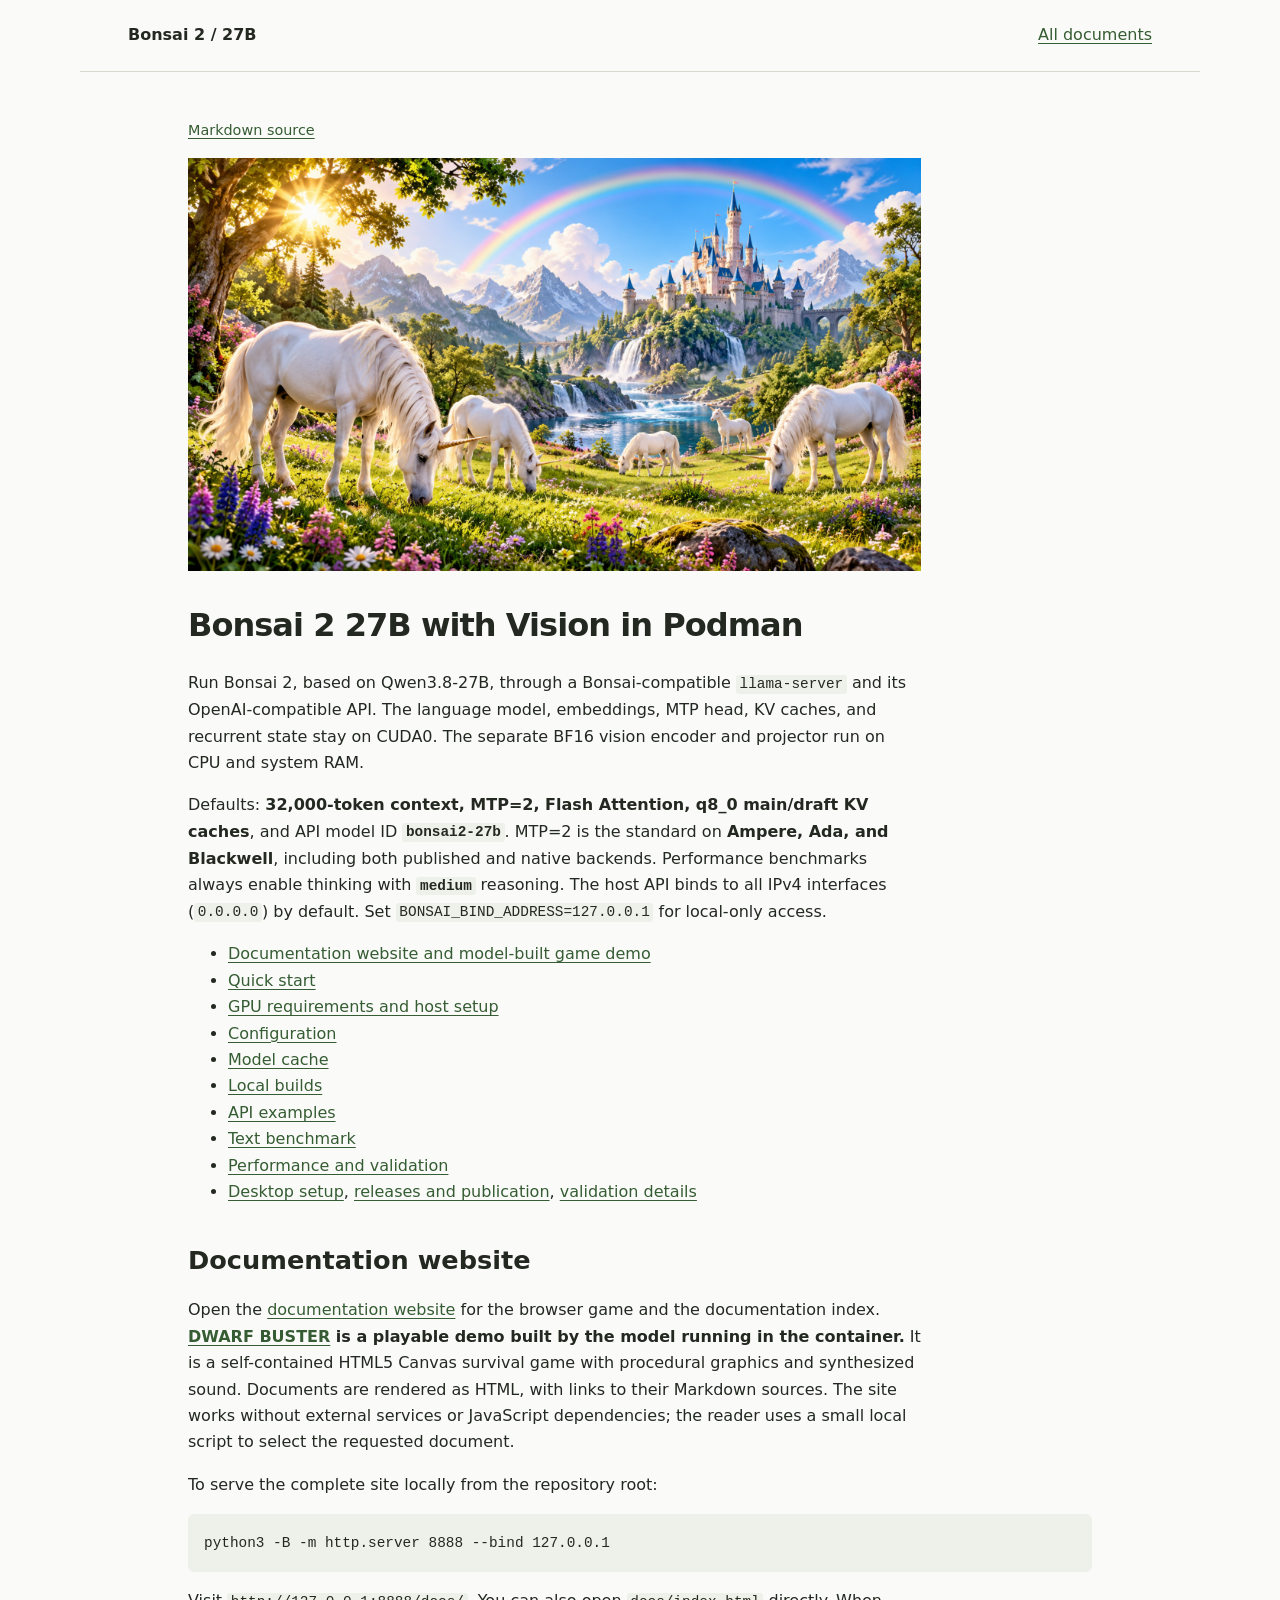
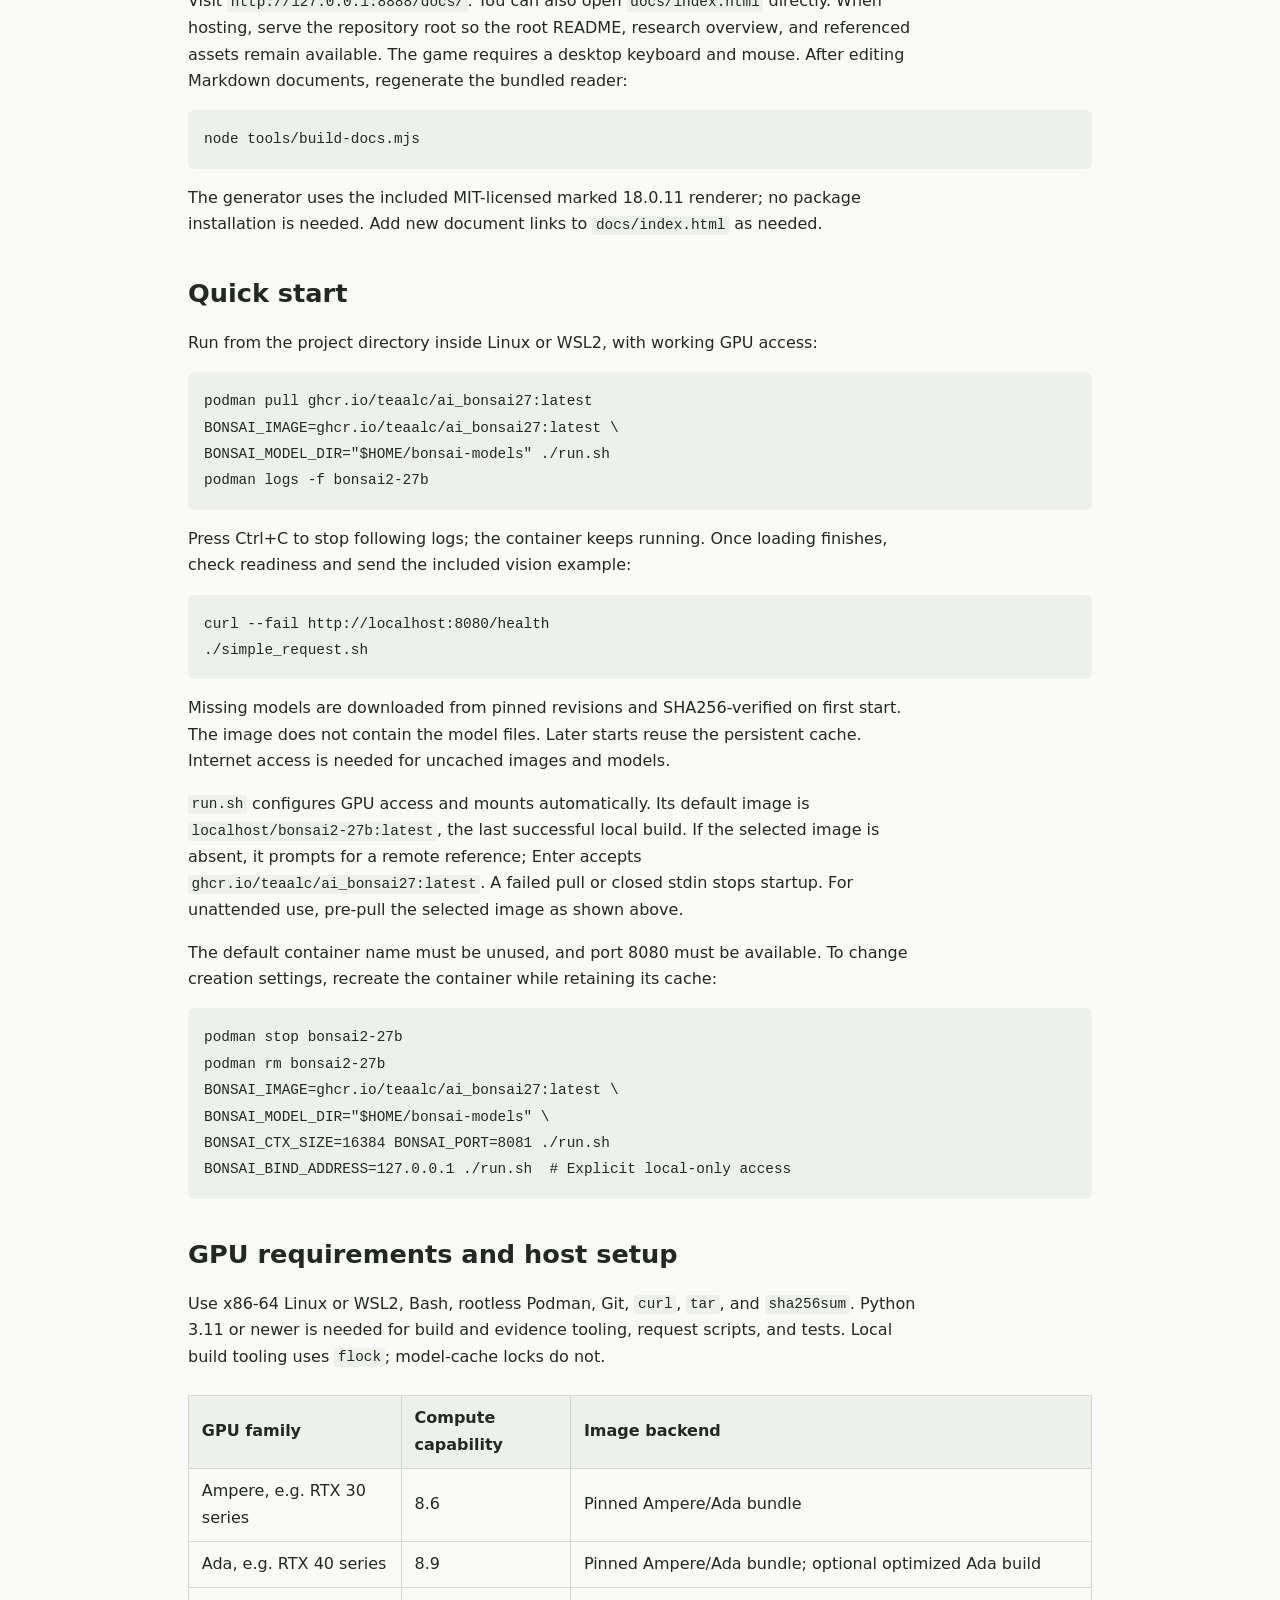
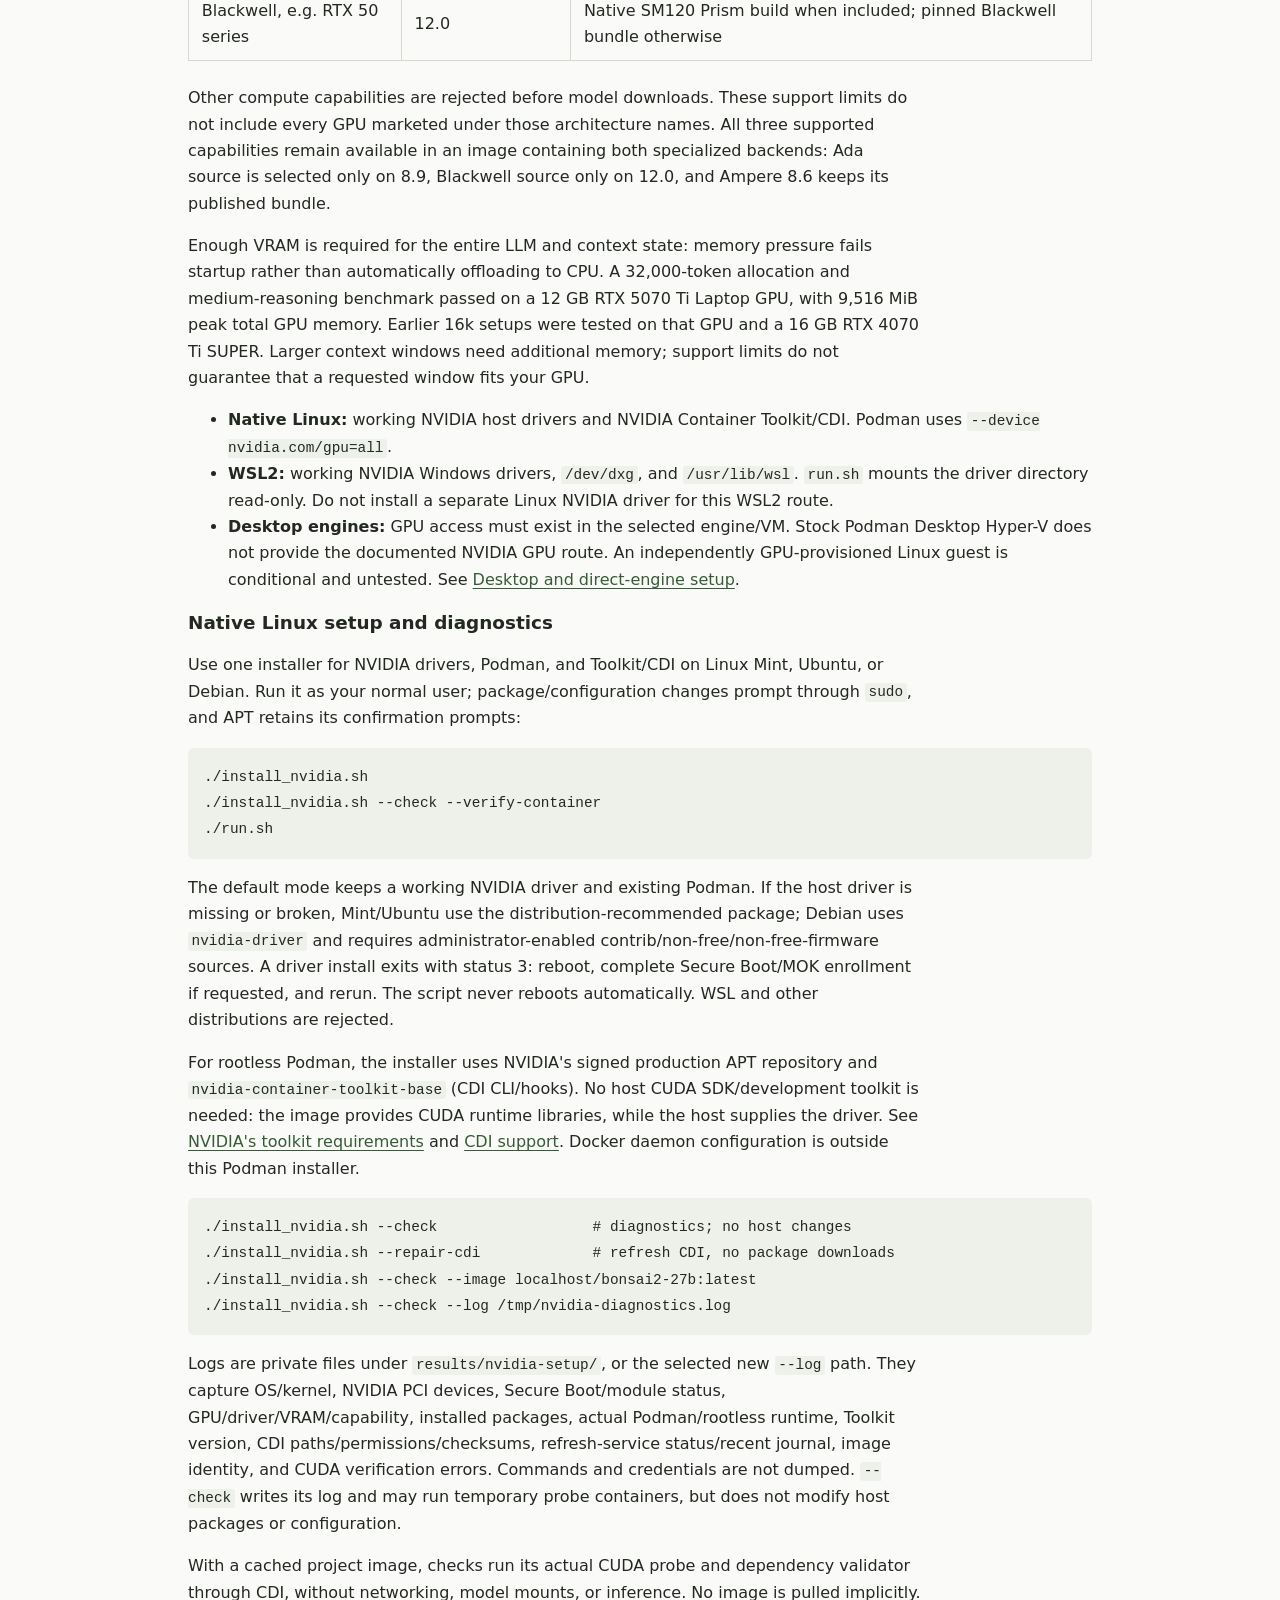
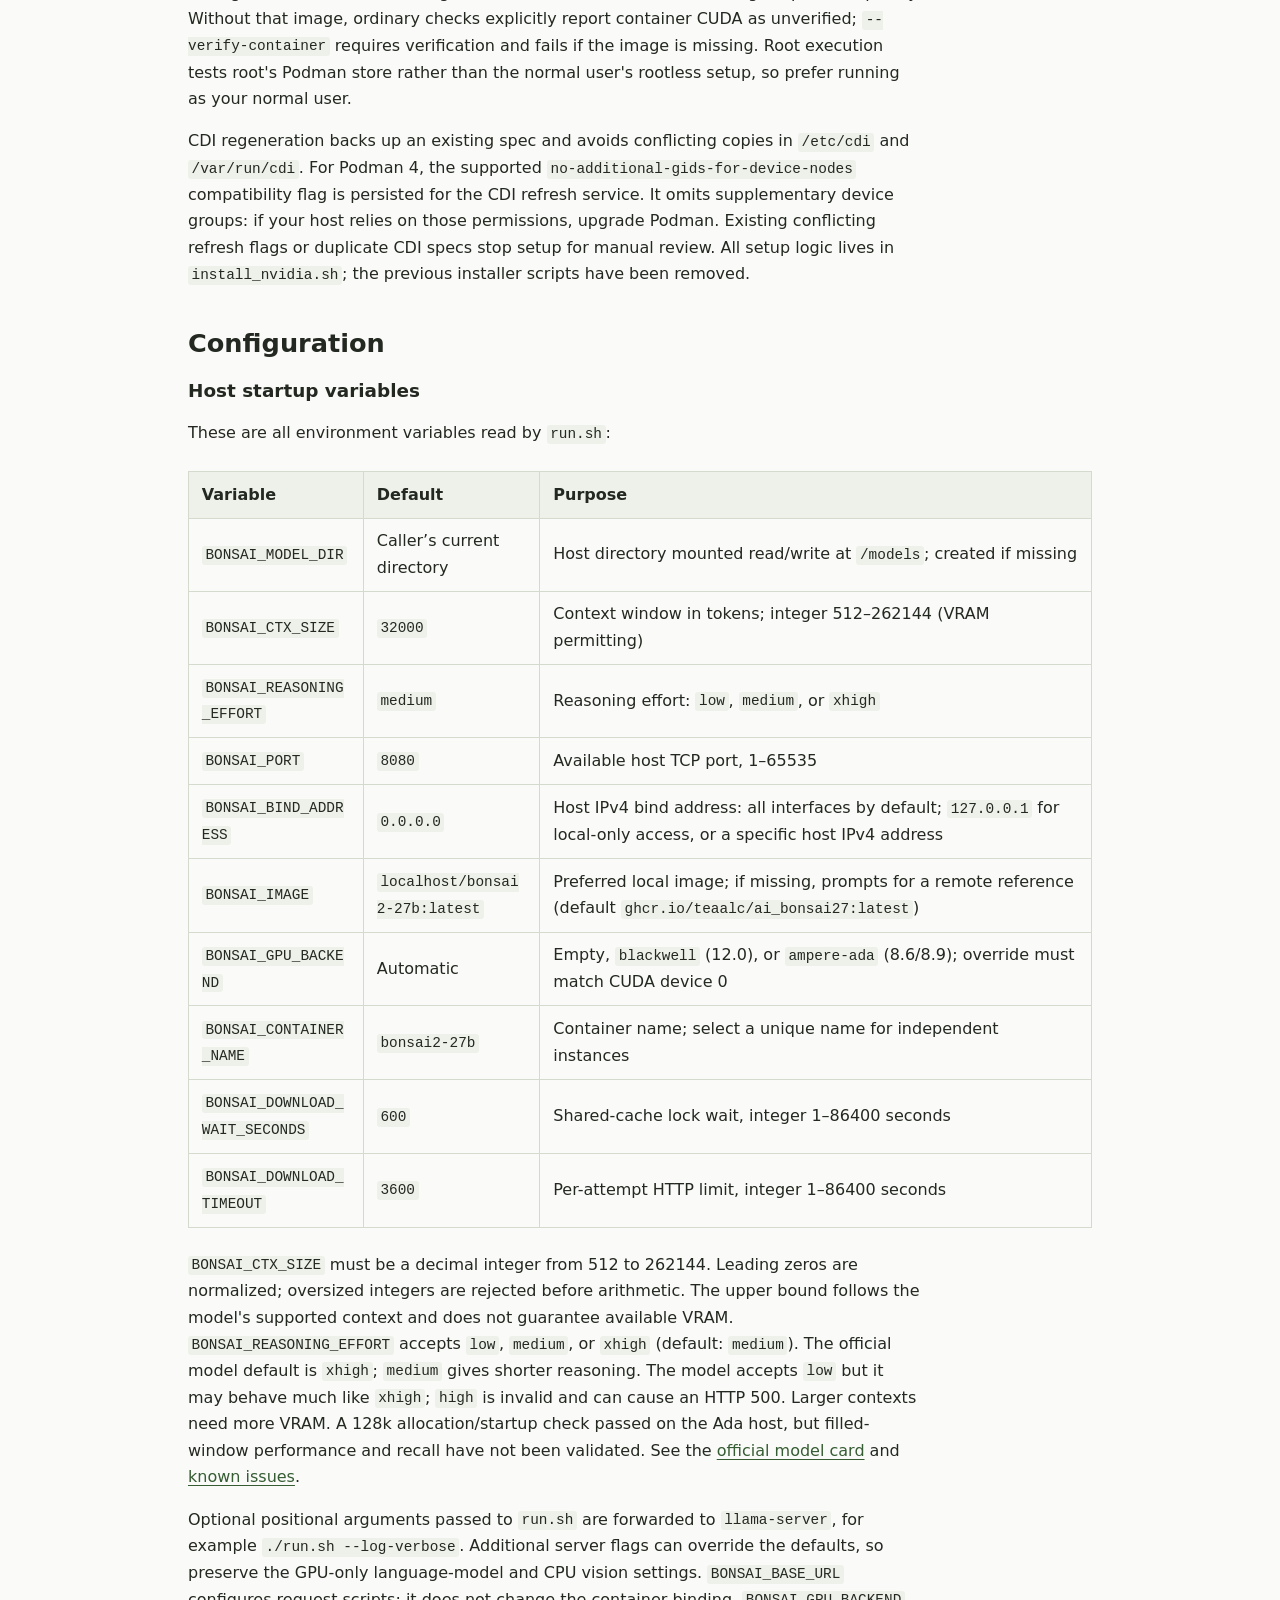
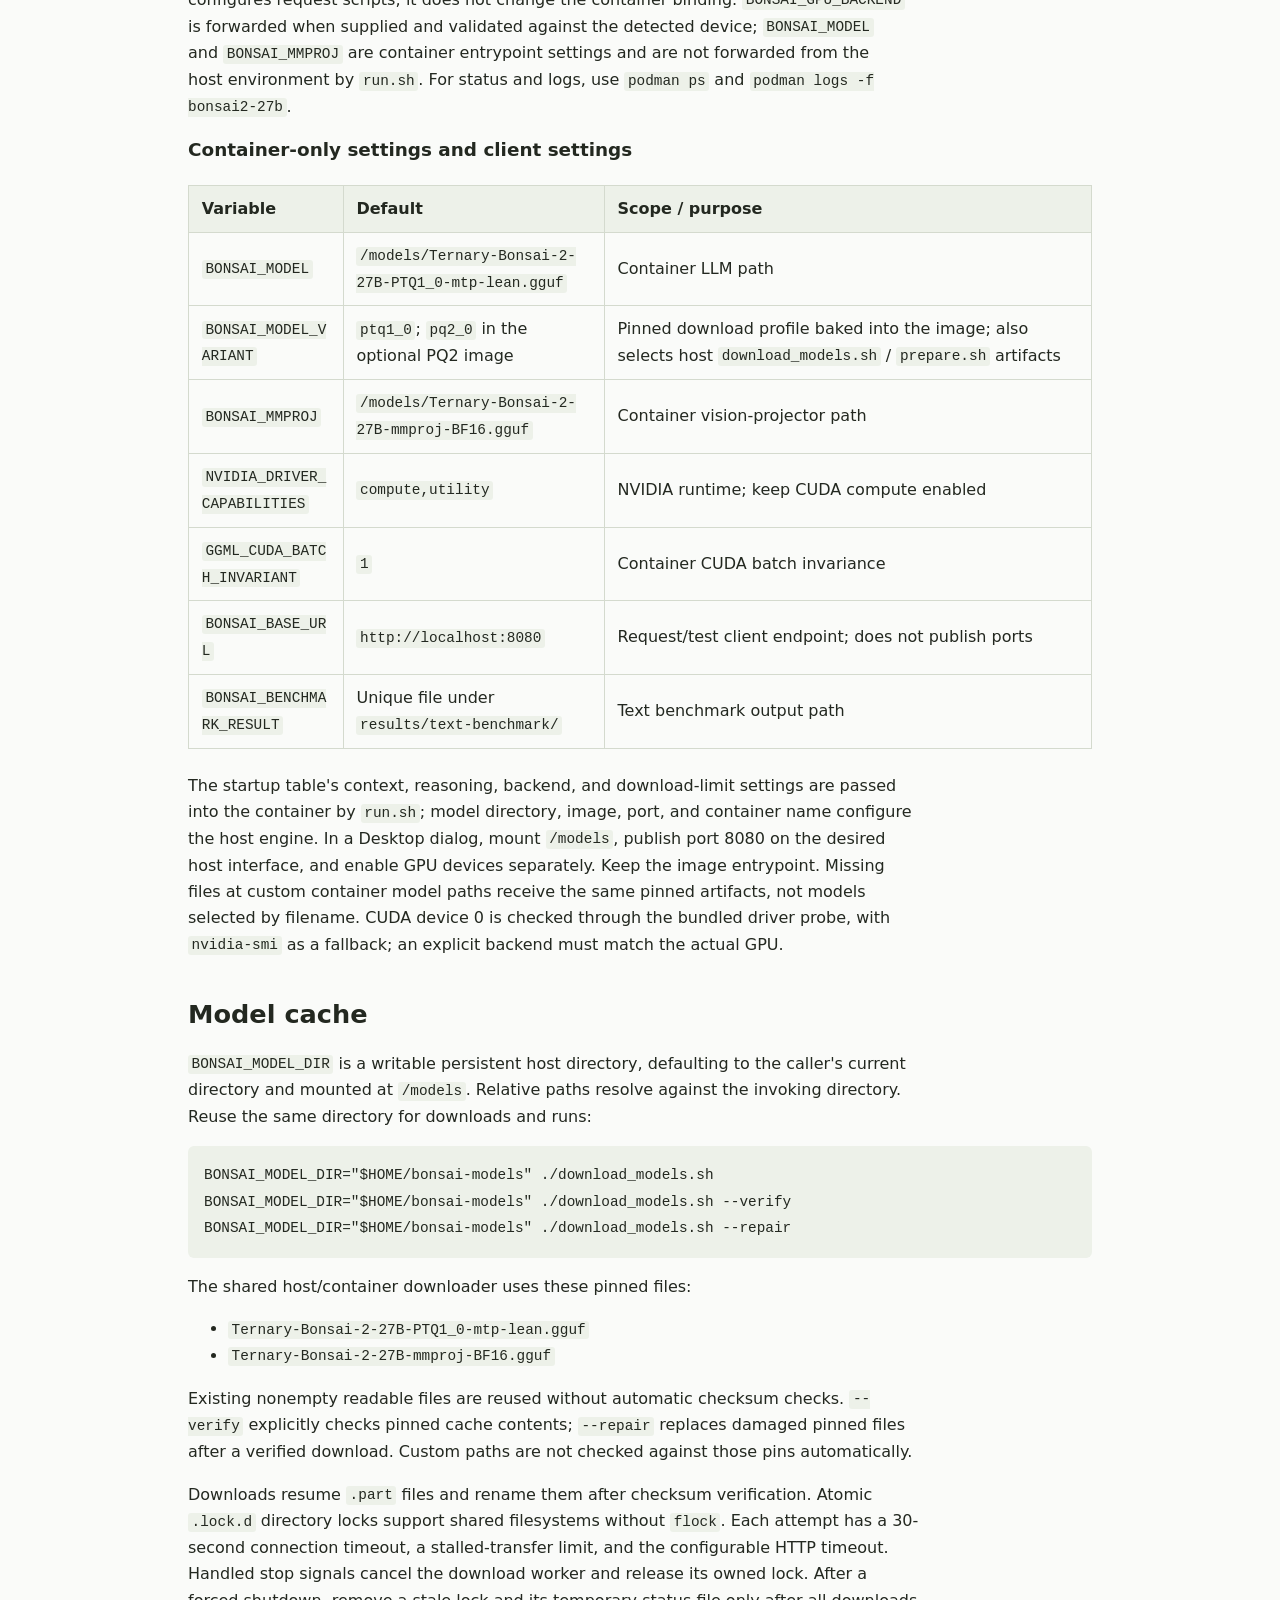
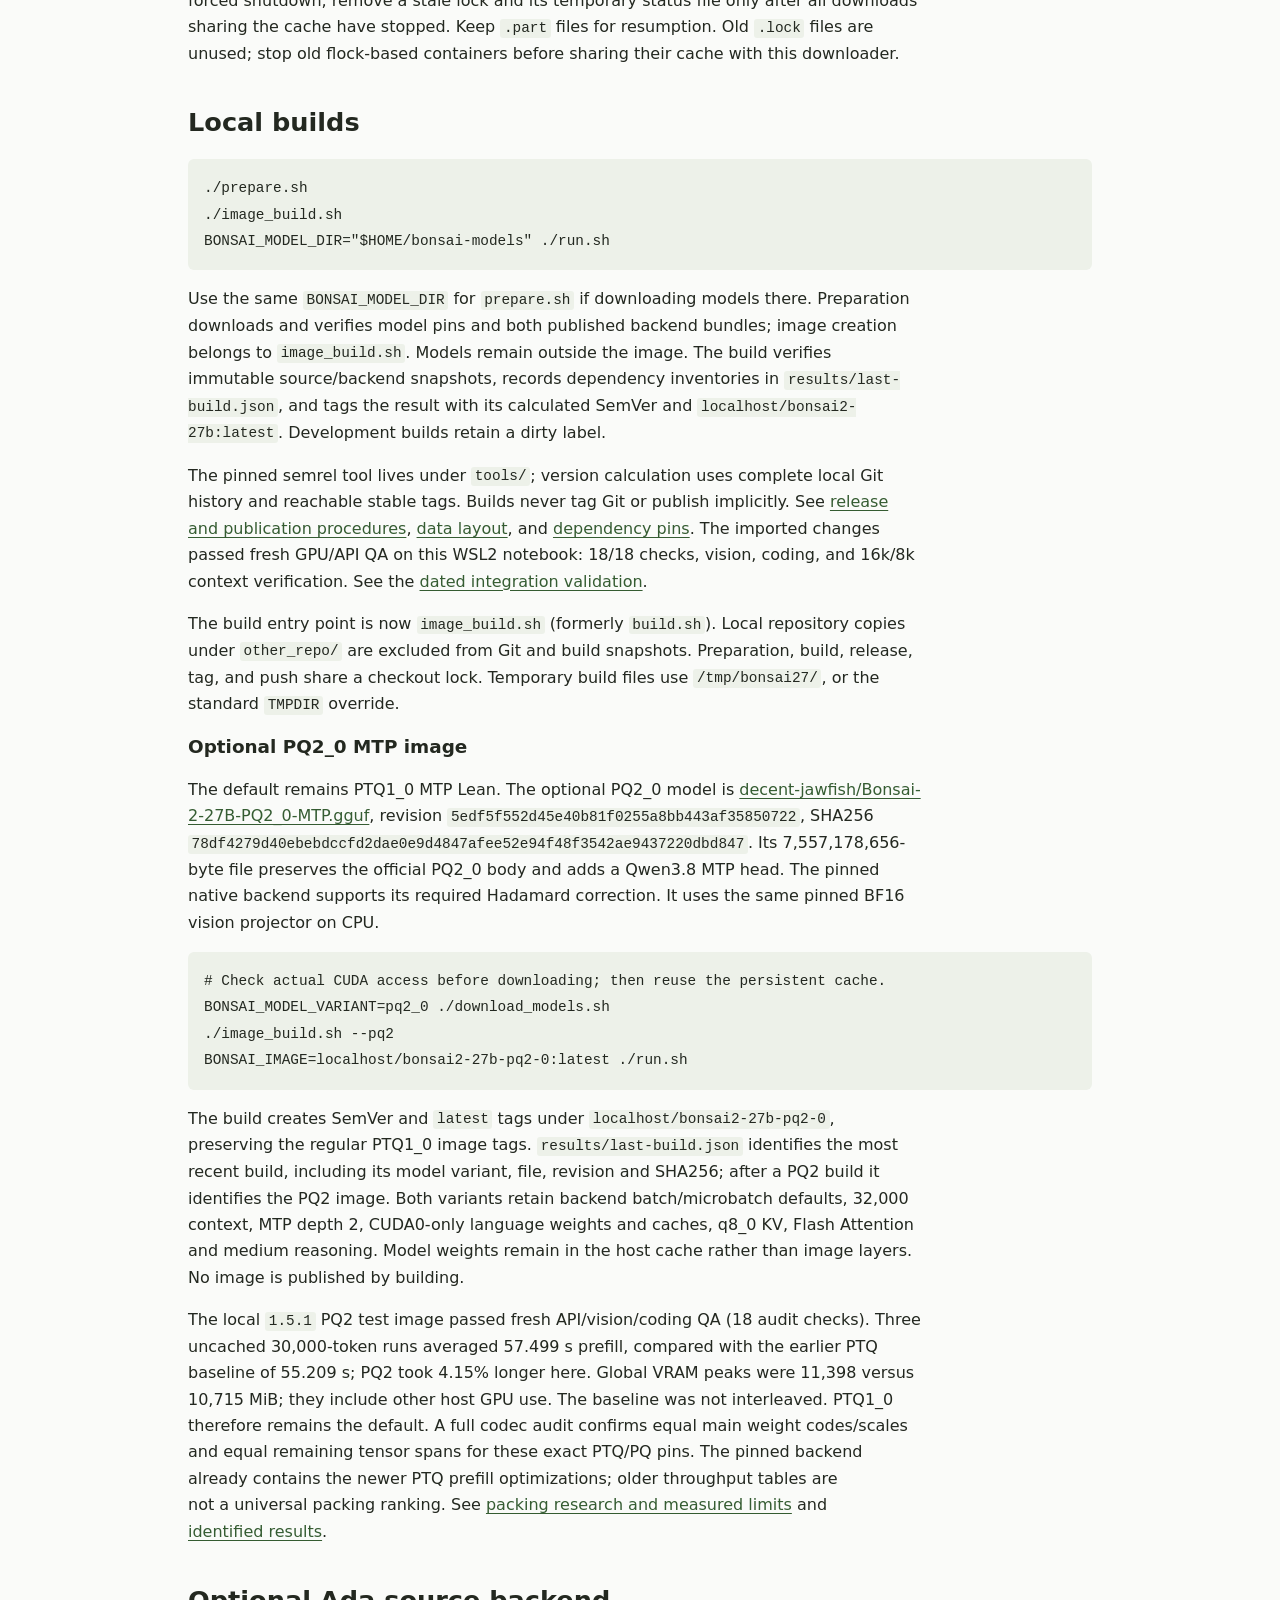
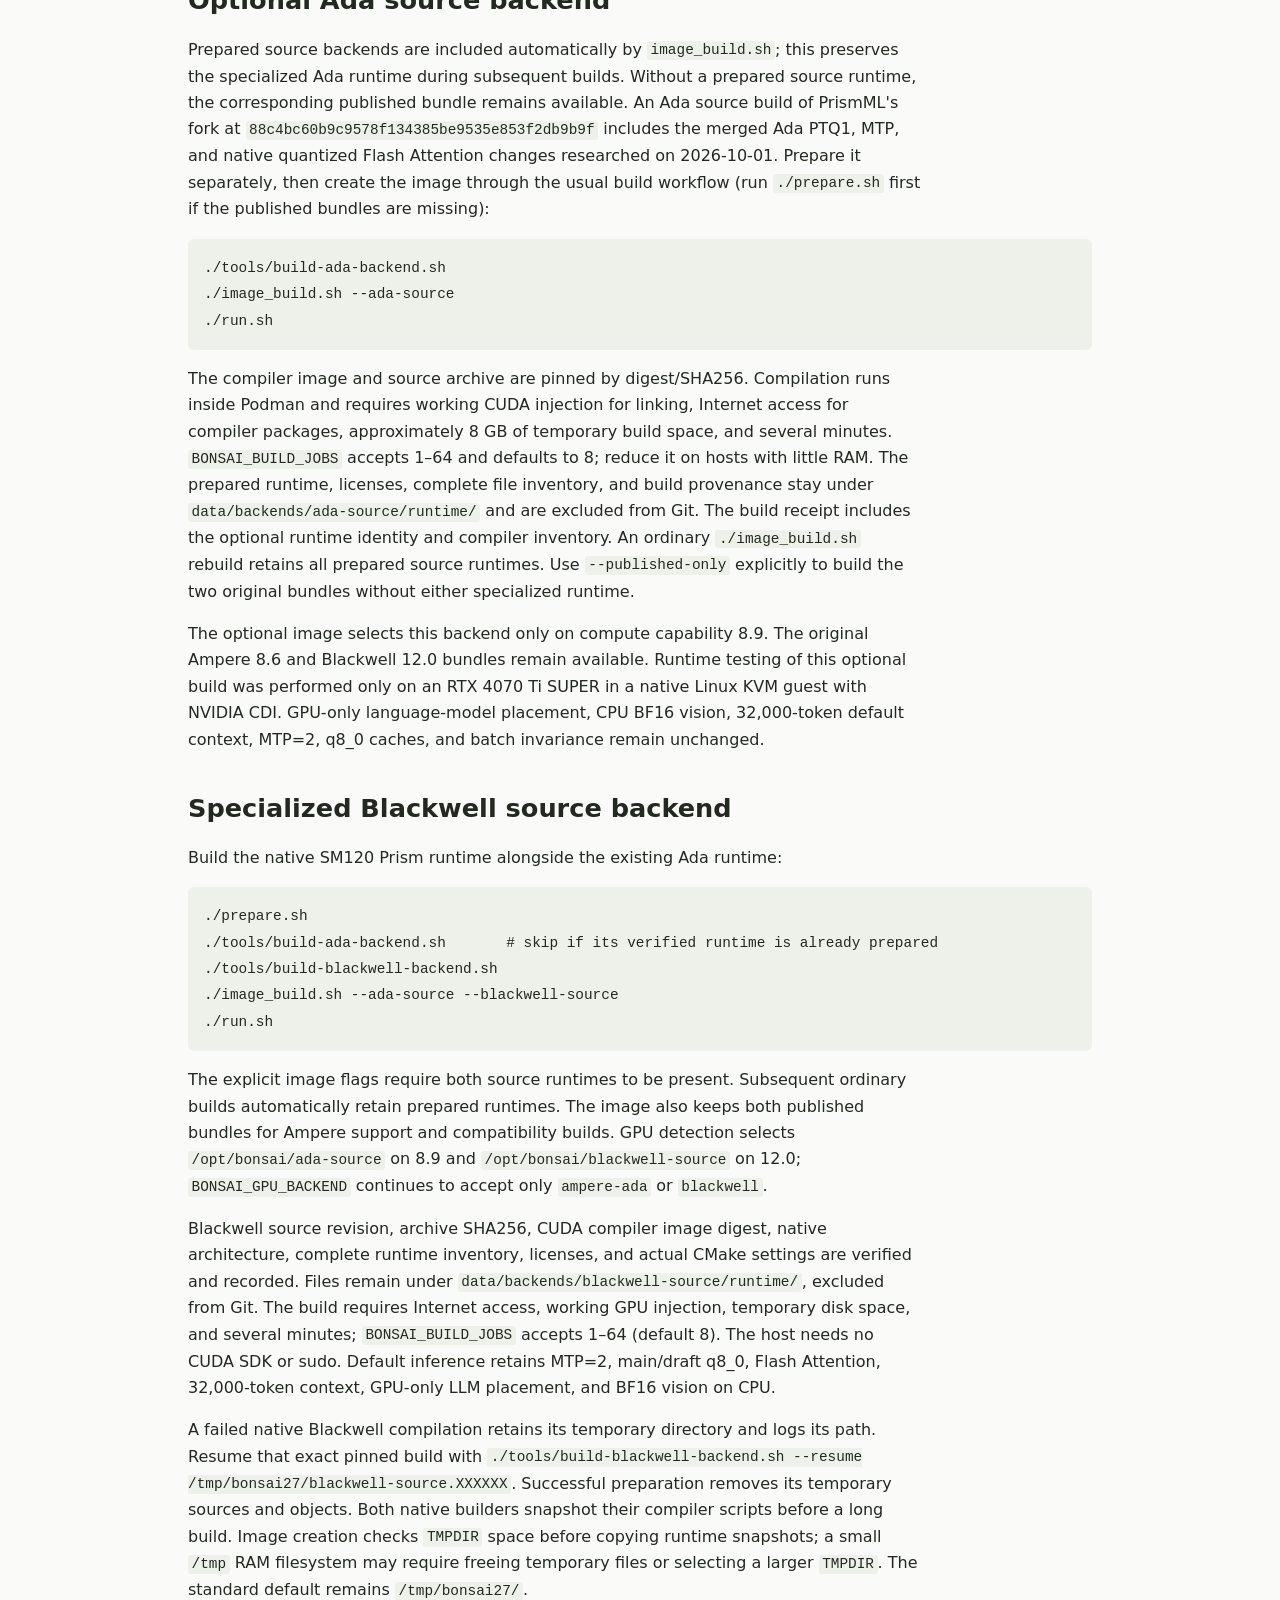
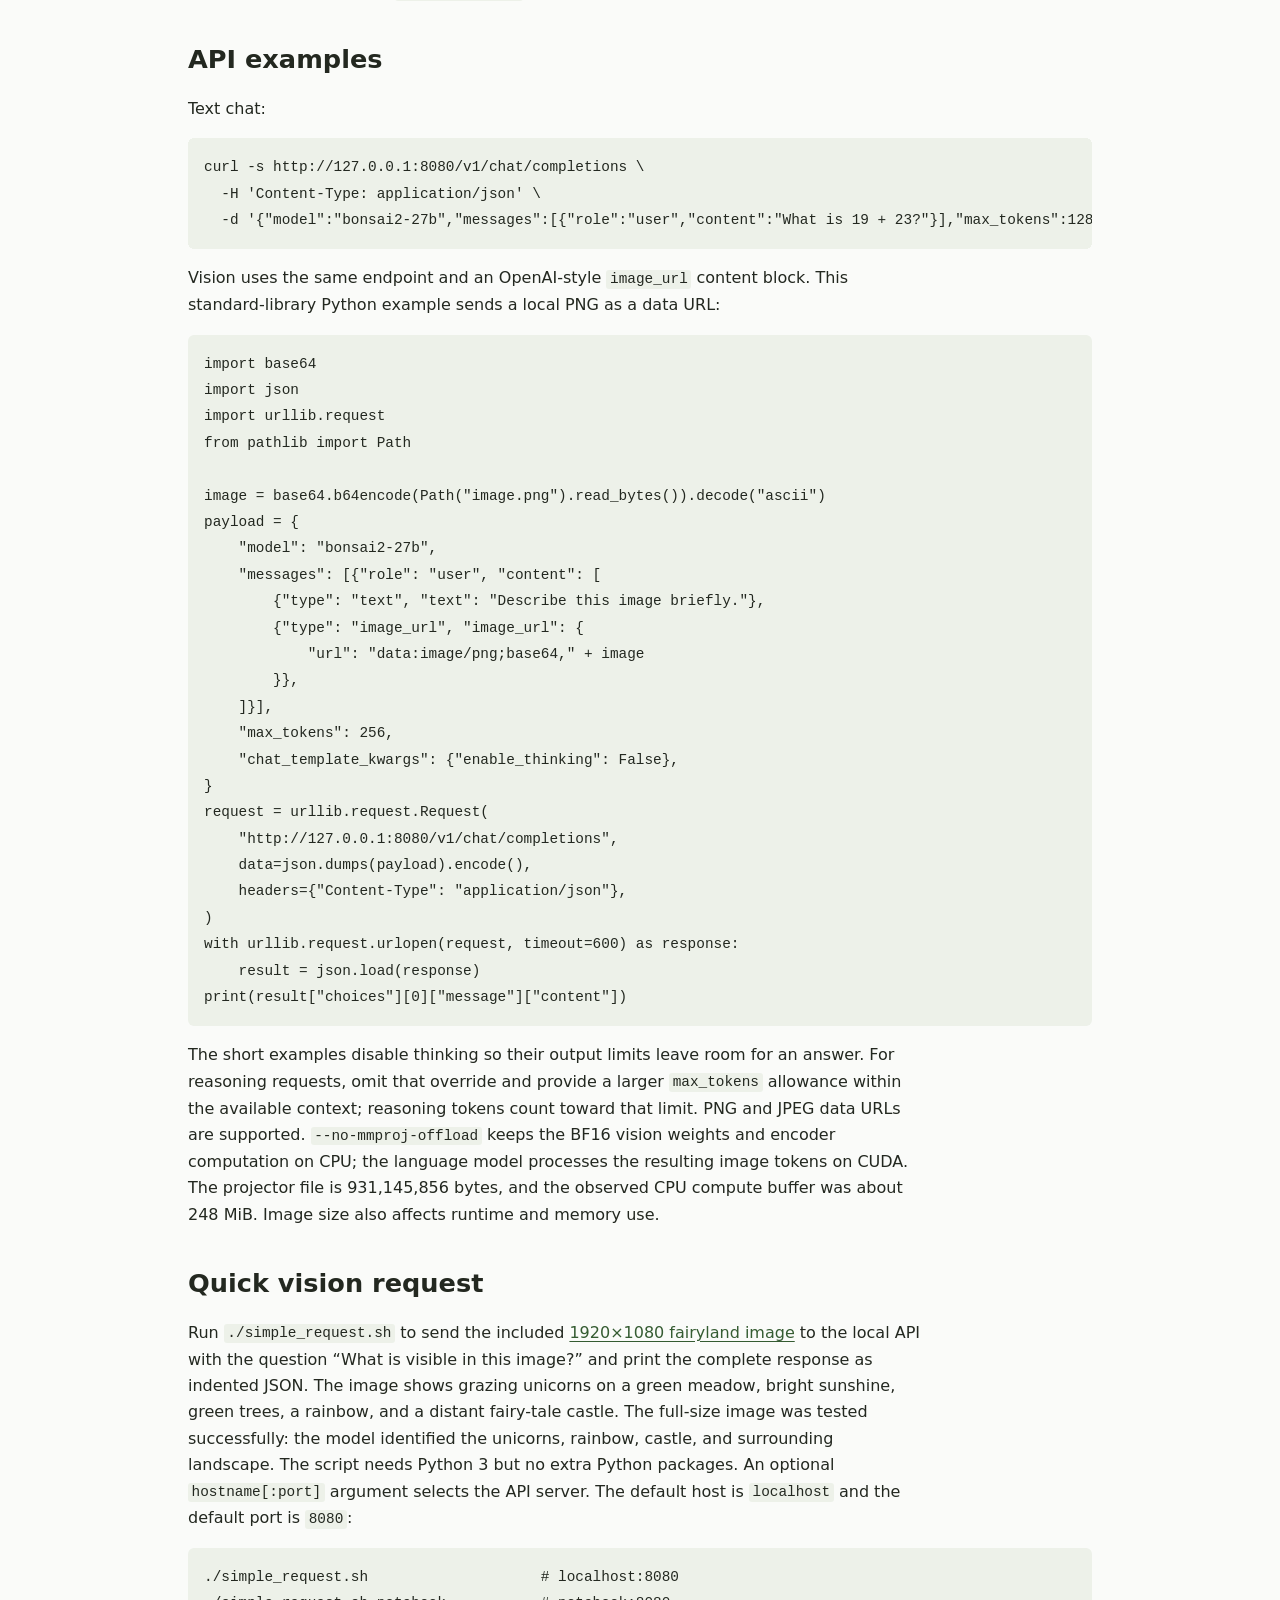
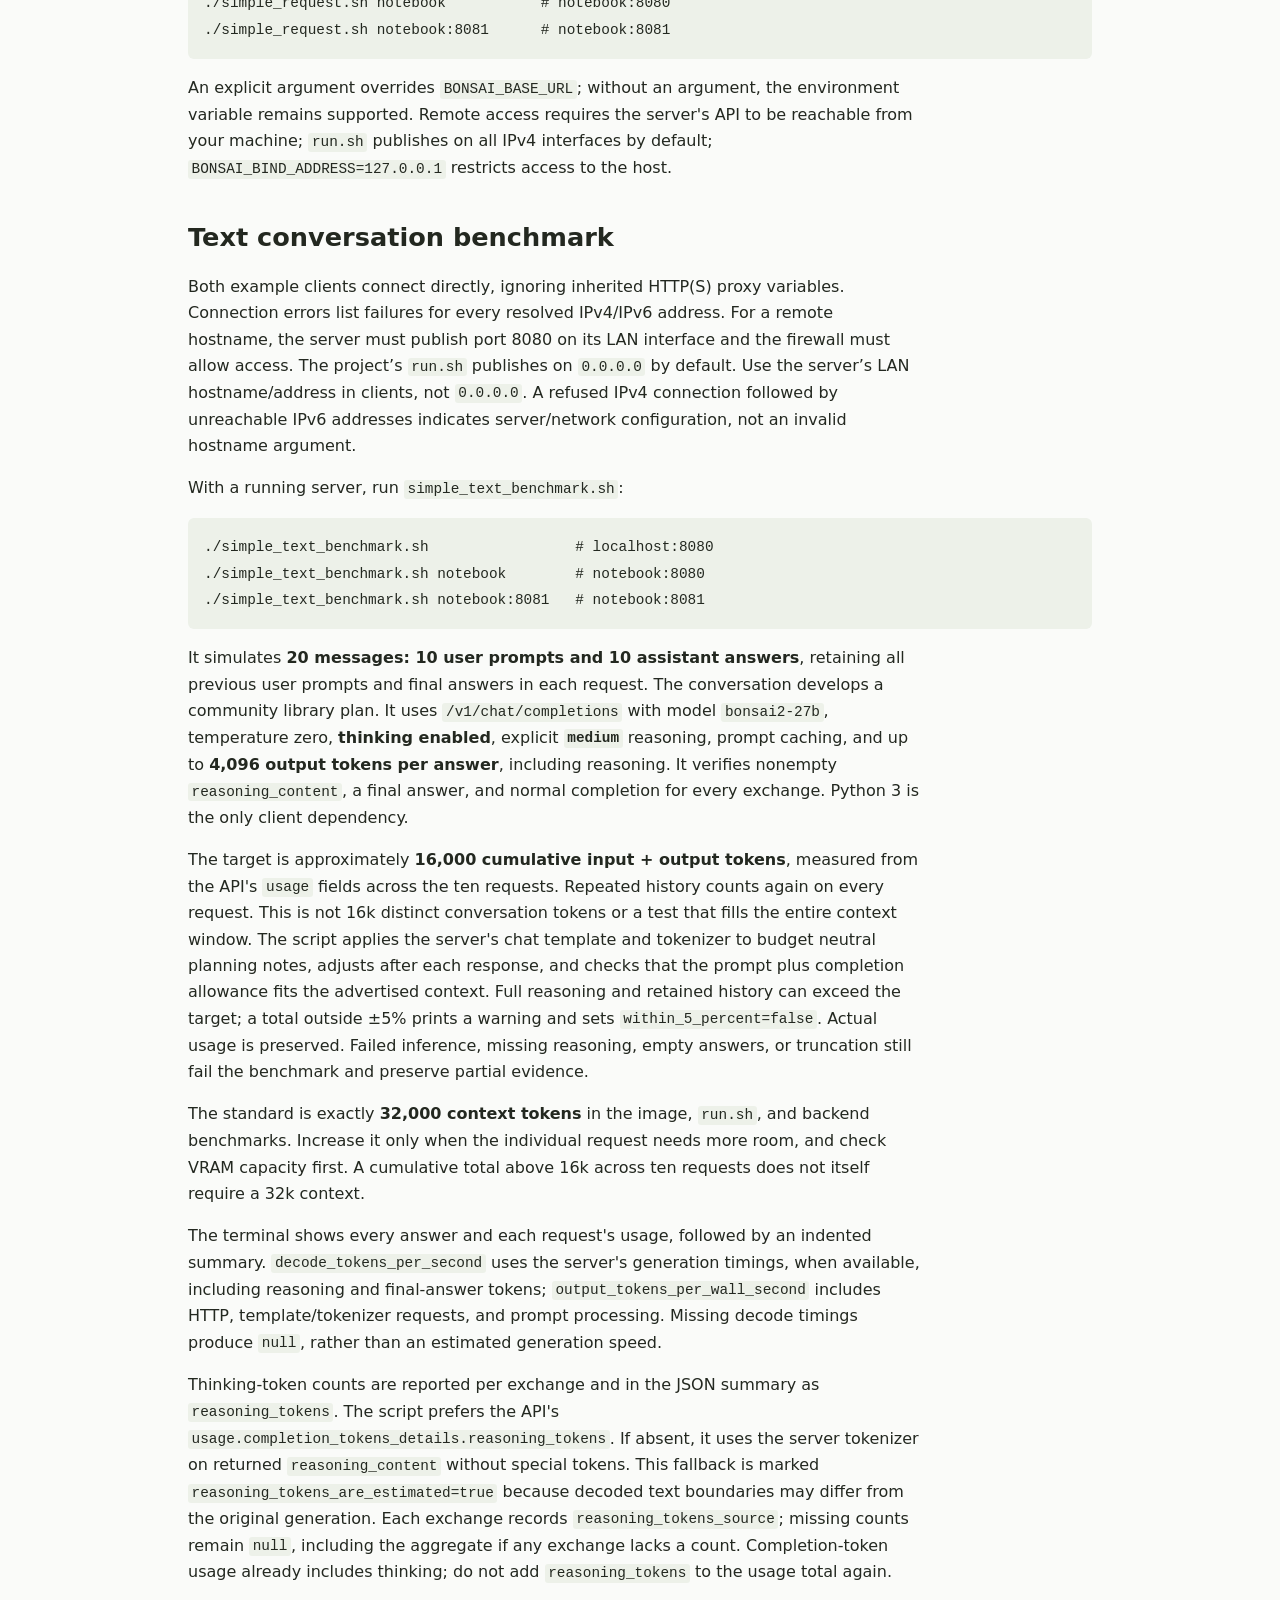
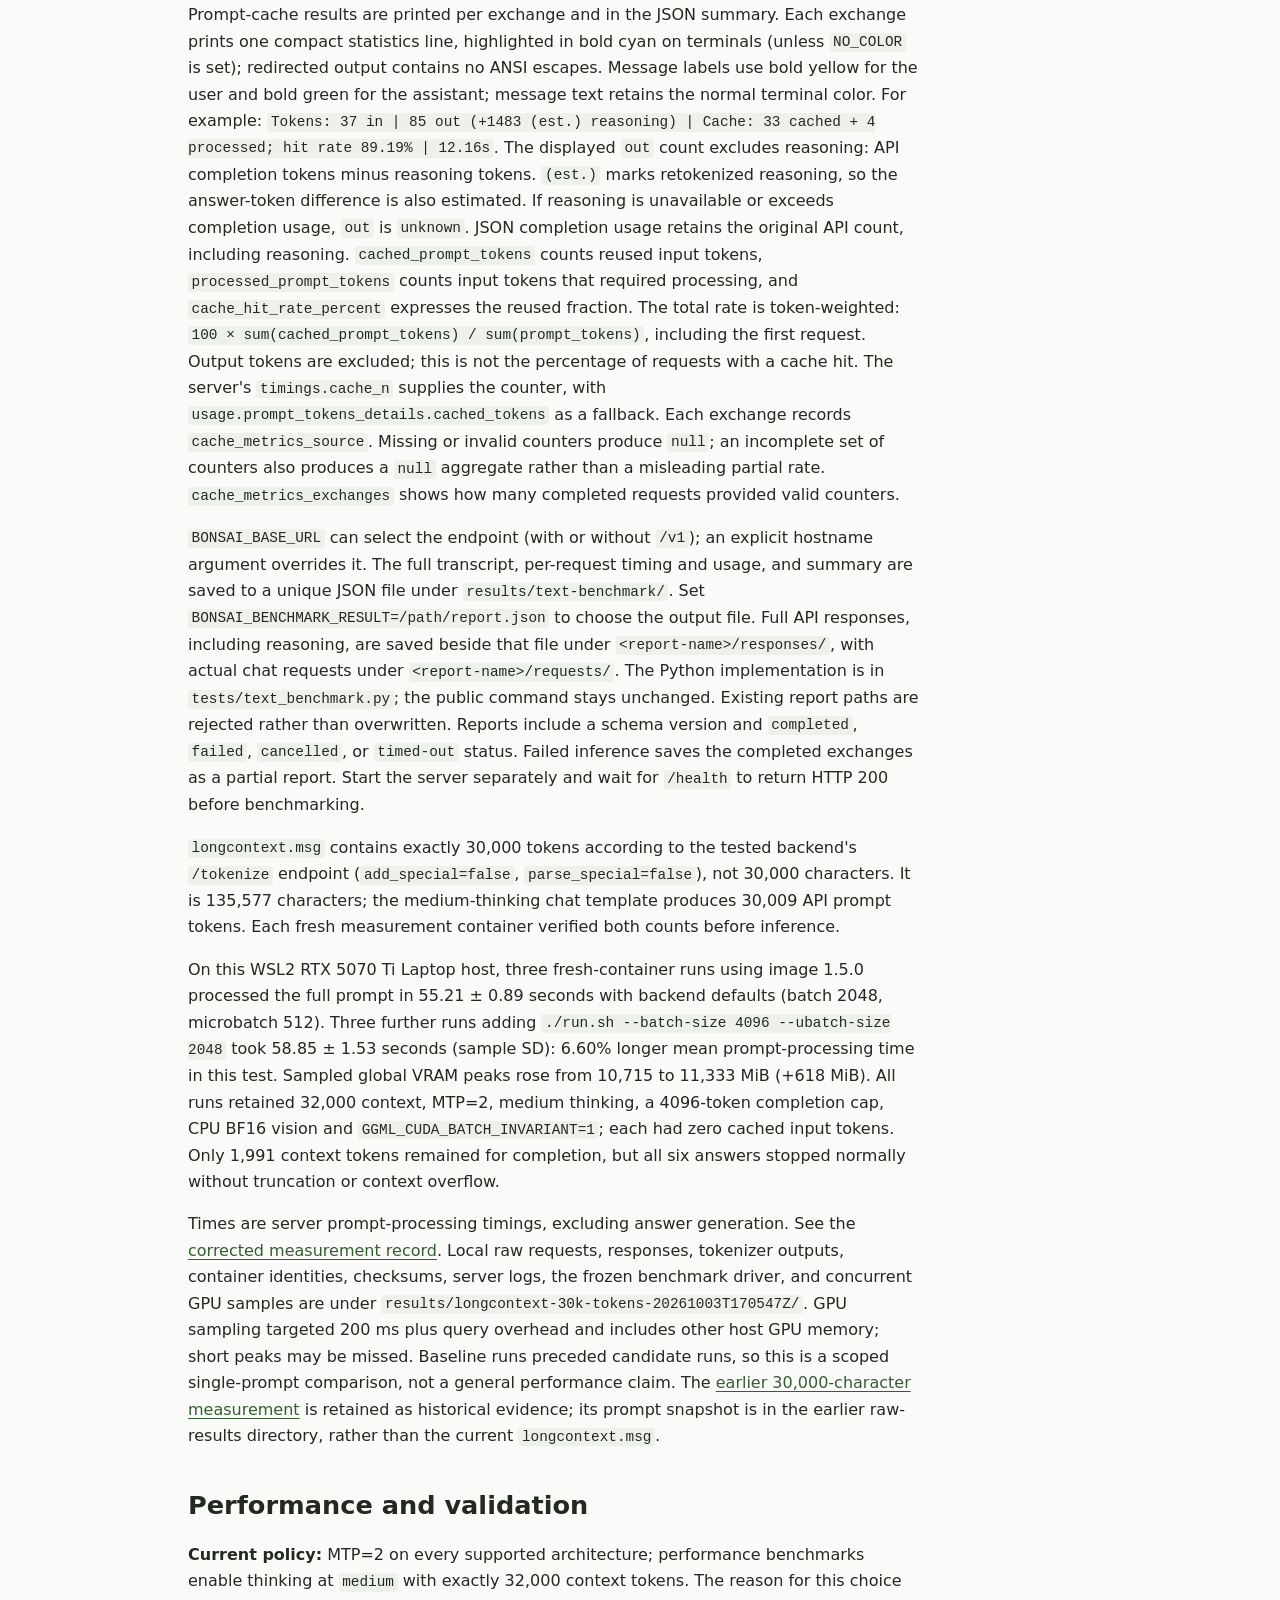
==== commit 96ddbe05: "docs: point documentation and game links to GitHub Pages (by Codex)" ====
--- a/docs/document.html
+++ b/docs/document.html
@@ -39,8 +39,9 @@
 <li><a href="#performance-and-validation">Performance and validation</a></li>
 <li><a href="document.html?doc=desktop.md">Desktop setup</a>, <a href="document.html?doc=releases.md">releases and publication</a>, <a href="document.html?doc=validation.md">validation details</a></li>
 </ul>
-<h2 id="documentation-website">Documentation website</h2><p>Open <a href="index.html">docs/index.html</a> for the browser game and the documentation
-index. <strong><a href="game/index.html">DWARF BUSTER</a> is a playable demo built by the
+<h2 id="documentation-website">Documentation website</h2><p>Open the <a href="https://teaalc.github.io/ai_bonsai27/">documentation website</a> for the
+browser game and the documentation index.
+<strong><a href="https://teaalc.github.io/ai_bonsai27/game/">DWARF BUSTER</a> is a playable demo built by the
 model running in the container.</strong> It is a self-contained HTML5 Canvas survival
 game with procedural graphics and synthesized sound.
 Documents are rendered as HTML, with links to their Markdown sources.
